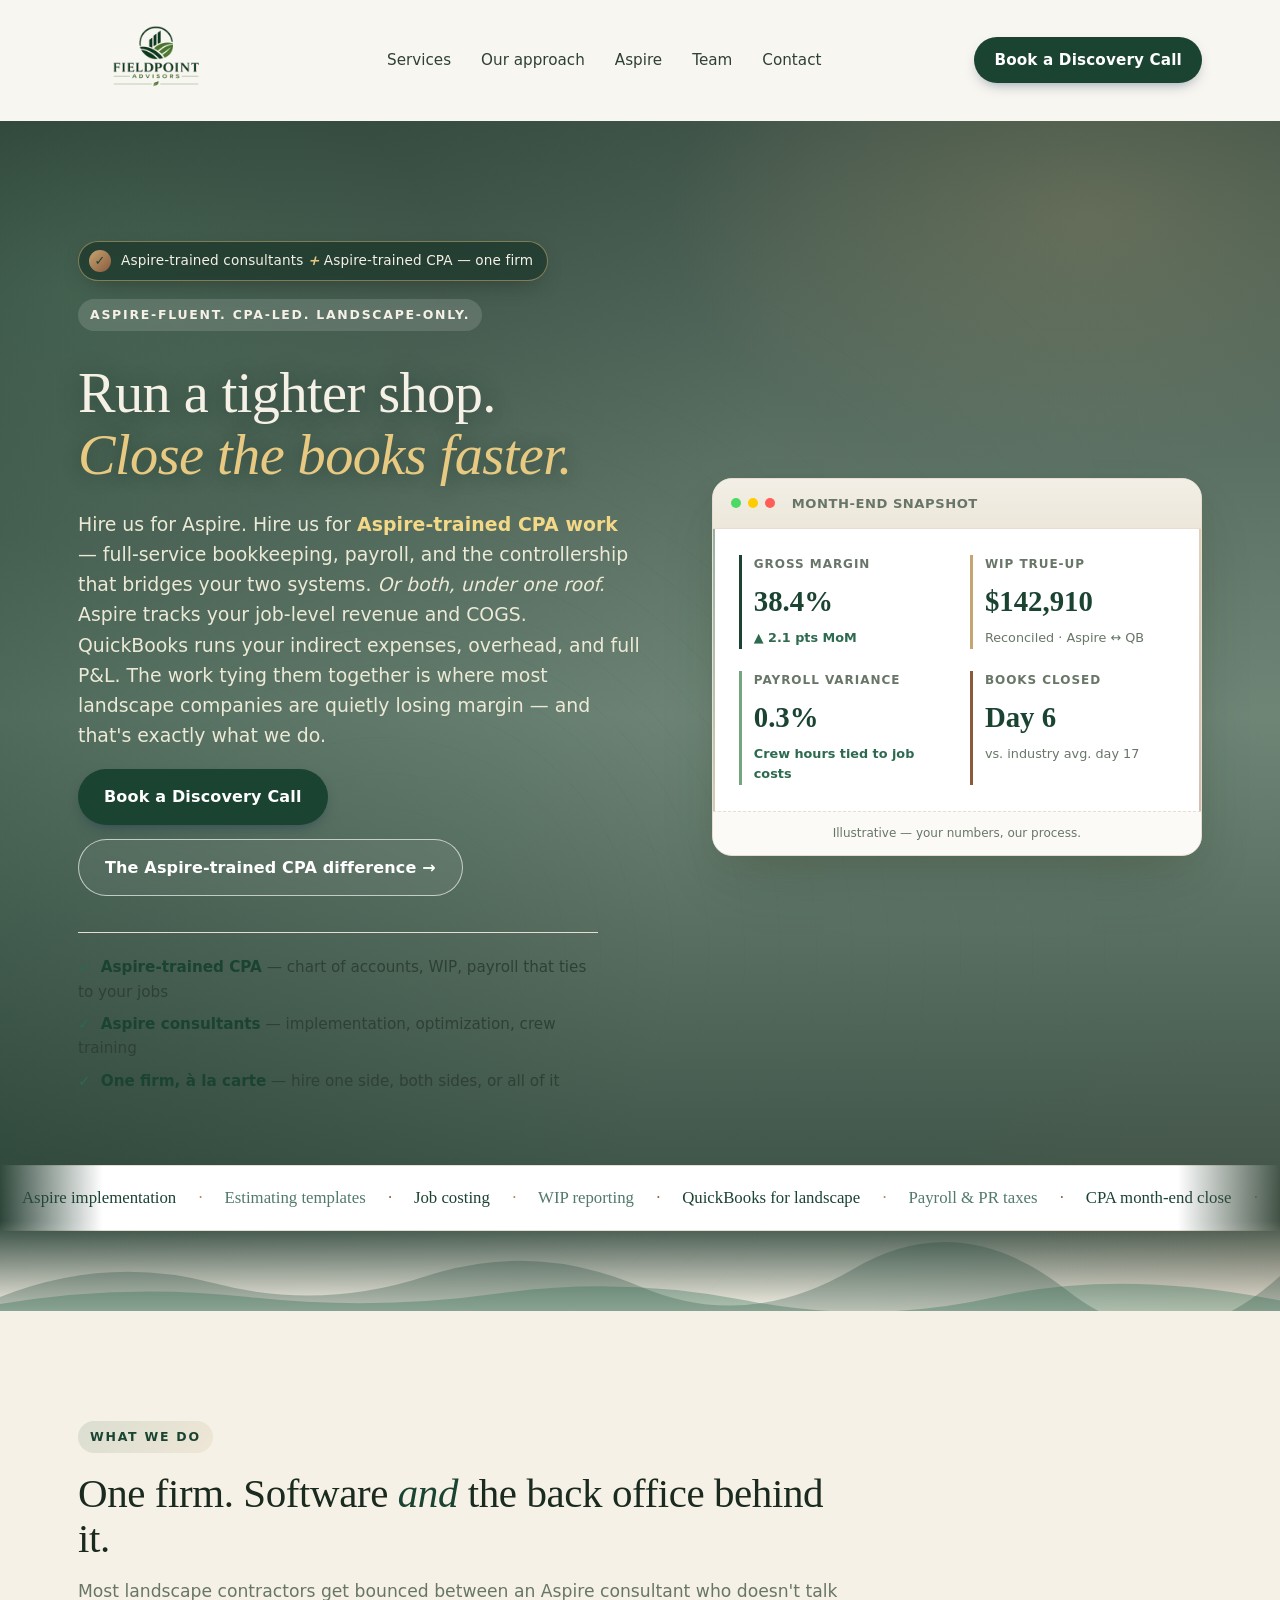
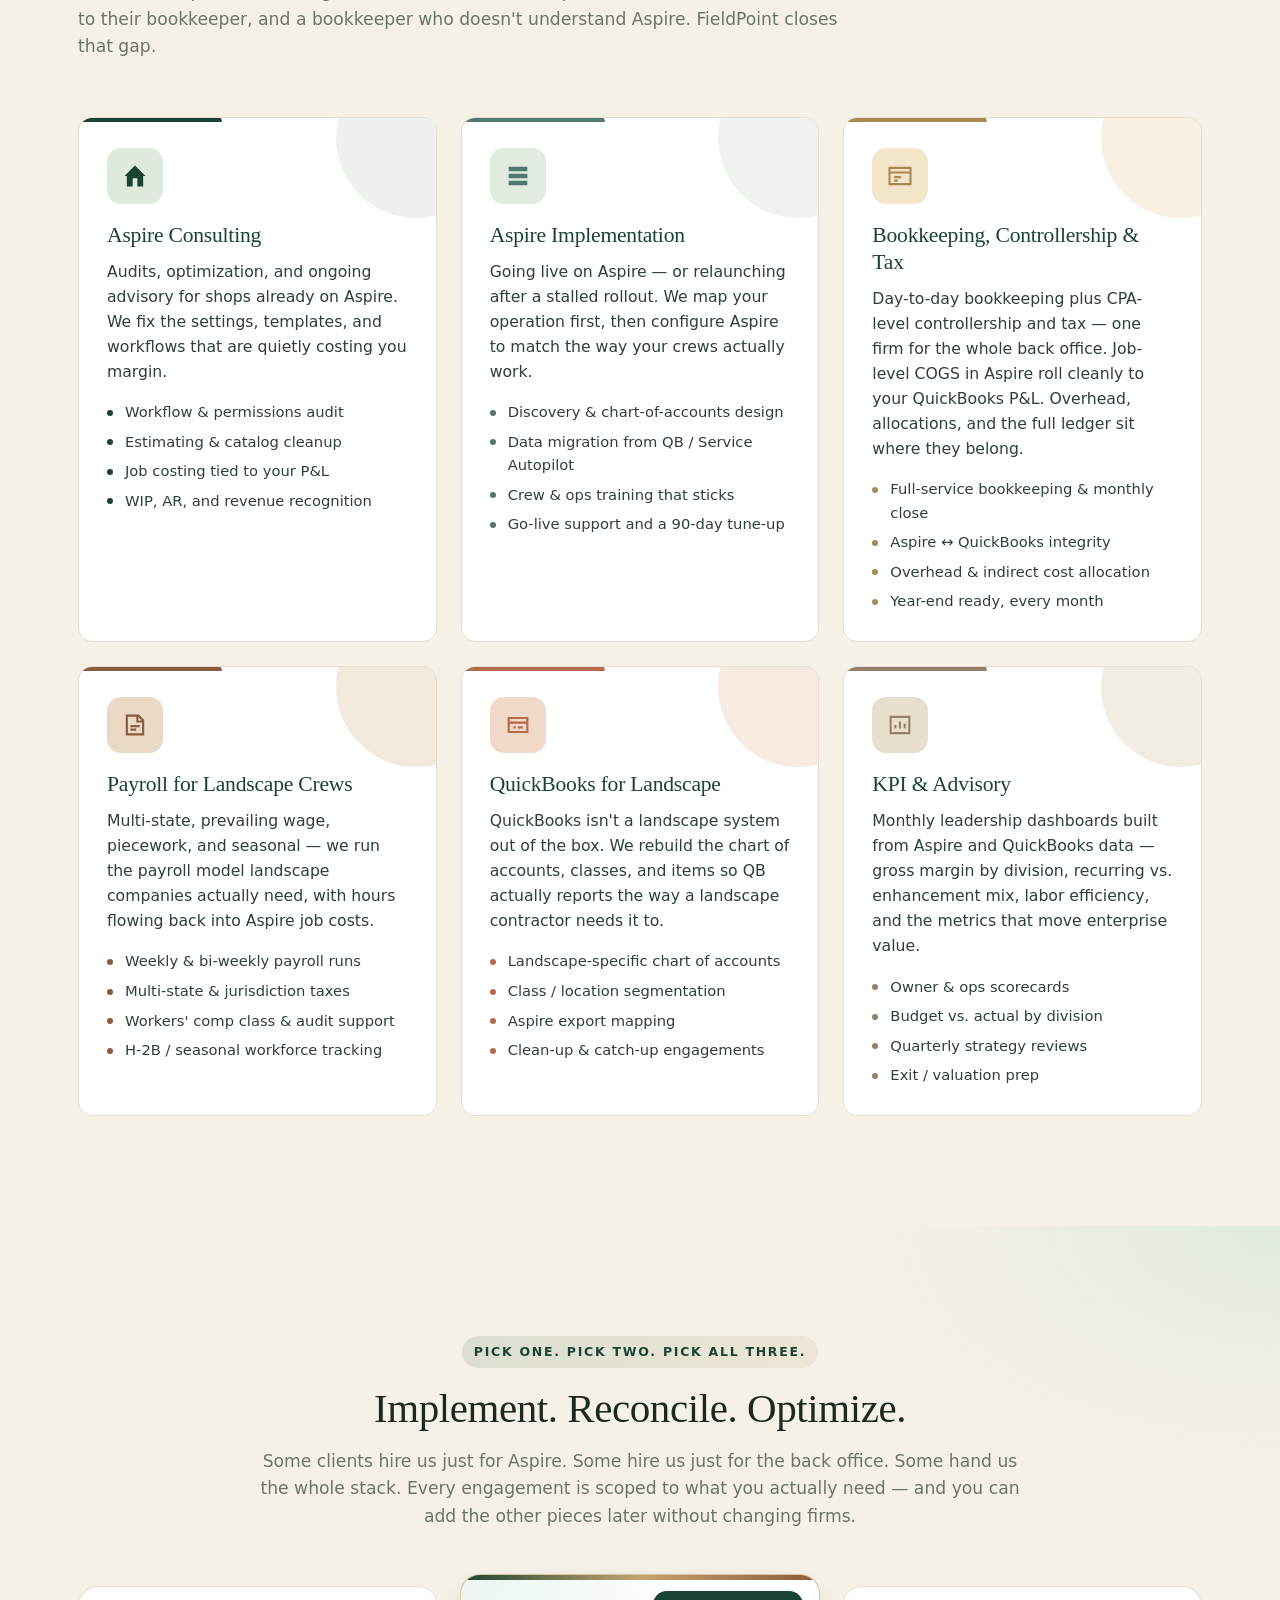
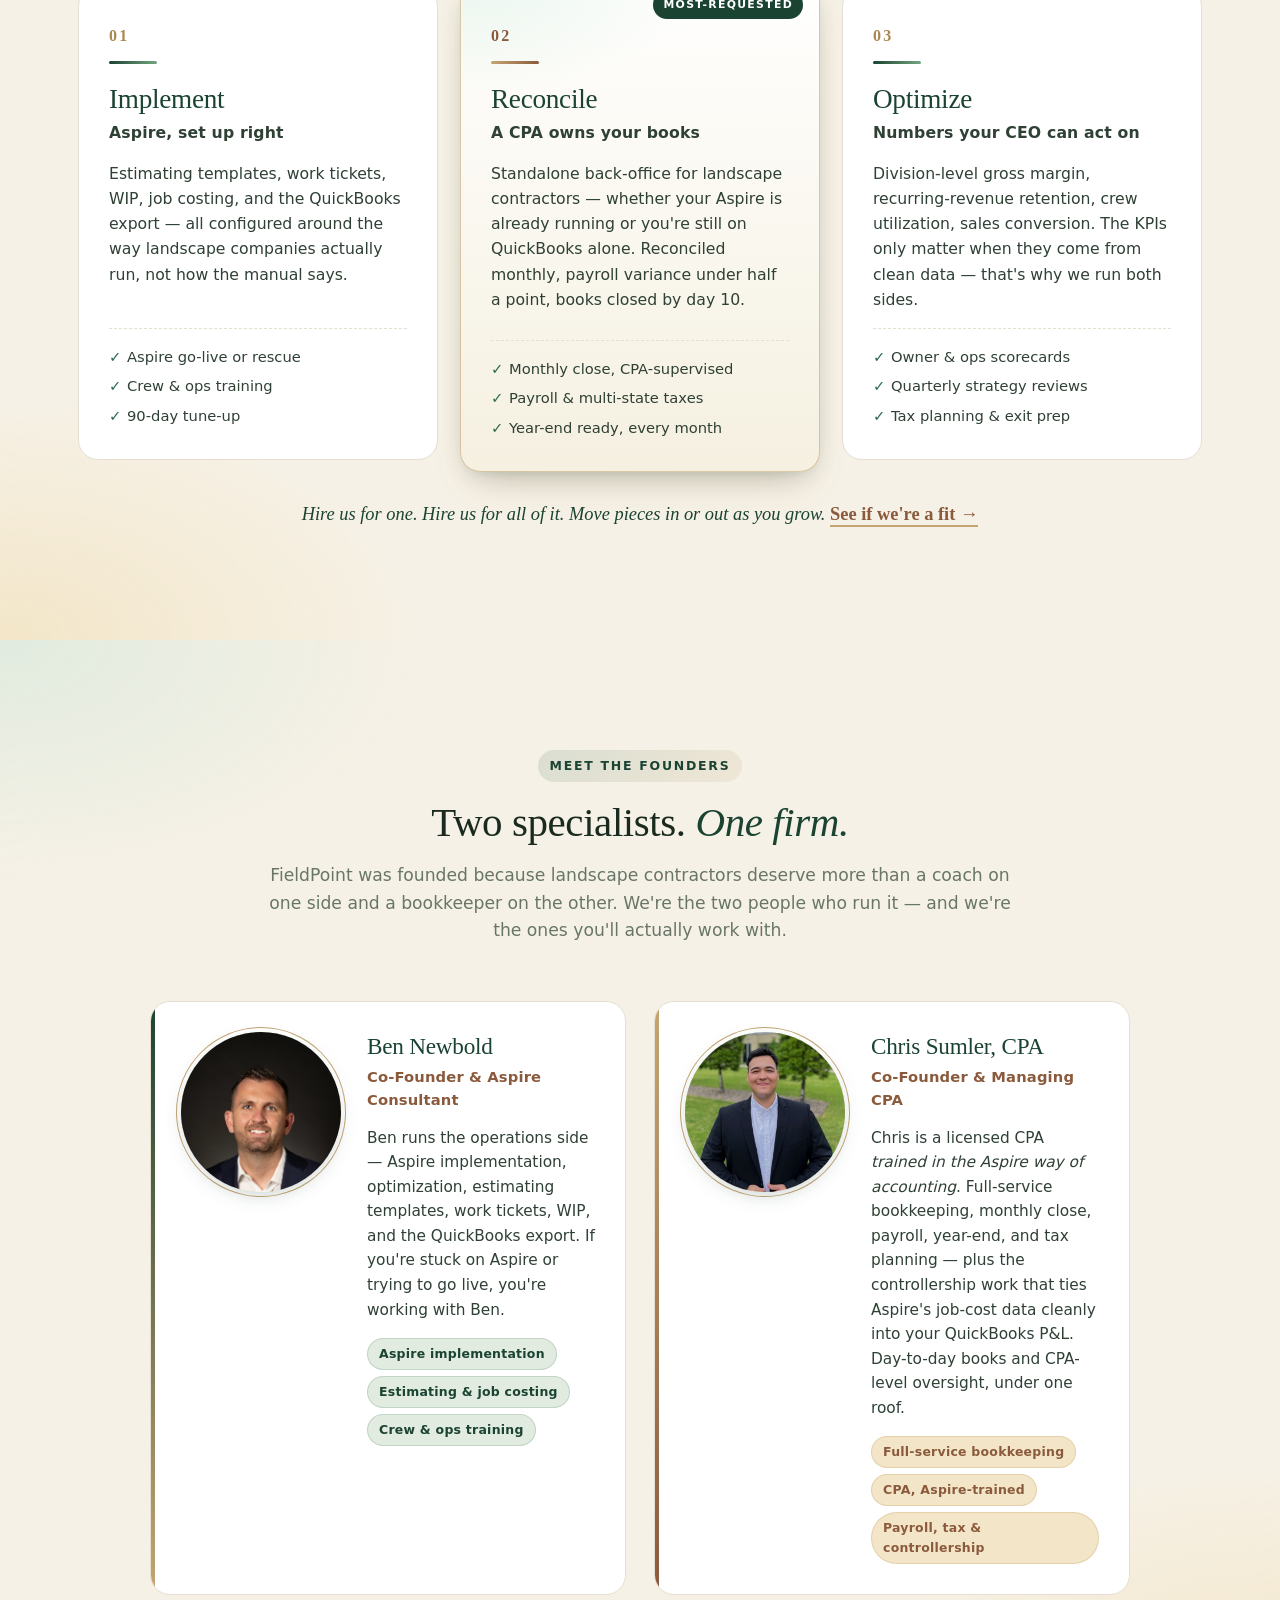
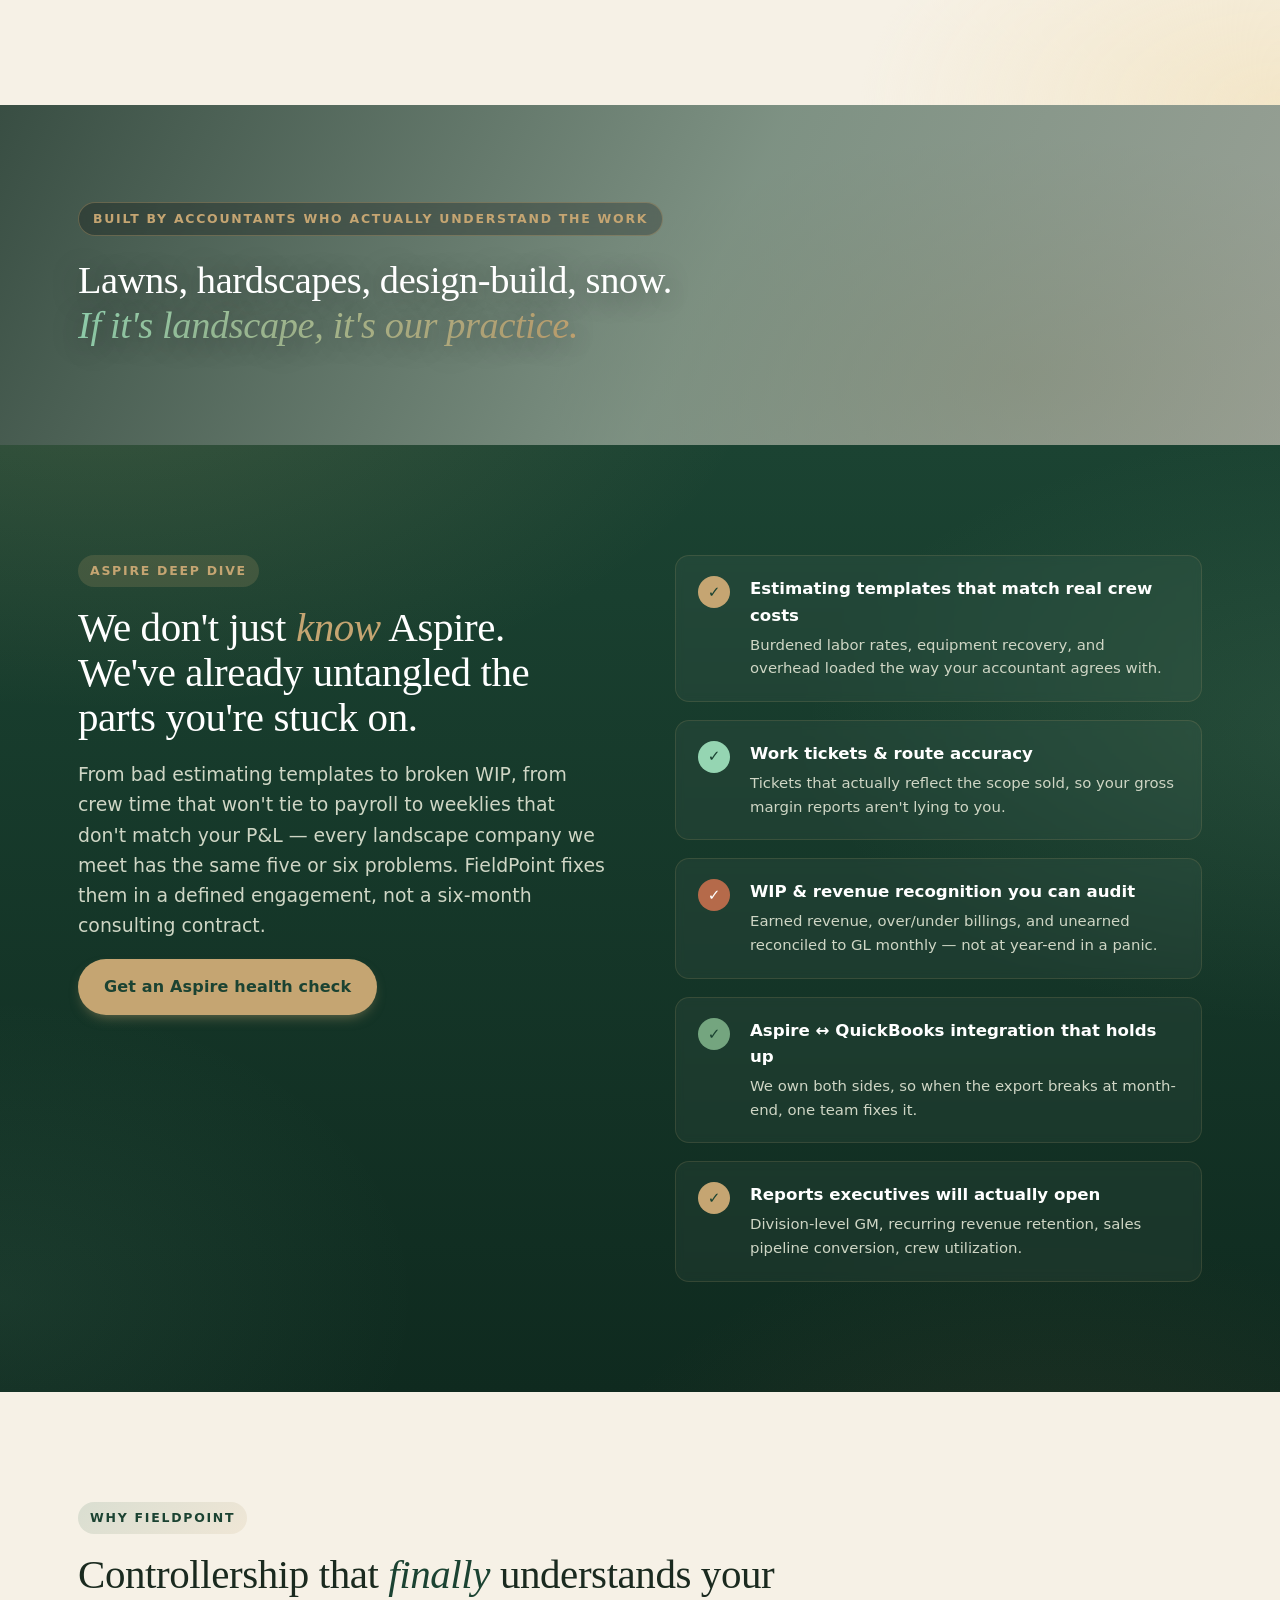
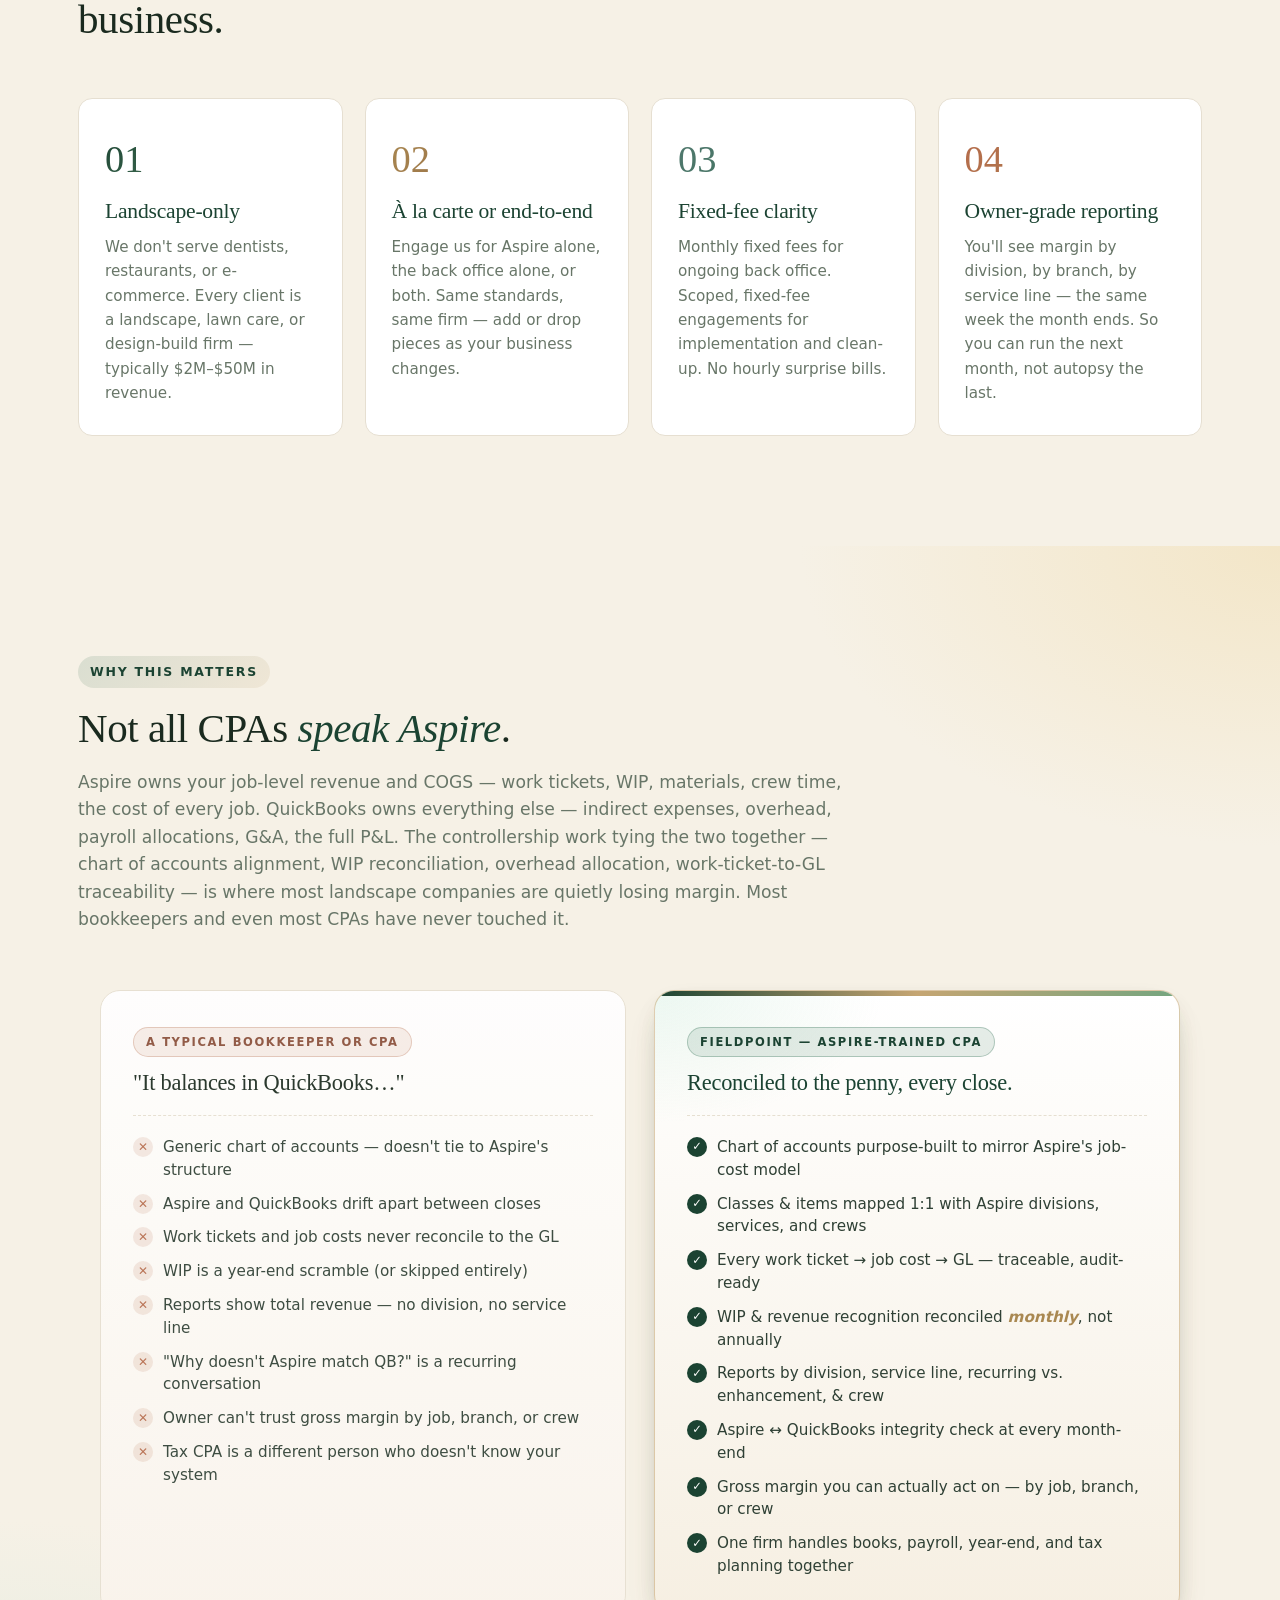
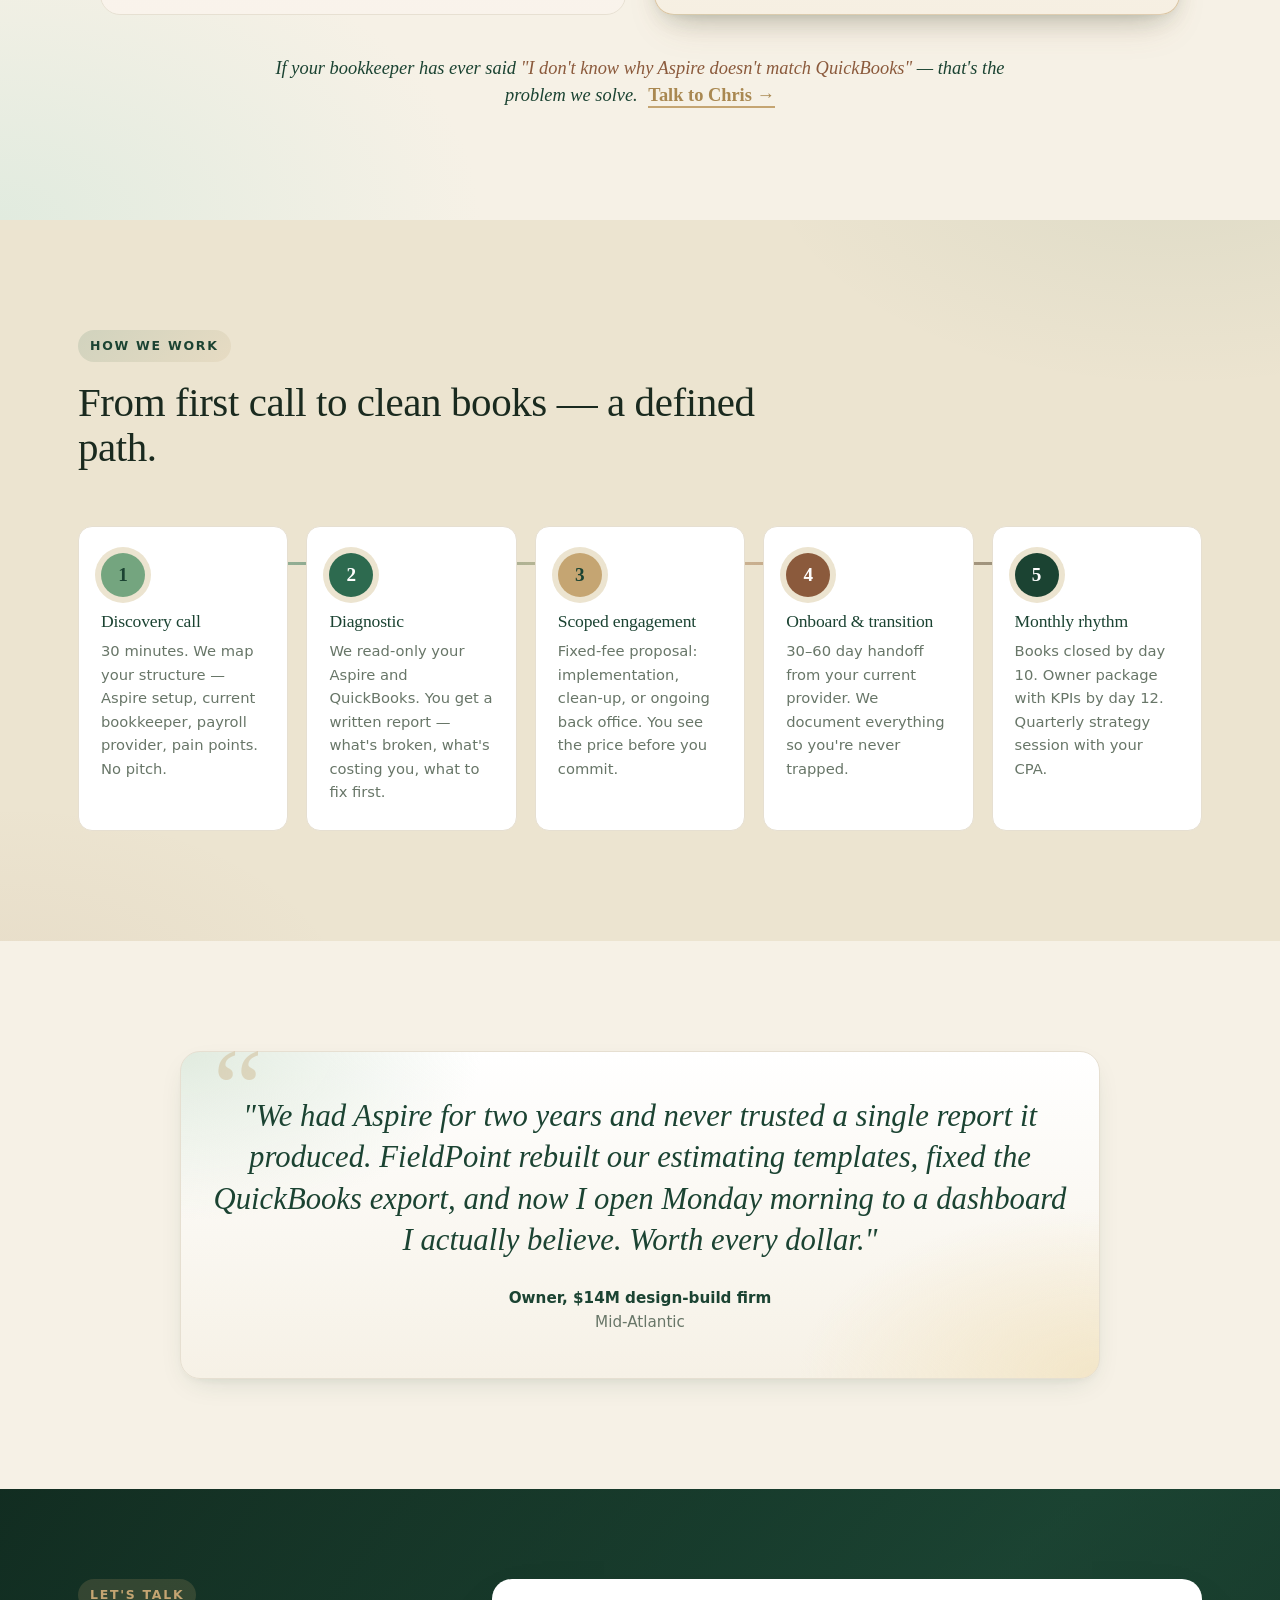
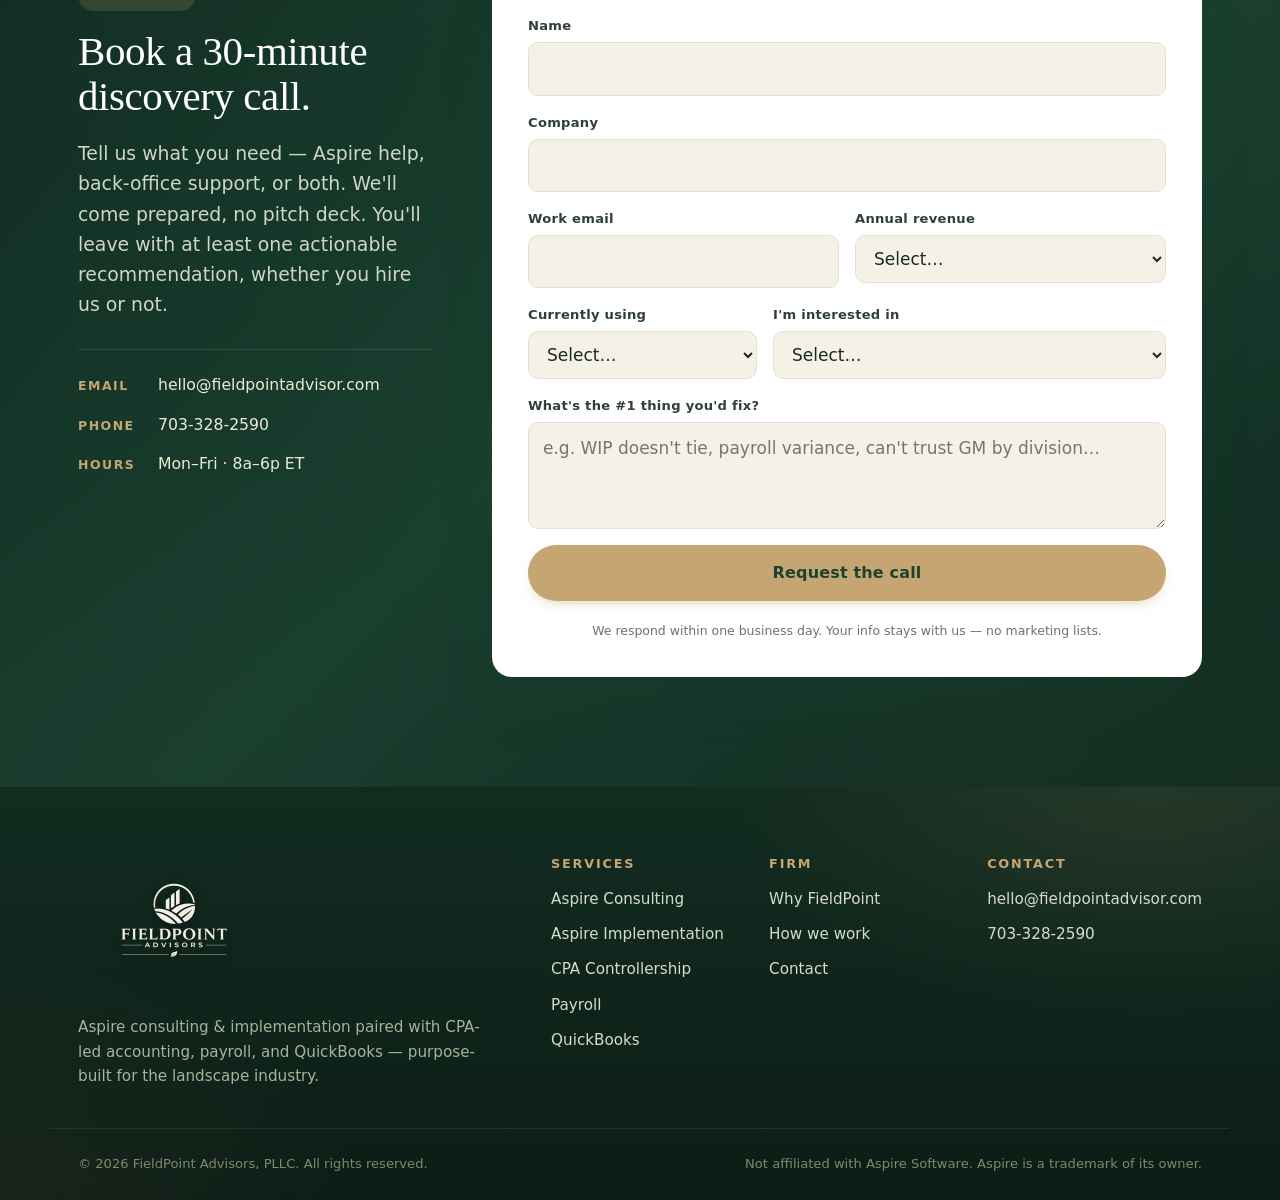
==== index.html @ 3fd82b0d "Update founder titles to Co-Founder & [specialty] - Ben: Co-Founder & Aspire Consultant (was Aspire " ====
<!doctype html>
<html lang="en">
<head>
  <meta charset="utf-8" />
  <meta name="viewport" content="width=device-width, initial-scale=1" />
  <title>FieldPoint Advisors — Aspire Consulting + CPA-Led Controllership for Landscape Contractors</title>
  <meta name="description" content="FieldPoint Advisors helps landscape contractors implement Aspire, master QuickBooks, run payroll, and close the books — all under one roof. CPA-led, Aspire-fluent." />
  <meta name="theme-color" content="#0b2545" />
  <link rel="stylesheet" href="styles.css" />
</head>
<body>
  <a href="#main" class="skip">Skip to content</a>

  <header class="site-header" id="siteHeader">
    <div class="container nav-wrap">
      <a class="brand brand-image" href="#top" aria-label="FieldPoint Advisors home">
        <img src="assets/brand/logo.png" alt="FieldPoint Advisors" class="brand-logo" />
      </a>

      <nav class="primary-nav" aria-label="Primary">
        <ul>
          <li><a href="#services">Services</a></li>
          <li><a href="#pillars">Our approach</a></li>
          <li><a href="#aspire">Aspire</a></li>
          <li><a href="#team">Team</a></li>
          <li><a href="#contact">Contact</a></li>
        </ul>
      </nav>

      <a href="#contact" class="btn btn-primary nav-cta">Book a Discovery Call</a>

      <button class="nav-toggle" id="navToggle" aria-expanded="false" aria-controls="mobileNav" aria-label="Open menu">
        <span></span><span></span><span></span>
      </button>
    </div>

    <div class="mobile-nav" id="mobileNav" hidden>
      <ul>
        <li><a href="#services">Services</a></li>
        <li><a href="#pillars">Our approach</a></li>
        <li><a href="#aspire">Aspire</a></li>
        <li><a href="#why">Why FieldPoint</a></li>
        <li><a href="#team">Team</a></li>
        <li><a href="#process">How we work</a></li>
        <li><a href="#contact">Contact</a></li>
        <li><a href="#contact" class="btn btn-primary btn-block">Book a Discovery Call</a></li>
      </ul>
    </div>
  </header>

  <main id="main">
    <!-- HERO -->
    <section class="hero" id="top">
      <div class="hero-photo" aria-hidden="true"></div>
      <div class="hero-bg" aria-hidden="true"></div>
      <!-- decorative rolling hills along the bottom -->
      <svg class="hero-leaves" viewBox="0 0 1440 200" preserveAspectRatio="none" aria-hidden="true">
        <path d="M0,180 Q120,120 240,160 T480,150 T720,165 T960,140 T1200,170 T1440,150 L1440,200 L0,200 Z" fill="#1b4332" opacity=".28"/>
        <path d="M0,190 Q140,160 280,180 T560,175 T840,185 T1120,180 T1440,185 L1440,200 L0,200 Z" fill="#2d6a4f" opacity=".34"/>
      </svg>
      <div class="container hero-grid">
        <div class="hero-copy reveal">
          <div class="hero-badge">
            <span class="hero-badge-icon" aria-hidden="true">✓</span>
            <span>Aspire-trained consultants <em>+</em> Aspire-trained CPA — one firm</span>
          </div>

          <span class="eyebrow">Aspire-fluent. CPA-led. Landscape-only.</span>
          <h1>
            Run a tighter shop.<br>
            <span class="accent">Close the books faster.</span>
          </h1>
          <p class="lede">
            Hire us for Aspire. Hire us for <strong>Aspire-trained CPA work</strong> —
            full-service bookkeeping, payroll, and the controllership that bridges your
            two systems. <em>Or both, under one roof.</em>
            Aspire tracks your job-level revenue and COGS. QuickBooks runs your indirect
            expenses, overhead, and full P&amp;L. The work tying them together is where
            most landscape companies are quietly losing margin — and that's exactly what we do.
          </p>

          <div class="hero-ctas">
            <a href="#contact" class="btn btn-primary btn-lg">Book a Discovery Call</a>
            <a href="#cpa-aspire" class="btn btn-ghost btn-lg">The Aspire-trained CPA difference →</a>
          </div>

          <ul class="hero-trust">
            <li><strong>Aspire-trained CPA</strong> — chart of accounts, WIP, payroll that ties to your jobs</li>
            <li><strong>Aspire consultants</strong> — implementation, optimization, crew training</li>
            <li><strong>One firm, à la carte</strong> — hire one side, both sides, or all of it</li>
          </ul>
        </div>

        <aside class="hero-card reveal" aria-label="Snapshot">
          <div class="hero-card-head">
            <span class="dot dot-g"></span><span class="dot dot-y"></span><span class="dot dot-r"></span>
            <span class="hero-card-title">Month-end snapshot</span>
          </div>
          <div class="hero-card-body">
            <div class="kpi">
              <span class="kpi-label">Gross margin</span>
              <span class="kpi-value">38.4%</span>
              <span class="kpi-delta up">▲ 2.1 pts MoM</span>
            </div>
            <div class="kpi">
              <span class="kpi-label">WIP true-up</span>
              <span class="kpi-value">$142,910</span>
              <span class="kpi-delta">Reconciled · Aspire ↔ QB</span>
            </div>
            <div class="kpi">
              <span class="kpi-label">Payroll variance</span>
              <span class="kpi-value">0.3%</span>
              <span class="kpi-delta up">Crew hours tied to job costs</span>
            </div>
            <div class="kpi">
              <span class="kpi-label">Books closed</span>
              <span class="kpi-value">Day 6</span>
              <span class="kpi-delta">vs. industry avg. day 17</span>
            </div>
          </div>
          <div class="hero-card-foot">Illustrative — your numbers, our process.</div>
        </aside>
      </div>

      <div class="hero-marquee" aria-hidden="true">
        <div class="marquee-track">
          <span>Aspire implementation</span><span>·</span>
          <span>Estimating templates</span><span>·</span>
          <span>Job costing</span><span>·</span>
          <span>WIP reporting</span><span>·</span>
          <span>QuickBooks for landscape</span><span>·</span>
          <span>Payroll &amp; PR taxes</span><span>·</span>
          <span>CPA month-end close</span><span>·</span>
          <span>KPI dashboards</span><span>·</span>
          <span>Tax planning</span><span>·</span>
          <span>Aspire implementation</span><span>·</span>
          <span>Estimating templates</span><span>·</span>
          <span>Job costing</span><span>·</span>
          <span>WIP reporting</span><span>·</span>
          <span>QuickBooks for landscape</span><span>·</span>
          <span>Payroll &amp; PR taxes</span><span>·</span>
          <span>CPA month-end close</span>
        </div>
      </div>
    </section>

    <!-- SERVICES -->
    <section class="section" id="services">
      <div class="container">
        <header class="section-head reveal">
          <span class="eyebrow">What we do</span>
          <h2>One firm. Software <em>and</em> the back office behind it.</h2>
          <p class="section-sub">
            Most landscape contractors get bounced between an Aspire consultant who
            doesn't talk to their bookkeeper, and a bookkeeper who doesn't understand
            Aspire. FieldPoint closes that gap.
          </p>
        </header>

        <div class="services-grid">
          <article class="service-card reveal">
            <div class="service-icon" aria-hidden="true">
              <svg viewBox="0 0 24 24" width="28" height="28"><path d="M3 12 L12 3 L21 12 L19 12 L19 21 L14 21 L14 14 L10 14 L10 21 L5 21 L5 12 Z" fill="currentColor"/></svg>
            </div>
            <h3>Aspire Consulting</h3>
            <p>
              Audits, optimization, and ongoing advisory for shops already on Aspire.
              We fix the settings, templates, and workflows that are quietly costing
              you margin.
            </p>
            <ul class="service-list">
              <li>Workflow &amp; permissions audit</li>
              <li>Estimating &amp; catalog cleanup</li>
              <li>Job costing tied to your P&amp;L</li>
              <li>WIP, AR, and revenue recognition</li>
            </ul>
          </article>

          <article class="service-card reveal">
            <div class="service-icon" aria-hidden="true">
              <svg viewBox="0 0 24 24" width="28" height="28"><path d="M4 4 H20 V8 H4 Z M4 10 H20 V14 H4 Z M4 16 H20 V20 H4 Z" fill="currentColor"/></svg>
            </div>
            <h3>Aspire Implementation</h3>
            <p>
              Going live on Aspire — or relaunching after a stalled rollout. We map
              your operation first, then configure Aspire to match the way your
              crews actually work.
            </p>
            <ul class="service-list">
              <li>Discovery &amp; chart-of-accounts design</li>
              <li>Data migration from QB / Service Autopilot</li>
              <li>Crew &amp; ops training that sticks</li>
              <li>Go-live support and a 90-day tune-up</li>
            </ul>
          </article>

          <article class="service-card reveal">
            <div class="service-icon" aria-hidden="true">
              <svg viewBox="0 0 24 24" width="28" height="28"><path d="M3 5 H21 V19 H3 Z M3 9 H21 M7 13 H13 M7 16 H10" stroke="currentColor" stroke-width="1.8" fill="none"/></svg>
            </div>
            <h3>Bookkeeping, Controllership &amp; Tax</h3>
            <p>
              Day-to-day bookkeeping plus CPA-level controllership and tax — one firm
              for the whole back office. Job-level COGS in Aspire roll cleanly to your
              QuickBooks P&amp;L. Overhead, allocations, and the full ledger sit where
              they belong.
            </p>
            <ul class="service-list">
              <li>Full-service bookkeeping &amp; monthly close</li>
              <li>Aspire ↔ QuickBooks integrity</li>
              <li>Overhead &amp; indirect cost allocation</li>
              <li>Year-end ready, every month</li>
            </ul>
          </article>

          <article class="service-card reveal">
            <div class="service-icon" aria-hidden="true">
              <svg viewBox="0 0 24 24" width="28" height="28"><path d="M5 4 H15 L19 8 V20 H5 Z M14 4 V9 H19 M8 13 H16 M8 16 H13" stroke="currentColor" stroke-width="1.8" fill="none"/></svg>
            </div>
            <h3>Payroll for Landscape Crews</h3>
            <p>
              Multi-state, prevailing wage, piecework, and seasonal — we run the
              payroll model landscape companies actually need, with hours flowing
              back into Aspire job costs.
            </p>
            <ul class="service-list">
              <li>Weekly &amp; bi-weekly payroll runs</li>
              <li>Multi-state &amp; jurisdiction taxes</li>
              <li>Workers' comp class &amp; audit support</li>
              <li>H-2B / seasonal workforce tracking</li>
            </ul>
          </article>

          <article class="service-card reveal">
            <div class="service-icon" aria-hidden="true">
              <svg viewBox="0 0 24 24" width="28" height="28"><path d="M4 6 H20 V18 H4 Z M4 10 H20 M8 14 H10 M12 14 H16" stroke="currentColor" stroke-width="1.8" fill="none"/></svg>
            </div>
            <h3>QuickBooks for Landscape</h3>
            <p>
              QuickBooks isn't a landscape system out of the box. We rebuild the
              chart of accounts, classes, and items so QB actually reports the way
              a landscape contractor needs it to.
            </p>
            <ul class="service-list">
              <li>Landscape-specific chart of accounts</li>
              <li>Class / location segmentation</li>
              <li>Aspire export mapping</li>
              <li>Clean-up &amp; catch-up engagements</li>
            </ul>
          </article>

          <article class="service-card reveal">
            <div class="service-icon" aria-hidden="true">
              <svg viewBox="0 0 24 24" width="28" height="28"><path d="M4 19 L4 5 L20 5 L20 19 Z M8 15 V12 M12 15 V9 M16 15 V11" stroke="currentColor" stroke-width="1.8" fill="none"/></svg>
            </div>
            <h3>KPI &amp; Advisory</h3>
            <p>
              Monthly leadership dashboards built from Aspire and QuickBooks data —
              gross margin by division, recurring vs. enhancement mix, labor
              efficiency, and the metrics that move enterprise value.
            </p>
            <ul class="service-list">
              <li>Owner &amp; ops scorecards</li>
              <li>Budget vs. actual by division</li>
              <li>Quarterly strategy reviews</li>
              <li>Exit / valuation prep</li>
            </ul>
          </article>
        </div>
      </div>
    </section>

    <!-- THREE PILLARS -->
    <section class="section pillars-section" id="pillars">
      <div class="container">
        <header class="section-head reveal" style="text-align:center; margin-left:auto; margin-right:auto;">
          <span class="eyebrow">Pick one. Pick two. Pick all three.</span>
          <h2>Implement. Reconcile. Optimize.</h2>
          <p class="section-sub">
            Some clients hire us just for Aspire. Some hire us just for the back office.
            Some hand us the whole stack. Every engagement is scoped to what you actually
            need — and you can add the other pieces later without changing firms.
          </p>
        </header>

        <div class="pillars-grid">
          <article class="pillar reveal">
            <div class="pillar-num">01</div>
            <div class="pillar-line"></div>
            <h3>Implement</h3>
            <p class="pillar-tag">Aspire, set up right</p>
            <p>
              Estimating templates, work tickets, WIP, job costing, and the
              QuickBooks export — all configured around the way landscape companies
              actually run, not how the manual says.
            </p>
            <ul>
              <li>Aspire go-live or rescue</li>
              <li>Crew &amp; ops training</li>
              <li>90-day tune-up</li>
            </ul>
          </article>

          <article class="pillar pillar-featured reveal">
            <div class="pillar-num">02</div>
            <div class="pillar-line"></div>
            <span class="pillar-badge">Most-requested</span>
            <h3>Reconcile</h3>
            <p class="pillar-tag">A CPA owns your books</p>
            <p>
              Standalone back-office for landscape contractors — whether your Aspire
              is already running or you're still on QuickBooks alone. Reconciled
              monthly, payroll variance under half a point, books closed by day 10.
            </p>
            <ul>
              <li>Monthly close, CPA-supervised</li>
              <li>Payroll &amp; multi-state taxes</li>
              <li>Year-end ready, every month</li>
            </ul>
          </article>

          <article class="pillar reveal">
            <div class="pillar-num">03</div>
            <div class="pillar-line"></div>
            <h3>Optimize</h3>
            <p class="pillar-tag">Numbers your CEO can act on</p>
            <p>
              Division-level gross margin, recurring-revenue retention, crew
              utilization, sales conversion. The KPIs only matter when they come
              from clean data — that's why we run both sides.
            </p>
            <ul>
              <li>Owner &amp; ops scorecards</li>
              <li>Quarterly strategy reviews</li>
              <li>Tax planning &amp; exit prep</li>
            </ul>
          </article>
        </div>

        <p class="pillars-foot reveal">
          Hire us for one. Hire us for all of it. Move pieces in or out as you grow.
          <a href="#contact">See if we're a fit →</a>
        </p>
      </div>
    </section>

    <!-- TEAM -->
    <section class="section team-section" id="team">
      <div class="container">
        <header class="section-head reveal" style="text-align:center; margin-left:auto; margin-right:auto;">
          <span class="eyebrow">Meet the founders</span>
          <h2>Two specialists. <em>One firm.</em></h2>
          <p class="section-sub">
            FieldPoint was founded because landscape contractors deserve more than a coach
            on one side and a bookkeeper on the other. We're the two people who run
            it — and we're the ones you'll actually work with.
          </p>
        </header>

        <div class="team-grid">
          <article class="team-card reveal">
            <div class="team-photo">
              <img src="assets/team/ben.jpg" alt="Ben Newbold, Aspire Consultant"
                   onerror="this.style.display='none'; this.nextElementSibling.style.display='flex';" />
              <div class="team-photo-fallback" aria-hidden="true">BN</div>
            </div>
            <div class="team-body">
              <h3>Ben Newbold</h3>
              <p class="team-title">Co-Founder &amp; Aspire Consultant</p>
              <p class="team-bio">
                Ben runs the operations side — Aspire implementation, optimization,
                estimating templates, work tickets, WIP, and the QuickBooks export.
                If you're stuck on Aspire or trying to go live, you're working
                with Ben.
              </p>
              <ul class="team-tags">
                <li>Aspire implementation</li>
                <li>Estimating &amp; job costing</li>
                <li>Crew &amp; ops training</li>
              </ul>
            </div>
          </article>

          <article class="team-card reveal">
            <div class="team-photo">
              <img src="assets/team/chris.png" alt="Chris Sumler, CPA"
                   onerror="this.style.display='none'; this.nextElementSibling.style.display='flex';" />
              <div class="team-photo-fallback" aria-hidden="true">CS</div>
            </div>
            <div class="team-body">
              <h3>Chris Sumler, CPA</h3>
              <p class="team-title">Co-Founder &amp; Managing CPA</p>
              <p class="team-bio">
                Chris is a licensed CPA <em>trained in the Aspire way of accounting</em>.
                Full-service bookkeeping, monthly close, payroll, year-end, and tax
                planning — plus the controllership work that ties Aspire's job-cost data
                cleanly into your QuickBooks P&amp;L. Day-to-day books and CPA-level
                oversight, under one roof.
              </p>
              <ul class="team-tags">
                <li>Full-service bookkeeping</li>
                <li>CPA, Aspire-trained</li>
                <li>Payroll, tax &amp; controllership</li>
              </ul>
            </div>
          </article>
        </div>
      </div>
    </section>

    <!-- BANNER STRIP -->
    <section class="banner-strip" aria-label="Landscape industry banner">
      <div class="banner-overlay"></div>
      <div class="container banner-content">
        <span class="banner-eyebrow">Built by accountants who actually understand the work</span>
        <h2 class="banner-headline">
          Lawns, hardscapes, design-build, snow.<br>
          <em>If it's landscape, it's our practice.</em>
        </h2>
      </div>
    </section>

    <!-- ASPIRE SPECIALIST -->
    <section class="section section-dark" id="aspire">
      <div class="container aspire-grid">
        <div class="reveal">
          <span class="eyebrow eyebrow-light">Aspire deep dive</span>
          <h2 class="h-light">
            We don't just <em>know</em> Aspire.<br>
            We've already untangled the parts you're stuck on.
          </h2>
          <p class="lede lede-light">
            From bad estimating templates to broken WIP, from crew time that won't tie
            to payroll to weeklies that don't match your P&amp;L — every landscape
            company we meet has the same five or six problems. FieldPoint fixes them in a
            defined engagement, not a six-month consulting contract.
          </p>

          <div class="aspire-cta">
            <a href="#contact" class="btn btn-gold btn-lg">Get an Aspire health check</a>
          </div>
        </div>

        <ul class="aspire-checks reveal" aria-label="What we tune in Aspire">
          <li>
            <span class="check" aria-hidden="true">✓</span>
            <div>
              <strong>Estimating templates that match real crew costs</strong>
              <p>Burdened labor rates, equipment recovery, and overhead loaded the way your accountant agrees with.</p>
            </div>
          </li>
          <li>
            <span class="check" aria-hidden="true">✓</span>
            <div>
              <strong>Work tickets &amp; route accuracy</strong>
              <p>Tickets that actually reflect the scope sold, so your gross margin reports aren't lying to you.</p>
            </div>
          </li>
          <li>
            <span class="check" aria-hidden="true">✓</span>
            <div>
              <strong>WIP &amp; revenue recognition you can audit</strong>
              <p>Earned revenue, over/under billings, and unearned reconciled to GL monthly — not at year-end in a panic.</p>
            </div>
          </li>
          <li>
            <span class="check" aria-hidden="true">✓</span>
            <div>
              <strong>Aspire ↔ QuickBooks integration that holds up</strong>
              <p>We own both sides, so when the export breaks at month-end, one team fixes it.</p>
            </div>
          </li>
          <li>
            <span class="check" aria-hidden="true">✓</span>
            <div>
              <strong>Reports executives will actually open</strong>
              <p>Division-level GM, recurring revenue retention, sales pipeline conversion, crew utilization.</p>
            </div>
          </li>
        </ul>
      </div>
    </section>

    <!-- WHY FIELDPOINT -->
    <section class="section" id="why">
      <div class="container">
        <header class="section-head reveal">
          <span class="eyebrow">Why FieldPoint</span>
          <h2>Controllership that <em>finally</em> understands your business.</h2>
        </header>

        <div class="why-grid">
          <div class="why-card reveal">
            <span class="why-num">01</span>
            <h3>Landscape-only</h3>
            <p>
              We don't serve dentists, restaurants, or e-commerce. Every client is a
              landscape, lawn care, or design-build firm — typically $2M–$50M in
              revenue.
            </p>
          </div>
          <div class="why-card reveal">
            <span class="why-num">02</span>
            <h3>À la carte or end-to-end</h3>
            <p>
              Engage us for Aspire alone, the back office alone, or both. Same
              standards, same firm — add or drop pieces as your business changes.
            </p>
          </div>
          <div class="why-card reveal">
            <span class="why-num">03</span>
            <h3>Fixed-fee clarity</h3>
            <p>
              Monthly fixed fees for ongoing back office. Scoped, fixed-fee
              engagements for implementation and clean-up. No hourly surprise bills.
            </p>
          </div>
          <div class="why-card reveal">
            <span class="why-num">04</span>
            <h3>Owner-grade reporting</h3>
            <p>
              You'll see margin by division, by branch, by service line — the same
              week the month ends. So you can run the next month, not autopsy the last.
            </p>
          </div>
        </div>
      </div>
    </section>

    <!-- ASPIRE-TRAINED CPA -->
    <section class="section cpa-section" id="cpa-aspire">
      <div class="container">
        <header class="section-head reveal" style="max-width:780px;">
          <span class="eyebrow">Why this matters</span>
          <h2>Not all CPAs <em>speak Aspire</em>.</h2>
          <p class="section-sub">
            Aspire owns your job-level revenue and COGS — work tickets, WIP, materials,
            crew time, the cost of every job. QuickBooks owns everything else — indirect
            expenses, overhead, payroll allocations, G&amp;A, the full P&amp;L. The
            controllership work tying the two together — chart of accounts alignment,
            WIP reconciliation, overhead allocation, work-ticket-to-GL traceability —
            is where most landscape companies are quietly losing margin. Most
            bookkeepers and even most CPAs have never touched it.
          </p>
        </header>

        <div class="cpa-compare reveal">
          <div class="cpa-col cpa-col-bad">
            <header>
              <span class="cpa-tag cpa-tag-bad">A typical bookkeeper or CPA</span>
              <h3>"It balances in QuickBooks…"</h3>
            </header>
            <ul>
              <li>Generic chart of accounts — doesn't tie to Aspire's structure</li>
              <li>Aspire and QuickBooks drift apart between closes</li>
              <li>Work tickets and job costs never reconcile to the GL</li>
              <li>WIP is a year-end scramble (or skipped entirely)</li>
              <li>Reports show total revenue — no division, no service line</li>
              <li>"Why doesn't Aspire match QB?" is a recurring conversation</li>
              <li>Owner can't trust gross margin by job, branch, or crew</li>
              <li>Tax CPA is a different person who doesn't know your system</li>
            </ul>
          </div>

          <div class="cpa-col cpa-col-good">
            <header>
              <span class="cpa-tag cpa-tag-good">FieldPoint — Aspire-trained CPA</span>
              <h3>Reconciled to the penny, every close.</h3>
            </header>
            <ul>
              <li>Chart of accounts purpose-built to mirror Aspire's job-cost model</li>
              <li>Classes &amp; items mapped 1:1 with Aspire divisions, services, and crews</li>
              <li>Every work ticket → job cost → GL — traceable, audit-ready</li>
              <li>WIP &amp; revenue recognition reconciled <em>monthly</em>, not annually</li>
              <li>Reports by division, service line, recurring vs. enhancement, &amp; crew</li>
              <li>Aspire ↔ QuickBooks integrity check at every month-end</li>
              <li>Gross margin you can actually act on — by job, branch, or crew</li>
              <li>One firm handles books, payroll, year-end, and tax planning together</li>
            </ul>
          </div>
        </div>

        <p class="cpa-foot reveal">
          If your bookkeeper has ever said <em>"I don't know why Aspire doesn't match
          QuickBooks"</em> — that's the problem we solve.
          <a href="#contact">Talk to Chris →</a>
        </p>
      </div>
    </section>

    <!-- PROCESS -->
    <section class="section section-tint" id="process">
      <div class="container">
        <header class="section-head reveal">
          <span class="eyebrow">How we work</span>
          <h2>From first call to clean books — a defined path.</h2>
        </header>

        <ol class="process">
          <li class="reveal">
            <span class="step-num">1</span>
            <h3>Discovery call</h3>
            <p>30 minutes. We map your structure — Aspire setup, current bookkeeper, payroll provider, pain points. No pitch.</p>
          </li>
          <li class="reveal">
            <span class="step-num">2</span>
            <h3>Diagnostic</h3>
            <p>We read-only your Aspire and QuickBooks. You get a written report — what's broken, what's costing you, what to fix first.</p>
          </li>
          <li class="reveal">
            <span class="step-num">3</span>
            <h3>Scoped engagement</h3>
            <p>Fixed-fee proposal: implementation, clean-up, or ongoing back office. You see the price before you commit.</p>
          </li>
          <li class="reveal">
            <span class="step-num">4</span>
            <h3>Onboard &amp; transition</h3>
            <p>30–60 day handoff from your current provider. We document everything so you're never trapped.</p>
          </li>
          <li class="reveal">
            <span class="step-num">5</span>
            <h3>Monthly rhythm</h3>
            <p>Books closed by day 10. Owner package with KPIs by day 12. Quarterly strategy session with your CPA.</p>
          </li>
        </ol>
      </div>
    </section>

    <!-- TESTIMONIAL / PROOF -->
    <section class="section">
      <div class="container">
        <blockquote class="quote reveal">
          <p>
            "We had Aspire for two years and never trusted a single report it
            produced. FieldPoint rebuilt our estimating templates, fixed the QuickBooks
            export, and now I open Monday morning to a dashboard I actually believe.
            Worth every dollar."
          </p>
          <footer>
            <strong>Owner, $14M design-build firm</strong>
            <span>Mid-Atlantic</span>
          </footer>
        </blockquote>
      </div>
    </section>

    <!-- CONTACT -->
    <section class="section section-dark contact-section" id="contact">
      <div class="contact-photo" aria-hidden="true"></div>
      <div class="contact-overlay" aria-hidden="true"></div>
      <div class="container contact-grid">
        <div class="reveal">
          <span class="eyebrow eyebrow-light">Let's talk</span>
          <h2 class="h-light">Book a 30-minute discovery call.</h2>
          <p class="lede lede-light">
            Tell us what you need — Aspire help, back-office support, or both. We'll
            come prepared, no pitch deck. You'll leave with at least one actionable
            recommendation, whether you hire us or not.
          </p>
          <ul class="contact-list">
            <li><span>Email</span><a href="mailto:hello@fieldpointadvisor.com">hello@fieldpointadvisor.com</a></li>
            <li><span>Phone</span><a href="tel:+17033282590">703-328-2590</a></li>
            <li><span>Hours</span>Mon–Fri · 8a–6p ET</li>
          </ul>
        </div>

        <form
          class="contact-form reveal"
          name="discovery-call"
          method="POST"
          data-netlify="true"
          data-netlify-honeypot="bot-field"
          action="/thank-you.html"
        >
          <input type="hidden" name="form-name" value="discovery-call" />
          <p hidden>
            <label>Don't fill this out if you're human: <input name="bot-field" /></label>
          </p>
          <div class="field">
            <label for="name">Name</label>
            <input id="name" name="name" type="text" required autocomplete="name" />
          </div>
          <div class="field">
            <label for="company">Company</label>
            <input id="company" name="company" type="text" required autocomplete="organization" />
          </div>
          <div class="field-row">
            <div class="field">
              <label for="email">Work email</label>
              <input id="email" name="email" type="email" required autocomplete="email" />
            </div>
            <div class="field">
              <label for="revenue">Annual revenue</label>
              <select id="revenue" name="revenue" required>
                <option value="">Select…</option>
                <option>Under $2M</option>
                <option>$2M – $5M</option>
                <option>$5M – $15M</option>
                <option>$15M – $40M</option>
                <option>$40M+</option>
              </select>
            </div>
          </div>
          <div class="field-row">
            <div class="field">
              <label for="software">Currently using</label>
              <select id="software" name="software">
                <option value="">Select…</option>
                <option>Aspire</option>
                <option>QuickBooks only</option>
                <option>Service Autopilot</option>
                <option>LMN</option>
                <option>Other / spreadsheets</option>
              </select>
            </div>
            <div class="field">
              <label for="interest">I'm interested in</label>
              <select id="interest" name="interest" required>
                <option value="">Select…</option>
                <option>Aspire help (consulting/implementation)</option>
                <option>CPA back office (accounting/payroll/QB)</option>
                <option>Both — full stack</option>
                <option>Not sure yet — let's talk</option>
              </select>
            </div>
          </div>
          <div class="field">
            <label for="message">What's the #1 thing you'd fix?</label>
            <textarea id="message" name="message" rows="3" placeholder="e.g. WIP doesn't tie, payroll variance, can't trust GM by division…"></textarea>
          </div>
          <button type="submit" class="btn btn-gold btn-lg btn-block">Request the call</button>
          <p class="form-fine">We respond within one business day. Your info stays with us — no marketing lists.</p>
        </form>
      </div>
    </section>
  </main>

  <footer class="site-footer">
    <div class="container footer-grid">
      <div>
        <div class="brand brand-footer brand-image">
          <img src="assets/brand/logo-light.png" alt="FieldPoint Advisors" class="brand-logo brand-logo-footer" />
        </div>
        <p class="footer-blurb">
          Aspire consulting &amp; implementation paired with CPA-led accounting, payroll,
          and QuickBooks — purpose-built for the landscape industry.
        </p>
      </div>

      <div class="footer-cols">
        <div>
          <h4>Services</h4>
          <ul>
            <li><a href="#services">Aspire Consulting</a></li>
            <li><a href="#services">Aspire Implementation</a></li>
            <li><a href="#services">CPA Controllership</a></li>
            <li><a href="#services">Payroll</a></li>
            <li><a href="#services">QuickBooks</a></li>
          </ul>
        </div>
        <div>
          <h4>Firm</h4>
          <ul>
            <li><a href="#why">Why FieldPoint</a></li>
            <li><a href="#process">How we work</a></li>
            <li><a href="#contact">Contact</a></li>
          </ul>
        </div>
        <div>
          <h4>Contact</h4>
          <ul>
            <li><a href="mailto:hello@fieldpointadvisor.com">hello@fieldpointadvisor.com</a></li>
            <li><a href="tel:+17033282590">703-328-2590</a></li>
          </ul>
        </div>
      </div>
    </div>
    <div class="container footer-bottom">
      <span>© <span id="year"></span> FieldPoint Advisors, PLLC. All rights reserved.</span>
      <span>Not affiliated with Aspire Software. Aspire is a trademark of its owner.</span>
    </div>
  </footer>

  <script src="script.js" defer></script>
</body>
</html>
---- styles.css ----
/* ---------- Tokens — Landscape edition ---------- */
:root {
  /* primary: deep forest */
  --navy: #1b4332;        /* was navy — now forest, kept name to avoid huge refactor */
  --navy-2: #14532d;
  --navy-3: #2d6a4f;

  /* ink + neutrals */
  --ink: #1a2a1f;
  --ink-2: #2f4035;
  --muted: #687668;
  --line: #e6dfd1;
  --paper: #f6f1e6;       /* warm cream */
  --paper-2: #ece4d0;     /* darker sand */
  --white: #ffffff;

  /* landscape palette */
  --forest: #1b4332;      /* deep forest */
  --forest-2: #14532d;
  --green: #2d6a4f;       /* mid green */
  --green-soft: #dfeadd;
  --sage: #74a57f;
  --sage-2: #52796f;
  --sage-soft: #e1ebdf;
  --moss: #4f6f52;
  --grass: #95d5b2;       /* fresh blade highlight */

  /* warm earth */
  --gold: #c5a572;        /* harvest */
  --gold-2: #a98851;
  --gold-soft: #f3e6c8;
  --soil: #8b5a3c;        /* rich earth */
  --soil-2: #6b4423;
  --soil-soft: #ead9c4;
  --terracotta: #b56a4a;
  --terracotta-soft: #f0d9c8;
  --stone: #94806a;       /* limestone */
  --stone-soft: #e8dfcc;
  --sky: #b8cdd4;         /* faded outdoor sky */

  --shadow-sm: 0 1px 2px rgba(27,67,50,.06), 0 1px 1px rgba(27,67,50,.04);
  --shadow-md: 0 10px 30px -12px rgba(27,67,50,.18), 0 4px 10px -6px rgba(27,67,50,.10);
  --shadow-lg: 0 30px 60px -20px rgba(27,67,50,.28);
  --shadow-color: 0 20px 40px -16px rgba(139,90,60,.22), 0 10px 30px -16px rgba(45,106,79,.20);
  --radius: 14px;
  --radius-sm: 10px;
  --radius-lg: 20px;
  --container: 1180px;
  --serif: 'Fraunces', 'Cormorant Garamond', 'Iowan Old Style', 'Hoefler Text', Georgia, 'Times New Roman', serif;
  --sans: 'Inter', -apple-system, BlinkMacSystemFont, 'Segoe UI', system-ui, Roboto, sans-serif;
}

/* ---------- Reset ---------- */
*, *::before, *::after { box-sizing: border-box; }
html { scroll-behavior: smooth; -webkit-text-size-adjust: 100%; }
body {
  margin: 0;
  font-family: var(--sans);
  font-size: 17px;
  line-height: 1.6;
  color: var(--ink);
  background: var(--paper);
  -webkit-font-smoothing: antialiased;
  -moz-osx-font-smoothing: grayscale;
}
img, svg { display: block; max-width: 100%; }
a { color: inherit; text-decoration: none; }
button { font: inherit; cursor: pointer; border: 0; background: none; color: inherit; }
ul, ol { list-style: none; margin: 0; padding: 0; }
input, select, textarea { font: inherit; color: inherit; }

/* ---------- Layout ---------- */
.container {
  width: 100%;
  max-width: var(--container);
  margin: 0 auto;
  padding: 0 28px;
}
.section { padding: 110px 0; position: relative; }
.section-tint {
  background:
    radial-gradient(700px 400px at 92% -10%, rgba(45,106,79,.08), transparent 60%),
    radial-gradient(600px 350px at 0% 110%, rgba(139,90,60,.06), transparent 60%),
    var(--paper-2);
}
.section-dark {
  background:
    radial-gradient(1100px 600px at 8% -10%, rgba(197,165,114,.18), transparent 60%),
    radial-gradient(900px 500px at 105% 30%, rgba(116,165,127,.16), transparent 60%),
    radial-gradient(800px 500px at 82% 115%, rgba(139,90,60,.14), transparent 60%),
    radial-gradient(700px 500px at 0% 90%, rgba(149,213,178,.08), transparent 60%),
    linear-gradient(180deg, var(--forest) 0%, #0f2a1f 100%);
  color: #ecead6;
}
.section-head { max-width: 760px; margin-bottom: 56px; }
.section-sub { color: var(--muted); font-size: 1.075rem; }
.section-dark .section-sub, .section-dark .lede-light { color: #cfd6c5; }

/* ---------- Typography ---------- */
h1, h2, h3, h4 { font-family: var(--serif); font-weight: 500; color: var(--ink); letter-spacing: -.01em; line-height: 1.1; margin: 0; }
h1 { font-size: clamp(2.4rem, 4.4vw, 4rem); font-weight: 500; }
h2 { font-size: clamp(2rem, 3.2vw, 2.85rem); }
h3 { font-size: 1.35rem; line-height: 1.25; }
h2 em, h1 em { font-style: italic; color: var(--navy); }
.h-light { color: #fff; }
.h-light em { color: var(--gold); }
.lede { font-size: 1.18rem; color: var(--ink-2); max-width: 56ch; }
.eyebrow {
  display: inline-block;
  font-family: var(--sans);
  font-size: .78rem;
  text-transform: uppercase;
  letter-spacing: .14em;
  color: var(--forest);
  background: linear-gradient(135deg, rgba(45,106,79,.14), rgba(197,165,114,.14));
  padding: 6px 12px;
  border-radius: 999px;
  margin-bottom: 18px;
  font-weight: 600;
}
.eyebrow-light { color: var(--gold); background: rgba(197,165,114,.18); }
.accent {
  font-style: italic;
  font-weight: 500;
  color: #e8c982;
  text-shadow: 0 2px 18px rgba(15,42,31,.45);
}

/* ---------- Skip link ---------- */
.skip {
  position: absolute; left: -9999px; top: 12px;
  background: var(--navy); color: #fff; padding: 10px 16px; border-radius: 8px;
  z-index: 100;
}
.skip:focus { left: 12px; }

/* ---------- Header / Nav ---------- */
.site-header {
  position: sticky; top: 0; z-index: 50;
  background: rgba(248,247,244,.86);
  backdrop-filter: saturate(140%) blur(12px);
  -webkit-backdrop-filter: saturate(140%) blur(12px);
  border-bottom: 1px solid transparent;
  transition: background .25s ease, border-color .25s ease, box-shadow .25s ease;
}
.site-header.scrolled {
  background: rgba(248,247,244,.94);
  border-bottom-color: var(--line);
  box-shadow: var(--shadow-sm);
}
.nav-wrap {
  display: flex; align-items: center; justify-content: space-between;
  height: 120px; gap: 24px;
}
.brand { display: inline-flex; align-items: center; gap: 12px; }
.brand-image { padding: 4px 0; }
.brand-logo {
  display: block;
  height: 104px;
  width: auto;
  transition: transform .3s ease;
}
.brand:hover .brand-logo { transform: scale(1.03); }
.brand-logo-footer {
  height: 128px;
  filter: drop-shadow(0 2px 6px rgba(0,0,0,.4));
}
/* legacy classes kept in case styles reference them */
.brand-mark { display: inline-flex; align-items: center; }
.brand-text { display: flex; flex-direction: column; line-height: 1.05; }
.brand-name {
  font-family: var(--sans);
  font-size: 1.12rem;
  font-weight: 700;
  color: var(--forest);
  letter-spacing: -.02em;
}
.brand-name .amp {
  color: var(--terracotta);
  font-weight: 700;
}
.brand-tag {
  font-size: .72rem; letter-spacing: .03em;
  color: var(--sage-2); font-weight: 600;
}
.primary-nav ul { display: flex; gap: 30px; }
.primary-nav a {
  position: relative; font-size: .95rem; font-weight: 500; color: var(--ink-2);
  transition: color .15s ease;
}
.primary-nav a:hover { color: var(--navy); }
.primary-nav a::after {
  content: ''; position: absolute; left: 0; right: 0; bottom: -6px;
  height: 2px; background: var(--gold); transform: scaleX(0); transform-origin: left;
  transition: transform .2s ease;
}
.primary-nav a:hover::after { transform: scaleX(1); }
.nav-cta { display: inline-flex; }

/* mobile */
.nav-toggle {
  display: none;
  width: 42px; height: 42px; border-radius: 10px;
  border: 1px solid var(--line); background: #fff;
  align-items: center; justify-content: center; gap: 4px; flex-direction: column;
}
.nav-toggle span {
  display: block; width: 20px; height: 2px; background: var(--navy); border-radius: 2px;
  transition: transform .2s ease, opacity .2s ease;
}
.nav-toggle[aria-expanded="true"] span:nth-child(1) { transform: translateY(6px) rotate(45deg); }
.nav-toggle[aria-expanded="true"] span:nth-child(2) { opacity: 0; }
.nav-toggle[aria-expanded="true"] span:nth-child(3) { transform: translateY(-6px) rotate(-45deg); }
.mobile-nav {
  border-top: 1px solid var(--line);
  background: var(--paper);
}
.mobile-nav ul { padding: 16px 28px 24px; display: flex; flex-direction: column; gap: 4px; }
.mobile-nav a { display: block; padding: 12px 4px; font-weight: 500; border-bottom: 1px solid var(--line); }
.mobile-nav a.btn { border-bottom: 0; margin-top: 12px; }

/* ---------- Buttons ---------- */
.btn {
  display: inline-flex; align-items: center; justify-content: center;
  gap: 8px; padding: 11px 20px; border-radius: 999px; font-weight: 600;
  font-size: .95rem; letter-spacing: .01em; cursor: pointer;
  transition: transform .15s ease, background .2s ease, color .2s ease, box-shadow .2s ease;
  white-space: nowrap;
}
.btn-lg { padding: 15px 26px; font-size: 1rem; }
.btn-block { width: 100%; }
.btn-primary { background: var(--navy); color: #fff; box-shadow: 0 6px 14px -6px rgba(11,37,69,.5); }
.btn-primary:hover { background: var(--navy-2); transform: translateY(-1px); box-shadow: 0 10px 20px -8px rgba(11,37,69,.6); }
.btn-gold { background: var(--gold); color: var(--navy); box-shadow: 0 6px 14px -6px rgba(197,165,114,.6); }
.btn-gold:hover { background: #d6b886; transform: translateY(-1px); }
.btn-ghost { color: var(--navy); background: transparent; border: 1.5px solid var(--navy); }
.btn-ghost:hover { background: var(--navy); color: #fff; }

/* ---------- HERO ---------- */
.hero {
  position: relative;
  padding: 120px 0 80px;
  overflow: hidden;
}
/* photo layer — sits behind hero-bg overlay */
.hero-photo {
  position: absolute; inset: 0; z-index: 0;
  background-image:
    linear-gradient(180deg, rgba(15,42,31,.78), rgba(27,67,50,.62) 50%, rgba(15,42,31,.85) 100%),
    linear-gradient(100deg, rgba(15,42,31,.40) 0%, rgba(15,42,31,0) 55%),
    url('https://images.unsplash.com/photo-1558904541-efa843a96f01?w=1920&q=80&auto=format&fit=crop');
  background-size: cover;
  background-position: center 50%;
  background-repeat: no-repeat;
}
.hero-photo::after {
  /* fade to cream at the very bottom so the marquee strip transitions cleanly */
  content: '';
  position: absolute; inset: auto 0 0 0;
  height: 90px;
  background: linear-gradient(180deg, transparent, var(--paper));
}

.hero-bg {
  position: absolute; inset: 0; z-index: 1;
  pointer-events: none;
  background:
    radial-gradient(700px 420px at 85% 8%, rgba(197,165,114,.22), transparent 60%),
    radial-gradient(620px 420px at 6% 14%, rgba(116,165,127,.18), transparent 60%),
    radial-gradient(700px 460px at 100% 96%, rgba(139,90,60,.10), transparent 60%);
}
/* organic topo-line texture instead of corporate grid */
.hero-bg::after {
  content: ''; position: absolute; inset: 0;
  background-image:
    repeating-radial-gradient(circle at 30% 70%, rgba(45,106,79,.08) 0 1px, transparent 1px 36px),
    repeating-radial-gradient(circle at 75% 25%, rgba(139,90,60,.06) 0 1px, transparent 1px 44px);
  mask-image: radial-gradient(ellipse at 50% 40%, #000 20%, transparent 80%);
  -webkit-mask-image: radial-gradient(ellipse at 50% 40%, #000 20%, transparent 80%);
  opacity: .9;
}
.hero-grid {
  position: relative; z-index: 2;
  display: grid; grid-template-columns: 1.15fr 1fr; gap: 70px; align-items: center;
}
.hero-copy { color: #f6f1e6; }

/* credibility badge above headline */
.hero-badge {
  display: inline-flex; align-items: center; gap: 10px;
  padding: 8px 14px 8px 10px;
  border-radius: 999px;
  background: rgba(15,42,31,.55);
  border: 1px solid rgba(232,201,130,.45);
  backdrop-filter: blur(8px);
  -webkit-backdrop-filter: blur(8px);
  color: #f6f1e6;
  font-size: .85rem;
  font-weight: 500;
  letter-spacing: .01em;
  margin-bottom: 18px;
  box-shadow: 0 8px 24px -10px rgba(0,0,0,.4);
}
.hero-badge em {
  font-style: italic;
  color: #e8c982;
  font-weight: 600;
}
.hero-badge-icon {
  display: inline-flex; align-items: center; justify-content: center;
  width: 22px; height: 22px; border-radius: 50%;
  background: linear-gradient(135deg, var(--gold), var(--soil));
  color: var(--forest);
  font-weight: 800;
  font-size: .8rem;
  flex-shrink: 0;
}
.hero-copy .lede strong {
  color: #f3d987;
  font-weight: 600;
  letter-spacing: .005em;
}

.hero-copy h1 { margin: 6px 0 22px; color: #f6f1e6; text-shadow: 0 2px 24px rgba(15,42,31,.45); }
.hero-copy .lede { color: #ecead6; }
.hero-copy .eyebrow { color: #f6f1e6; background: rgba(255,255,255,.14); backdrop-filter: blur(6px); }
.hero-trust { color: #ecead6; border-top-color: rgba(255,255,255,.20); }
.hero-trust strong { color: #fff; }
.hero-ctas .btn-ghost { color: #fff; border-color: rgba(255,255,255,.65); background: rgba(255,255,255,.06); backdrop-filter: blur(4px); }
.hero-ctas .btn-ghost:hover { background: #fff; color: var(--forest); border-color: #fff; }
.hero-copy h1 { margin: 14px 0 22px; }
.hero-ctas { display: flex; gap: 14px; flex-wrap: wrap; margin: 8px 0 36px; }
.hero-trust {
  display: flex; flex-direction: column; gap: 8px; color: var(--ink-2); font-size: .95rem;
  border-top: 1px solid var(--line); padding-top: 22px; max-width: 520px;
}
.hero-trust li::before { content: '✓'; color: var(--green); margin-right: 10px; font-weight: 700; }
.hero-trust strong { color: var(--navy); font-weight: 600; }

/* hero card */
.hero-card {
  background: #fff;
  border-radius: var(--radius-lg);
  border: 1px solid var(--line);
  box-shadow: var(--shadow-lg), var(--shadow-color);
  overflow: hidden;
  transform: rotate(.5deg);
  position: relative;
}
.hero-card::before {
  content: '';
  position: absolute; inset: 0;
  padding: 1.5px;
  border-radius: inherit;
  background: linear-gradient(135deg, rgba(45,106,79,.55), rgba(197,165,114,.45) 50%, rgba(139,90,60,.40));
  -webkit-mask: linear-gradient(#000 0 0) content-box, linear-gradient(#000 0 0);
  -webkit-mask-composite: xor;
  mask-composite: exclude;
  pointer-events: none;
  z-index: 1;
}
.hero-card-head, .hero-card-body, .hero-card-foot { position: relative; z-index: 2; }
.hero-card-head {
  display: flex; align-items: center; gap: 7px;
  padding: 14px 18px;
  background: linear-gradient(180deg, #f3efe6, #ece7da);
  border-bottom: 1px solid var(--line);
}
.dot { width: 10px; height: 10px; border-radius: 50%; display: inline-block; }
.dot-g { background: #4cd964; } .dot-y { background: #ffcc02; } .dot-r { background: #ff5e57; }
.hero-card-title {
  margin-left: 10px; font-size: .82rem; color: var(--muted);
  font-weight: 600; letter-spacing: .04em; text-transform: uppercase;
}
.hero-card-body { padding: 26px; display: grid; grid-template-columns: 1fr 1fr; gap: 22px 26px; }
.kpi { display: flex; flex-direction: column; gap: 4px; padding-left: 12px; border-left: 3px solid transparent; }
.kpi:nth-child(1) { border-left-color: var(--forest); }
.kpi:nth-child(2) { border-left-color: var(--gold); }
.kpi:nth-child(3) { border-left-color: var(--sage); }
.kpi:nth-child(4) { border-left-color: var(--soil); }
.kpi-label { font-size: .75rem; color: var(--muted); text-transform: uppercase; letter-spacing: .08em; font-weight: 600; }
.kpi-value { font-family: var(--serif); font-size: 1.8rem; color: var(--navy); font-weight: 600; }
.kpi-delta { font-size: .8rem; color: var(--muted); }
.kpi-delta.up { color: var(--green); font-weight: 600; }
.hero-card-foot {
  padding: 12px 18px; font-size: .75rem; color: var(--muted);
  border-top: 1px dashed var(--line); background: #fbfaf6; text-align: center;
}

/* decorative leaves at bottom of hero */
.hero-leaves {
  position: absolute; left: 0; right: 0; bottom: 0;
  width: 100%; height: 140px;
  z-index: 1; pointer-events: none;
}

/* marquee */
.hero-marquee {
  margin-top: 72px;
  padding: 18px 0;
  border-top: 1px solid var(--line); border-bottom: 1px solid var(--line);
  background: #fff;
  overflow: hidden;
  position: relative; z-index: 1;
  mask-image: linear-gradient(90deg, transparent, #000 8%, #000 92%, transparent);
  -webkit-mask-image: linear-gradient(90deg, transparent, #000 8%, #000 92%, transparent);
}
.marquee-track {
  display: inline-flex; gap: 22px; white-space: nowrap;
  animation: marquee 38s linear infinite;
  font-family: var(--serif); font-size: 1.05rem; color: var(--forest);
  padding-left: 22px;
}
.marquee-track span:nth-child(odd) { color: var(--forest); }
.marquee-track span:nth-child(4n+2) { color: var(--gold-2); font-style: italic; }
.marquee-track span:nth-child(4n+3) { color: var(--sage-2); }
.marquee-track span:nth-child(4n+4) { color: var(--soil); font-style: italic; }
@keyframes marquee {
  from { transform: translateX(0); }
  to   { transform: translateX(-50%); }
}

/* ---------- Services ---------- */
.services-grid {
  display: grid; grid-template-columns: repeat(3, 1fr); gap: 24px;
}
.service-card {
  background: #fff; border: 1px solid var(--line); border-radius: var(--radius);
  padding: 30px 28px 28px;
  transition: transform .25s ease, box-shadow .25s ease, border-color .25s ease;
  position: relative; overflow: hidden;
  --card-accent: var(--gold);
  --card-soft: var(--gold-soft);
}
.service-card::before {
  content: ''; position: absolute; top: 0; left: 0; right: 0; height: 4px;
  background: var(--card-accent);
  border-radius: var(--radius) var(--radius) 0 0;
  transform: scaleX(.4); transform-origin: left;
  transition: transform .35s ease;
}
.service-card::after {
  content: ''; position: absolute; top: -60px; right: -60px;
  width: 160px; height: 160px; border-radius: 50%;
  background: var(--card-soft);
  opacity: .55;
  transition: transform .4s ease, opacity .3s ease;
  pointer-events: none;
}
.service-card:hover {
  transform: translateY(-4px);
  box-shadow: var(--shadow-md);
  border-color: var(--card-accent);
}
.service-card:hover::before { transform: scaleX(1); }
.service-card:hover::after { transform: scale(1.15); opacity: .75; }

/* per-card accents — landscape family */
.service-card:nth-child(1) { --card-accent: var(--forest);     --card-soft: var(--green-soft); }
.service-card:nth-child(2) { --card-accent: var(--sage-2);     --card-soft: var(--sage-soft); }
.service-card:nth-child(3) { --card-accent: var(--gold-2);     --card-soft: var(--gold-soft); }
.service-card:nth-child(4) { --card-accent: var(--soil);       --card-soft: var(--soil-soft); }
.service-card:nth-child(5) { --card-accent: var(--terracotta); --card-soft: var(--terracotta-soft); }
.service-card:nth-child(6) { --card-accent: var(--stone);      --card-soft: var(--stone-soft); }

.service-icon {
  width: 56px; height: 56px; border-radius: 14px;
  background: var(--card-soft);
  color: var(--card-accent);
  display: inline-flex; align-items: center; justify-content: center;
  margin-bottom: 18px;
  position: relative; z-index: 1;
  transition: transform .25s ease;
}
.service-card:hover .service-icon { transform: rotate(-4deg) scale(1.05); }
.service-card h3 { margin-bottom: 10px; color: var(--navy); position: relative; z-index: 1; }
.service-card p { color: var(--ink-2); margin: 0 0 16px; font-size: .98rem; position: relative; z-index: 1; }
.service-list { display: flex; flex-direction: column; gap: 6px; color: var(--ink-2); font-size: .92rem; position: relative; z-index: 1; }
.service-list li { padding-left: 18px; position: relative; }
.service-list li::before {
  content: ''; position: absolute; left: 0; top: .65em;
  width: 6px; height: 6px; border-radius: 50%; background: var(--card-accent);
}

/* ---------- Three Pillars ---------- */
.pillars-section {
  background:
    radial-gradient(700px 400px at 100% 0%, var(--sage-soft), transparent 60%),
    radial-gradient(700px 400px at 0% 100%, var(--gold-soft), transparent 60%),
    var(--paper);
}
.pillars-grid {
  display: grid; grid-template-columns: repeat(3, 1fr); gap: 22px;
  align-items: stretch;
}
.pillar {
  background: #fff; border: 1px solid var(--line); border-radius: var(--radius-lg);
  padding: 36px 30px 32px;
  position: relative; overflow: hidden;
  transition: transform .25s ease, box-shadow .25s ease, border-color .25s ease;
  display: flex; flex-direction: column;
}
.pillar:hover { transform: translateY(-4px); box-shadow: var(--shadow-md); border-color: rgba(45,106,79,.45); }
.pillar-num {
  font-family: var(--serif); font-size: 1rem;
  letter-spacing: .14em; color: var(--gold-2);
  font-weight: 600;
}
.pillar-line {
  width: 48px; height: 3px; border-radius: 2px;
  background: linear-gradient(90deg, var(--forest), var(--sage));
  margin: 12px 0 18px;
}
.pillar h3 {
  font-size: 1.7rem; color: var(--forest); margin-bottom: 4px;
}
.pillar-tag {
  font-family: var(--sans); font-size: .92rem;
  color: var(--soil); font-weight: 600; letter-spacing: .01em;
  margin: 0 0 14px;
}
.pillar p { color: var(--ink-2); font-size: .98rem; margin: 0 0 16px; }
.pillar ul {
  margin-top: auto;
  display: flex; flex-direction: column; gap: 6px;
  padding-top: 16px; border-top: 1px dashed var(--line);
  color: var(--ink-2); font-size: .92rem;
}
.pillar ul li { padding-left: 18px; position: relative; }
.pillar ul li::before {
  content: '✓'; position: absolute; left: 0; top: 0;
  color: var(--green); font-weight: 700;
}

/* featured middle card */
.pillar-featured {
  background:
    radial-gradient(400px 200px at 0% 0%, rgba(149,213,178,.20), transparent 60%),
    linear-gradient(180deg, #fff, #f5f0e0);
  border-color: rgba(197,165,114,.6);
  box-shadow: var(--shadow-md), var(--shadow-color);
  margin-top: -12px;
  margin-bottom: -12px;
  padding-top: 48px;
}
.pillar-featured::before {
  content: ''; position: absolute; top: 0; left: 0; right: 0; height: 5px;
  background: linear-gradient(90deg, var(--forest), var(--gold), var(--soil));
}
.pillar-featured .pillar-line { background: linear-gradient(90deg, var(--gold), var(--soil)); }
.pillar-featured .pillar-num { color: var(--soil); }
.pillar-badge {
  position: absolute; top: 16px; right: 16px;
  font-family: var(--sans); font-size: .68rem;
  text-transform: uppercase; letter-spacing: .12em;
  background: var(--forest); color: #fff;
  padding: 5px 10px; border-radius: 999px;
  font-weight: 600;
}
.pillars-foot {
  text-align: center;
  margin: 40px auto 0;
  font-family: var(--serif); font-size: 1.15rem;
  color: var(--forest);
  font-style: italic;
}
.pillars-foot a {
  font-weight: 600; color: var(--soil);
  border-bottom: 2px solid var(--gold);
  padding-bottom: 1px;
  font-style: normal;
}
.pillars-foot a:hover { color: var(--forest); border-color: var(--forest); }
@media (max-width: 1024px) {
  .pillars-grid { grid-template-columns: 1fr; max-width: 540px; margin: 0 auto; }
  .pillar-featured { margin: 0; padding-top: 36px; }
}

/* ---------- Banner strip (photo) ---------- */
.banner-strip {
  position: relative;
  min-height: 340px;
  display: grid; place-items: center;
  background-image: url('https://images.unsplash.com/photo-1466692476868-aef1dfb1e735?w=1920&q=80&auto=format&fit=crop');
  background-size: cover;
  background-position: center;
  background-attachment: fixed;
  overflow: hidden;
  isolation: isolate;
}
.banner-overlay {
  position: absolute; inset: 0; z-index: 1;
  background:
    linear-gradient(115deg, rgba(15,42,31,.82) 0%, rgba(27,67,50,.55) 55%, rgba(15,42,31,.40) 100%),
    radial-gradient(800px 400px at 80% 80%, rgba(197,165,114,.18), transparent 60%);
}
.banner-content {
  position: relative; z-index: 2;
  padding: 80px 28px;
  text-align: left;
  max-width: var(--container);
  width: 100%;
  color: #f6f1e6;
}
.banner-eyebrow {
  display: inline-block;
  font-family: var(--sans);
  font-size: .78rem;
  text-transform: uppercase;
  letter-spacing: .14em;
  color: var(--gold);
  background: rgba(0,0,0,.25);
  backdrop-filter: blur(6px);
  padding: 6px 14px;
  border: 1px solid rgba(197,165,114,.35);
  border-radius: 999px;
  margin-bottom: 22px;
  font-weight: 600;
}
.banner-headline {
  font-family: var(--serif);
  font-size: clamp(1.7rem, 3vw, 2.6rem);
  line-height: 1.18;
  margin: 0;
  max-width: 720px;
  color: #fff;
  text-shadow: 0 4px 30px rgba(0,0,0,.45);
  font-weight: 500;
}
.banner-headline em {
  font-style: italic;
  background: linear-gradient(95deg, var(--grass), var(--gold));
  -webkit-background-clip: text; background-clip: text;
  -webkit-text-fill-color: transparent; color: transparent;
}
@media (max-width: 760px) {
  .banner-strip { background-attachment: scroll; min-height: 280px; }
  .banner-content { padding: 60px 24px; }
}

/* ---------- Contact photo bg ---------- */
.contact-section { position: relative; overflow: hidden; isolation: isolate; }
.contact-photo {
  position: absolute; inset: 0; z-index: 0;
  background-image: url('https://images.unsplash.com/photo-1500382017468-9049fed747ef?w=1920&q=80&auto=format&fit=crop');
  background-size: cover;
  background-position: center;
}
.contact-overlay {
  position: absolute; inset: 0; z-index: 1;
  background:
    linear-gradient(135deg, rgba(15,42,31,.92) 0%, rgba(27,67,50,.78) 50%, rgba(15,42,31,.85) 100%),
    radial-gradient(900px 500px at 100% 100%, rgba(197,165,114,.22), transparent 60%);
}
.contact-section .container { position: relative; z-index: 2; }

/* ---------- Aspire (dark) ---------- */
.aspire-grid {
  display: grid; grid-template-columns: 1fr 1fr; gap: 70px; align-items: start;
}
.aspire-cta { margin-top: 14px; }
.aspire-checks { display: flex; flex-direction: column; gap: 18px; }
.aspire-checks li {
  display: grid; grid-template-columns: 36px 1fr; gap: 16px;
  padding: 20px 22px; border-radius: var(--radius);
  background: rgba(255,255,255,.04);
  border: 1px solid rgba(197,165,114,.16);
  backdrop-filter: blur(4px);
  transition: border-color .25s ease, background .25s ease, transform .25s ease;
}
.aspire-checks li:hover { transform: translateX(3px); border-color: rgba(197,165,114,.45); background: rgba(255,255,255,.06); }
.aspire-checks li:nth-child(1) .check { background: var(--gold); }
.aspire-checks li:nth-child(2) .check { background: var(--grass); }
.aspire-checks li:nth-child(3) .check { background: var(--terracotta); color: #fff; }
.aspire-checks li:nth-child(4) .check { background: var(--sage); }
.aspire-checks li:nth-child(5) .check { background: var(--gold); }
.aspire-checks .check {
  width: 32px; height: 32px; border-radius: 50%;
  background: var(--gold); color: var(--navy);
  display: inline-flex; align-items: center; justify-content: center;
  font-weight: 800; font-size: .95rem;
}
.aspire-checks strong { color: #fff; font-size: 1.04rem; font-weight: 600; display: block; margin-bottom: 4px; }
.aspire-checks p { color: #cfd6c5; font-size: .93rem; margin: 0; }

/* ---------- Why FieldPoint ---------- */
.why-grid { display: grid; grid-template-columns: repeat(4, 1fr); gap: 22px; }
.why-card {
  background: #fff; border: 1px solid var(--line); border-radius: var(--radius);
  padding: 30px 26px;
  position: relative; overflow: hidden;
  transition: transform .2s ease, box-shadow .2s ease, border-color .2s ease;
}
.why-card::after {
  content: ''; position: absolute; left: 0; right: 0; bottom: 0; height: 3px;
  background: linear-gradient(90deg, var(--forest), var(--sage));
  transform: scaleX(0); transform-origin: left;
  transition: transform .35s ease;
}
.why-card:hover { transform: translateY(-3px); box-shadow: var(--shadow-md); border-color: rgba(45,106,79,.45); }
.why-card:hover::after { transform: scaleX(1); }
.why-card:nth-child(2)::after { background: linear-gradient(90deg, var(--gold), var(--soil)); }
.why-card:nth-child(3)::after { background: linear-gradient(90deg, var(--sage), var(--grass)); }
.why-card:nth-child(4)::after { background: linear-gradient(90deg, var(--terracotta), var(--gold)); }
.why-num {
  font-family: var(--serif); font-size: 2.4rem;
  display: block; margin-bottom: 8px; font-weight: 500;
  background: linear-gradient(135deg, var(--forest), var(--sage));
  -webkit-background-clip: text; background-clip: text;
  -webkit-text-fill-color: transparent; color: transparent;
}
.why-card:nth-child(2) .why-num { background: linear-gradient(135deg, var(--gold-2), var(--soil)); -webkit-background-clip: text; background-clip: text; -webkit-text-fill-color: transparent; }
.why-card:nth-child(3) .why-num { background: linear-gradient(135deg, var(--sage-2), var(--green)); -webkit-background-clip: text; background-clip: text; -webkit-text-fill-color: transparent; }
.why-card:nth-child(4) .why-num { background: linear-gradient(135deg, var(--terracotta), var(--gold-2)); -webkit-background-clip: text; background-clip: text; -webkit-text-fill-color: transparent; }
.why-card h3 { color: var(--navy); margin-bottom: 10px; }
.why-card p { color: var(--muted); font-size: .95rem; margin: 0; }

/* ---------- Team ---------- */
.team-section {
  background:
    radial-gradient(700px 400px at 0% 0%, var(--sage-soft), transparent 60%),
    radial-gradient(700px 400px at 100% 100%, var(--gold-soft), transparent 60%),
    var(--paper);
}
.team-grid {
  display: grid; grid-template-columns: 1fr 1fr; gap: 28px;
  max-width: 980px; margin: 0 auto;
}
.team-card {
  background: #fff; border: 1px solid var(--line); border-radius: var(--radius-lg);
  padding: 30px; display: grid; grid-template-columns: 160px 1fr; gap: 26px;
  align-items: start;
  transition: transform .25s ease, box-shadow .25s ease, border-color .25s ease;
  position: relative; overflow: hidden;
}
.team-card::before {
  content: ''; position: absolute; top: 0; left: 0; bottom: 0; width: 4px;
  background: linear-gradient(180deg, var(--forest), var(--gold));
}
.team-card:nth-child(2)::before { background: linear-gradient(180deg, var(--gold), var(--soil)); }
.team-card:hover {
  transform: translateY(-3px);
  box-shadow: var(--shadow-md);
  border-color: rgba(45,106,79,.45);
}

.team-photo {
  position: relative;
  width: 160px; height: 160px;
  border-radius: 50%;
  overflow: hidden;
  background: linear-gradient(135deg, var(--sage-soft), var(--gold-soft));
  box-shadow: 0 6px 22px -8px rgba(27,67,50,.35), 0 0 0 4px #fff, 0 0 0 5px var(--gold);
}
.team-photo img {
  width: 100%; height: 100%; object-fit: cover; object-position: center top;
  display: block;
}
.team-photo-fallback {
  display: none; /* shown when img errors */
  position: absolute; inset: 0;
  align-items: center; justify-content: center;
  font-family: var(--serif); font-size: 3rem; font-weight: 600;
  color: var(--forest);
  background: linear-gradient(135deg, var(--sage-soft), var(--gold-soft));
  letter-spacing: .02em;
}
.team-body h3 {
  color: var(--forest); margin-bottom: 4px; font-size: 1.45rem;
}
.team-title {
  font-family: var(--sans); font-size: .92rem;
  color: var(--soil); font-weight: 600; letter-spacing: .01em;
  margin: 0 0 14px;
}
.team-bio { color: var(--ink-2); font-size: .96rem; margin: 0 0 16px; }
.team-tags {
  display: flex; flex-wrap: wrap; gap: 6px;
}
.team-tags li {
  font-size: .78rem; font-weight: 600; letter-spacing: .02em;
  color: var(--forest);
  background: var(--sage-soft);
  padding: 5px 11px; border-radius: 999px;
  border: 1px solid rgba(45,106,79,.18);
}
.team-card:nth-child(2) .team-tags li {
  color: var(--soil); background: var(--gold-soft);
  border-color: rgba(197,165,114,.35);
}

@media (max-width: 880px) {
  .team-grid { grid-template-columns: 1fr; }
  .team-card { grid-template-columns: 1fr; text-align: center; }
  .team-photo { margin: 0 auto; }
  .team-tags { justify-content: center; }
}

/* ---------- Aspire-trained CPA section ---------- */
.cpa-section {
  background:
    radial-gradient(800px 500px at 100% 0%, var(--gold-soft), transparent 60%),
    radial-gradient(800px 500px at 0% 100%, var(--sage-soft), transparent 60%),
    var(--paper);
}
.cpa-compare {
  display: grid; grid-template-columns: 1fr 1fr; gap: 28px;
  max-width: 1080px; margin: 0 auto;
  align-items: stretch;
}
.cpa-col {
  background: #fff; border: 1px solid var(--line); border-radius: var(--radius-lg);
  padding: 36px 32px;
  position: relative; overflow: hidden;
  transition: transform .25s ease, box-shadow .25s ease;
}
.cpa-col header { margin-bottom: 20px; padding-bottom: 18px; border-bottom: 1px dashed var(--line); }
.cpa-col h3 {
  font-size: 1.4rem; margin-top: 12px; line-height: 1.25;
}
.cpa-tag {
  display: inline-block;
  font-family: var(--sans); font-size: .72rem;
  text-transform: uppercase; letter-spacing: .14em;
  padding: 5px 12px; border-radius: 999px;
  font-weight: 700;
}
.cpa-tag-bad { color: #8a4f3a; background: rgba(181,106,74,.12); border: 1px solid rgba(181,106,74,.30); }
.cpa-tag-good { color: var(--forest); background: rgba(45,106,79,.12); border: 1px solid rgba(45,106,79,.30); }
.cpa-col h3 { color: var(--ink); }
.cpa-col-good h3 { color: var(--forest); }

.cpa-col ul { display: flex; flex-direction: column; gap: 11px; }
.cpa-col ul li {
  padding-left: 30px; position: relative;
  font-size: .95rem; color: var(--ink-2); line-height: 1.5;
}
.cpa-col-bad ul li::before {
  content: '✕';
  position: absolute; left: 0; top: 1px;
  width: 20px; height: 20px; border-radius: 50%;
  background: rgba(181,106,74,.15); color: var(--terracotta);
  display: flex; align-items: center; justify-content: center;
  font-weight: 700; font-size: .75rem;
}
.cpa-col-good ul li::before {
  content: '✓';
  position: absolute; left: 0; top: 1px;
  width: 20px; height: 20px; border-radius: 50%;
  background: var(--forest); color: #fff;
  display: flex; align-items: center; justify-content: center;
  font-weight: 700; font-size: .72rem;
}

/* visual emphasis on the good column */
.cpa-col-bad {
  background: linear-gradient(180deg, #fff, #faf4ec);
  opacity: .92;
}
.cpa-col-good {
  background:
    radial-gradient(380px 220px at 0% 0%, rgba(149,213,178,.18), transparent 60%),
    linear-gradient(180deg, #fff, #f6efe2);
  border-color: rgba(197,165,114,.55);
  box-shadow: var(--shadow-md), var(--shadow-color);
}
.cpa-col-good::before {
  content: ''; position: absolute; top: 0; left: 0; right: 0; height: 5px;
  background: linear-gradient(90deg, var(--forest), var(--gold), var(--sage));
}
.cpa-col-good em { color: var(--gold-2); font-style: italic; font-weight: 600; }

.cpa-foot {
  text-align: center;
  max-width: 760px; margin: 40px auto 0;
  font-family: var(--serif); font-size: 1.15rem;
  color: var(--forest); font-style: italic;
  line-height: 1.5;
}
.cpa-foot em { color: var(--soil); }
.cpa-foot a {
  font-weight: 600; color: var(--gold-2);
  border-bottom: 2px solid var(--gold);
  padding-bottom: 1px; font-style: normal;
  margin-left: 6px; white-space: nowrap;
}
.cpa-foot a:hover { color: var(--forest); border-color: var(--forest); }

@media (max-width: 880px) {
  .cpa-compare { grid-template-columns: 1fr; }
}

/* ---------- Process ---------- */
.process {
  display: grid; grid-template-columns: repeat(5, 1fr); gap: 18px;
  counter-reset: step;
  position: relative;
}
.process::before {
  content: ''; position: absolute; left: 5%; right: 5%; top: 36px; height: 3px;
  background: linear-gradient(90deg, var(--sage), var(--green) 25%, var(--gold) 50%, var(--soil) 75%, var(--forest));
  opacity: .55;
  border-radius: 2px;
  z-index: 0;
}
.process > li {
  background: #fff; border: 1px solid var(--line); border-radius: var(--radius);
  padding: 26px 22px; position: relative; z-index: 1;
  transition: transform .2s ease, box-shadow .2s ease;
}
.process > li:hover { transform: translateY(-3px); box-shadow: var(--shadow-md); }
.step-num {
  display: inline-flex; width: 44px; height: 44px; border-radius: 50%;
  background: var(--navy); color: #fff; align-items: center; justify-content: center;
  font-family: var(--serif); font-size: 1.2rem; font-weight: 600;
  margin-bottom: 14px; box-shadow: 0 0 0 6px var(--paper-2);
}
.process > li:nth-child(1) .step-num { background: var(--sage); color: var(--forest); }
.process > li:nth-child(2) .step-num { background: var(--green); }
.process > li:nth-child(3) .step-num { background: var(--gold); color: var(--forest); }
.process > li:nth-child(4) .step-num { background: var(--soil); }
.process > li:nth-child(5) .step-num { background: var(--forest); }
.section-tint .step-num { box-shadow: 0 0 0 6px var(--paper-2); }
.process h3 { font-size: 1.1rem; color: var(--navy); margin-bottom: 6px; }
.process p { color: var(--muted); font-size: .92rem; margin: 0; }

/* ---------- Quote ---------- */
.quote {
  max-width: 920px; margin: 0 auto; text-align: center;
  font-family: var(--serif); padding: 44px 32px;
  border-radius: var(--radius-lg);
  background:
    radial-gradient(500px 280px at 0% 0%, var(--sage-soft), transparent 60%),
    radial-gradient(500px 280px at 100% 100%, var(--gold-soft), transparent 60%),
    linear-gradient(180deg, #fff, var(--paper));
  border: 1px solid var(--line);
  box-shadow: var(--shadow-md);
  position: relative;
}
.quote::before {
  content: '“';
  position: absolute;
  top: -20px; left: 32px;
  font-family: var(--serif); font-size: 7rem; line-height: 1;
  color: var(--gold); opacity: .35;
}
.quote p {
  font-size: clamp(1.4rem, 2.4vw, 1.95rem);
  line-height: 1.35; color: var(--navy); margin: 0 0 24px;
  font-style: italic; font-weight: 400;
}
.quote footer { font-family: var(--sans); color: var(--muted); font-size: .95rem; }
.quote footer strong { display: block; color: var(--navy); }

/* ---------- Contact ---------- */
.contact-section { padding-top: 90px; }
.contact-grid {
  display: grid; grid-template-columns: 1fr 1.05fr; gap: 60px; align-items: start;
}
.contact-list {
  display: flex; flex-direction: column; gap: 14px; margin-top: 30px;
  border-top: 1px solid rgba(255,255,255,.1); padding-top: 22px;
}
.contact-list li {
  display: grid; grid-template-columns: 80px 1fr; align-items: baseline;
  font-size: .98rem; color: #ecead6;
}
.contact-list span { color: var(--gold); font-size: .78rem; letter-spacing: .12em; text-transform: uppercase; font-weight: 600; }
.contact-list a:hover { color: var(--gold); }

.contact-form {
  background: #fff; color: var(--ink);
  padding: 36px; border-radius: var(--radius-lg);
  box-shadow: var(--shadow-lg);
  display: flex; flex-direction: column; gap: 16px;
}
.field { display: flex; flex-direction: column; gap: 6px; }
.field-row { display: grid; grid-template-columns: 1fr 1fr; gap: 16px; }
.field label { font-size: .82rem; font-weight: 600; color: var(--ink-2); letter-spacing: .02em; }
.field input, .field select, .field textarea {
  border: 1px solid var(--line); background: var(--paper);
  border-radius: 10px; padding: 12px 14px;
  transition: border-color .15s ease, box-shadow .15s ease, background .15s ease;
}
.field input:focus, .field select:focus, .field textarea:focus {
  outline: 0; border-color: var(--navy); background: #fff;
  box-shadow: 0 0 0 4px rgba(11,37,69,.08);
}
.field textarea { resize: vertical; min-height: 84px; }
.form-fine { font-size: .78rem; color: var(--muted); margin: 4px 0 0; text-align: center; }
.form-status {
  margin: 0; padding: 10px 14px; border-radius: 10px;
  background: rgba(45,106,79,.10); color: var(--green-2);
  font-weight: 600; text-align: center;
}

/* ---------- Footer ---------- */
.site-footer {
  background:
    radial-gradient(700px 400px at 90% 0%, rgba(197,165,114,.10), transparent 60%),
    radial-gradient(600px 400px at 0% 100%, rgba(139,90,60,.10), transparent 60%),
    linear-gradient(180deg, #122c20, #0b1d16);
  color: #c8d4c5;
  padding: 70px 0 26px;
}
.footer-grid {
  display: grid; grid-template-columns: 1.3fr 2fr; gap: 50px;
  padding-bottom: 40px; border-bottom: 1px solid rgba(255,255,255,.08);
}
.brand-footer .brand-name { color: #fff; }
.brand-footer .brand-tag { color: var(--gold); }
.footer-blurb { margin: 18px 0 0; font-size: .95rem; max-width: 42ch; color: #a8b29a; }
.footer-cols { display: grid; grid-template-columns: repeat(3, 1fr); gap: 30px; }
.footer-cols h4 {
  font-family: var(--sans); font-size: .8rem; text-transform: uppercase;
  letter-spacing: .14em; color: var(--gold); margin-bottom: 14px; font-weight: 600;
}
.footer-cols ul { display: flex; flex-direction: column; gap: 8px; }
.footer-cols a { font-size: .95rem; color: #d6dccb; transition: color .15s ease; }
.footer-cols a:hover { color: var(--gold); }
.footer-bottom {
  padding-top: 24px;
  display: flex; justify-content: space-between; gap: 20px;
  color: #7e896d; font-size: .82rem;
  flex-wrap: wrap;
}

/* ---------- Reveal animation ---------- */
.reveal {
  opacity: 0; transform: translateY(18px);
  transition: opacity .7s ease, transform .7s ease;
}
.reveal.is-visible { opacity: 1; transform: none; }
@media (prefers-reduced-motion: reduce) {
  .reveal { opacity: 1; transform: none; transition: none; }
  .marquee-track { animation: none; }
  html { scroll-behavior: auto; }
}

/* ---------- Responsive ---------- */
@media (max-width: 1024px) {
  .hero-grid { grid-template-columns: 1fr; gap: 50px; }
  .hero-card { transform: none; max-width: 560px; }
  .services-grid { grid-template-columns: repeat(2, 1fr); }
  .why-grid { grid-template-columns: repeat(2, 1fr); }
  .process { grid-template-columns: repeat(2, 1fr); }
  .process::before { display: none; }
  .aspire-grid { grid-template-columns: 1fr; gap: 40px; }
  .contact-grid { grid-template-columns: 1fr; gap: 40px; }
  .footer-grid { grid-template-columns: 1fr; gap: 36px; }
}

@media (max-width: 760px) {
  .section { padding: 80px 0; }
  .hero { padding: 70px 0 40px; }
  .primary-nav, .nav-cta { display: none; }
  .nav-toggle { display: inline-flex; }
  .nav-wrap { height: 88px; }
  .brand-logo { height: 72px; }
  .brand-logo-footer { height: 96px; }
  .services-grid, .why-grid, .process { grid-template-columns: 1fr; }
  .field-row { grid-template-columns: 1fr; }
  .footer-cols { grid-template-columns: repeat(2, 1fr); }
  .footer-bottom { flex-direction: column; gap: 10px; }
  .hero-card-body { grid-template-columns: 1fr; }
  .brand-tag { display: none; }
}

@media (max-width: 420px) {
  .container { padding: 0 20px; }
  .hero-ctas .btn { width: 100%; }
  .contact-form { padding: 26px 22px; }
}
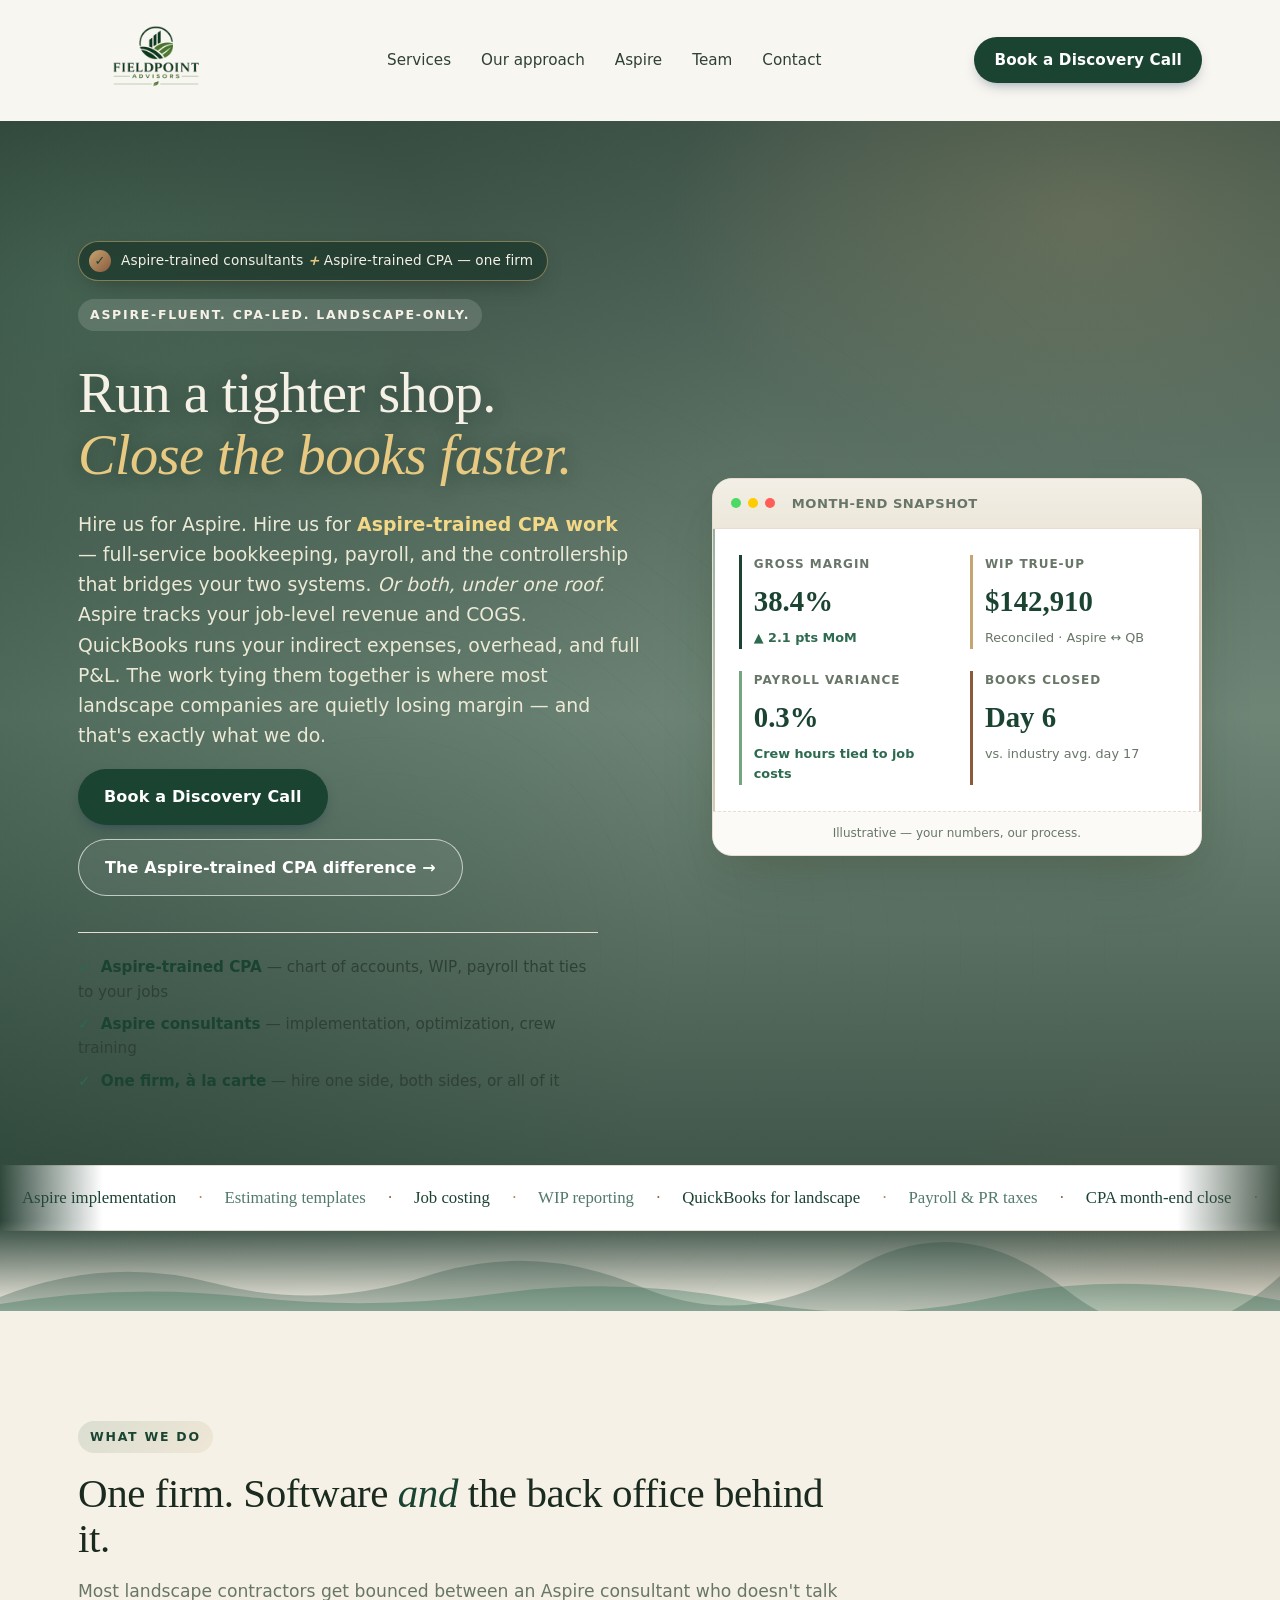
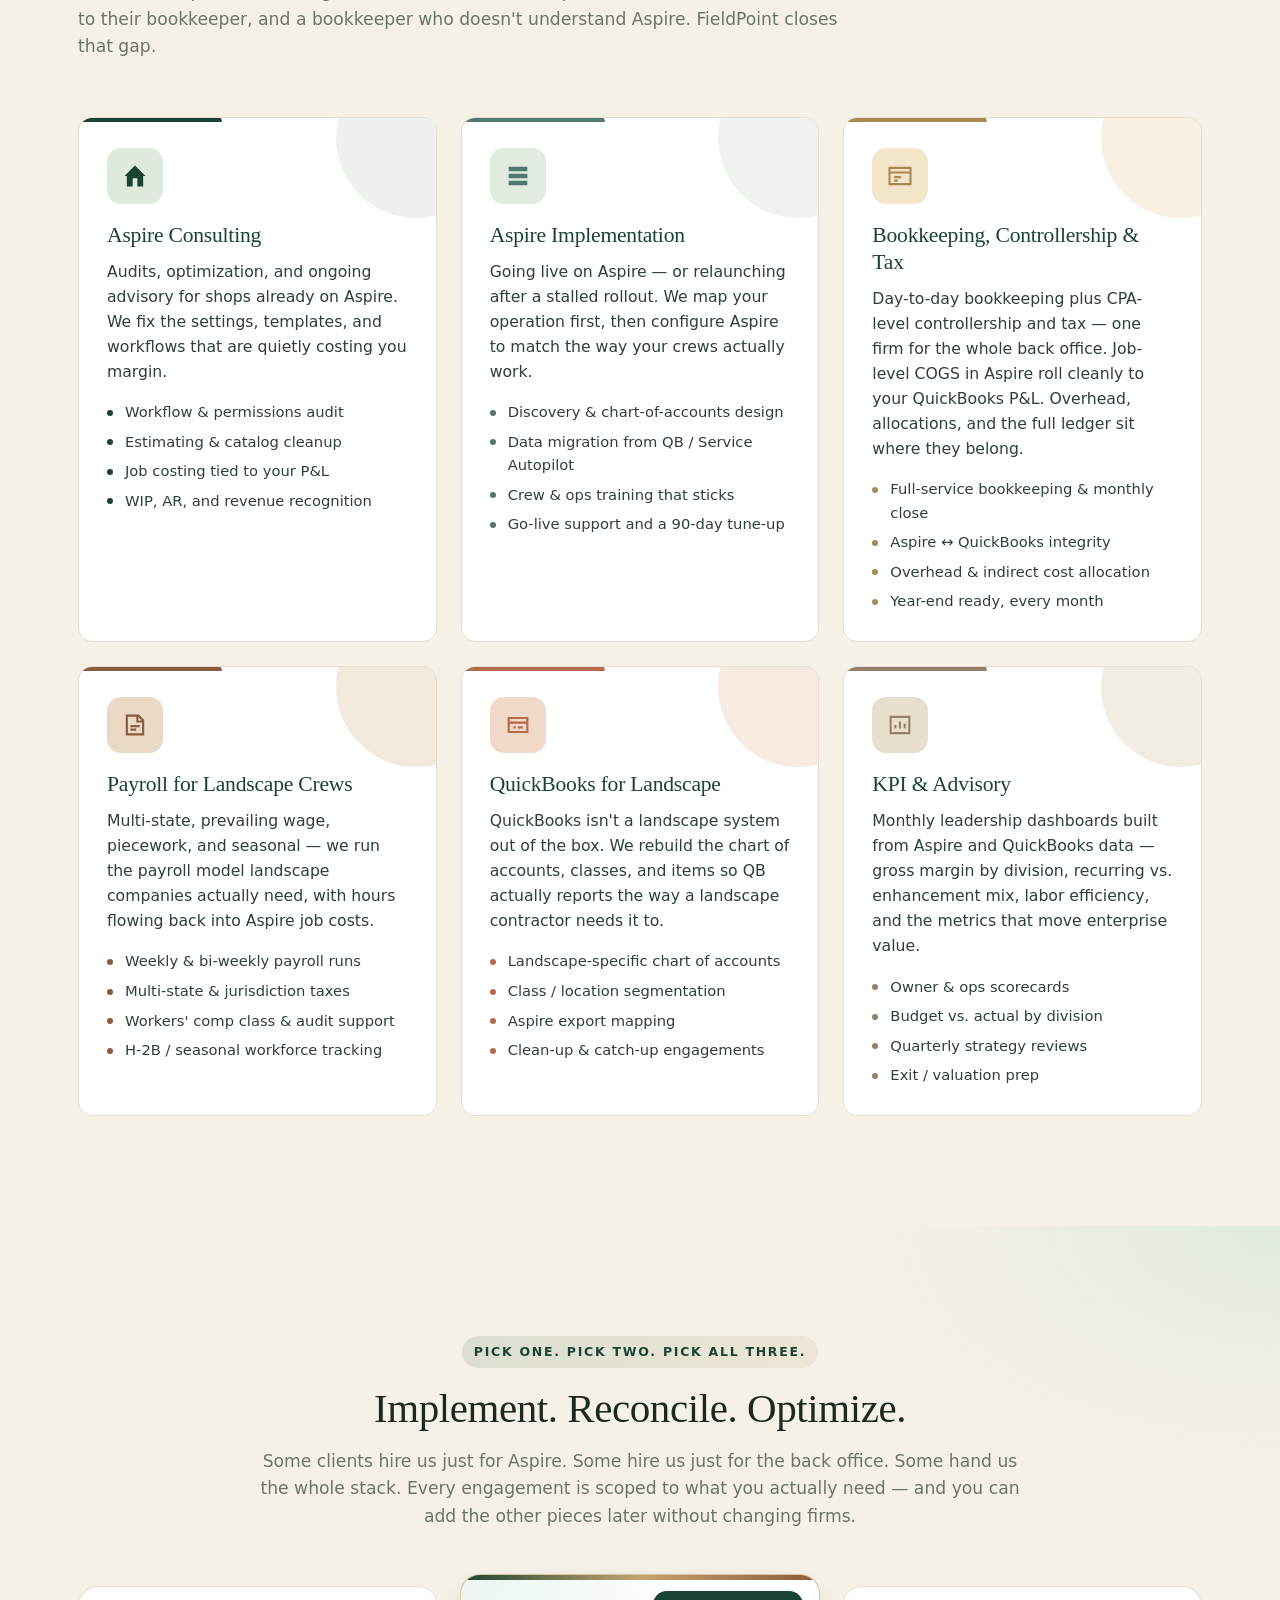
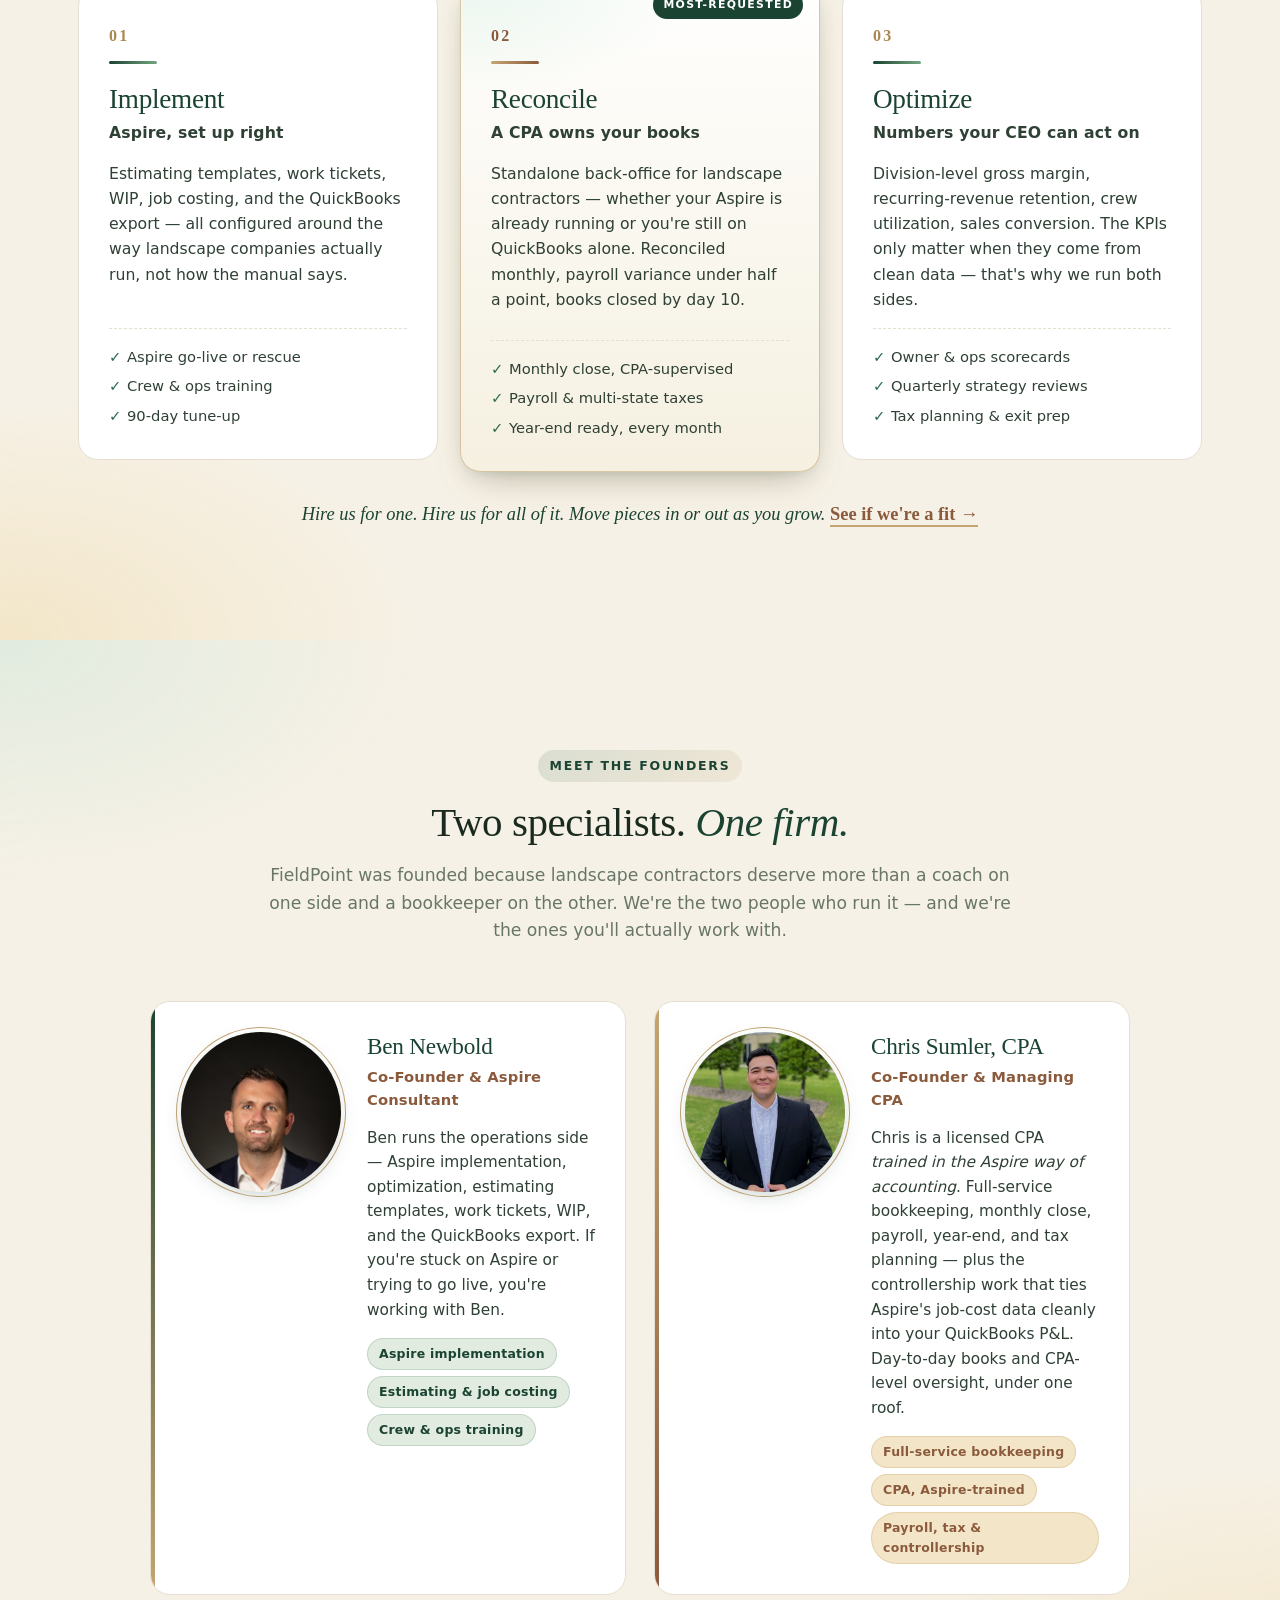
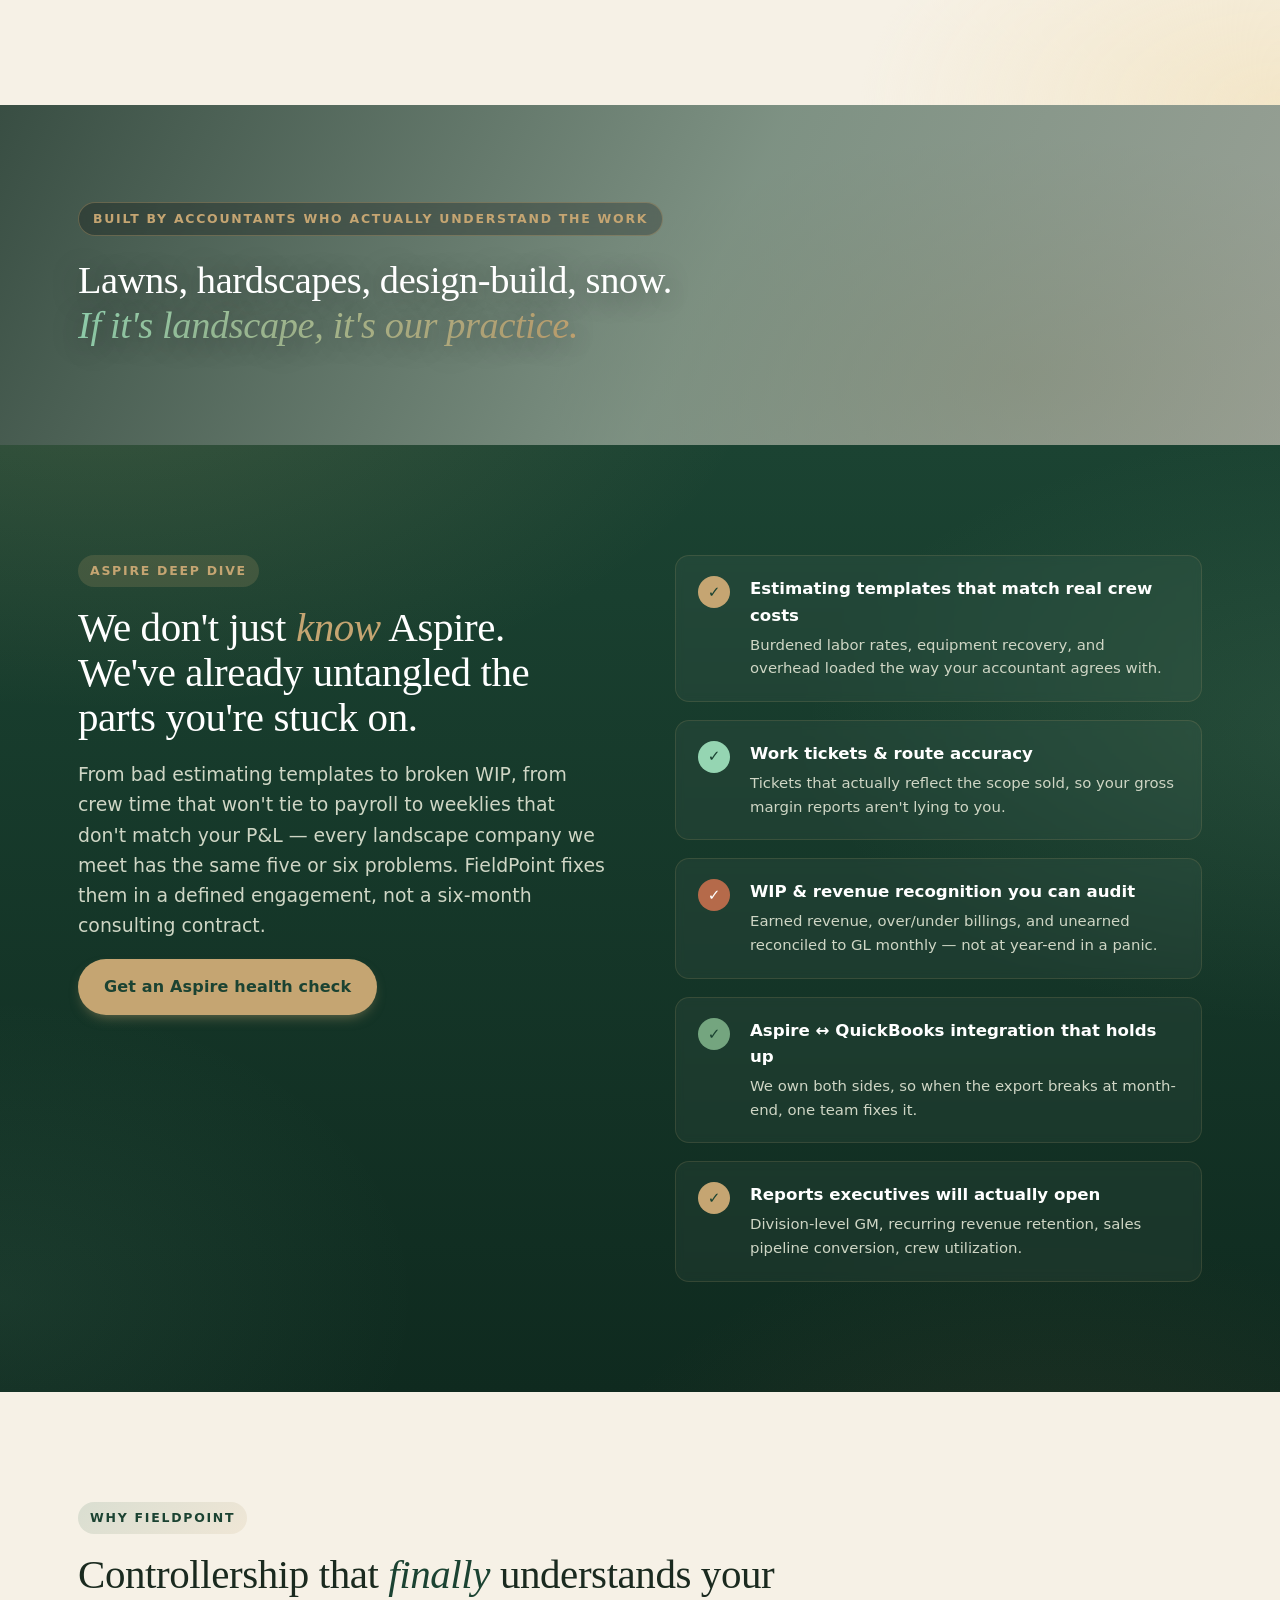
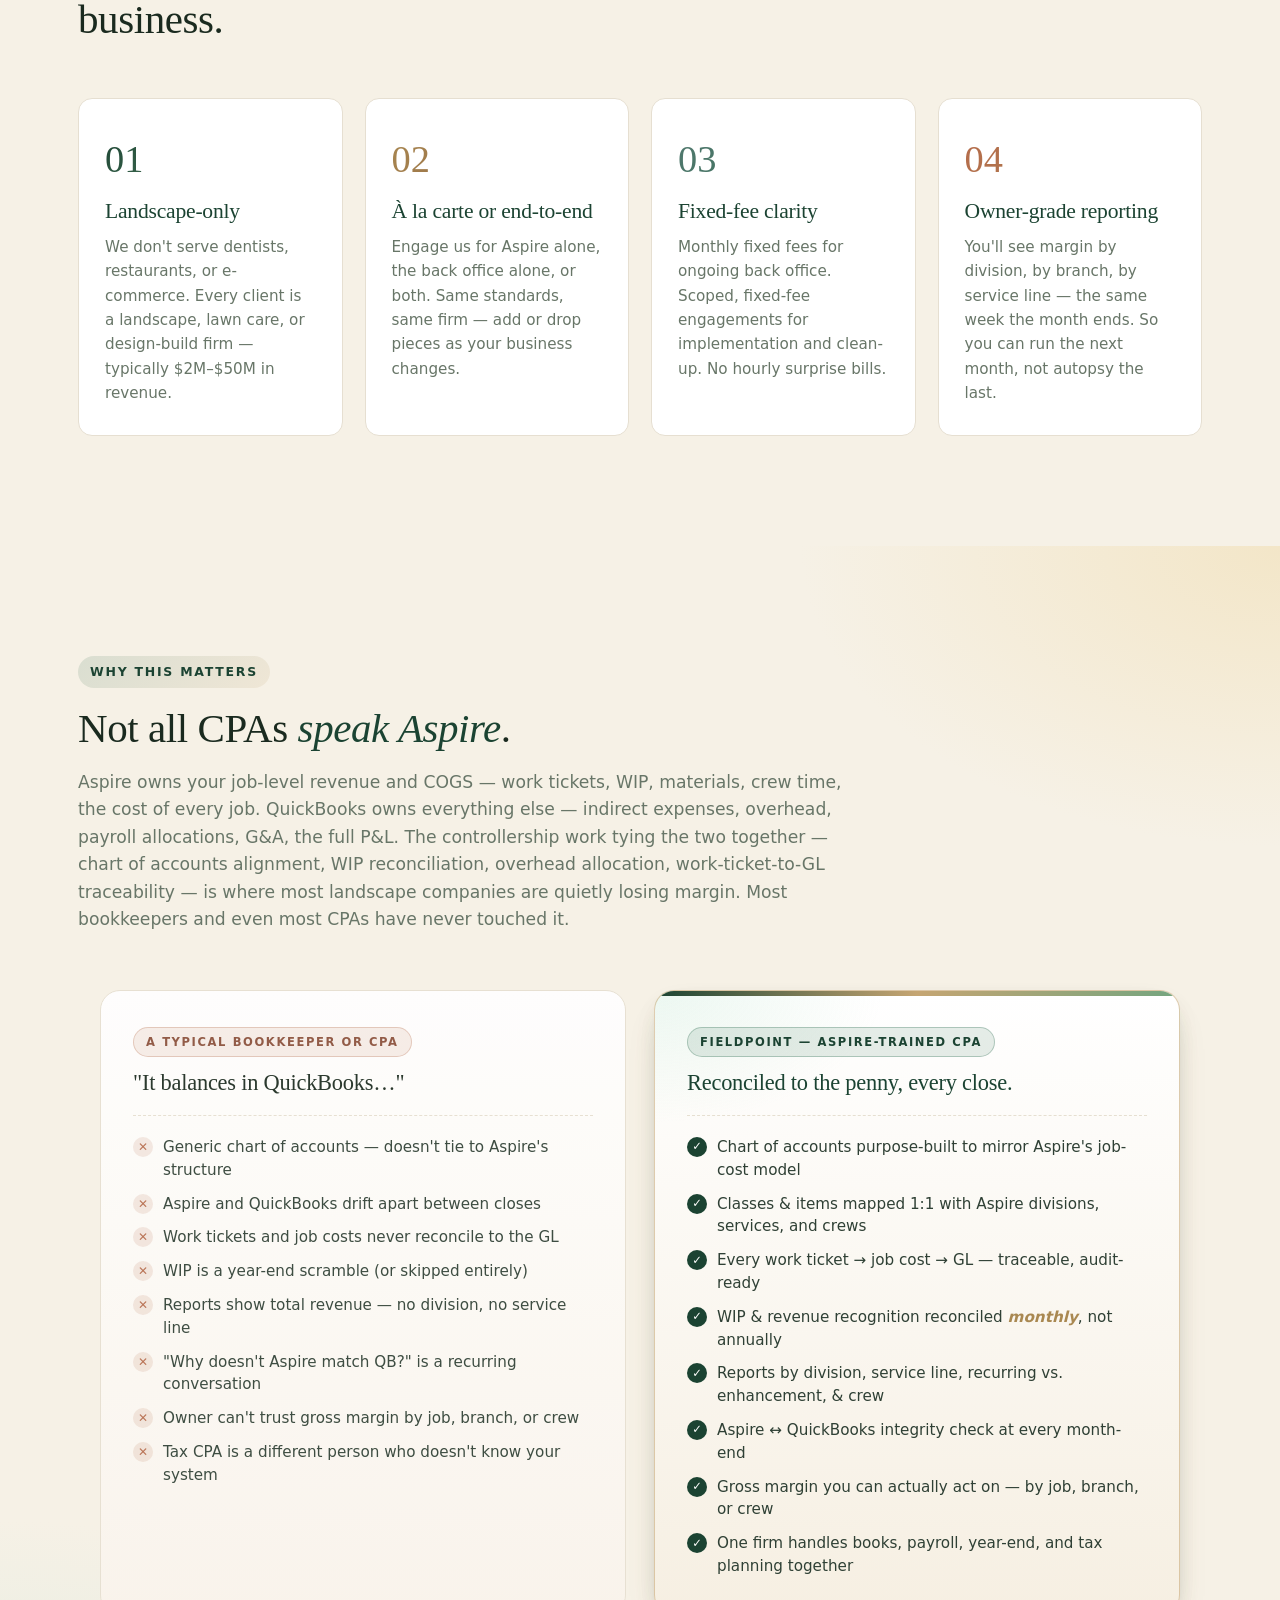
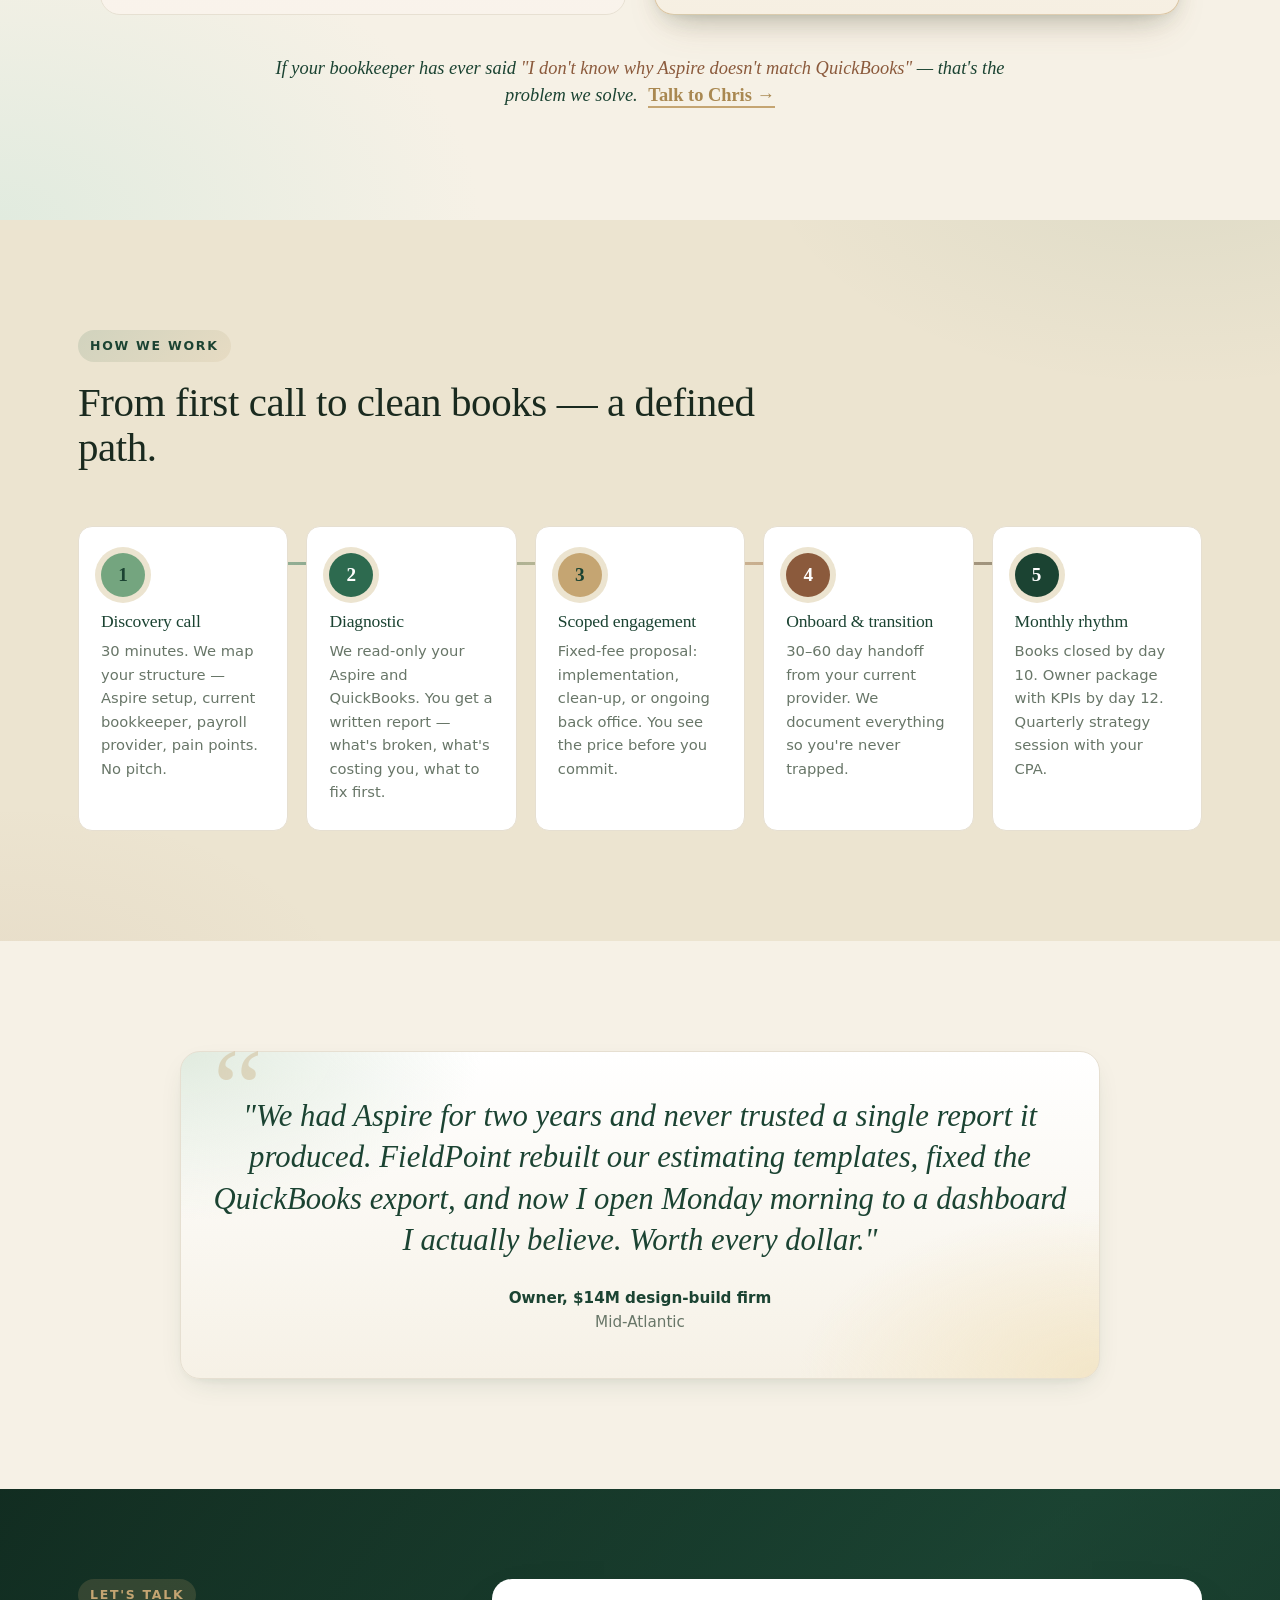
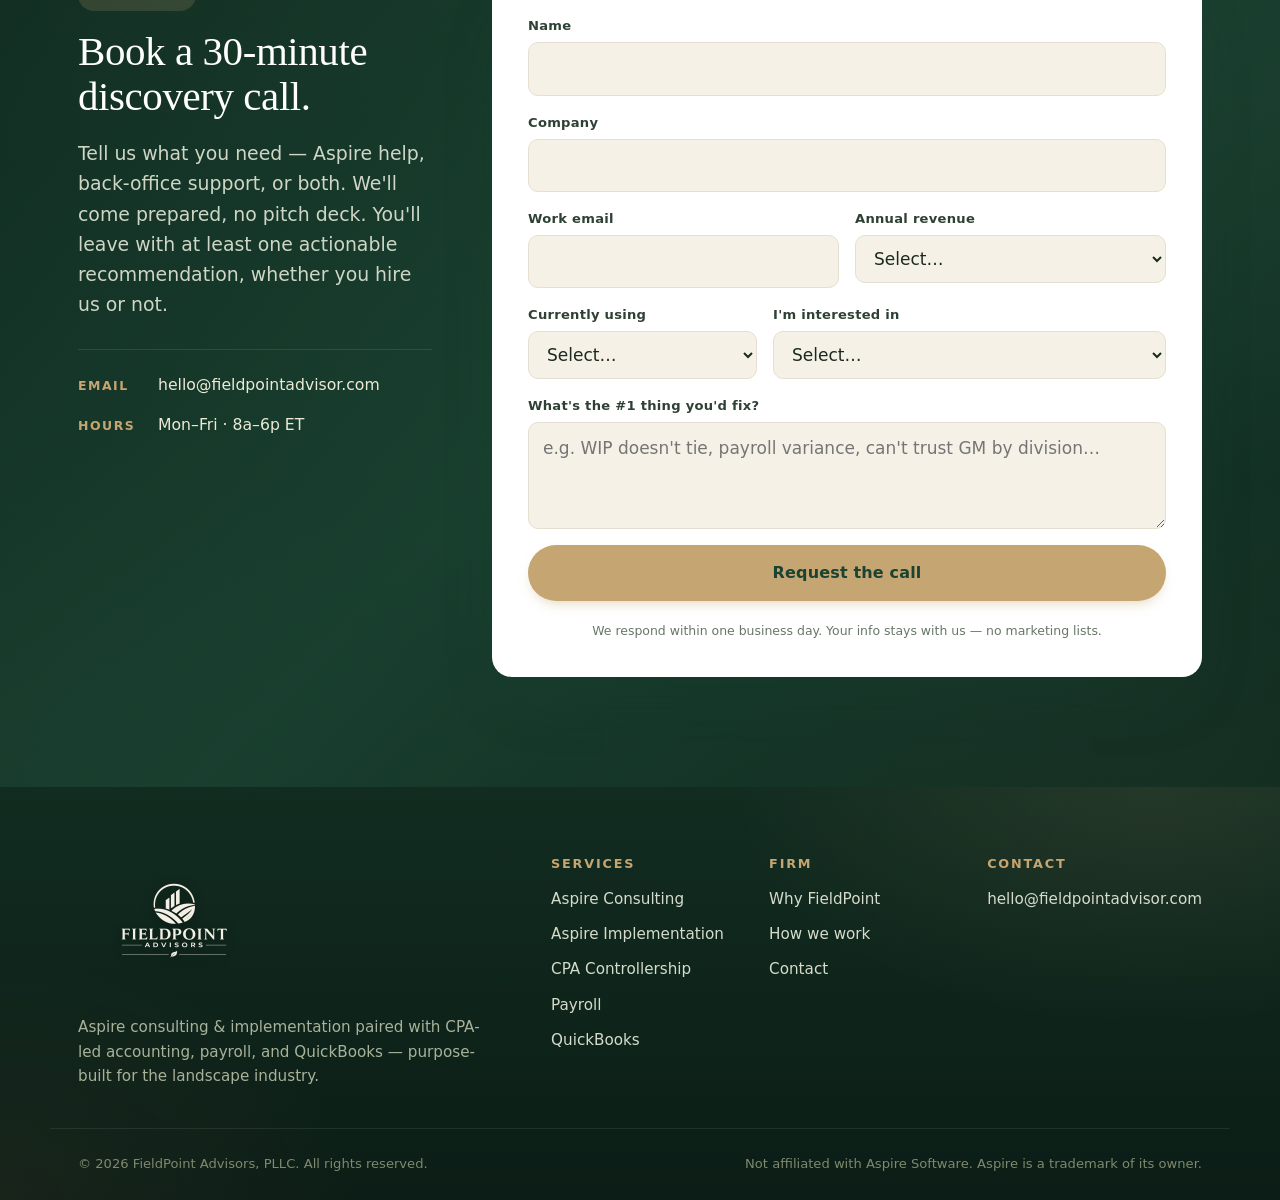
==== commit cb7f69f1: "Remove phone number from website contact section and footer" ====
--- a/index.html
+++ b/index.html
@@ -659,7 +659,6 @@
           </p>
           <ul class="contact-list">
             <li><span>Email</span><a href="mailto:hello@fieldpointadvisor.com">hello@fieldpointadvisor.com</a></li>
-            <li><span>Phone</span><a href="tel:+17033282590">703-328-2590</a></li>
             <li><span>Hours</span>Mon–Fri · 8a–6p ET</li>
           </ul>
         </div>
@@ -770,7 +769,6 @@
           <h4>Contact</h4>
           <ul>
             <li><a href="mailto:hello@fieldpointadvisor.com">hello@fieldpointadvisor.com</a></li>
-            <li><a href="tel:+17033282590">703-328-2590</a></li>
           </ul>
         </div>
       </div>
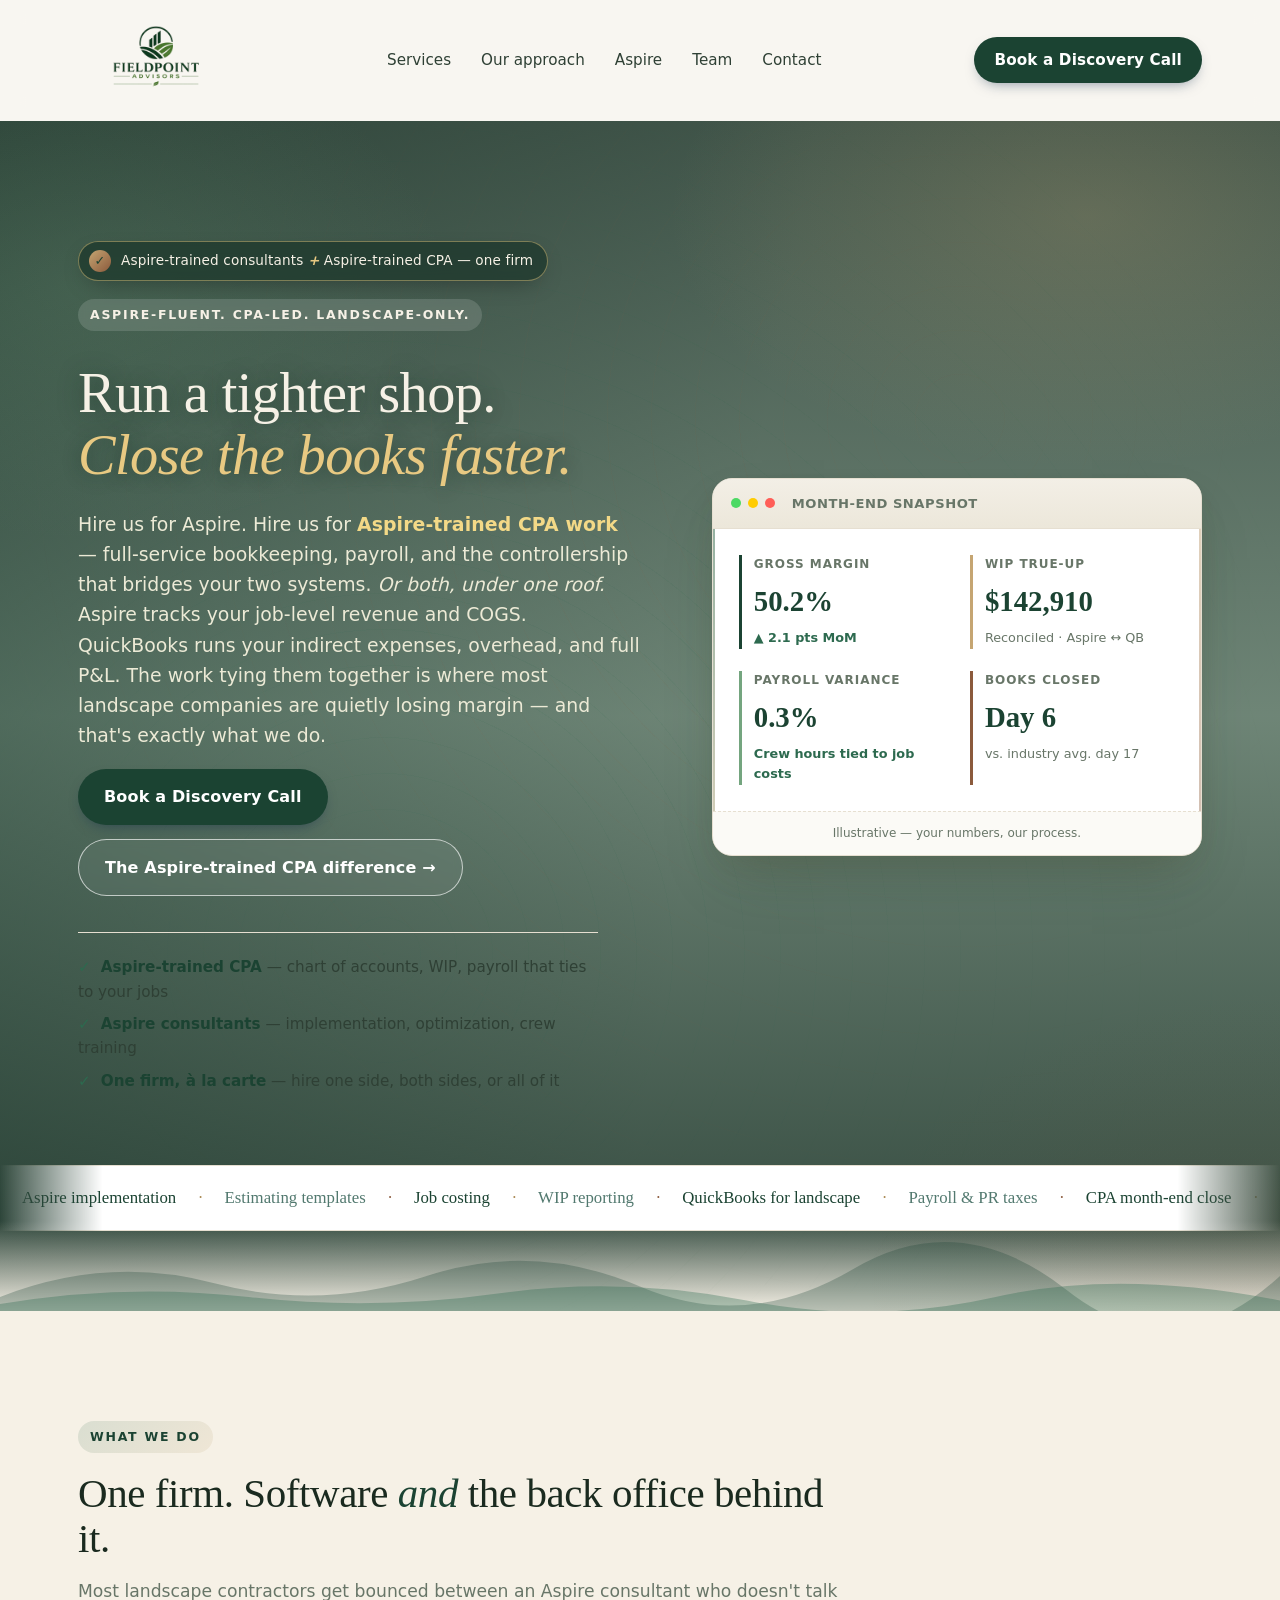
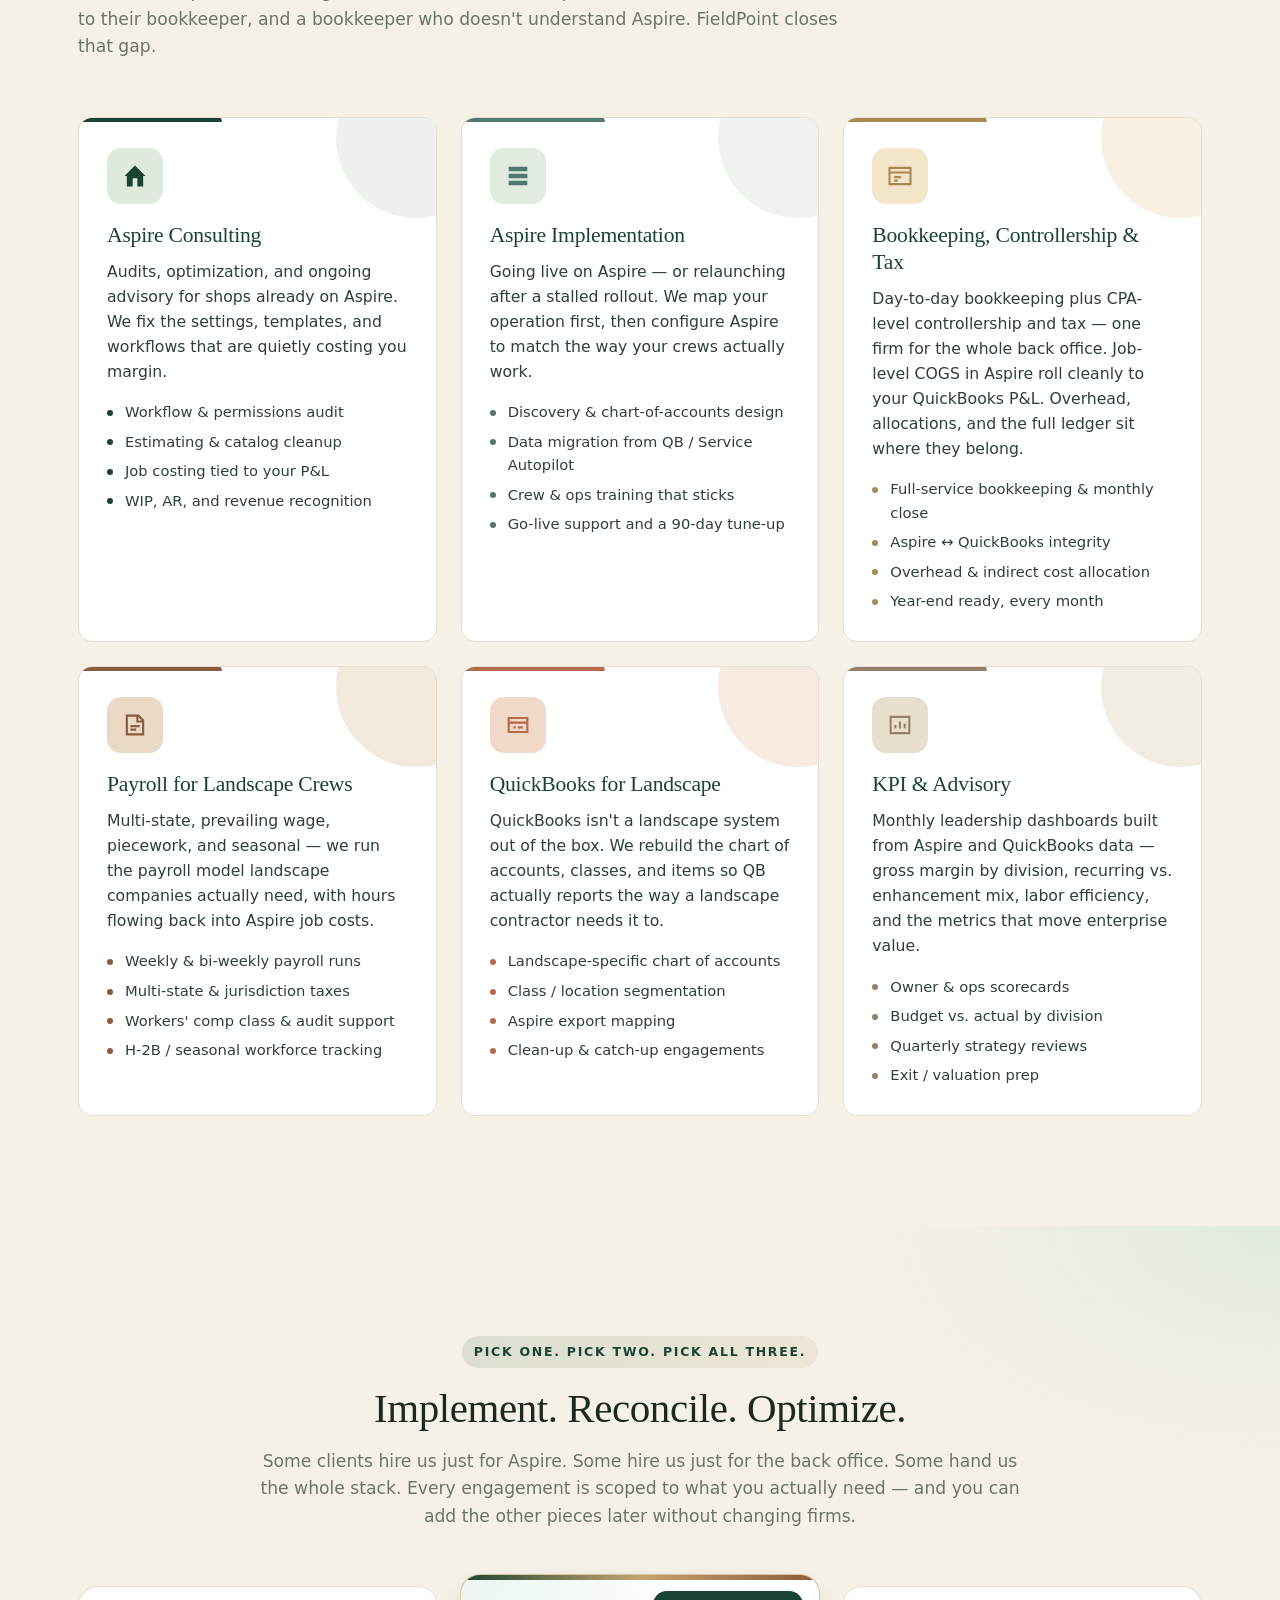
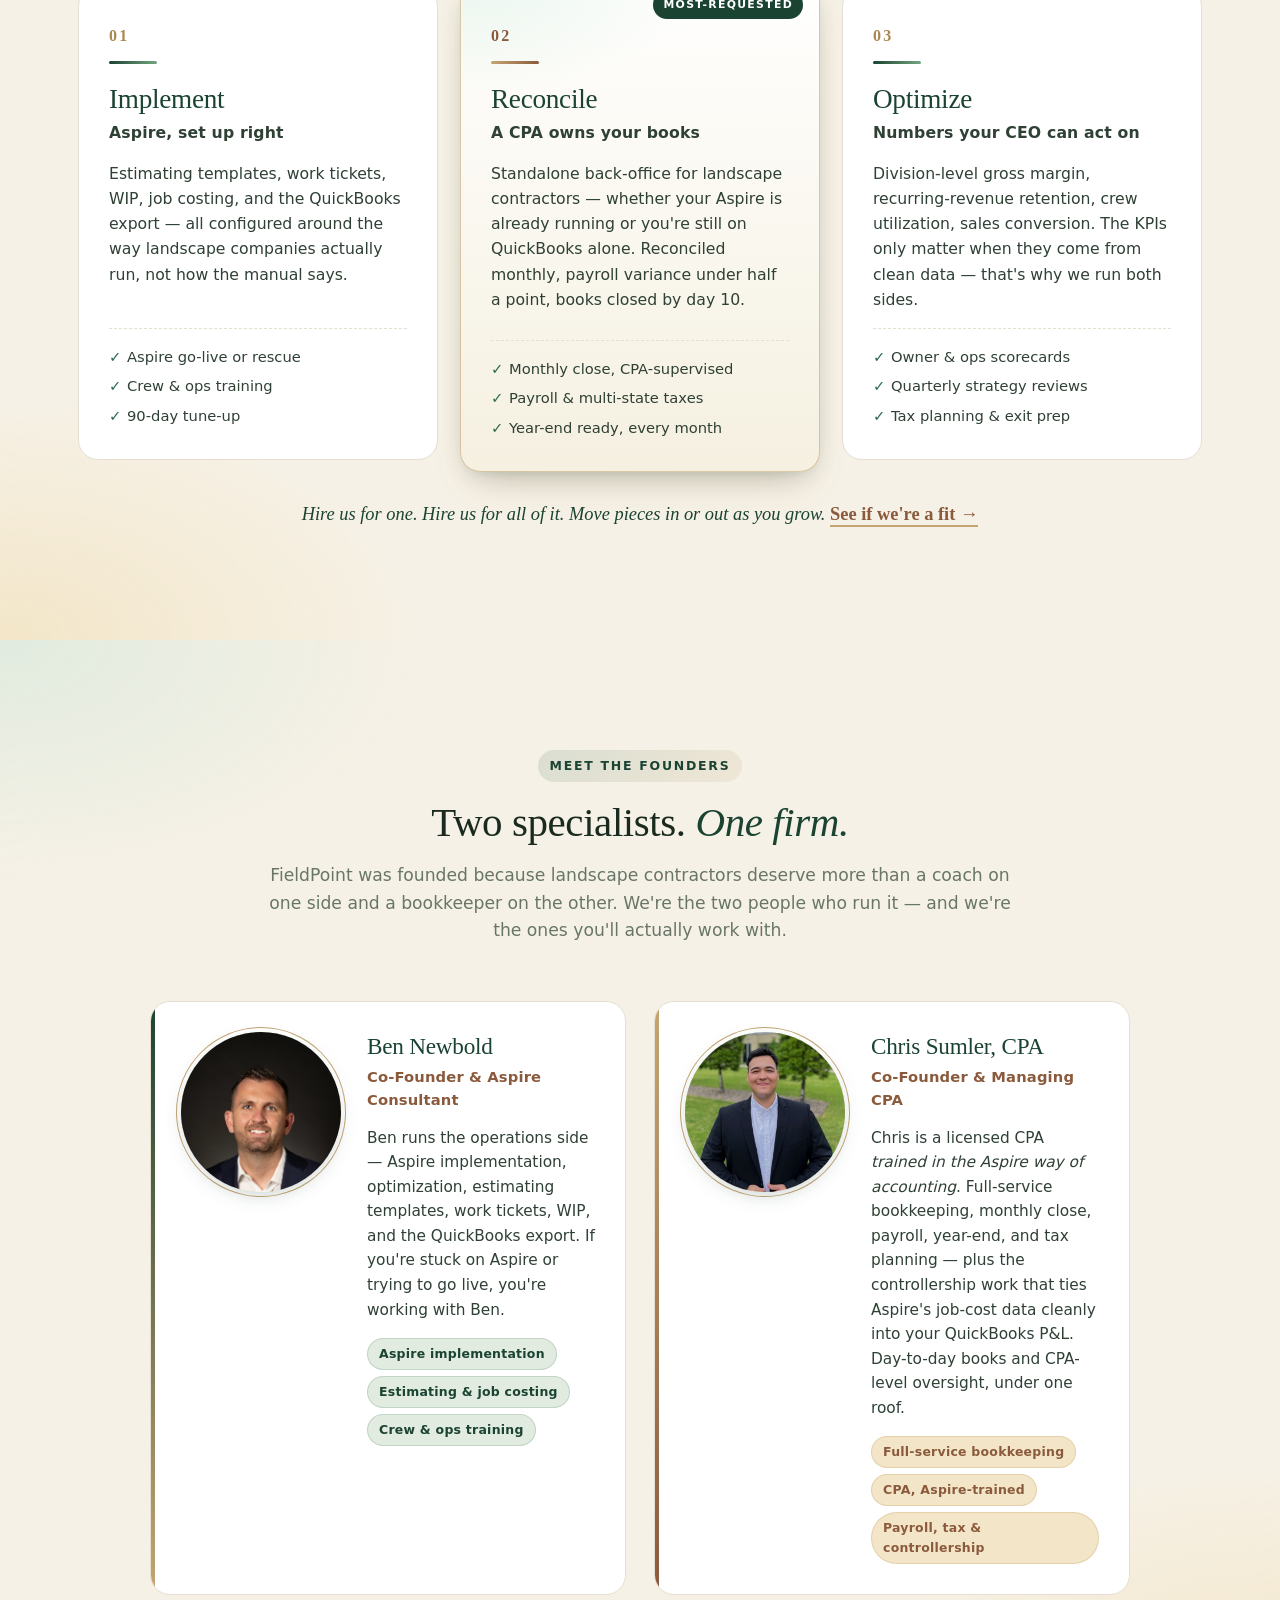
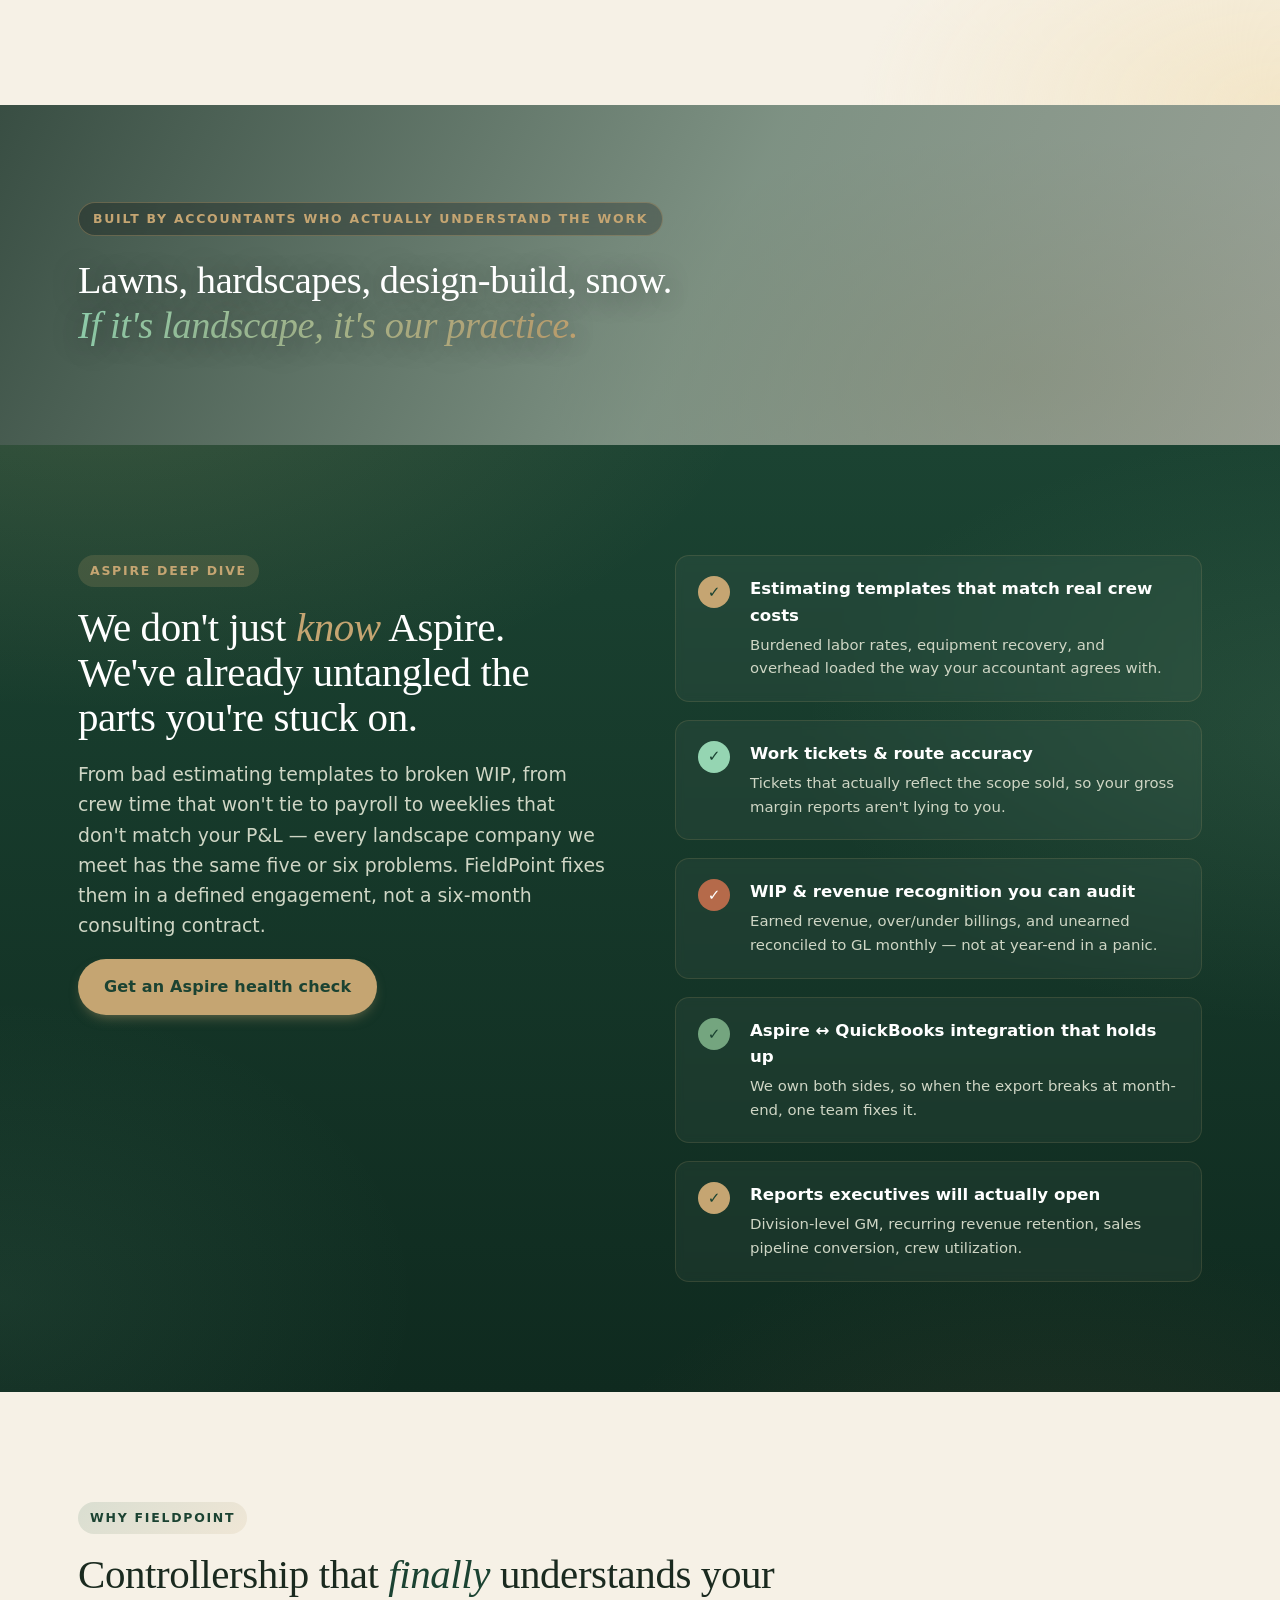
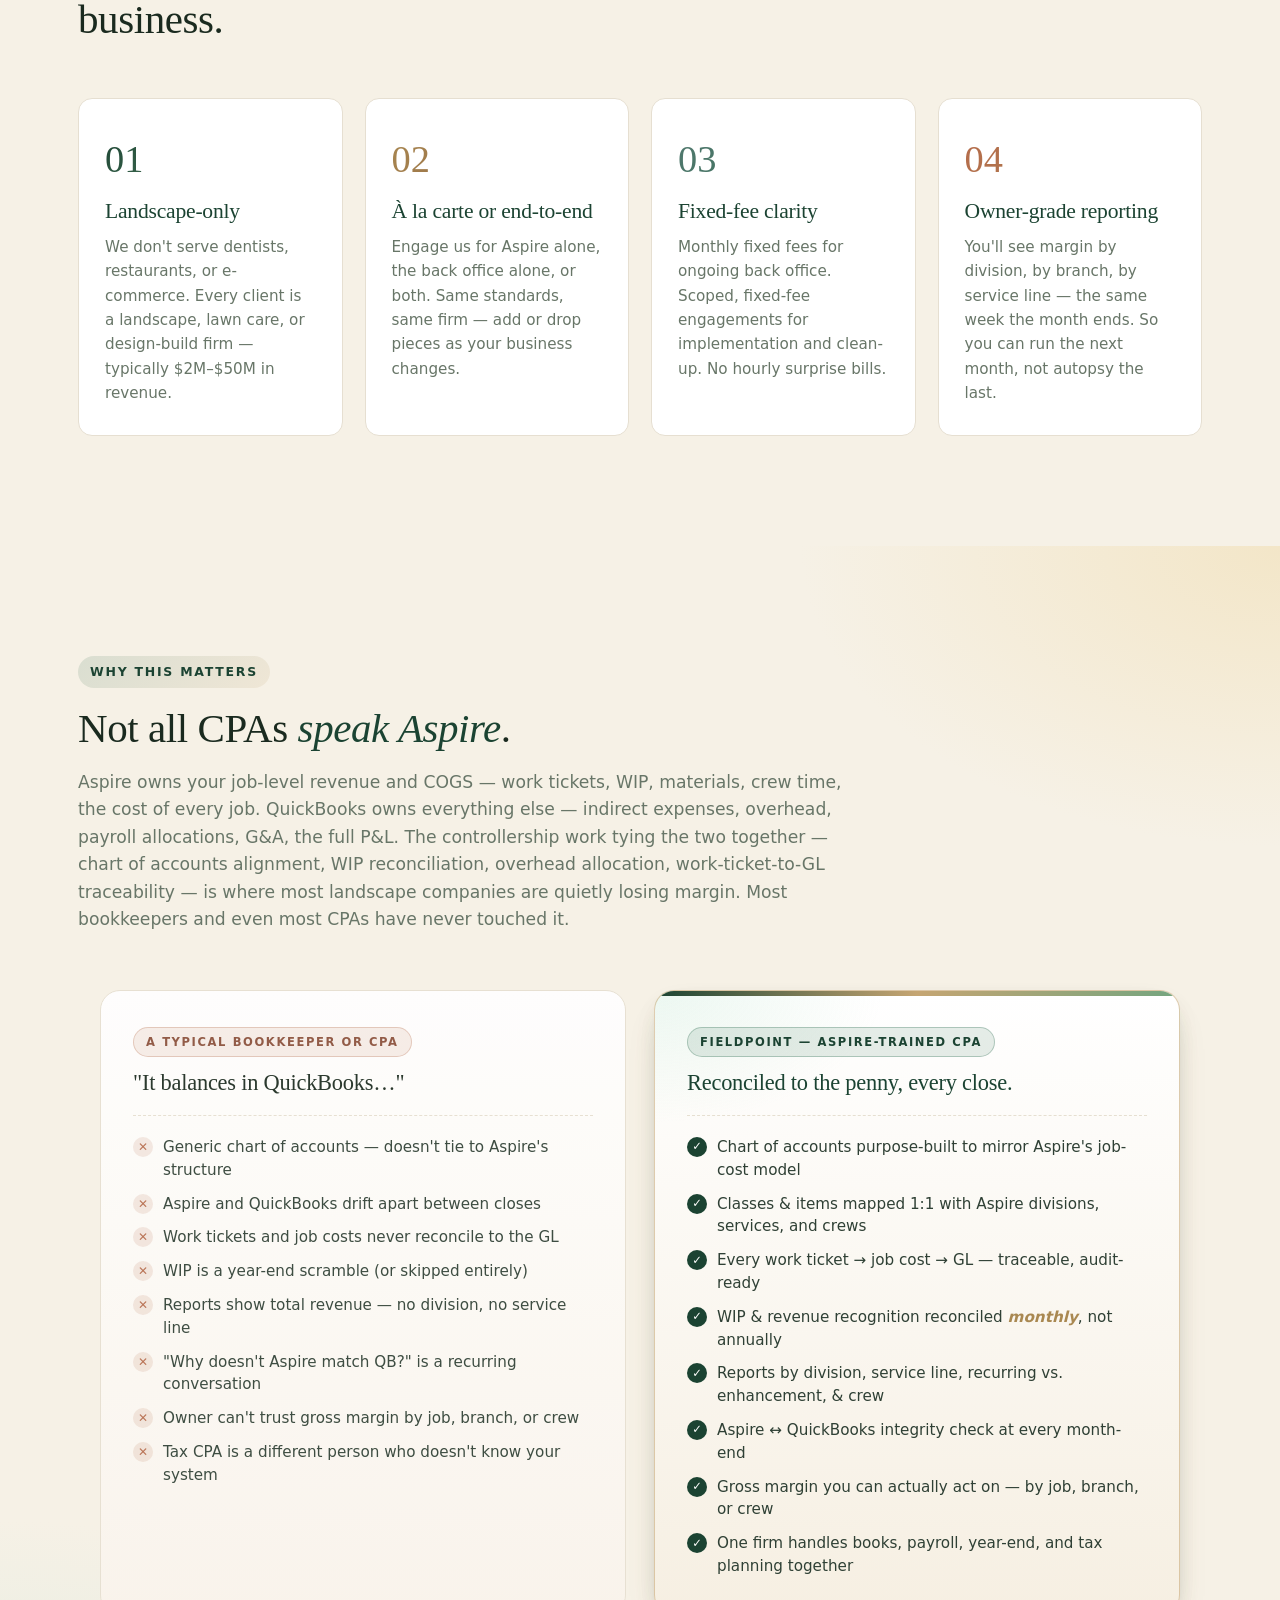
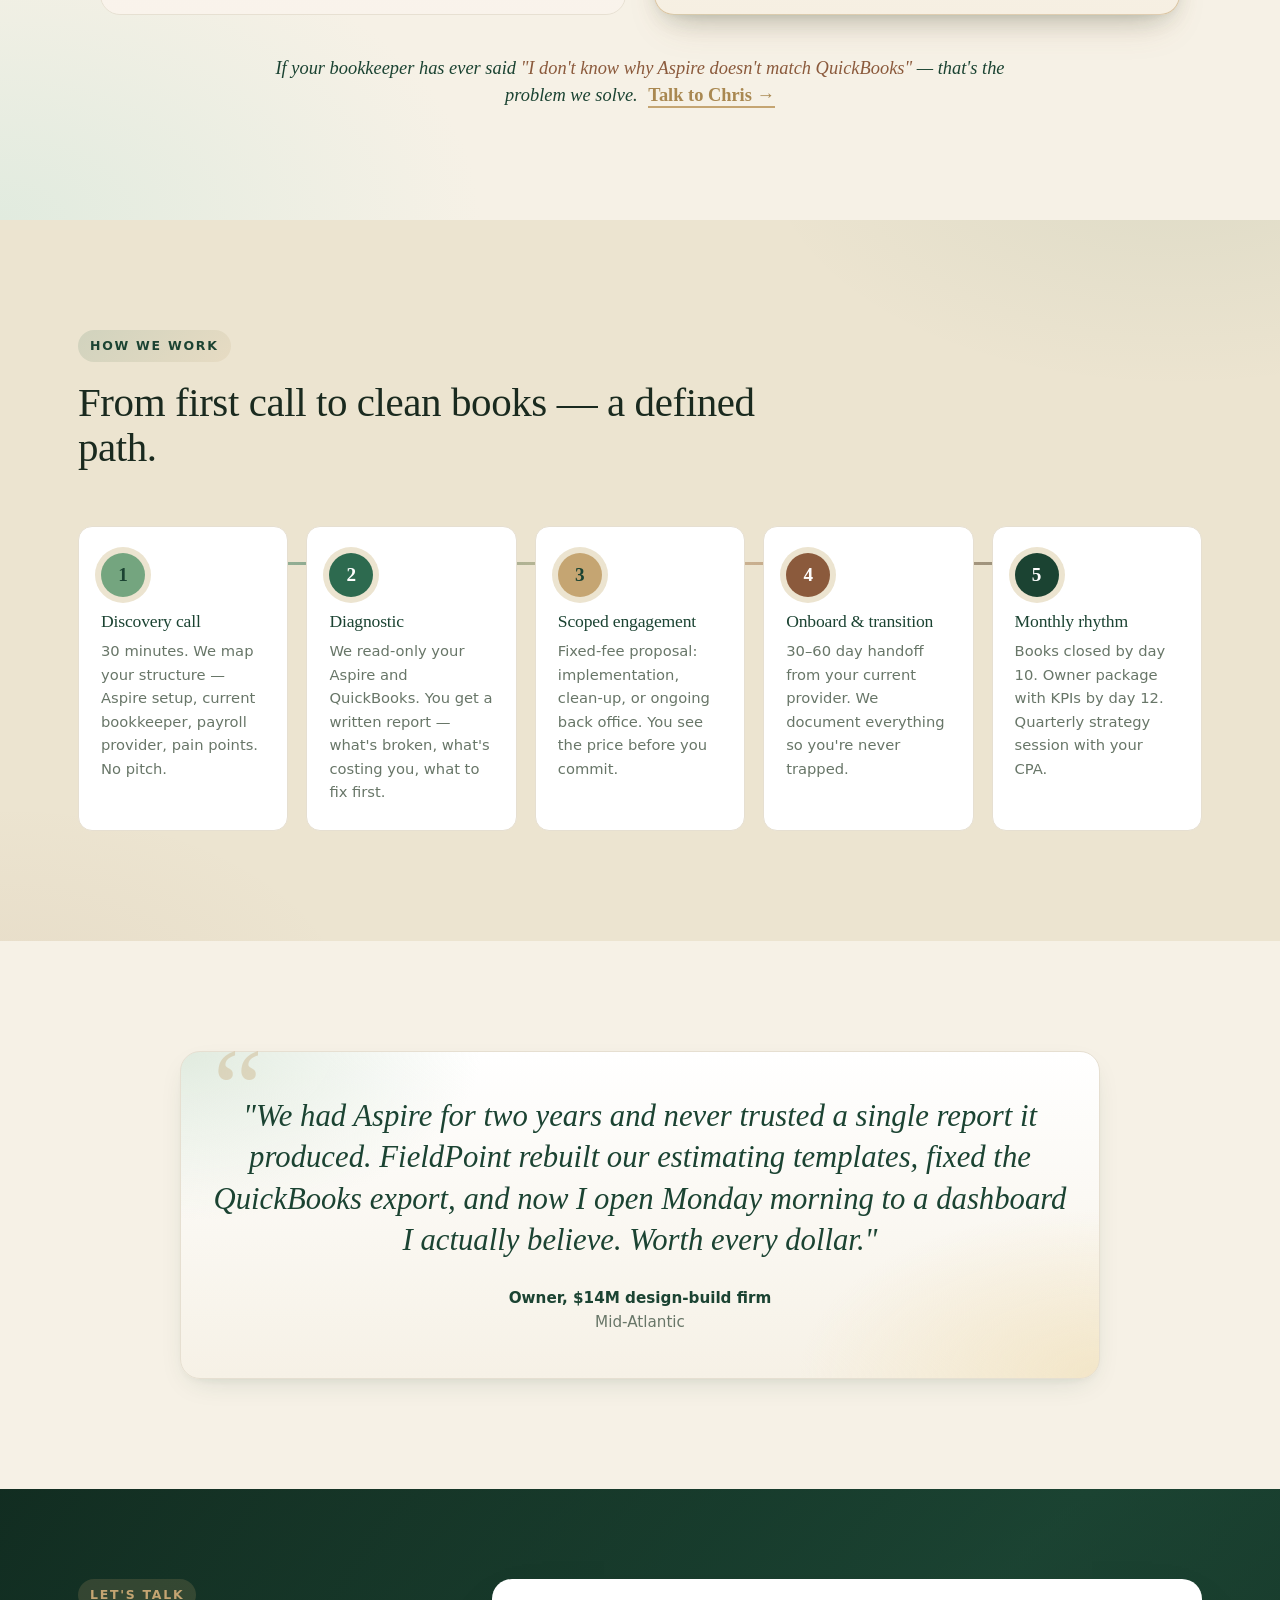
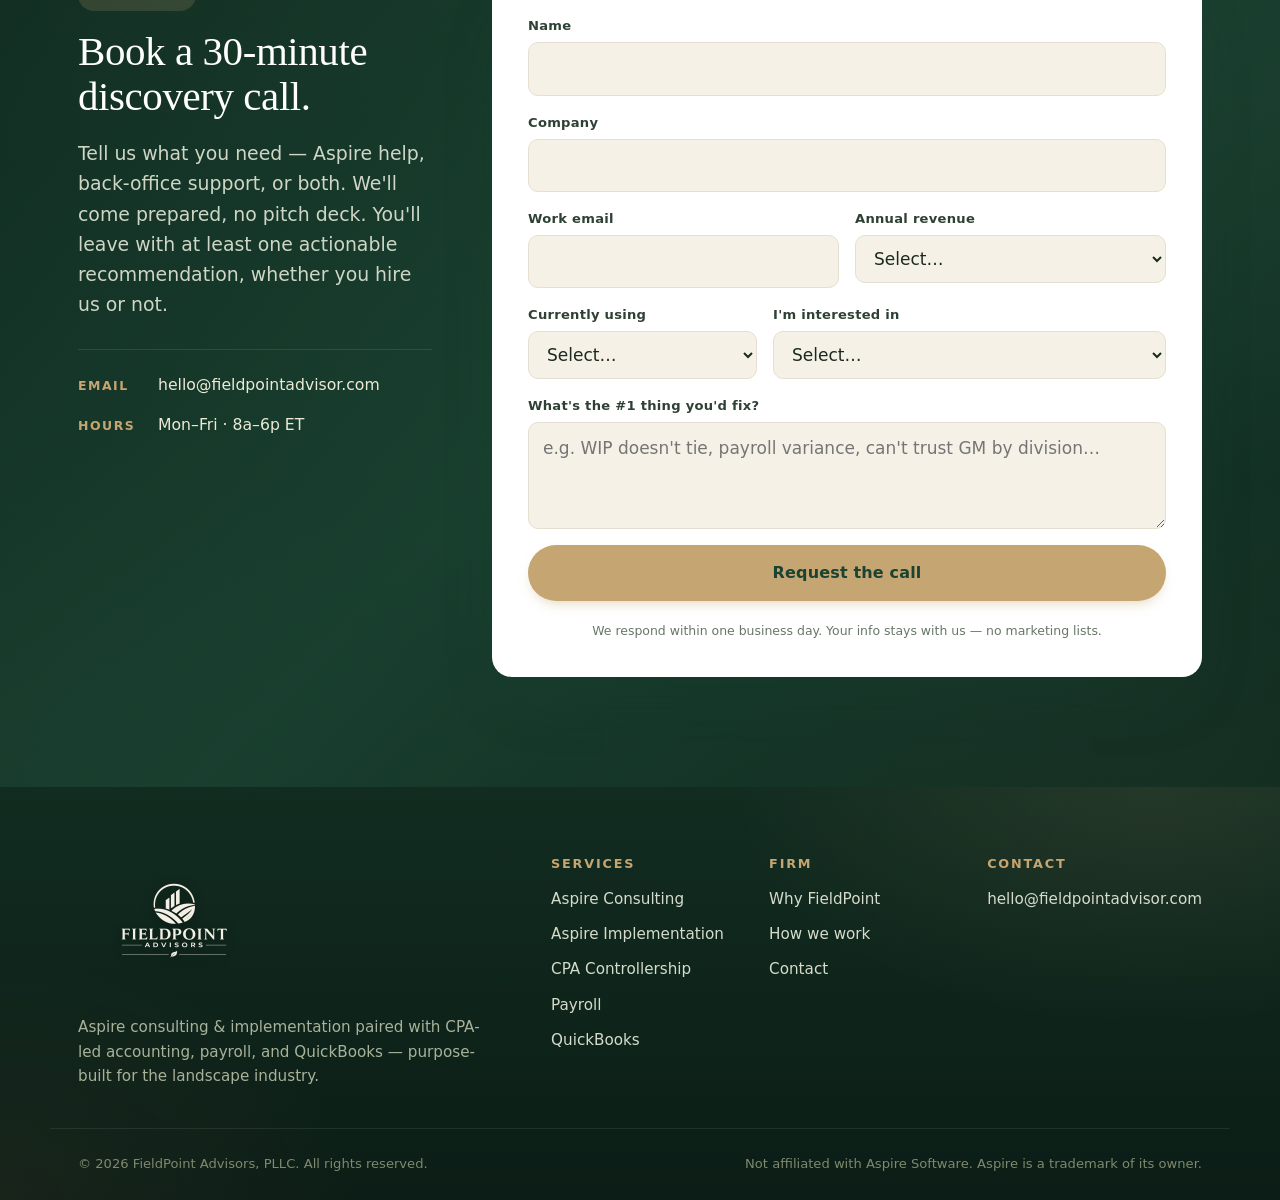
==== commit d76232c6: "Bump hero KPI snapshot GM to 50.2%" ====
--- a/index.html
+++ b/index.html
@@ -99,7 +99,7 @@
           <div class="hero-card-body">
             <div class="kpi">
               <span class="kpi-label">Gross margin</span>
-              <span class="kpi-value">38.4%</span>
+              <span class="kpi-value">50.2%</span>
               <span class="kpi-delta up">▲ 2.1 pts MoM</span>
             </div>
             <div class="kpi">
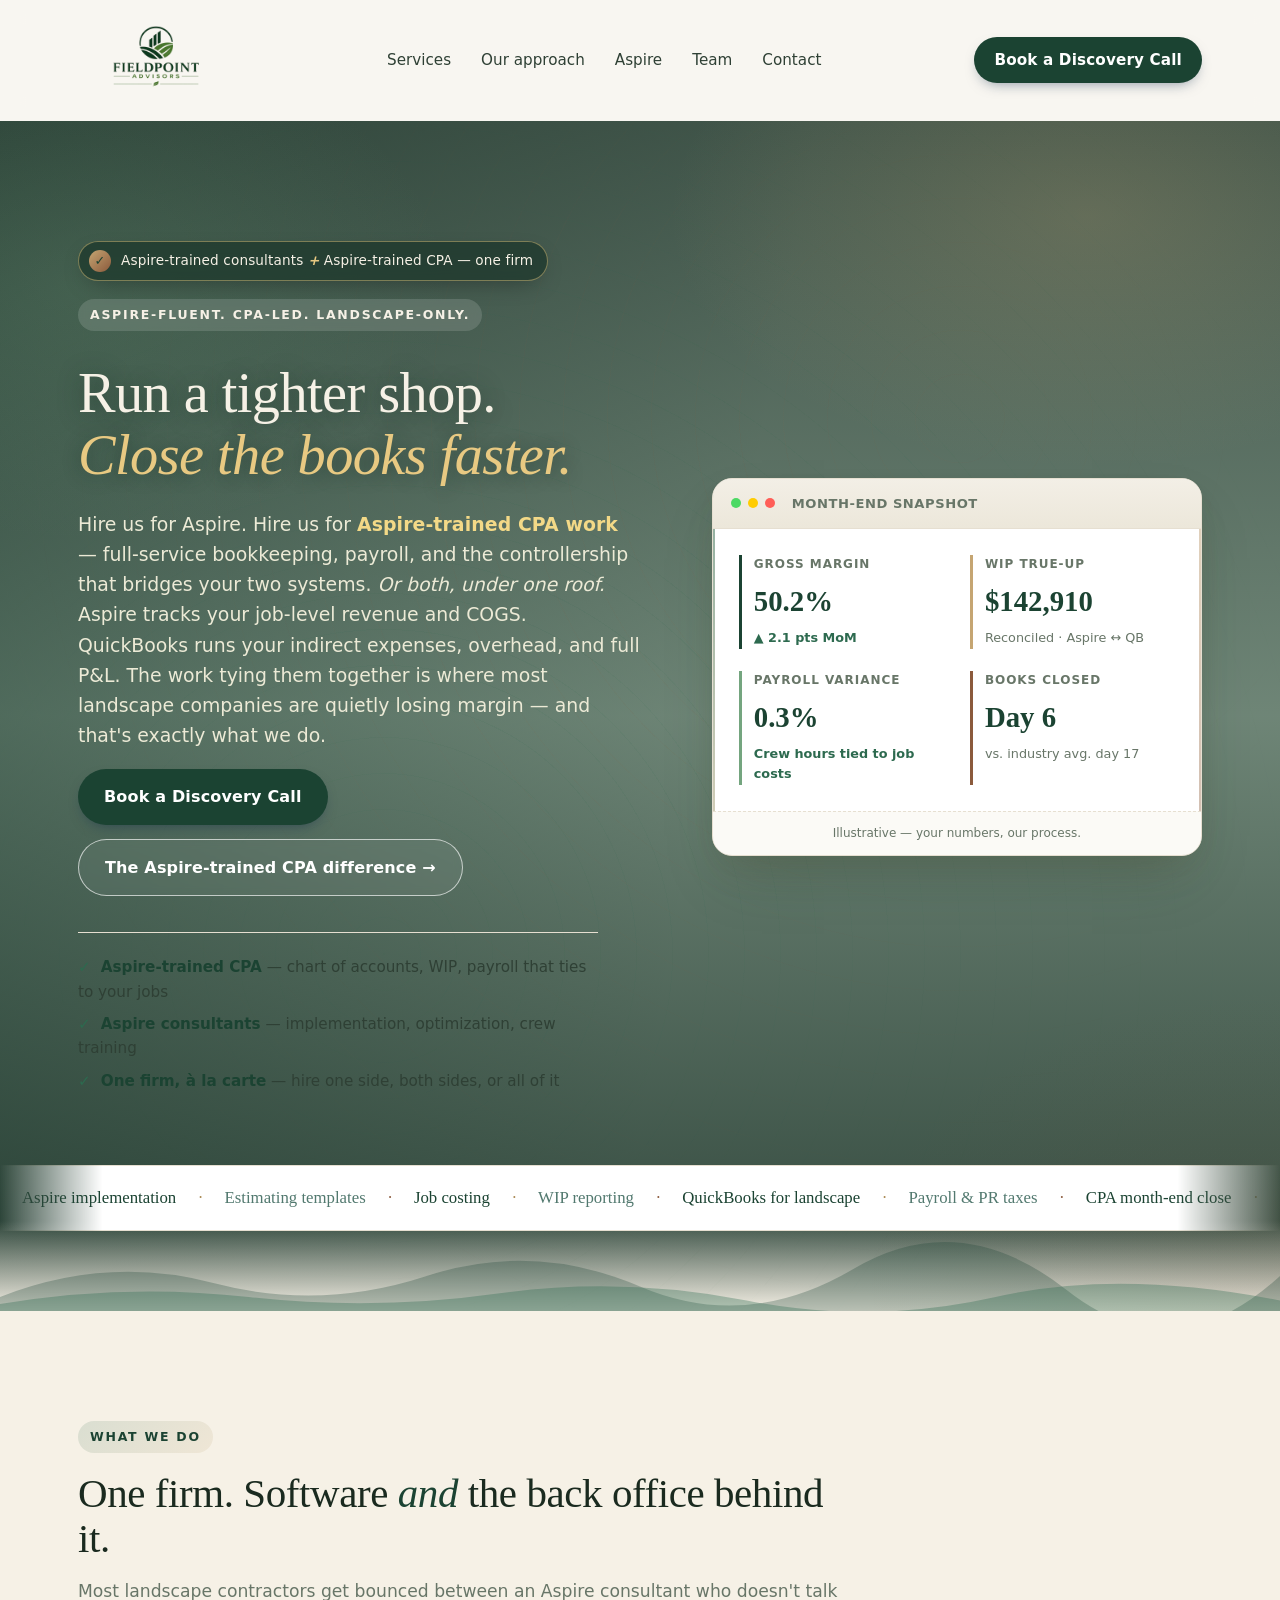
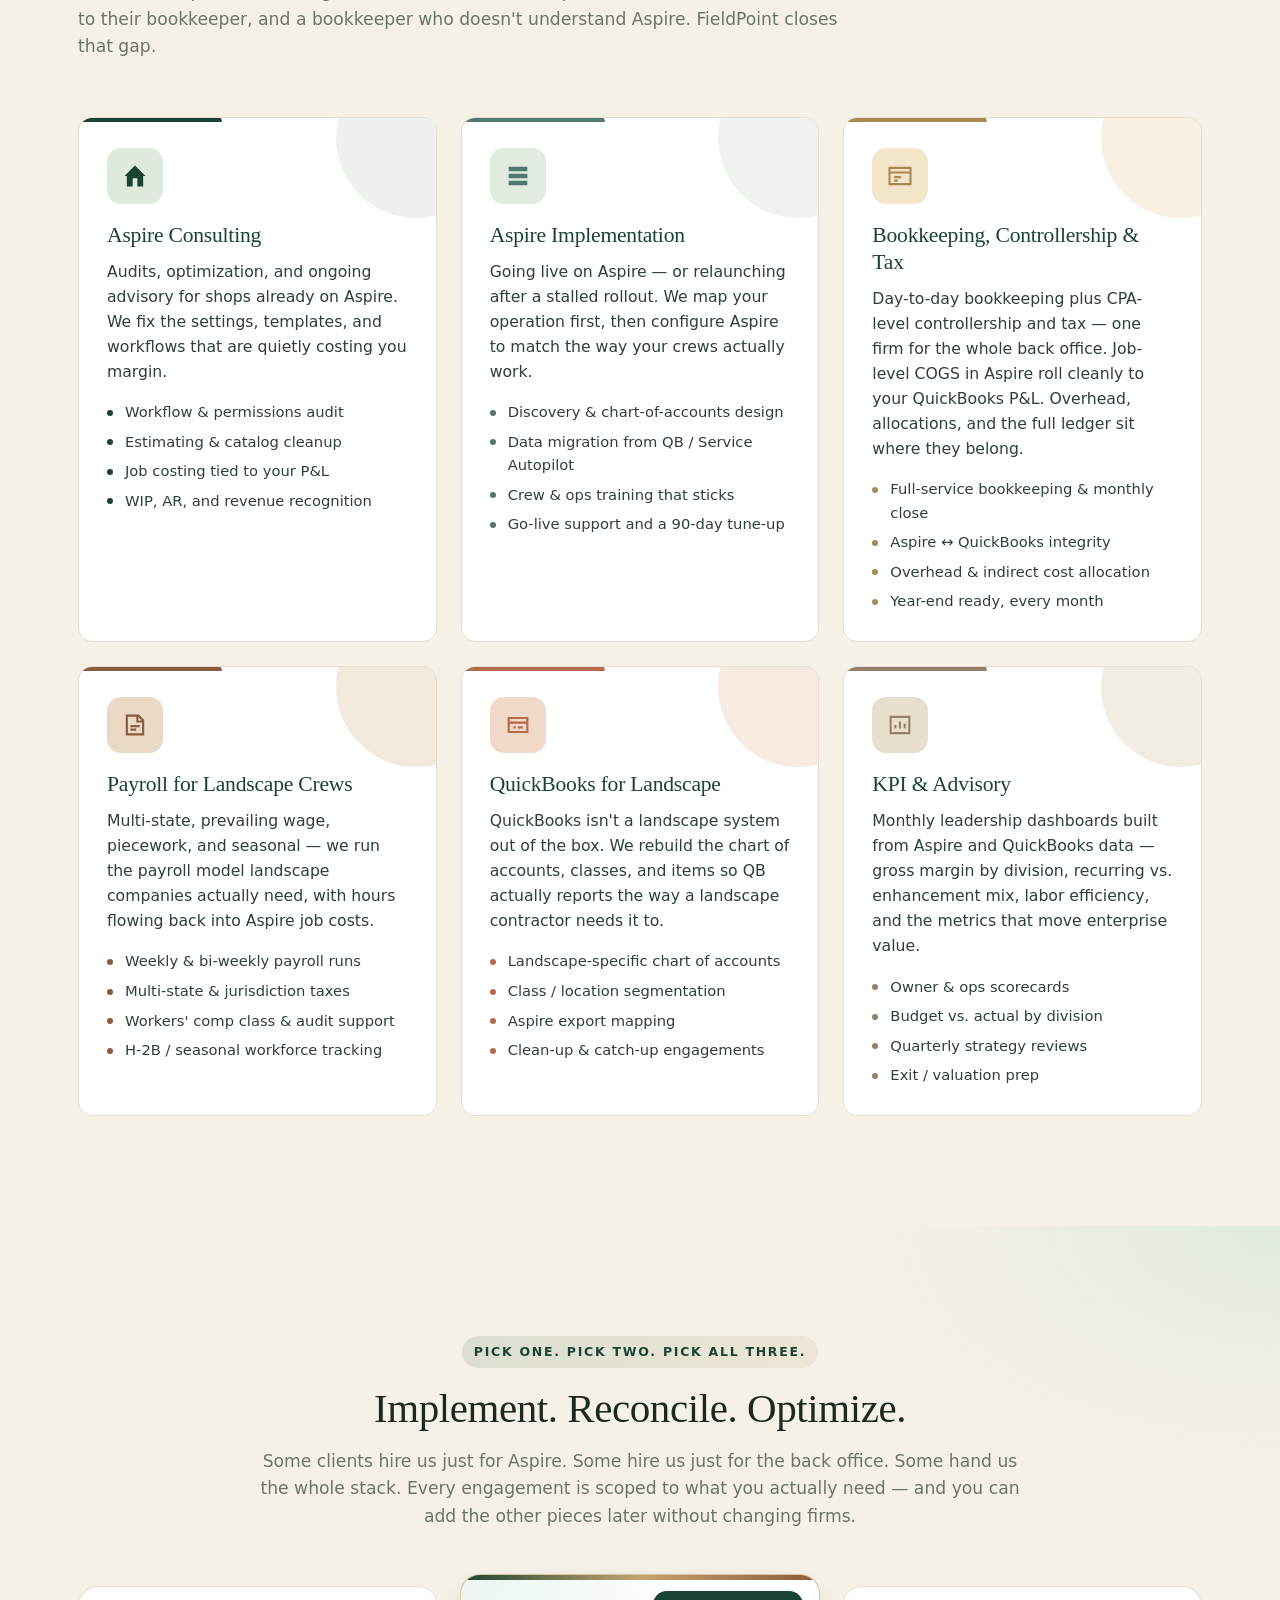
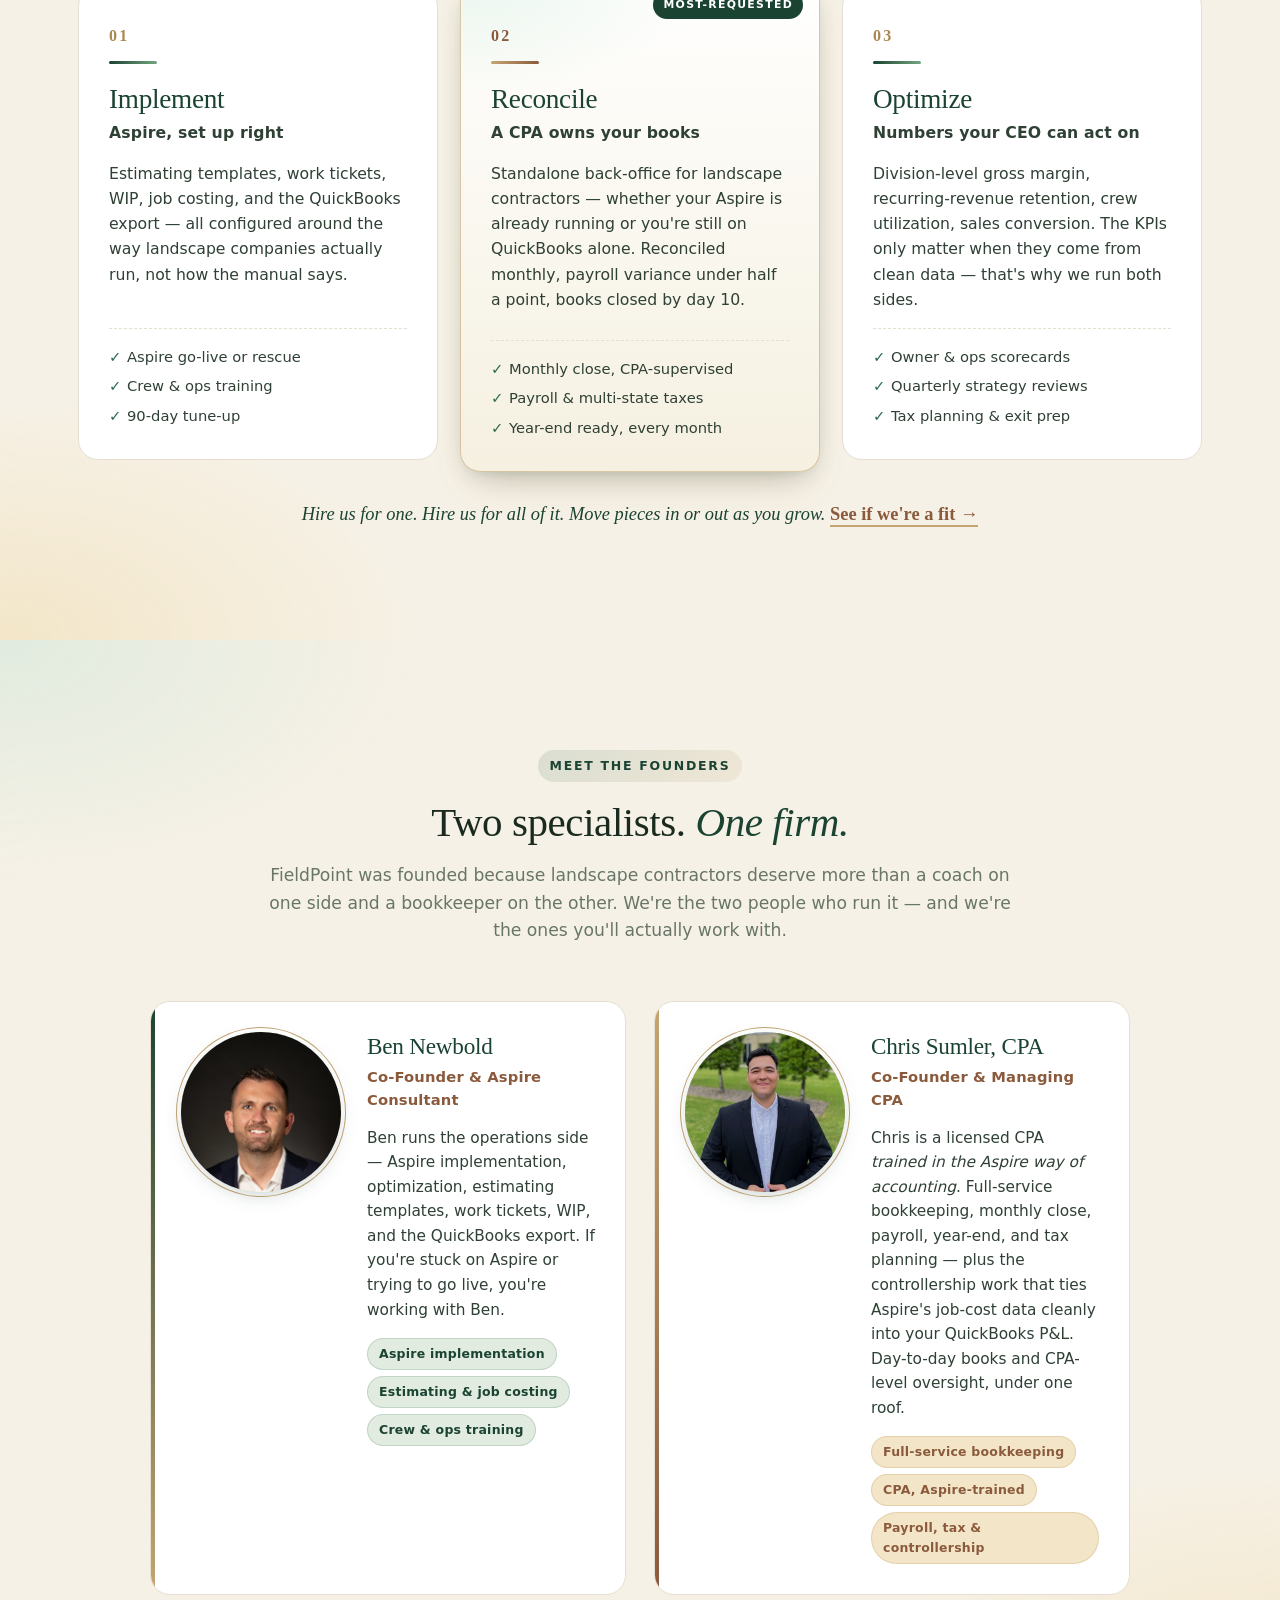
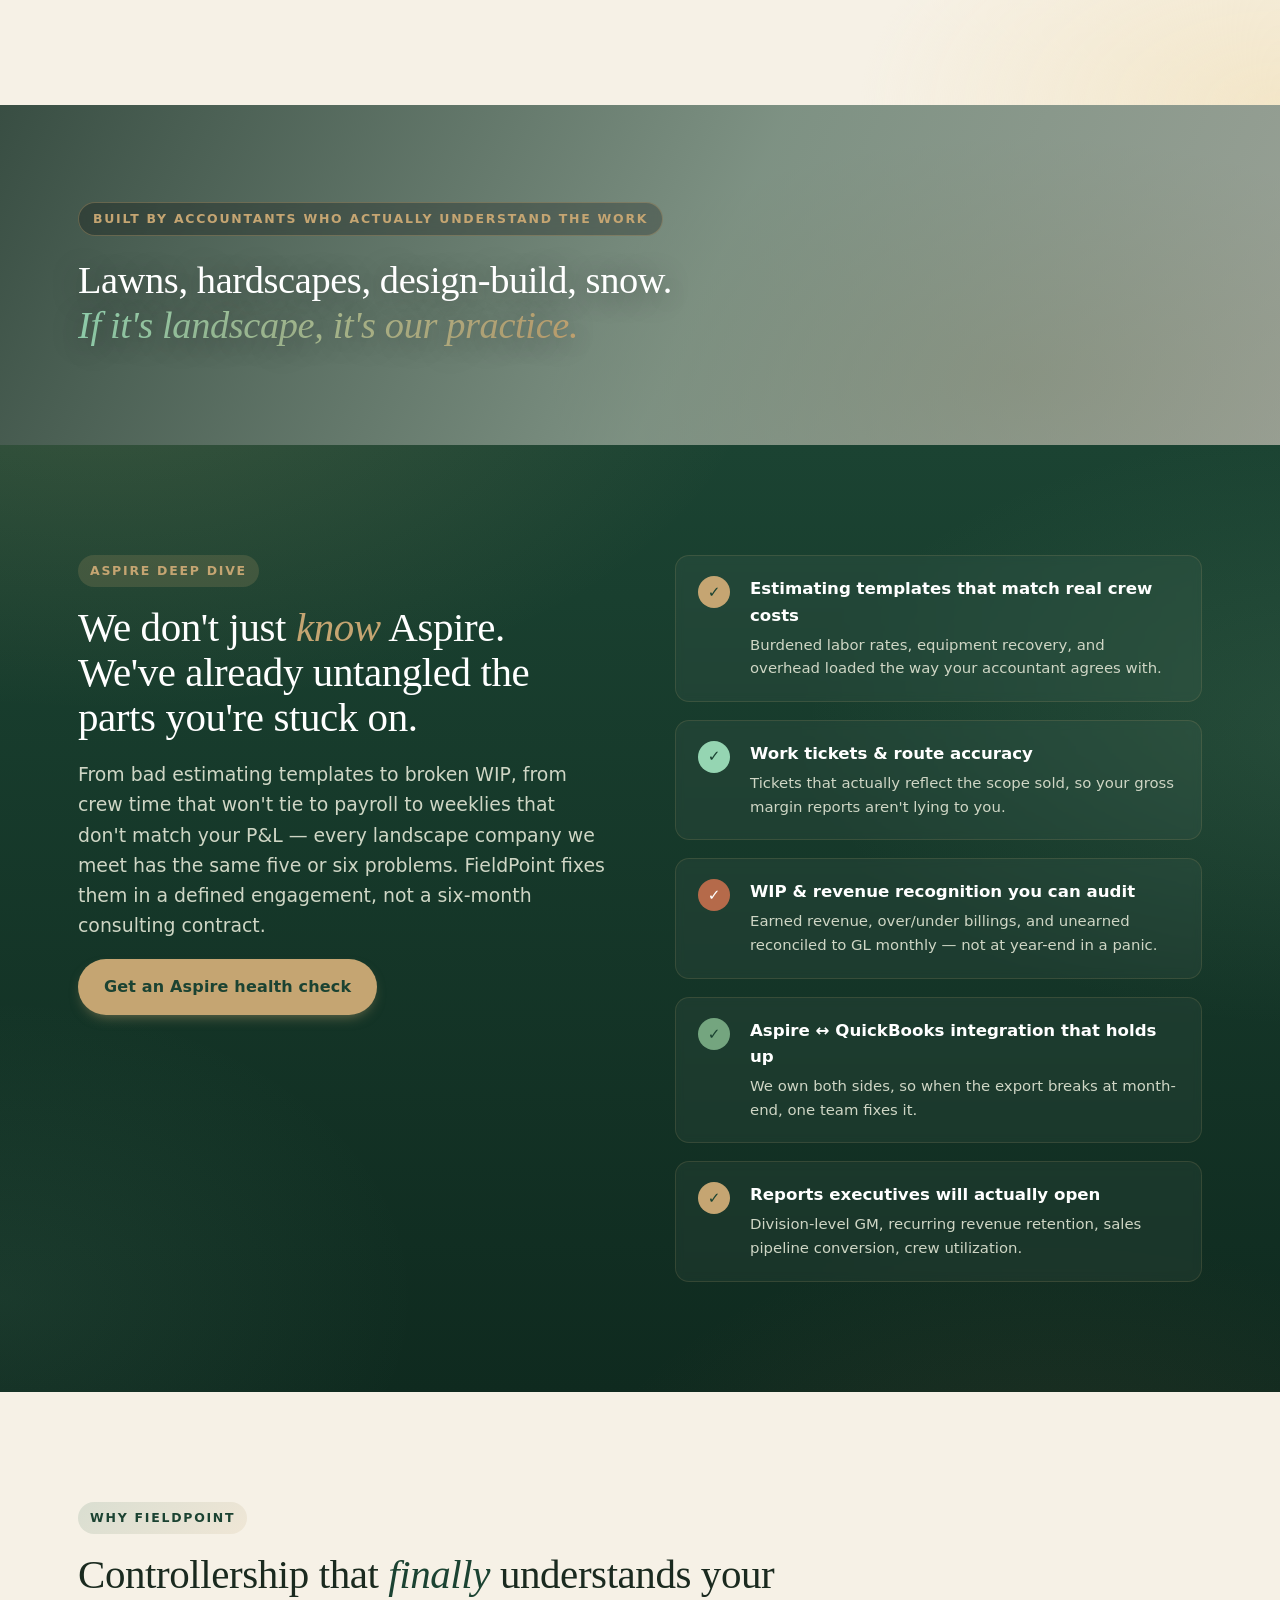
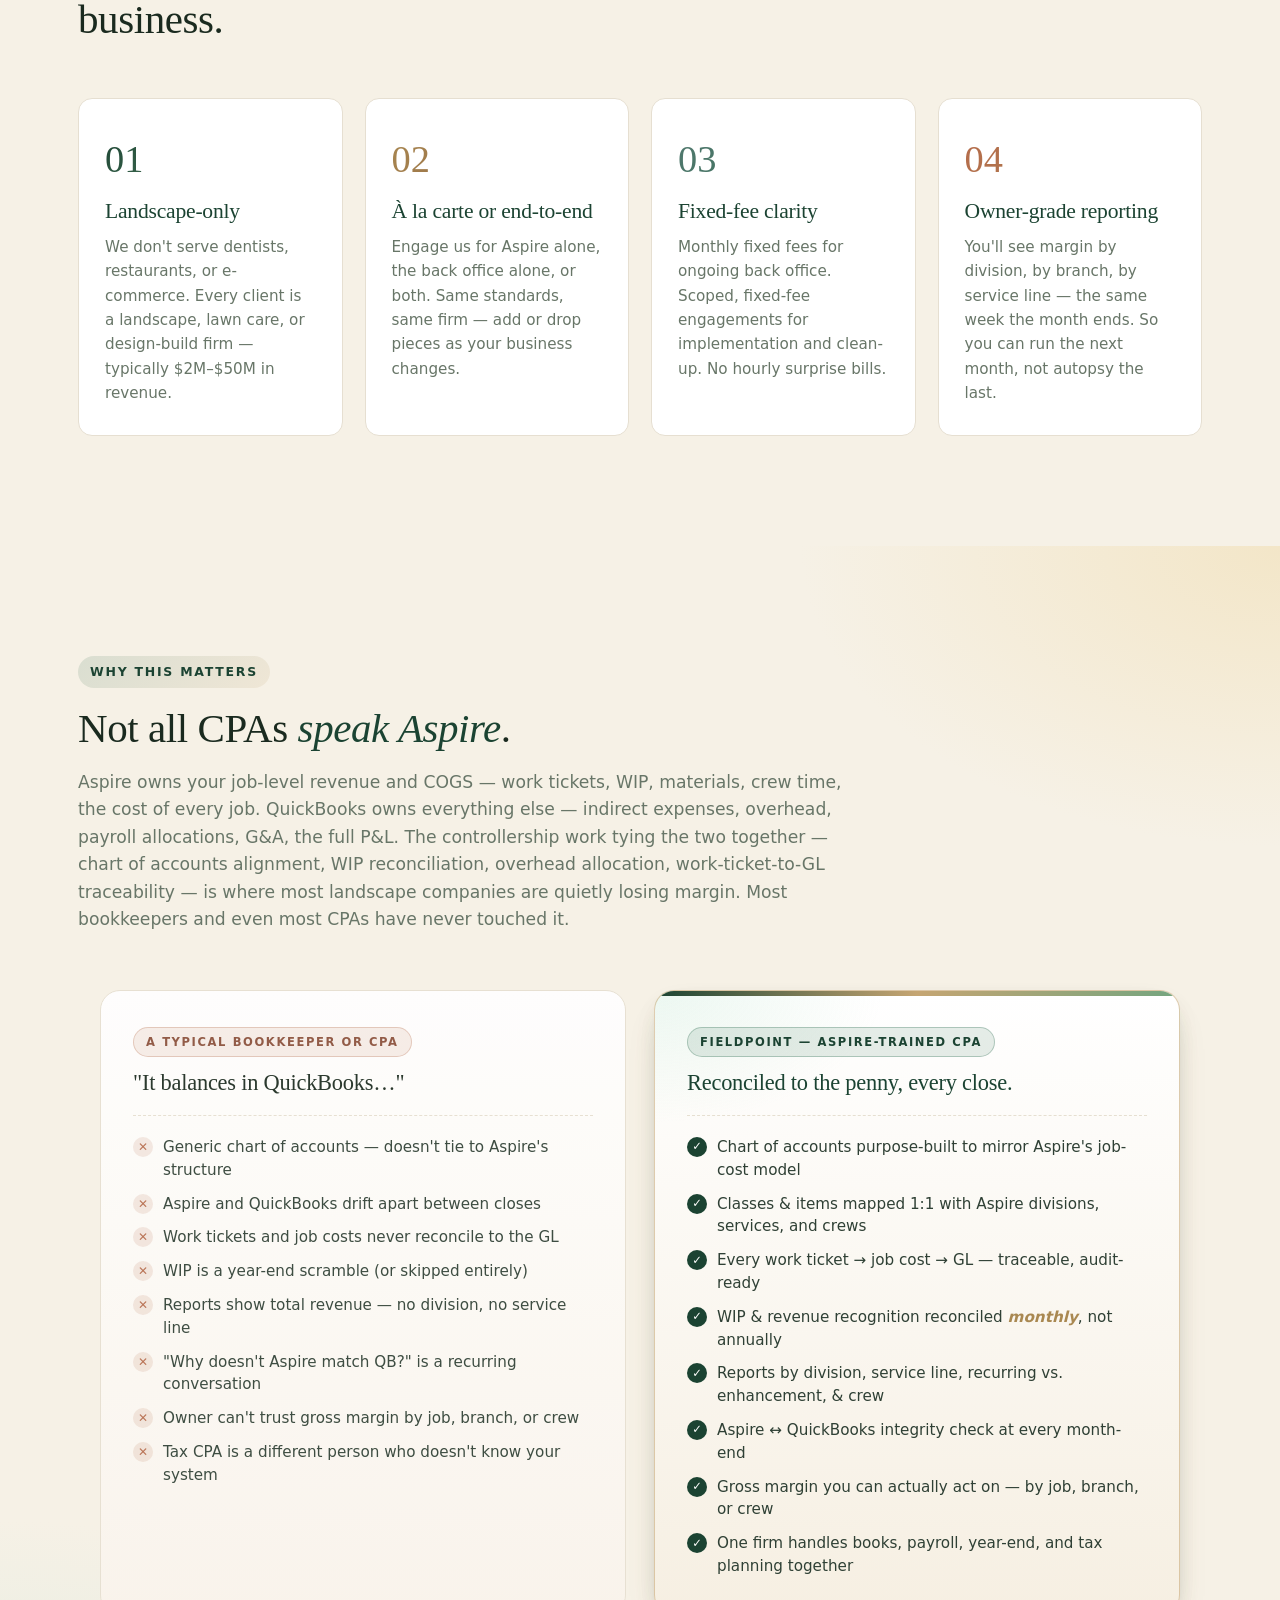
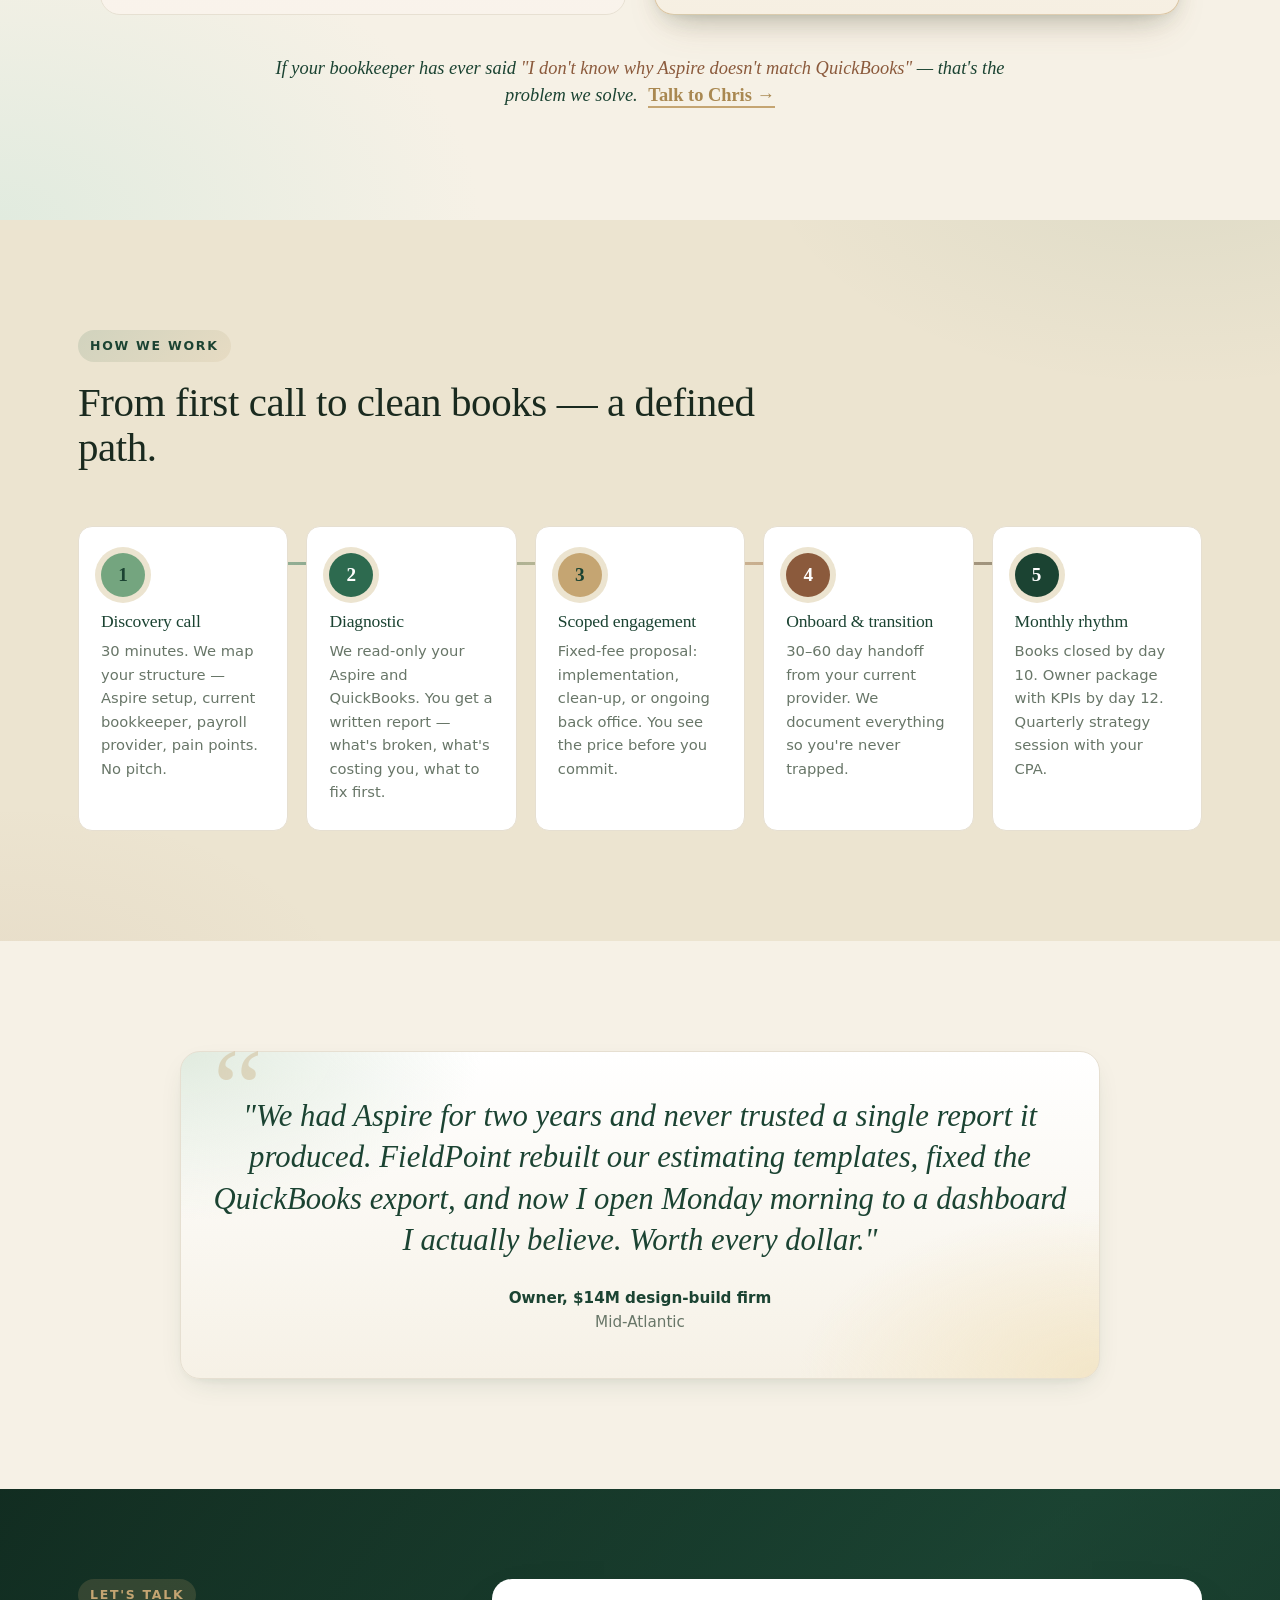
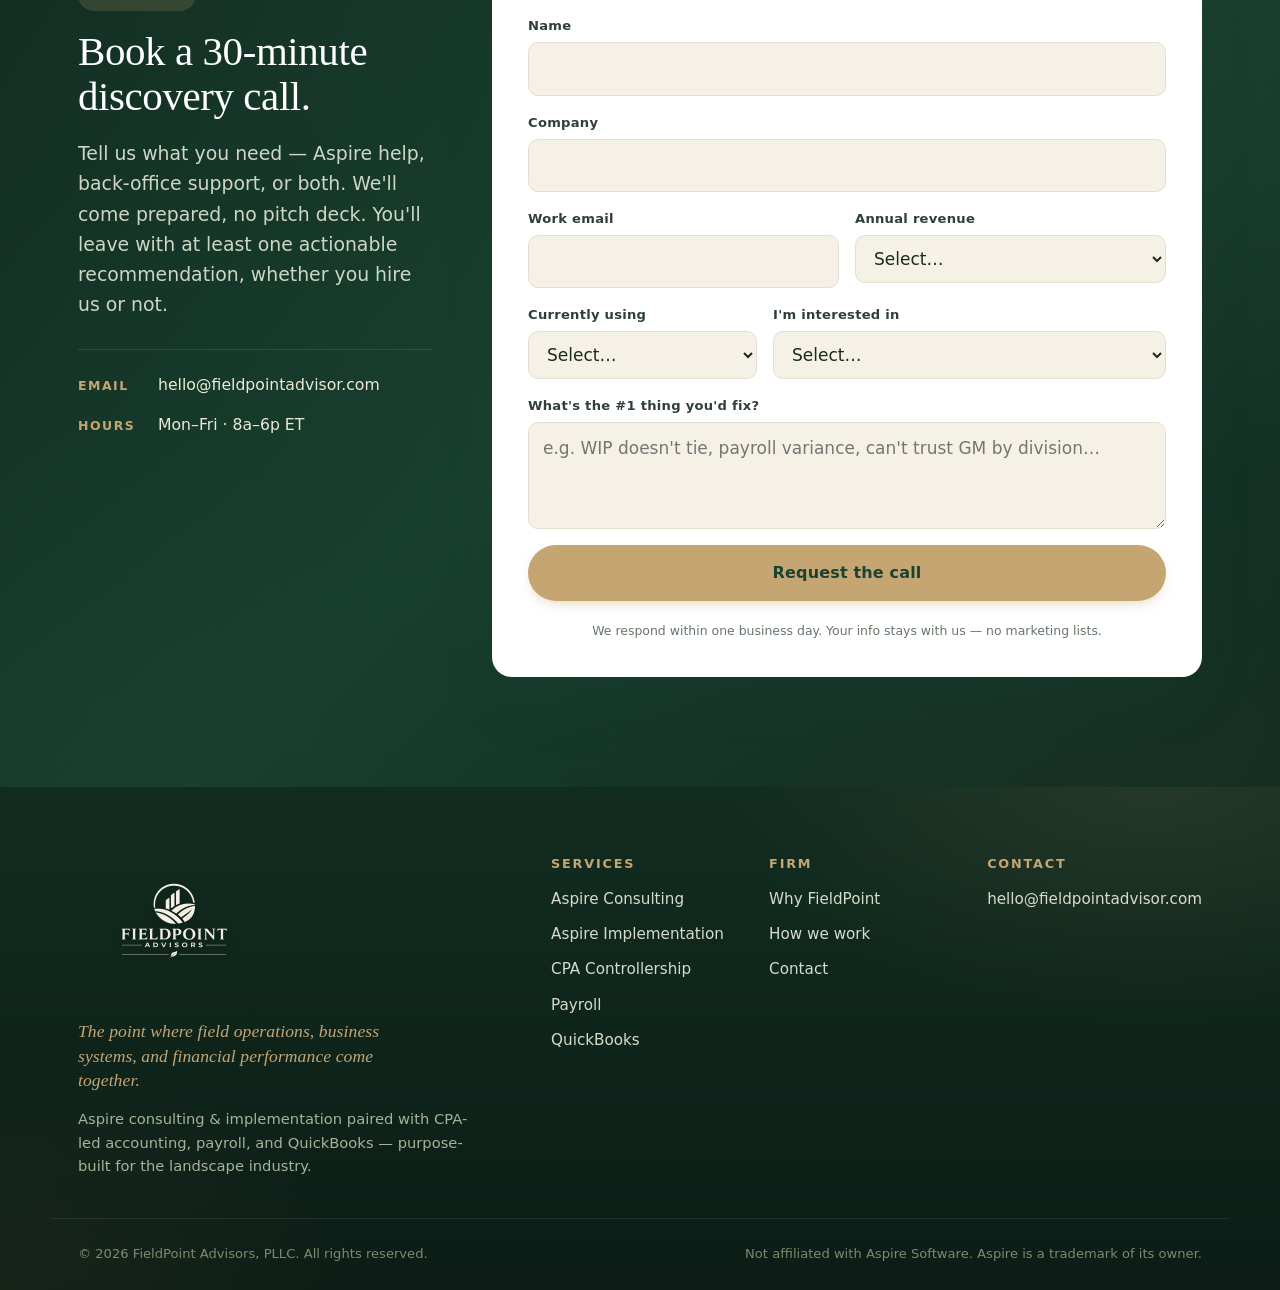
==== commit d808487d: "Add brand slogan to website footer 'The point where field operations, business systems, and financia" ====
--- a/index.html
+++ b/index.html
@@ -740,6 +740,9 @@
         <div class="brand brand-footer brand-image">
           <img src="assets/brand/logo-light.png" alt="FieldPoint Advisors" class="brand-logo brand-logo-footer" />
         </div>
+        <p class="footer-tagline">
+          The point where field operations, business systems, and financial performance come together.
+        </p>
         <p class="footer-blurb">
           Aspire consulting &amp; implementation paired with CPA-led accounting, payroll,
           and QuickBooks — purpose-built for the landscape industry.
--- a/styles.css
+++ b/styles.css
@@ -1009,7 +1009,17 @@
 }
 .brand-footer .brand-name { color: #fff; }
 .brand-footer .brand-tag { color: var(--gold); }
-.footer-blurb { margin: 18px 0 0; font-size: .95rem; max-width: 42ch; color: #a8b29a; }
+.footer-tagline {
+  margin: 22px 0 0;
+  font-family: var(--serif);
+  font-size: 1.1rem;
+  font-style: italic;
+  line-height: 1.4;
+  max-width: 38ch;
+  color: var(--gold);
+  letter-spacing: .005em;
+}
+.footer-blurb { margin: 14px 0 0; font-size: .92rem; max-width: 42ch; color: #a8b29a; }
 .footer-cols { display: grid; grid-template-columns: repeat(3, 1fr); gap: 30px; }
 .footer-cols h4 {
   font-family: var(--sans); font-size: .8rem; text-transform: uppercase;
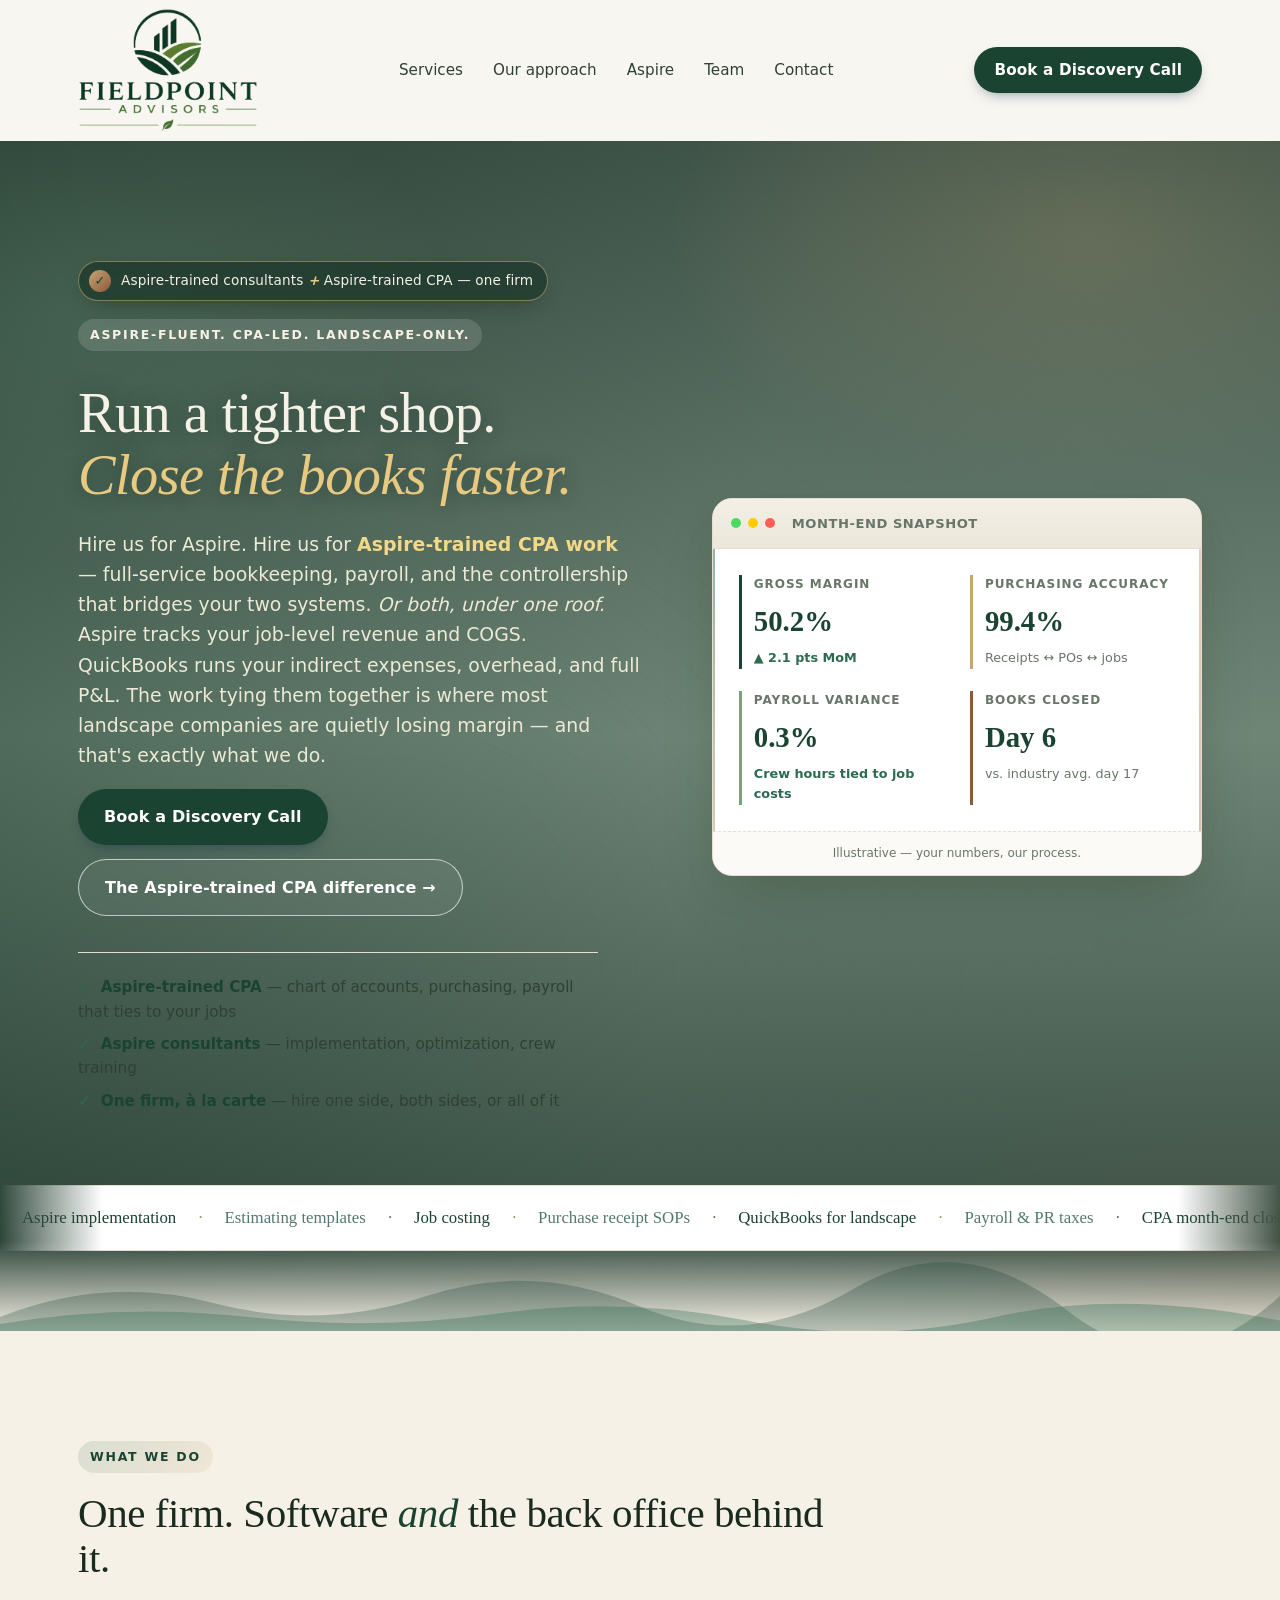
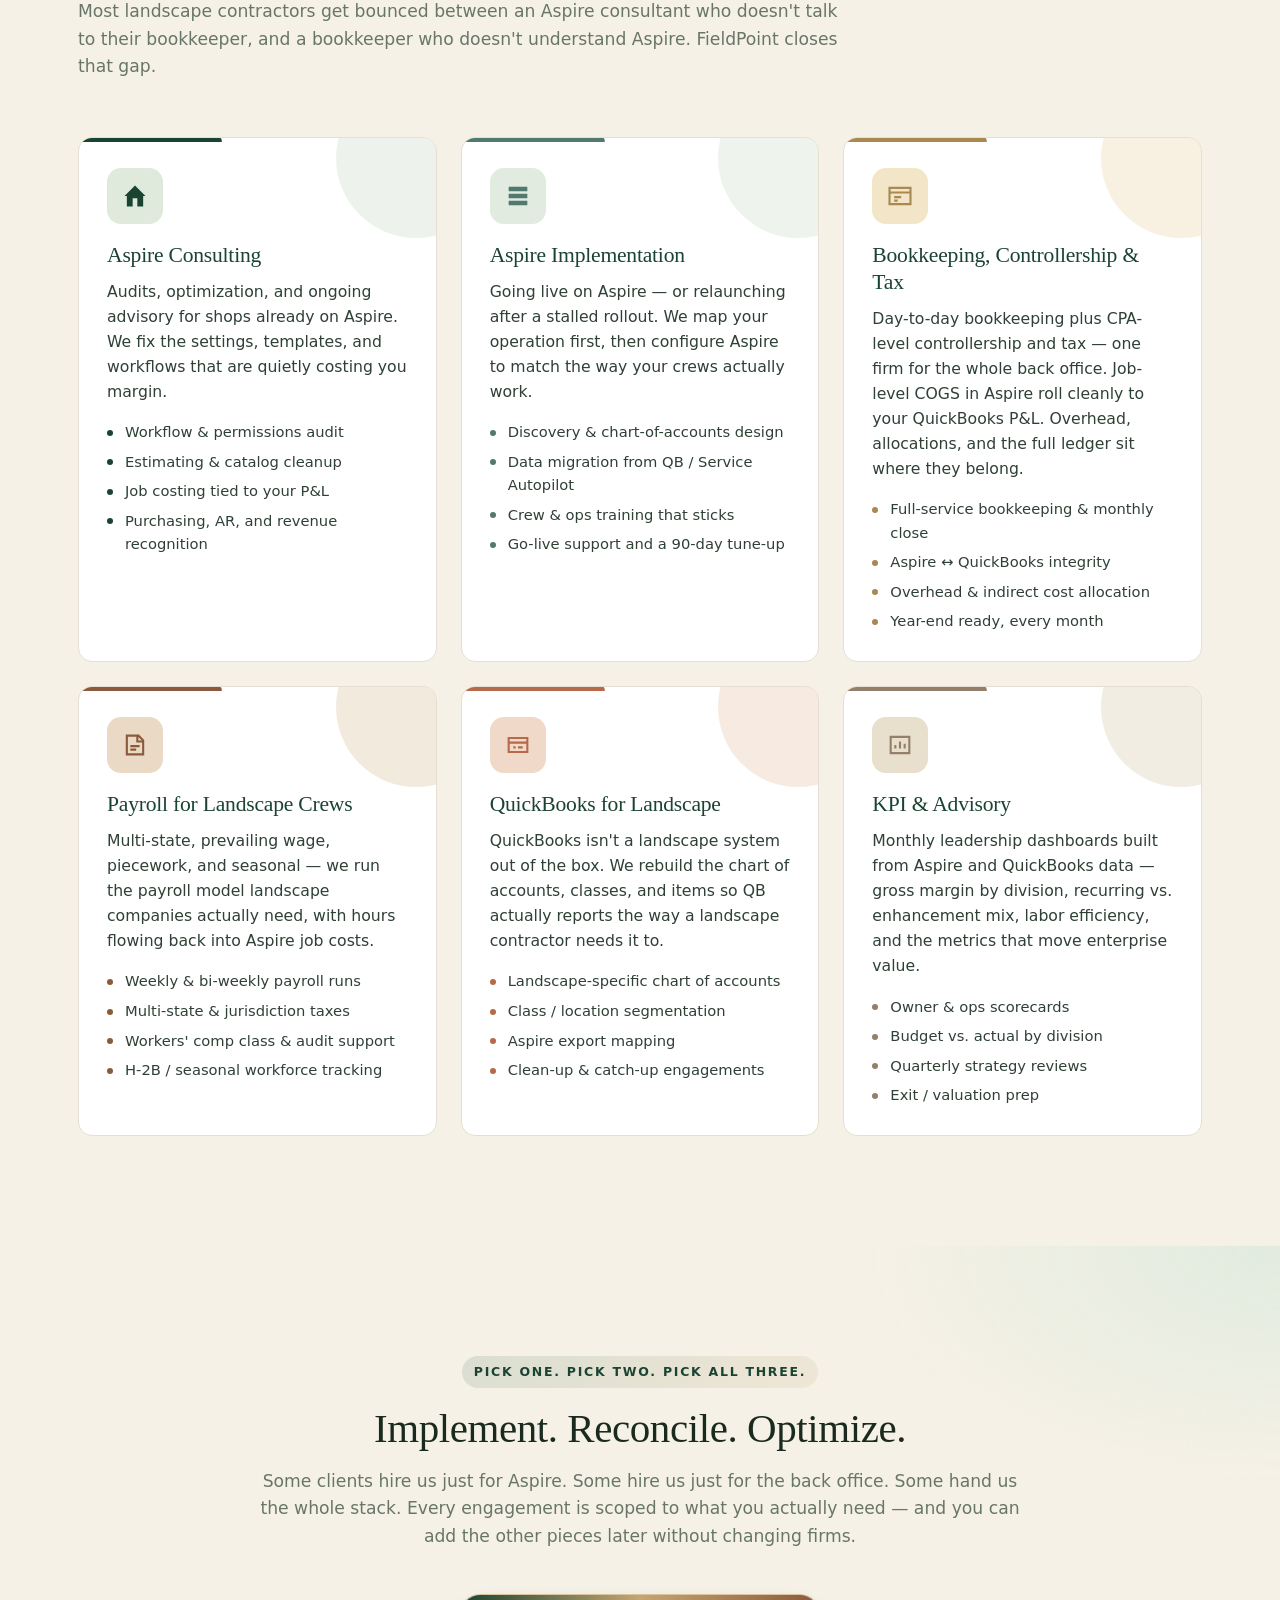
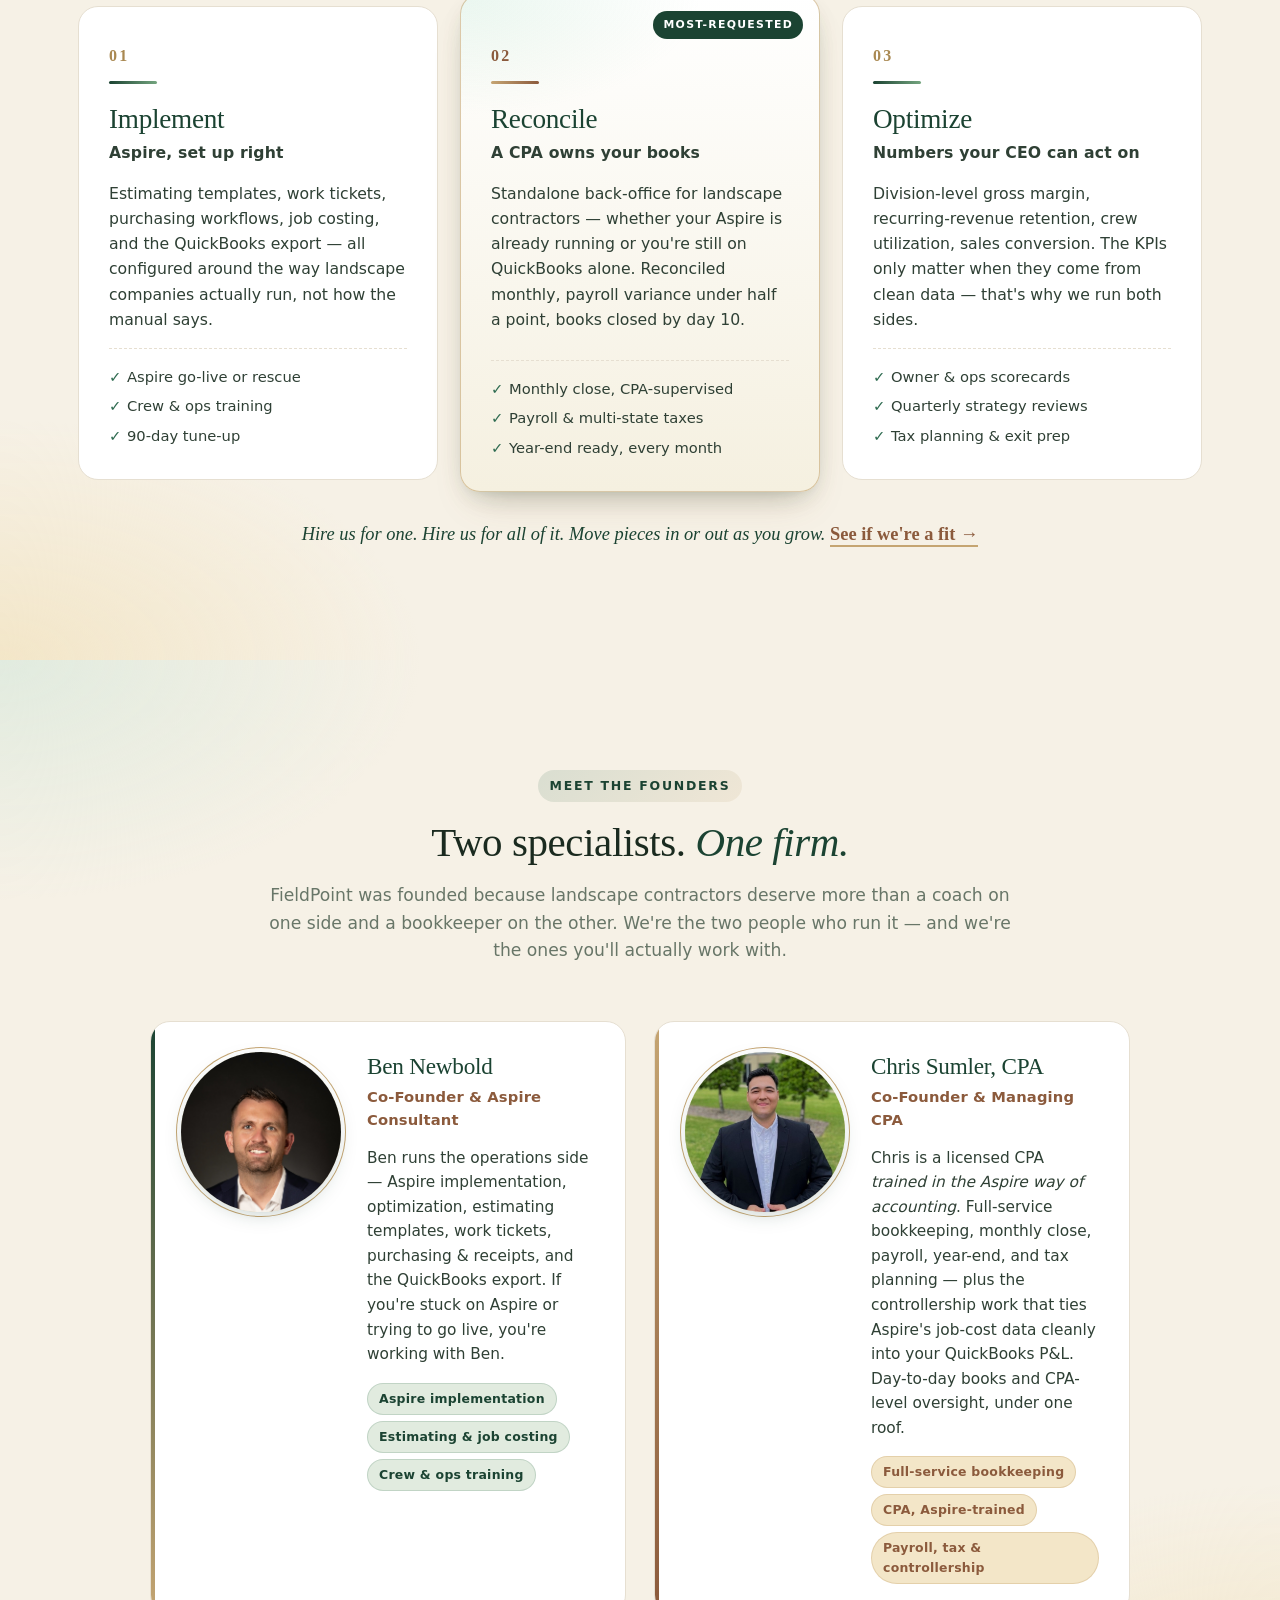
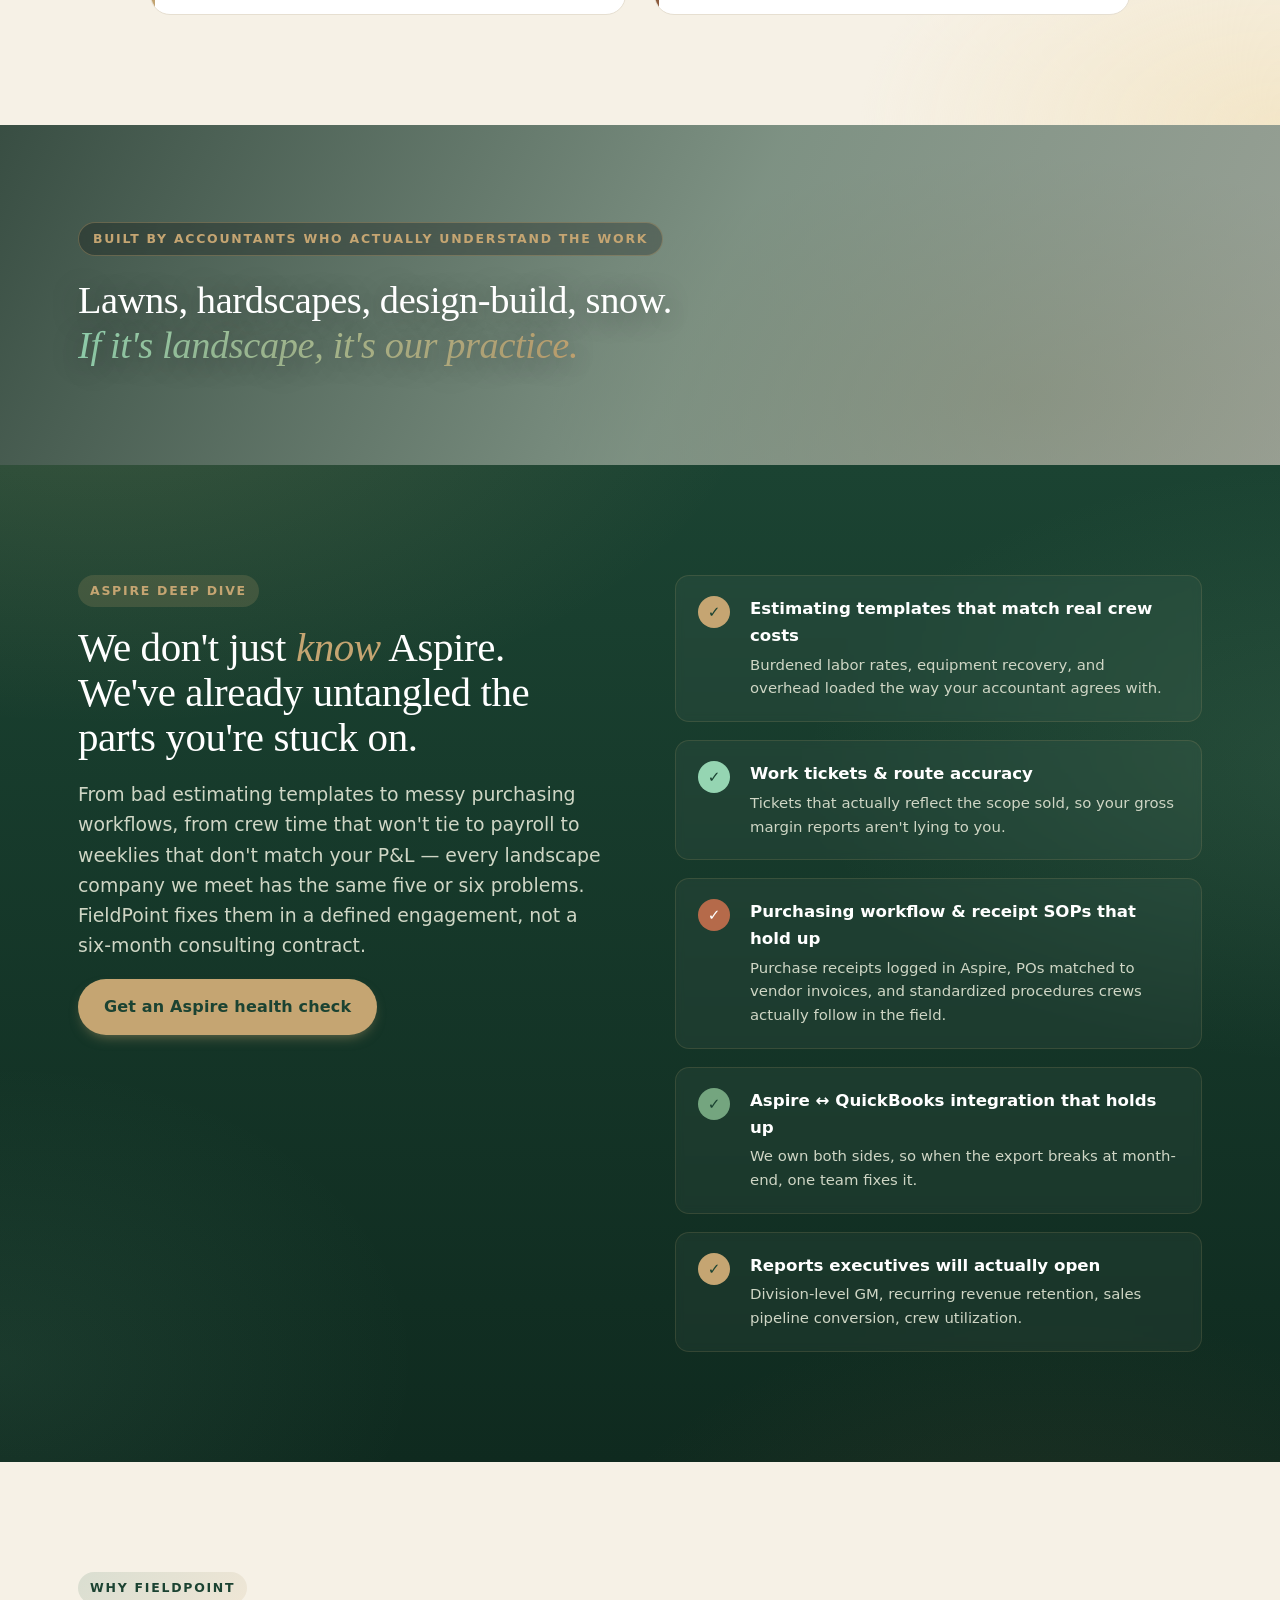
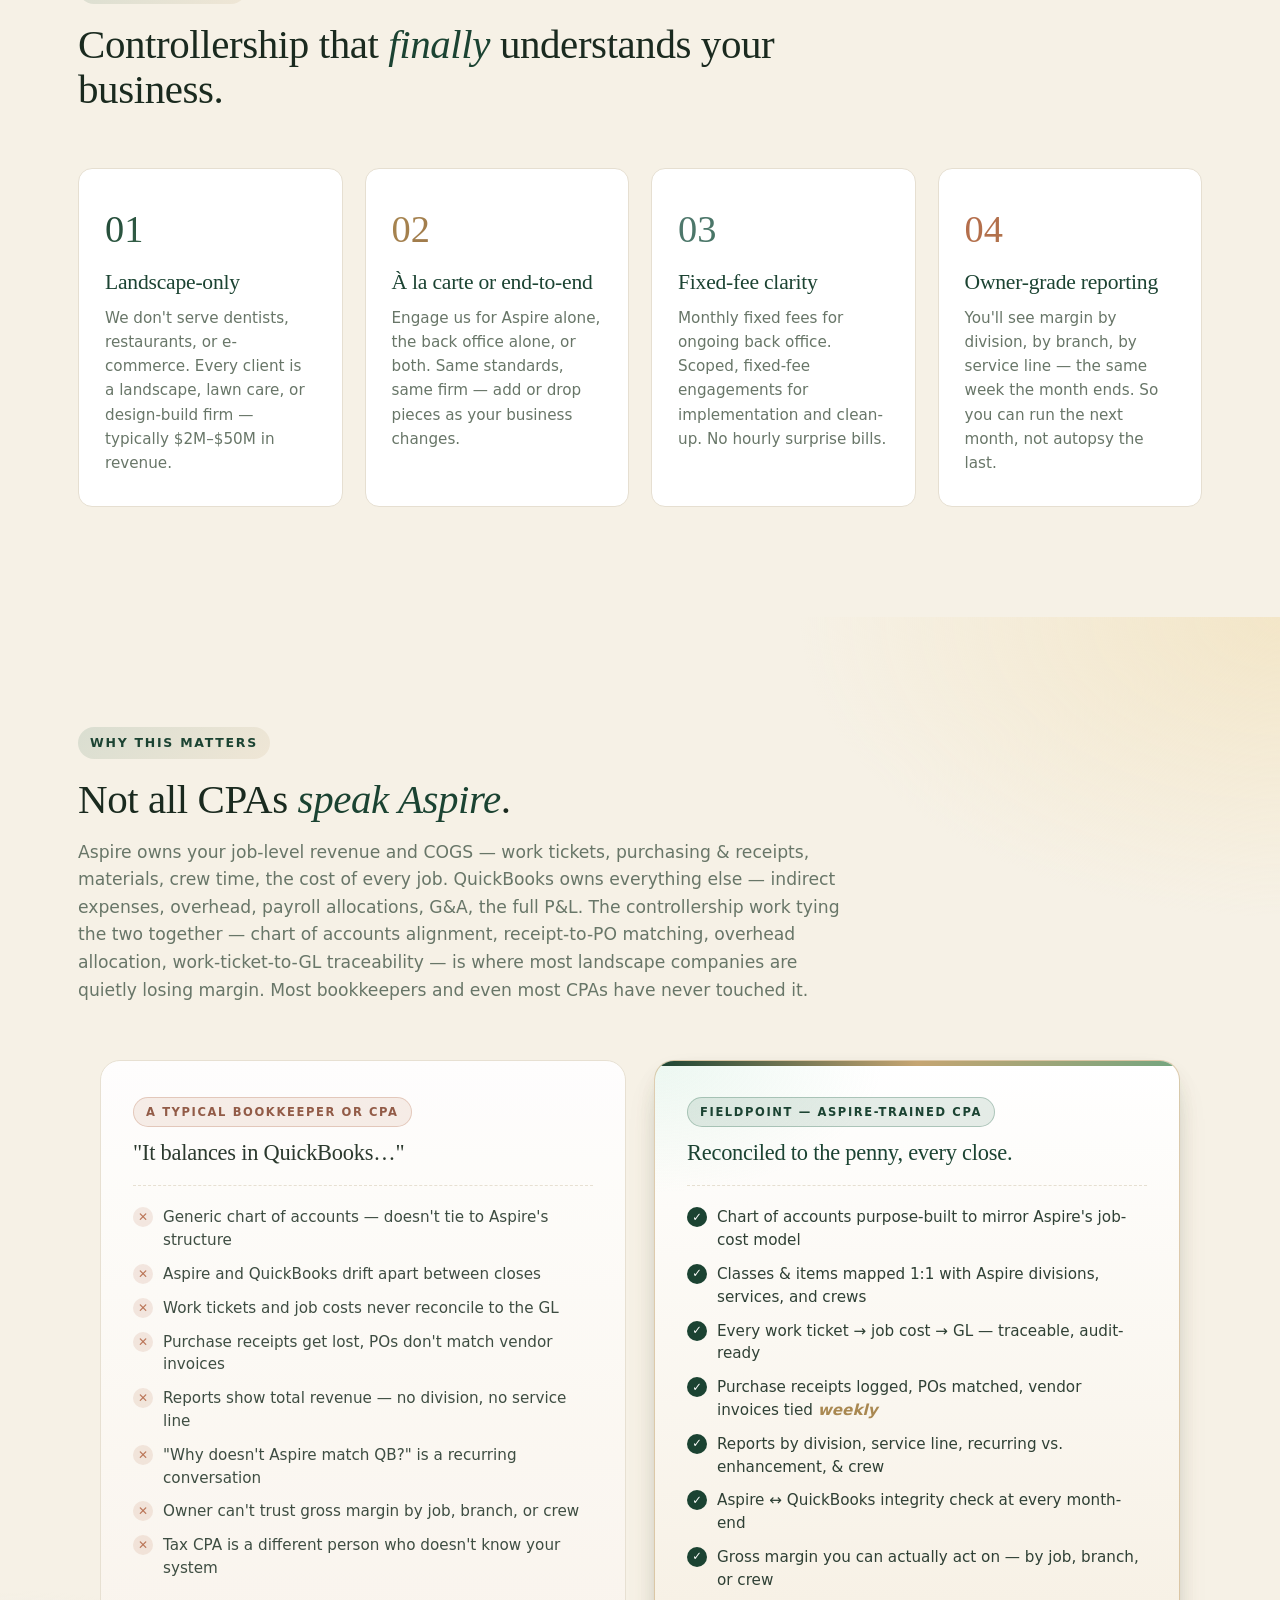
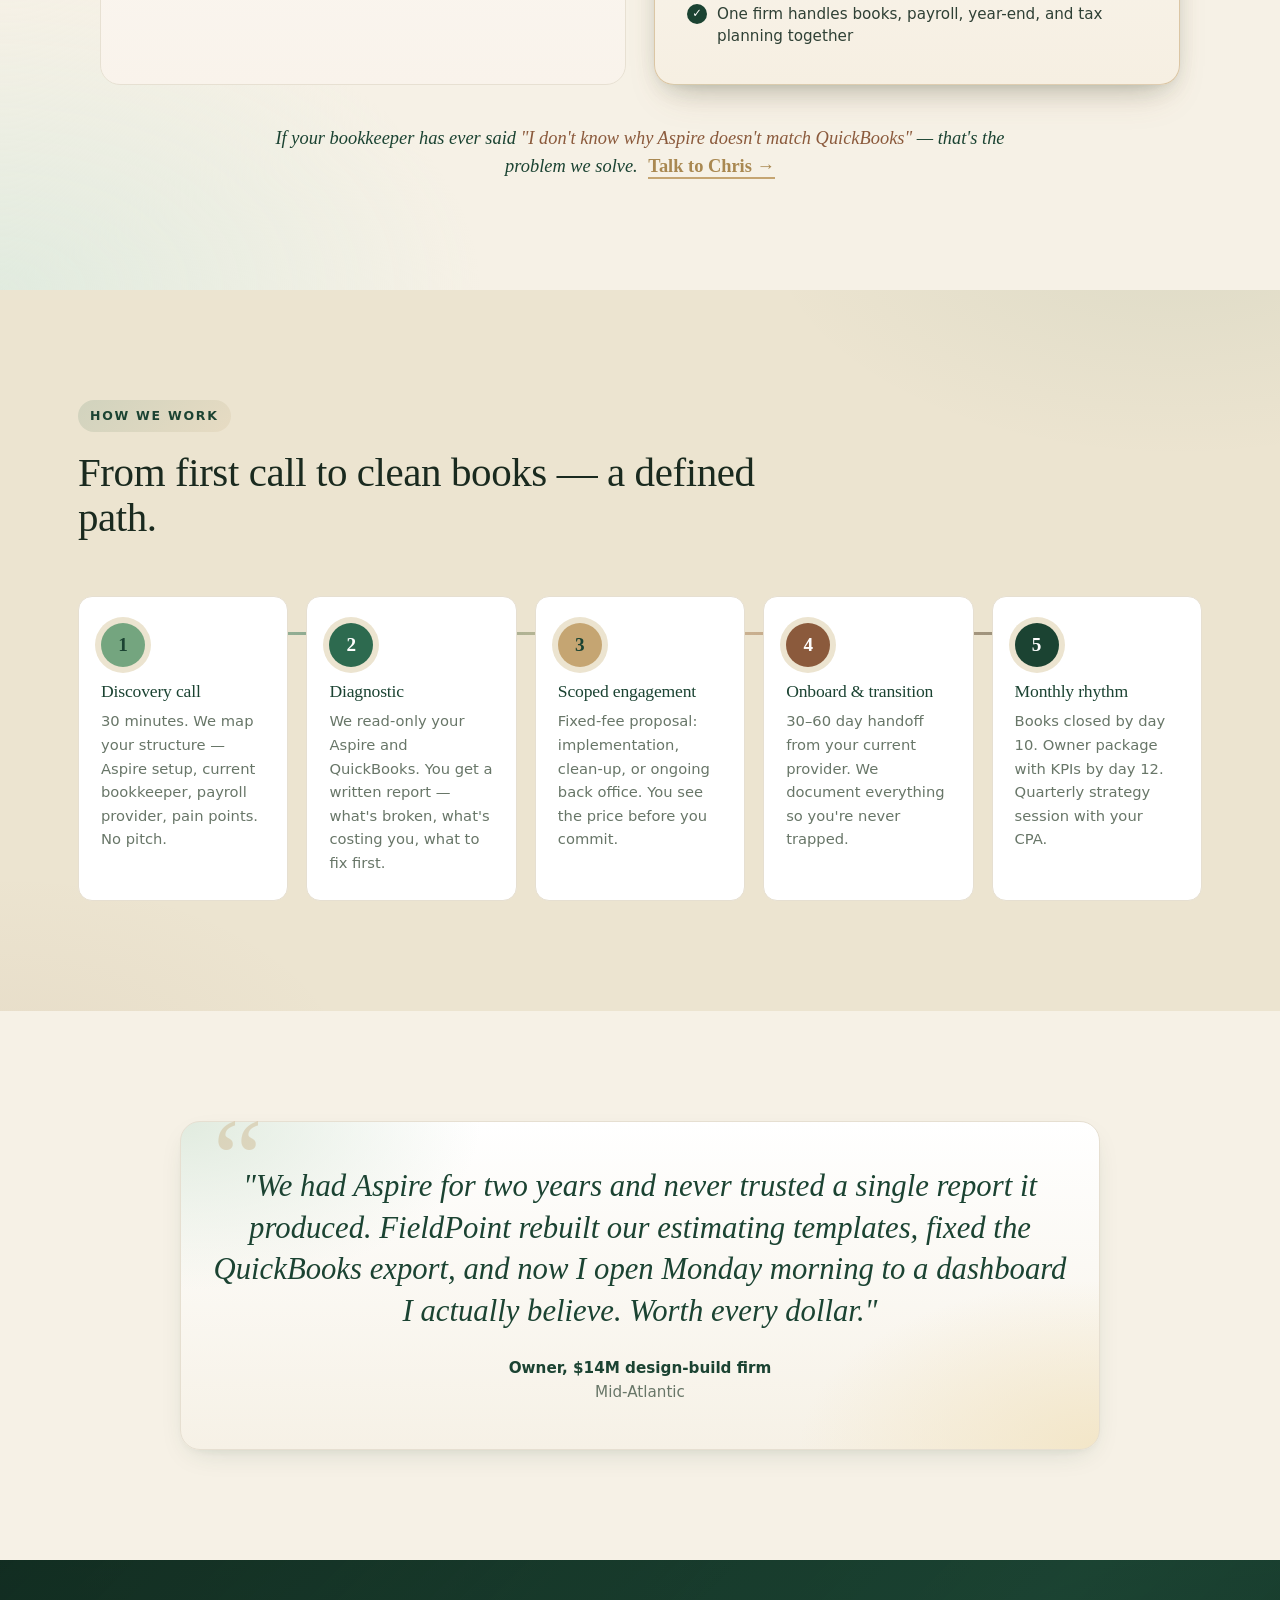
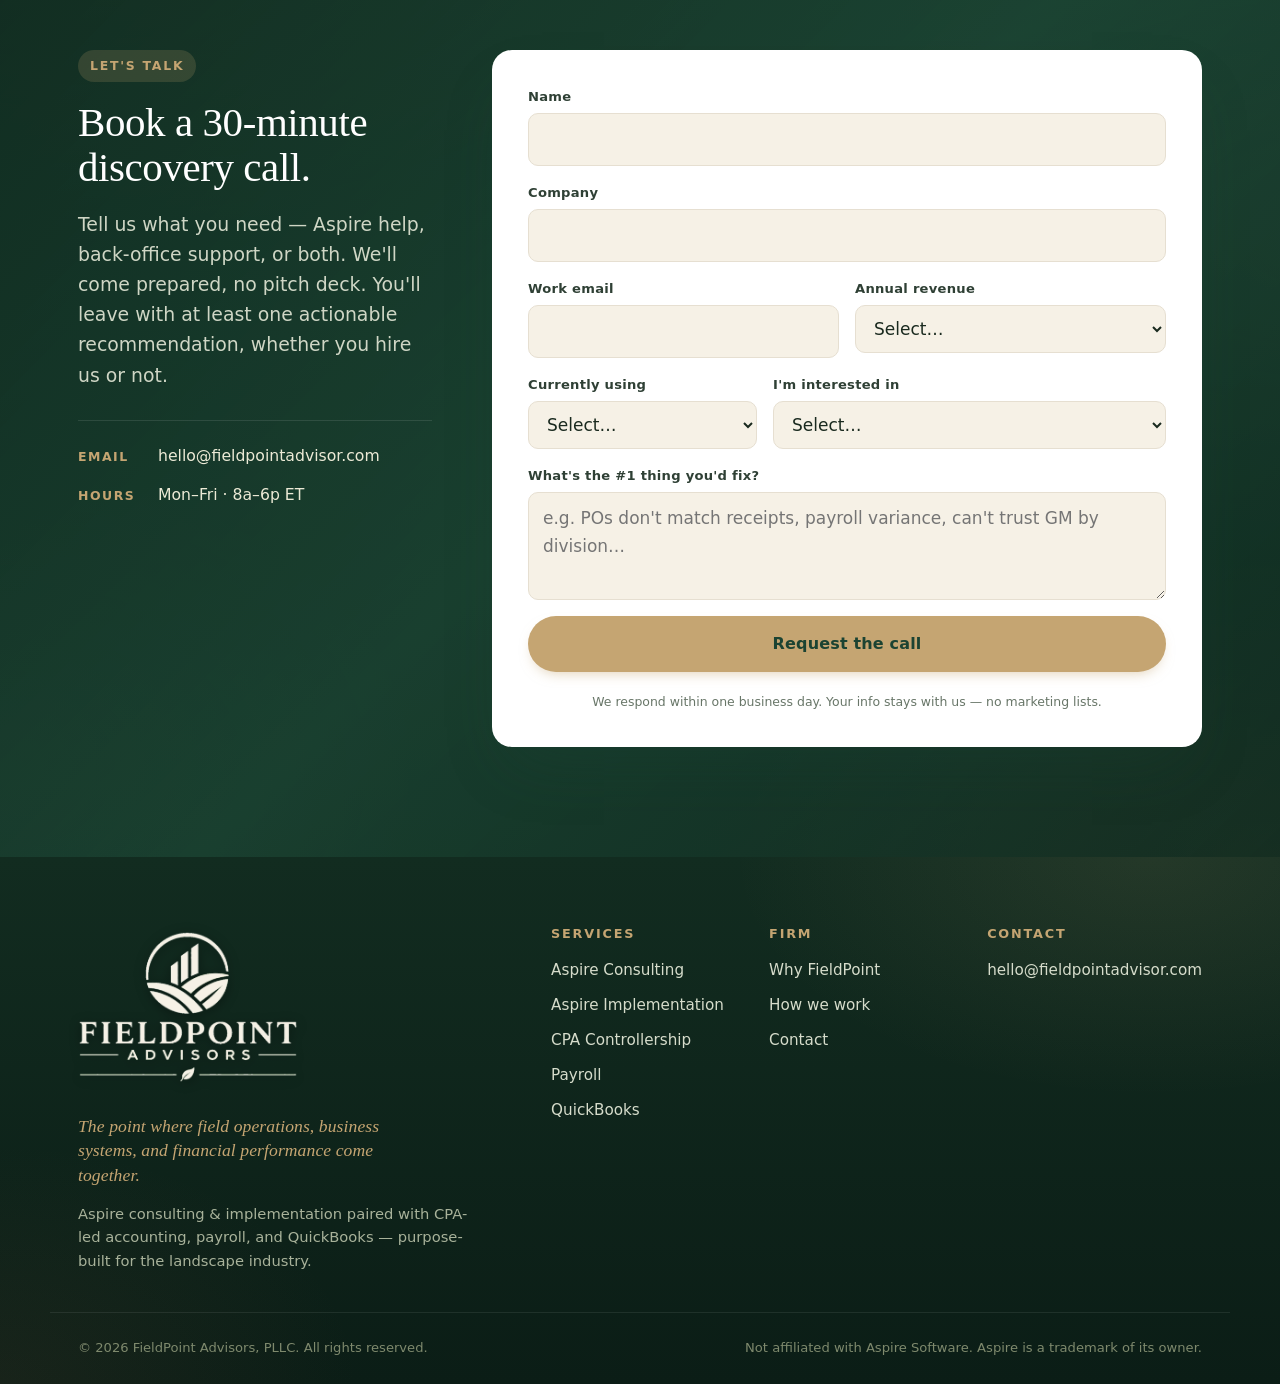
==== commit 76891fc4: "Replace WIP language with purchasing/PO/SOP focus - Hero KPI: 'WIP true-up $142,910' -> 'Purchasing " ====
--- a/index.html
+++ b/index.html
@@ -85,7 +85,7 @@
           </div>
 
           <ul class="hero-trust">
-            <li><strong>Aspire-trained CPA</strong> — chart of accounts, WIP, payroll that ties to your jobs</li>
+            <li><strong>Aspire-trained CPA</strong> — chart of accounts, purchasing, payroll that ties to your jobs</li>
             <li><strong>Aspire consultants</strong> — implementation, optimization, crew training</li>
             <li><strong>One firm, à la carte</strong> — hire one side, both sides, or all of it</li>
           </ul>
@@ -103,9 +103,9 @@
               <span class="kpi-delta up">▲ 2.1 pts MoM</span>
             </div>
             <div class="kpi">
-              <span class="kpi-label">WIP true-up</span>
-              <span class="kpi-value">$142,910</span>
-              <span class="kpi-delta">Reconciled · Aspire ↔ QB</span>
+              <span class="kpi-label">Purchasing accuracy</span>
+              <span class="kpi-value">99.4%</span>
+              <span class="kpi-delta">Receipts ↔ POs ↔ jobs</span>
             </div>
             <div class="kpi">
               <span class="kpi-label">Payroll variance</span>
@@ -127,7 +127,7 @@
           <span>Aspire implementation</span><span>·</span>
           <span>Estimating templates</span><span>·</span>
           <span>Job costing</span><span>·</span>
-          <span>WIP reporting</span><span>·</span>
+          <span>Purchase receipt SOPs</span><span>·</span>
           <span>QuickBooks for landscape</span><span>·</span>
           <span>Payroll &amp; PR taxes</span><span>·</span>
           <span>CPA month-end close</span><span>·</span>
@@ -136,7 +136,7 @@
           <span>Aspire implementation</span><span>·</span>
           <span>Estimating templates</span><span>·</span>
           <span>Job costing</span><span>·</span>
-          <span>WIP reporting</span><span>·</span>
+          <span>Purchase receipt SOPs</span><span>·</span>
           <span>QuickBooks for landscape</span><span>·</span>
           <span>Payroll &amp; PR taxes</span><span>·</span>
           <span>CPA month-end close</span>
@@ -172,7 +172,7 @@
               <li>Workflow &amp; permissions audit</li>
               <li>Estimating &amp; catalog cleanup</li>
               <li>Job costing tied to your P&amp;L</li>
-              <li>WIP, AR, and revenue recognition</li>
+              <li>Purchasing, AR, and revenue recognition</li>
             </ul>
           </article>
 
@@ -290,9 +290,9 @@
             <h3>Implement</h3>
             <p class="pillar-tag">Aspire, set up right</p>
             <p>
-              Estimating templates, work tickets, WIP, job costing, and the
-              QuickBooks export — all configured around the way landscape companies
-              actually run, not how the manual says.
+              Estimating templates, work tickets, purchasing workflows, job costing,
+              and the QuickBooks export — all configured around the way landscape
+              companies actually run, not how the manual says.
             </p>
             <ul>
               <li>Aspire go-live or rescue</li>
@@ -369,7 +369,7 @@
               <p class="team-title">Co-Founder &amp; Aspire Consultant</p>
               <p class="team-bio">
                 Ben runs the operations side — Aspire implementation, optimization,
-                estimating templates, work tickets, WIP, and the QuickBooks export.
+                estimating templates, work tickets, purchasing &amp; receipts, and the QuickBooks export.
                 If you're stuck on Aspire or trying to go live, you're working
                 with Ben.
               </p>
@@ -430,7 +430,7 @@
             We've already untangled the parts you're stuck on.
           </h2>
           <p class="lede lede-light">
-            From bad estimating templates to broken WIP, from crew time that won't tie
+            From bad estimating templates to messy purchasing workflows, from crew time that won't tie
             to payroll to weeklies that don't match your P&amp;L — every landscape
             company we meet has the same five or six problems. FieldPoint fixes them in a
             defined engagement, not a six-month consulting contract.
@@ -459,8 +459,8 @@
           <li>
             <span class="check" aria-hidden="true">✓</span>
             <div>
-              <strong>WIP &amp; revenue recognition you can audit</strong>
-              <p>Earned revenue, over/under billings, and unearned reconciled to GL monthly — not at year-end in a panic.</p>
+              <strong>Purchasing workflow &amp; receipt SOPs that hold up</strong>
+              <p>Purchase receipts logged in Aspire, POs matched to vendor invoices, and standardized procedures crews actually follow in the field.</p>
             </div>
           </li>
           <li>
@@ -534,13 +534,14 @@
           <span class="eyebrow">Why this matters</span>
           <h2>Not all CPAs <em>speak Aspire</em>.</h2>
           <p class="section-sub">
-            Aspire owns your job-level revenue and COGS — work tickets, WIP, materials,
-            crew time, the cost of every job. QuickBooks owns everything else — indirect
-            expenses, overhead, payroll allocations, G&amp;A, the full P&amp;L. The
-            controllership work tying the two together — chart of accounts alignment,
-            WIP reconciliation, overhead allocation, work-ticket-to-GL traceability —
-            is where most landscape companies are quietly losing margin. Most
-            bookkeepers and even most CPAs have never touched it.
+            Aspire owns your job-level revenue and COGS — work tickets, purchasing
+            &amp; receipts, materials, crew time, the cost of every job. QuickBooks owns
+            everything else — indirect expenses, overhead, payroll allocations, G&amp;A,
+            the full P&amp;L. The controllership work tying the two together — chart of
+            accounts alignment, receipt-to-PO matching, overhead allocation,
+            work-ticket-to-GL traceability — is where most landscape companies are
+            quietly losing margin. Most bookkeepers and even most CPAs have never
+            touched it.
           </p>
         </header>
 
@@ -554,7 +555,7 @@
               <li>Generic chart of accounts — doesn't tie to Aspire's structure</li>
               <li>Aspire and QuickBooks drift apart between closes</li>
               <li>Work tickets and job costs never reconcile to the GL</li>
-              <li>WIP is a year-end scramble (or skipped entirely)</li>
+              <li>Purchase receipts get lost, POs don't match vendor invoices</li>
               <li>Reports show total revenue — no division, no service line</li>
               <li>"Why doesn't Aspire match QB?" is a recurring conversation</li>
               <li>Owner can't trust gross margin by job, branch, or crew</li>
@@ -571,7 +572,7 @@
               <li>Chart of accounts purpose-built to mirror Aspire's job-cost model</li>
               <li>Classes &amp; items mapped 1:1 with Aspire divisions, services, and crews</li>
               <li>Every work ticket → job cost → GL — traceable, audit-ready</li>
-              <li>WIP &amp; revenue recognition reconciled <em>monthly</em>, not annually</li>
+              <li>Purchase receipts logged, POs matched, vendor invoices tied <em>weekly</em></li>
               <li>Reports by division, service line, recurring vs. enhancement, &amp; crew</li>
               <li>Aspire ↔ QuickBooks integrity check at every month-end</li>
               <li>Gross margin you can actually act on — by job, branch, or crew</li>
@@ -725,7 +726,7 @@
           </div>
           <div class="field">
             <label for="message">What's the #1 thing you'd fix?</label>
-            <textarea id="message" name="message" rows="3" placeholder="e.g. WIP doesn't tie, payroll variance, can't trust GM by division…"></textarea>
+            <textarea id="message" name="message" rows="3" placeholder="e.g. POs don't match receipts, payroll variance, can't trust GM by division…"></textarea>
           </div>
           <button type="submit" class="btn btn-gold btn-lg btn-block">Request the call</button>
           <p class="form-fine">We respond within one business day. Your info stays with us — no marketing lists.</p>
--- a/styles.css
+++ b/styles.css
@@ -150,19 +150,19 @@
 }
 .nav-wrap {
   display: flex; align-items: center; justify-content: space-between;
-  height: 120px; gap: 24px;
+  height: 140px; gap: 24px;
 }
 .brand { display: inline-flex; align-items: center; gap: 12px; }
 .brand-image { padding: 4px 0; }
 .brand-logo {
   display: block;
-  height: 104px;
+  height: 124px;
   width: auto;
   transition: transform .3s ease;
 }
 .brand:hover .brand-logo { transform: scale(1.03); }
 .brand-logo-footer {
-  height: 128px;
+  height: 152px;
   filter: drop-shadow(0 2px 6px rgba(0,0,0,.4));
 }
 /* legacy classes kept in case styles reference them */
@@ -1065,9 +1065,9 @@
   .hero { padding: 70px 0 40px; }
   .primary-nav, .nav-cta { display: none; }
   .nav-toggle { display: inline-flex; }
-  .nav-wrap { height: 88px; }
-  .brand-logo { height: 72px; }
-  .brand-logo-footer { height: 96px; }
+  .nav-wrap { height: 100px; }
+  .brand-logo { height: 84px; }
+  .brand-logo-footer { height: 112px; }
   .services-grid, .why-grid, .process { grid-template-columns: 1fr; }
   .field-row { grid-template-columns: 1fr; }
   .footer-cols { grid-template-columns: repeat(2, 1fr); }
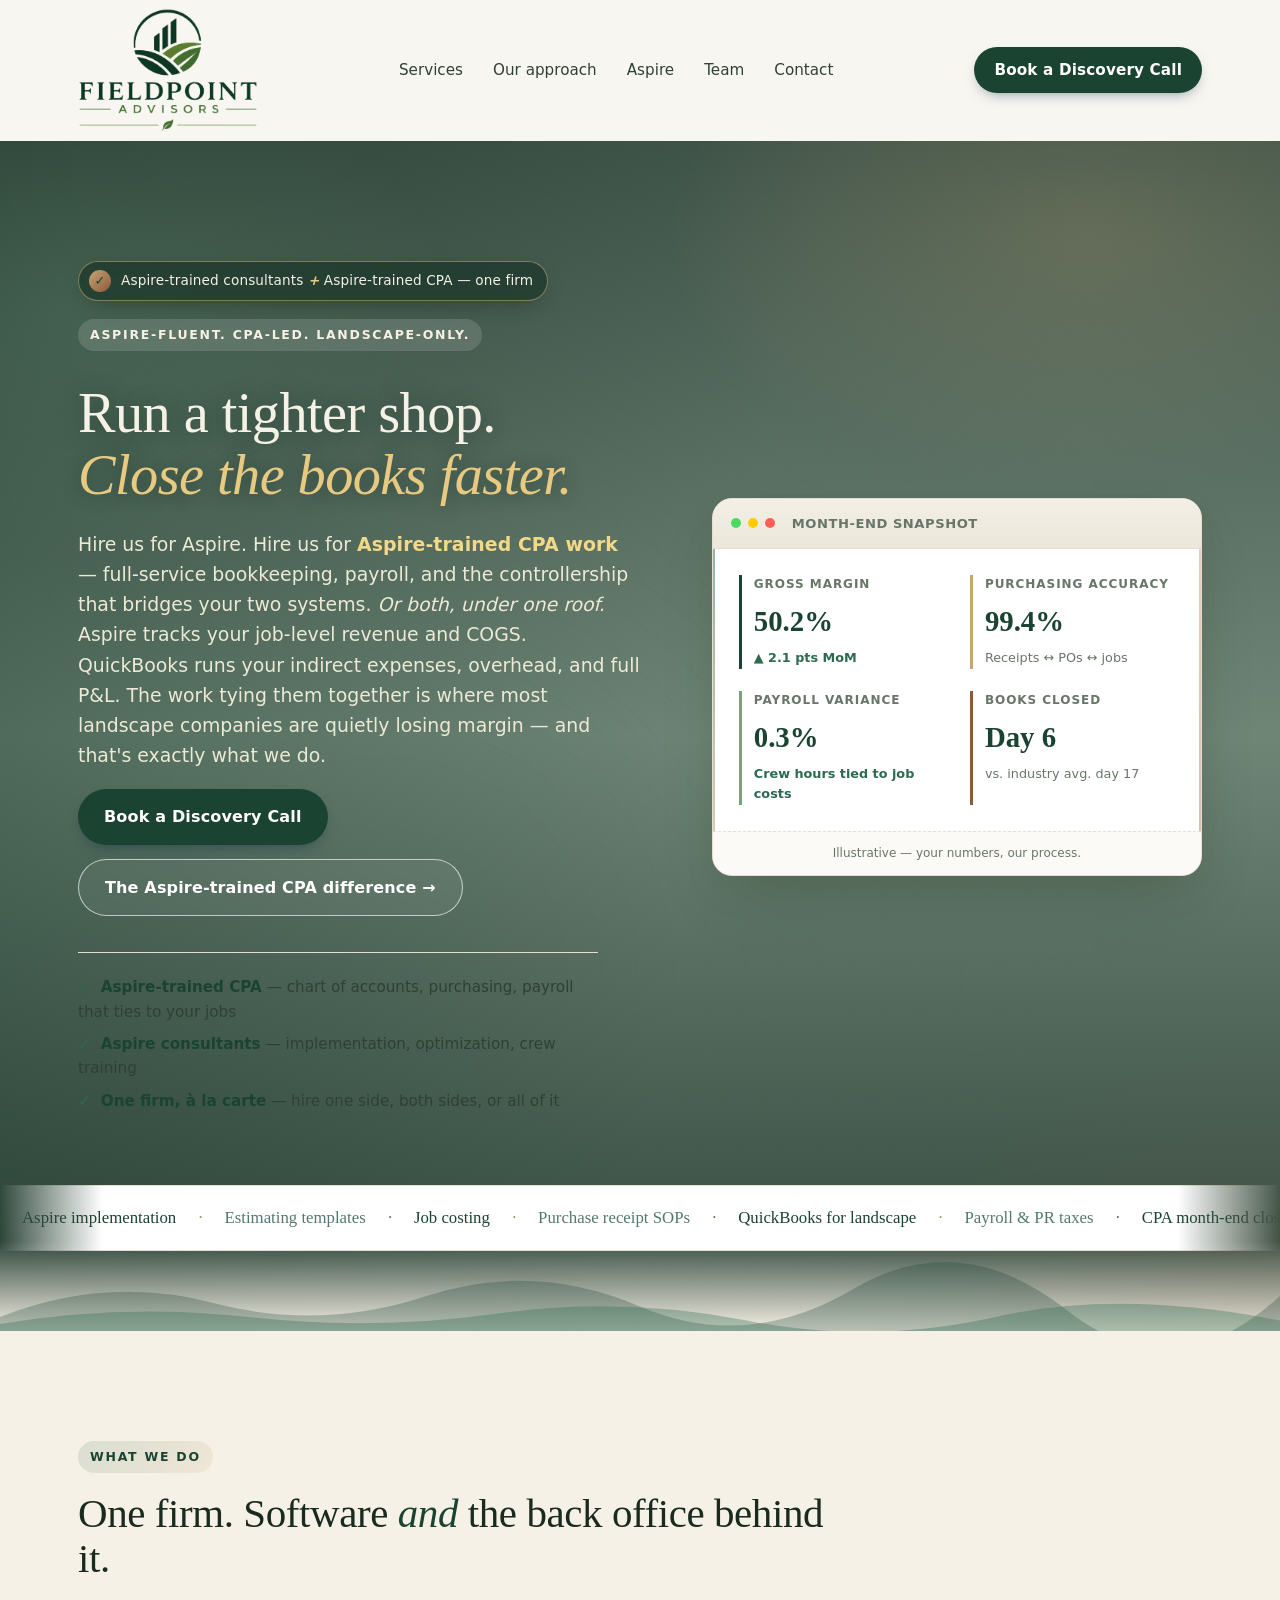
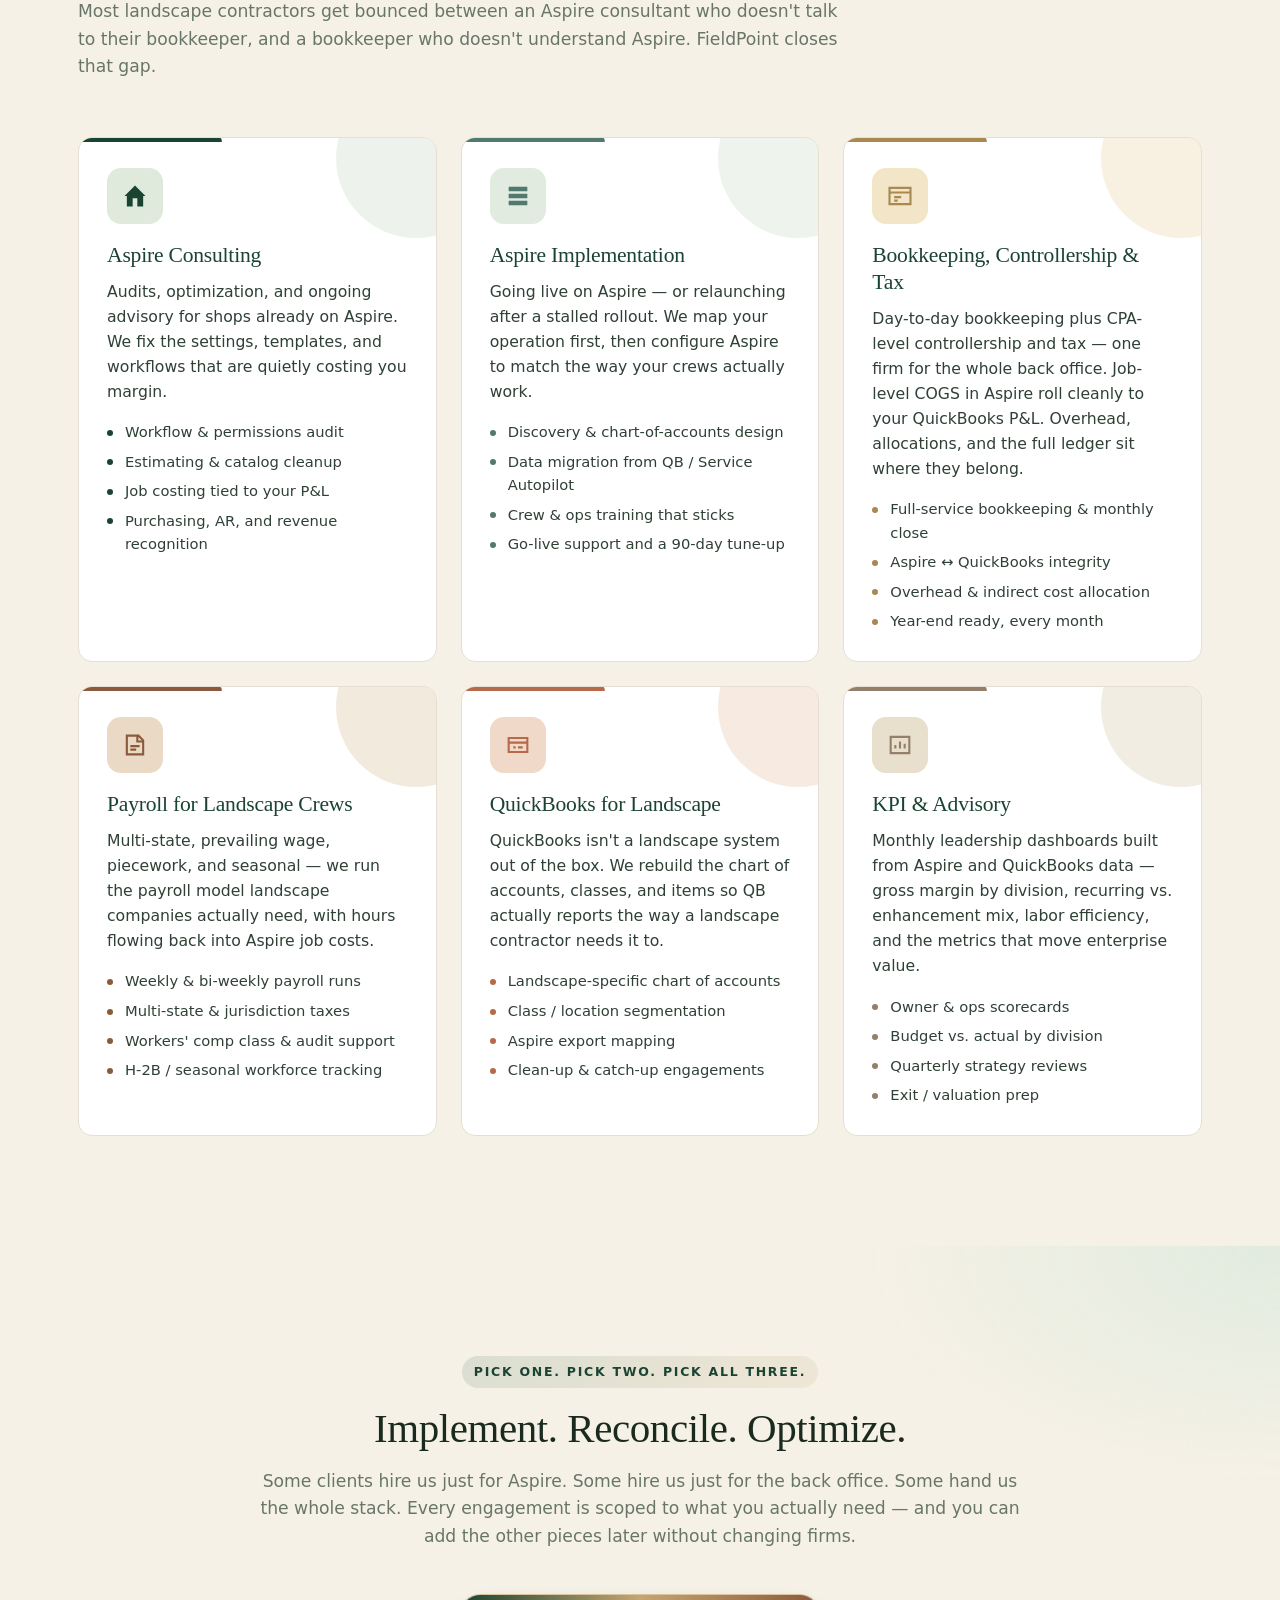
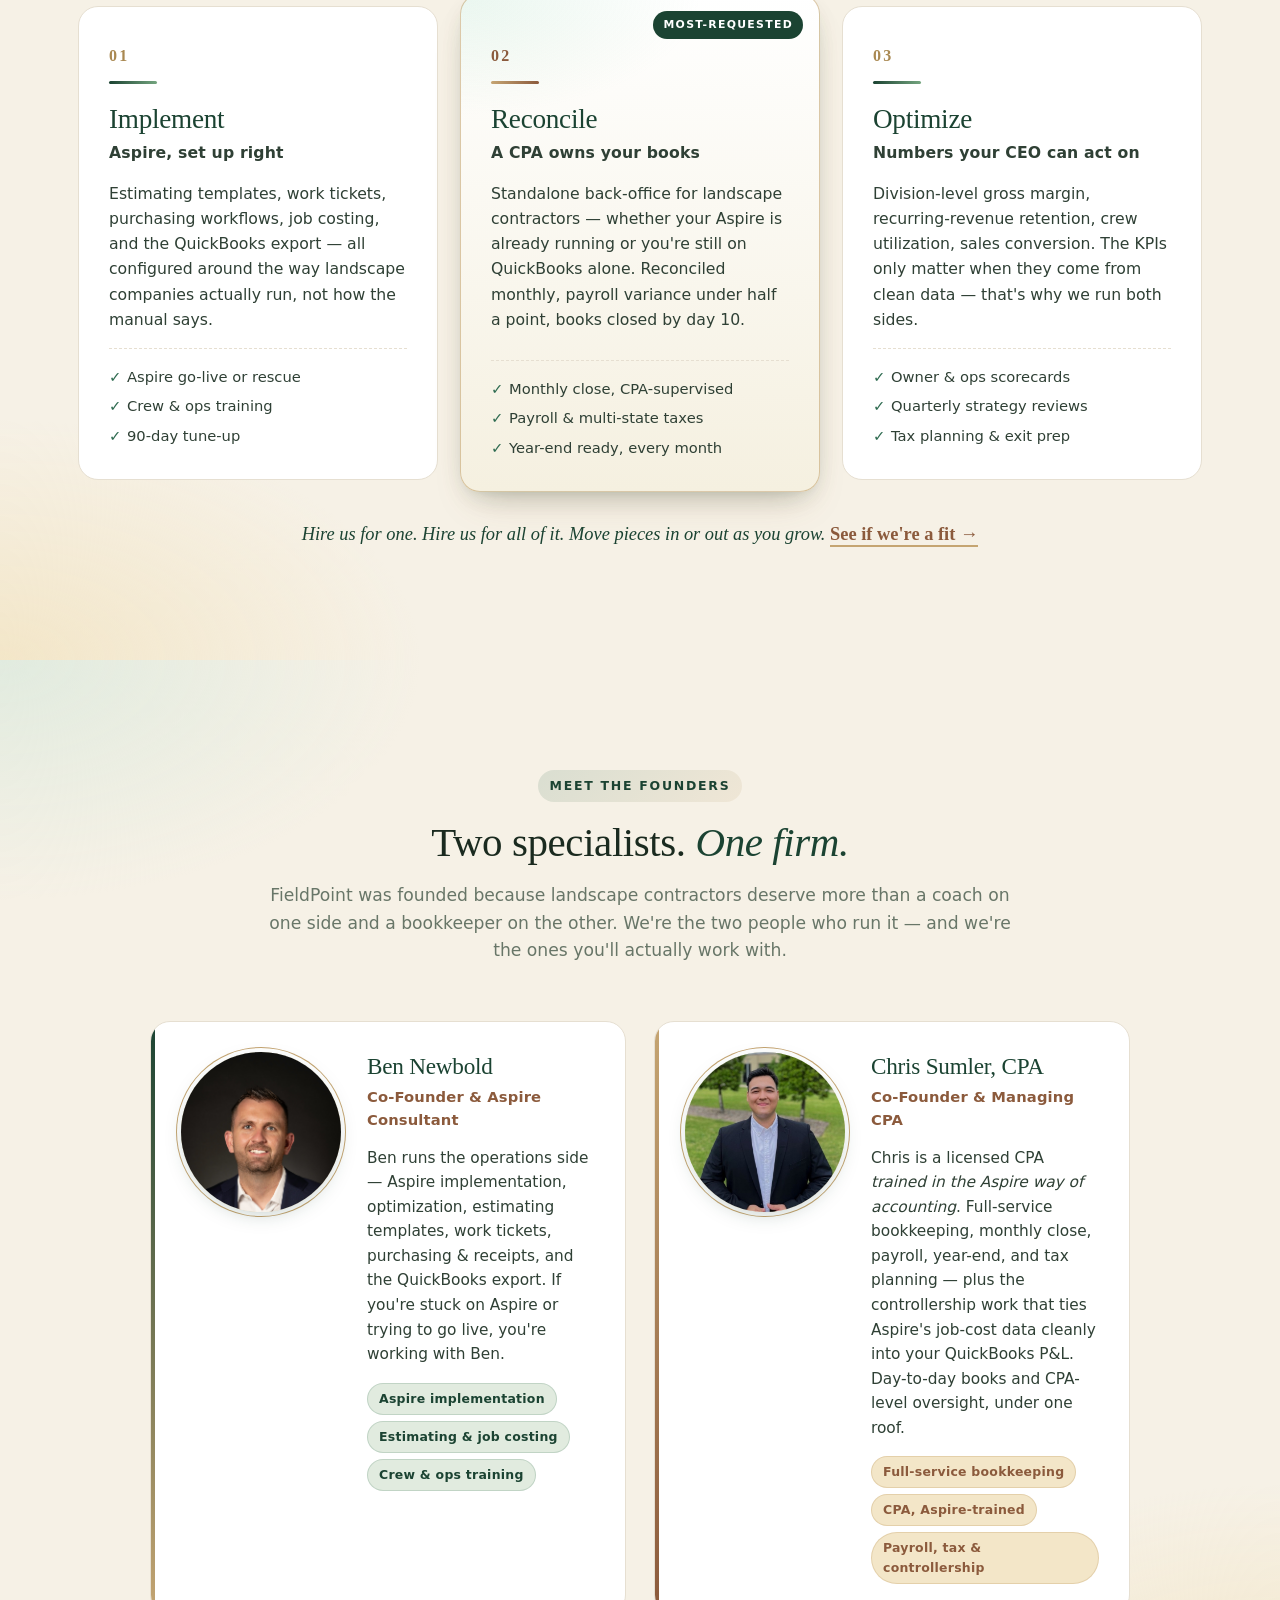
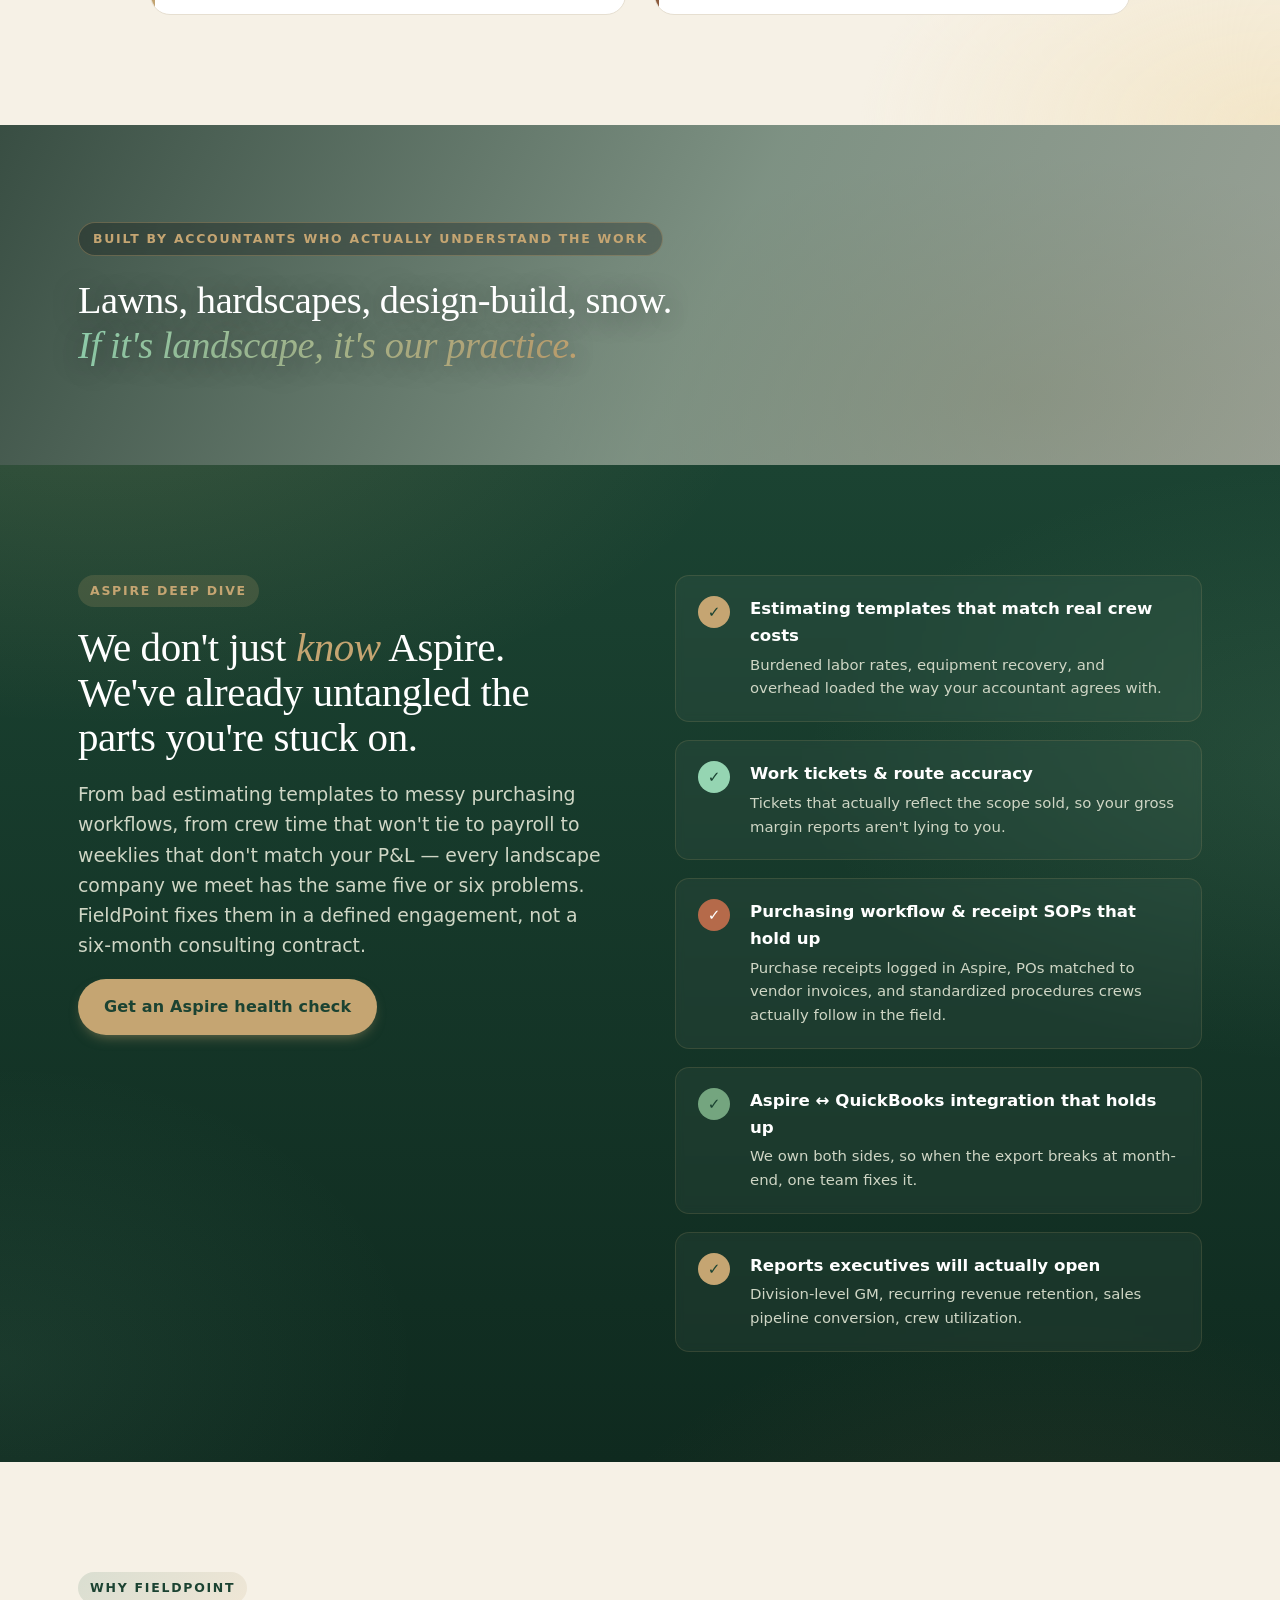
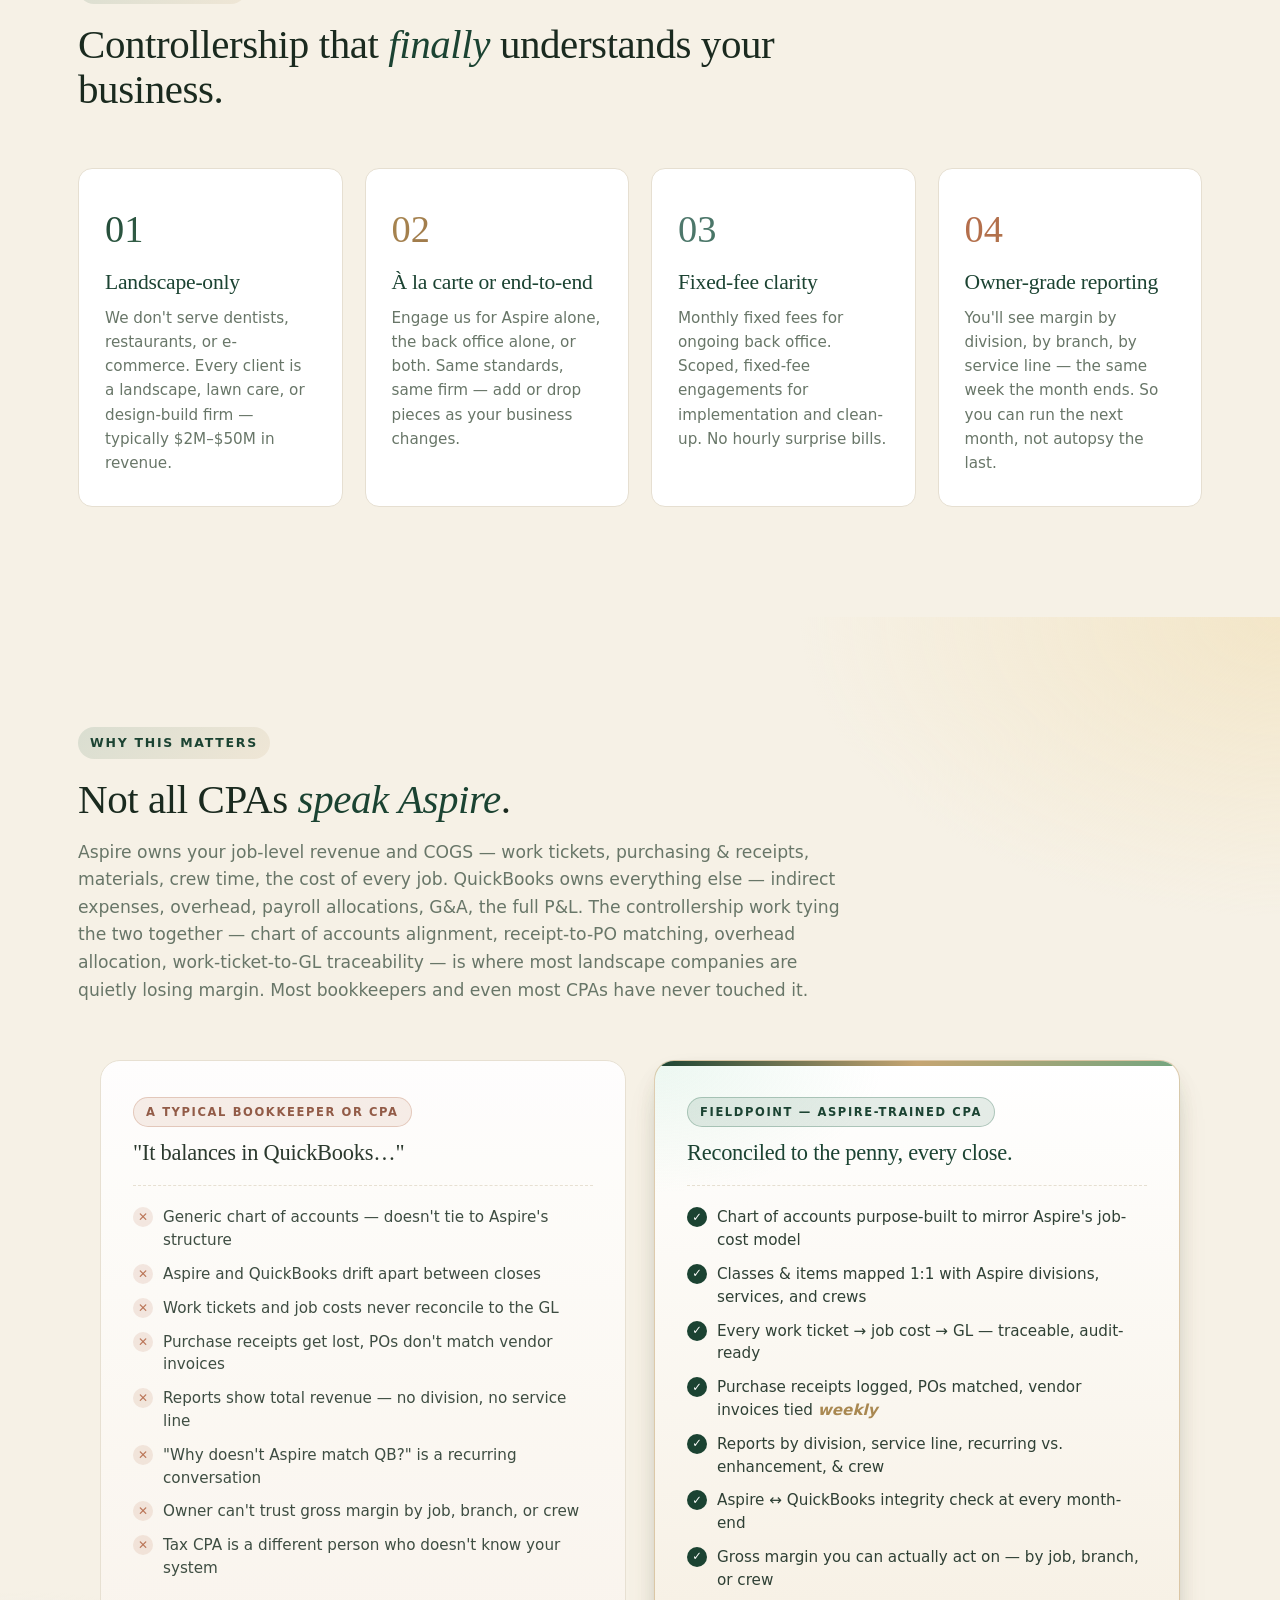
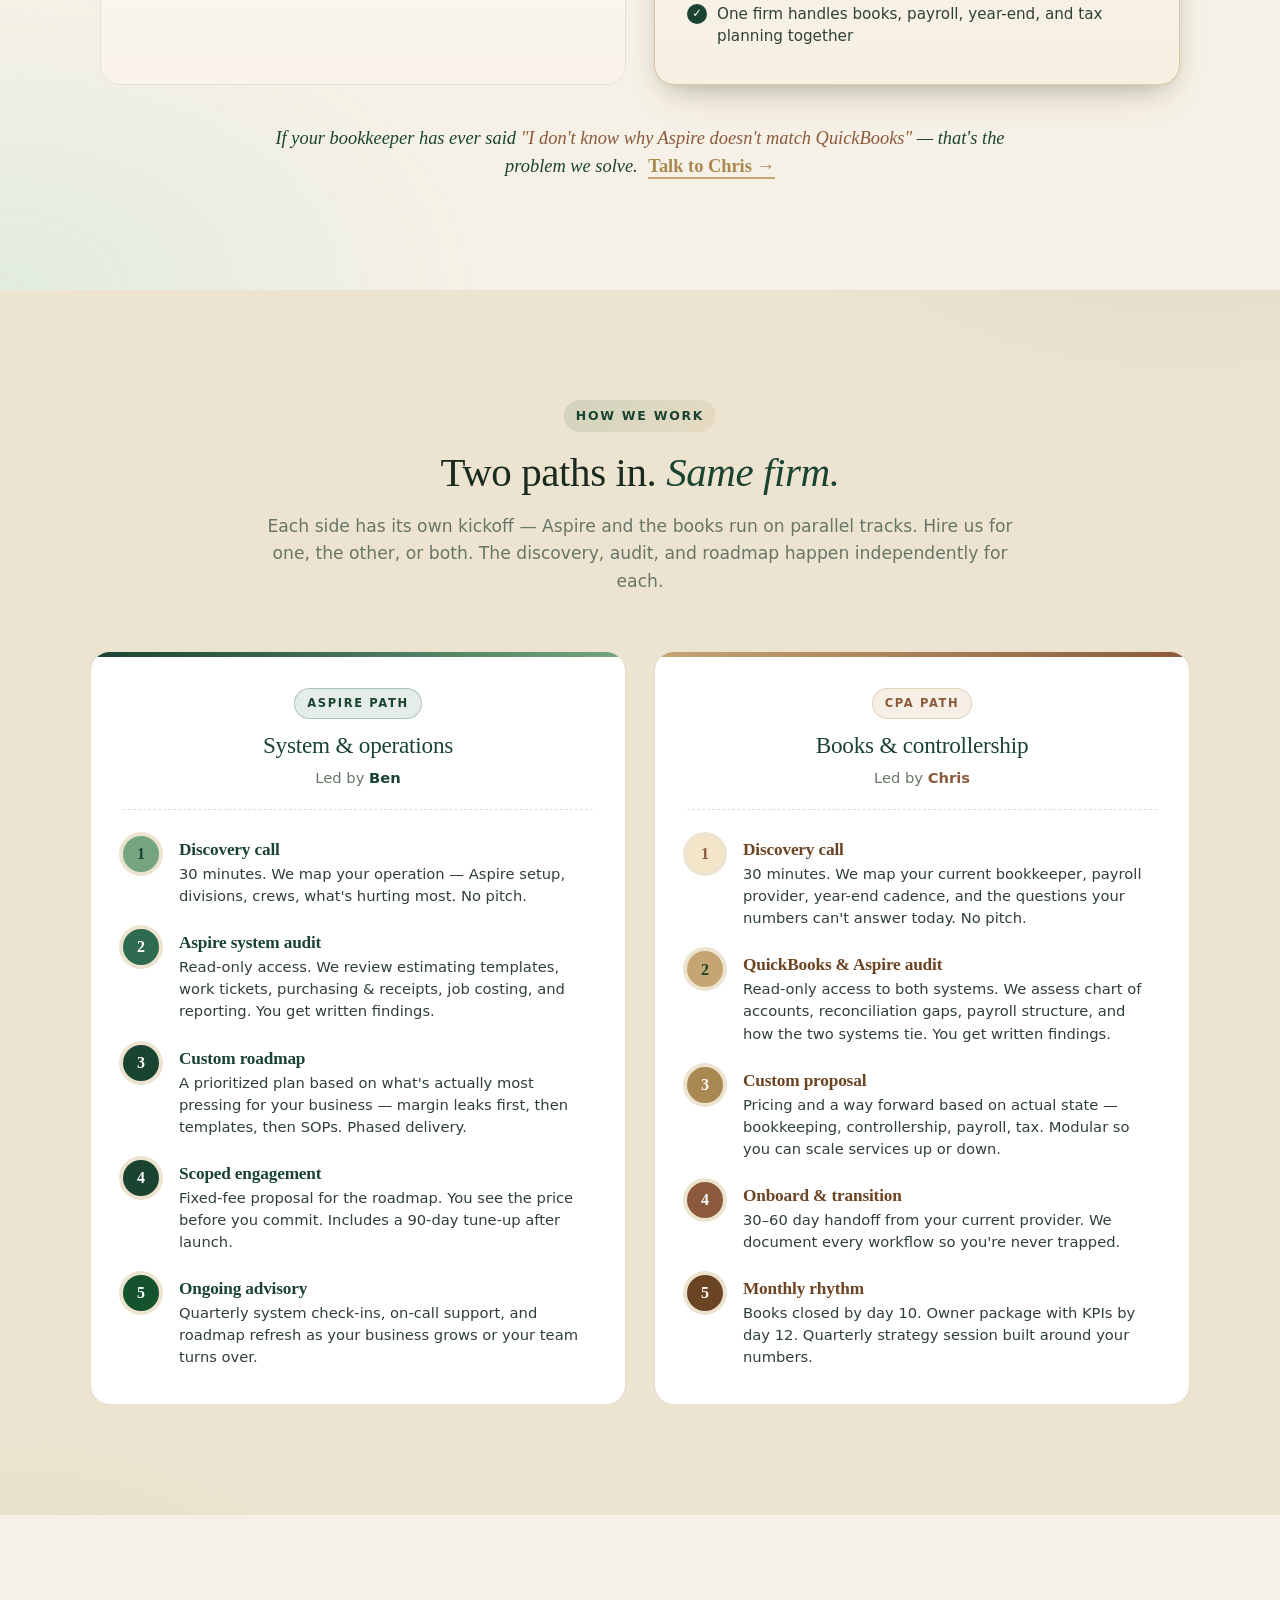
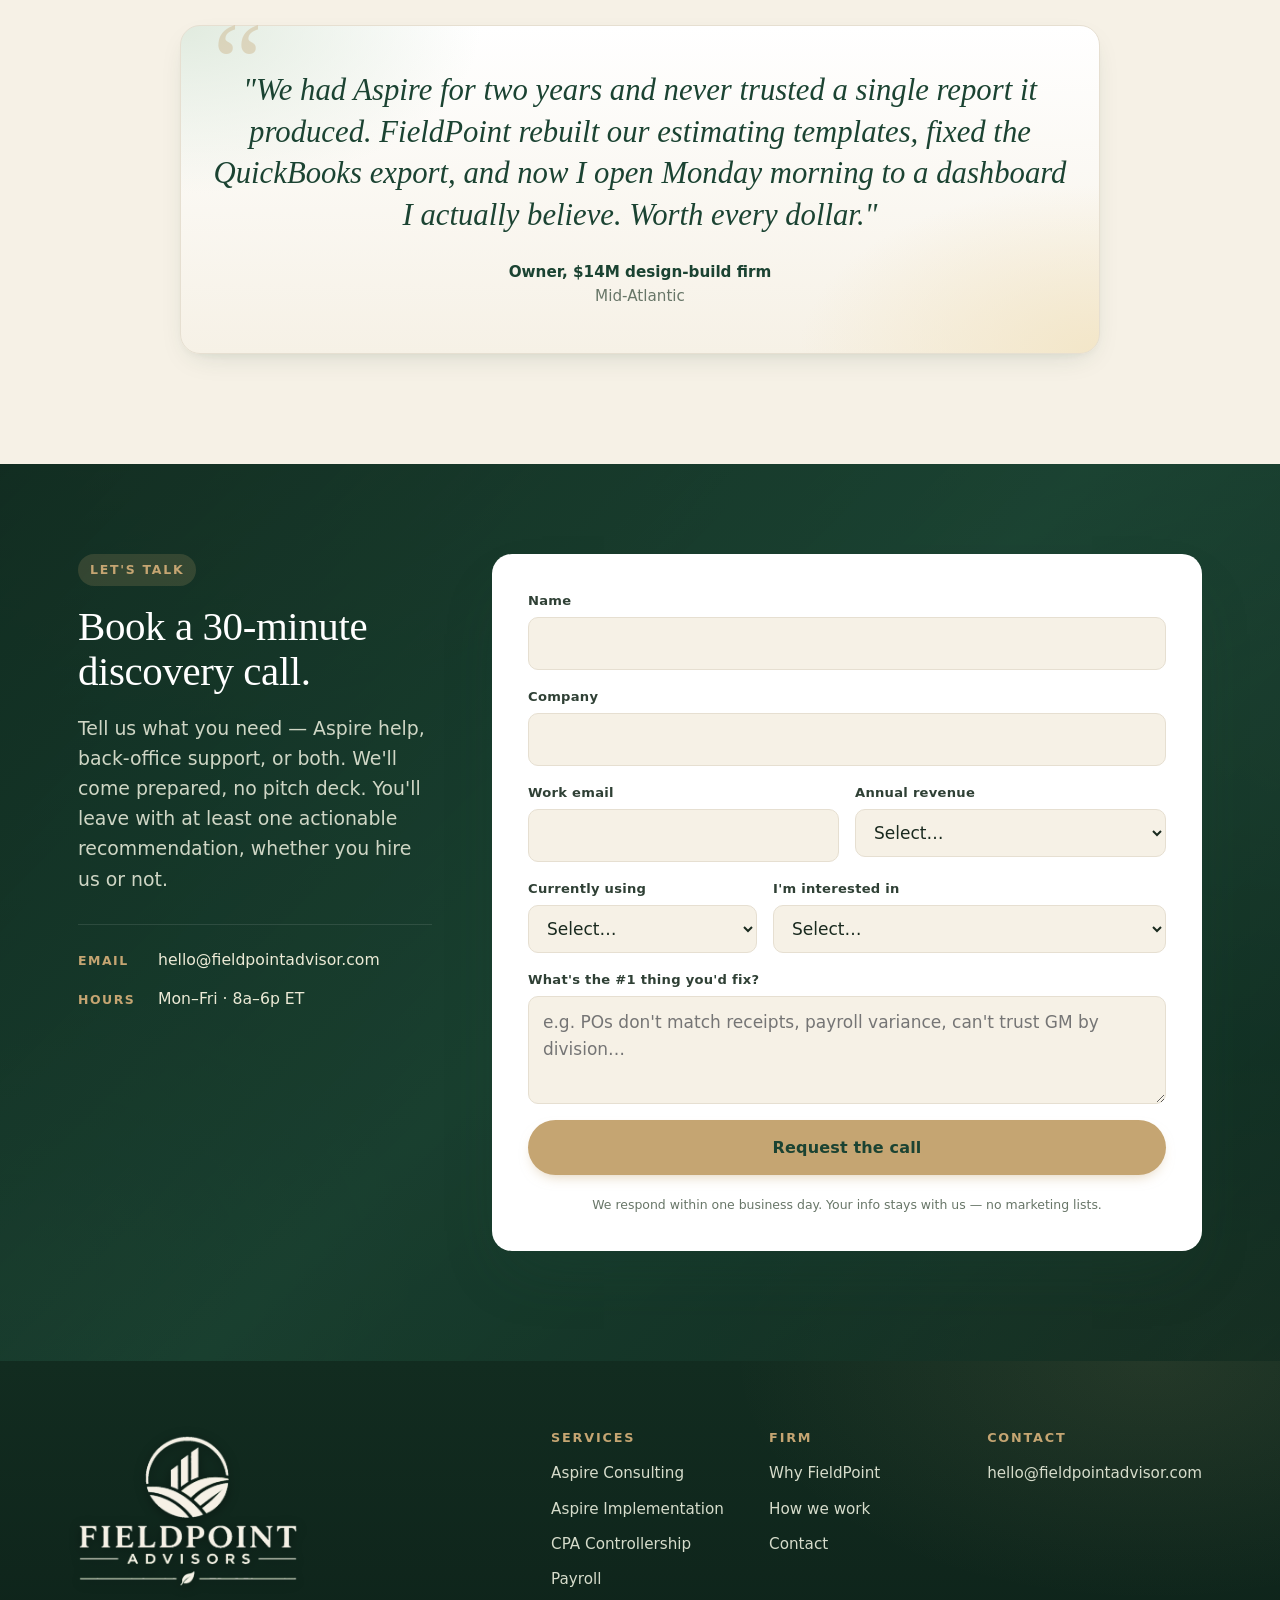
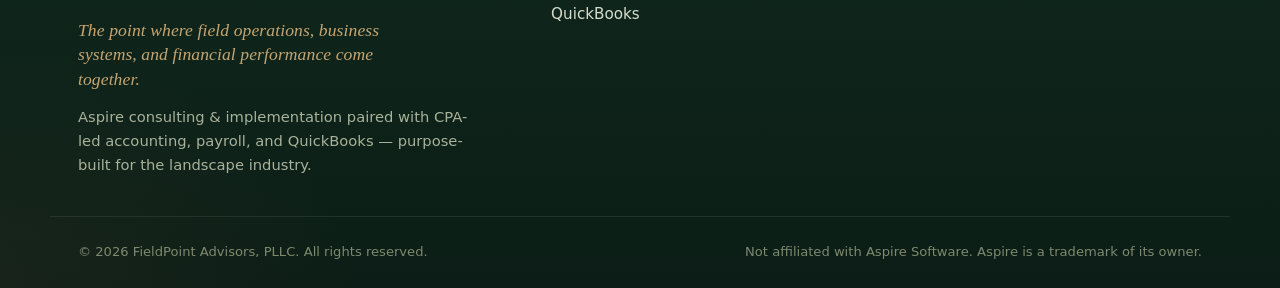
==== commit a1fded89: "Rebuild Process section as dual-track (Aspire / CPA) - New H2: 'Two paths in. Same firm.' with expla" ====
--- a/index.html
+++ b/index.html
@@ -592,38 +592,109 @@
     <!-- PROCESS -->
     <section class="section section-tint" id="process">
       <div class="container">
-        <header class="section-head reveal">
+        <header class="section-head reveal" style="text-align:center; margin-left:auto; margin-right:auto;">
           <span class="eyebrow">How we work</span>
-          <h2>From first call to clean books — a defined path.</h2>
+          <h2>Two paths in. <em>Same firm.</em></h2>
+          <p class="section-sub">
+            Each side has its own kickoff — Aspire and the books run on parallel tracks.
+            Hire us for one, the other, or both. The discovery, audit, and roadmap happen
+            independently for each.
+          </p>
         </header>
 
-        <ol class="process">
-          <li class="reveal">
-            <span class="step-num">1</span>
-            <h3>Discovery call</h3>
-            <p>30 minutes. We map your structure — Aspire setup, current bookkeeper, payroll provider, pain points. No pitch.</p>
-          </li>
-          <li class="reveal">
-            <span class="step-num">2</span>
-            <h3>Diagnostic</h3>
-            <p>We read-only your Aspire and QuickBooks. You get a written report — what's broken, what's costing you, what to fix first.</p>
-          </li>
-          <li class="reveal">
-            <span class="step-num">3</span>
-            <h3>Scoped engagement</h3>
-            <p>Fixed-fee proposal: implementation, clean-up, or ongoing back office. You see the price before you commit.</p>
-          </li>
-          <li class="reveal">
-            <span class="step-num">4</span>
-            <h3>Onboard &amp; transition</h3>
-            <p>30–60 day handoff from your current provider. We document everything so you're never trapped.</p>
-          </li>
-          <li class="reveal">
-            <span class="step-num">5</span>
-            <h3>Monthly rhythm</h3>
-            <p>Books closed by day 10. Owner package with KPIs by day 12. Quarterly strategy session with your CPA.</p>
-          </li>
-        </ol>
+        <div class="process-tracks">
+          <!-- ===== Aspire Path (Ben) ===== -->
+          <article class="process-track process-track-aspire reveal">
+            <header class="process-track-header">
+              <span class="process-track-eyebrow">Aspire path</span>
+              <h3>System &amp; operations</h3>
+              <p class="process-track-lead">Led by <strong>Ben</strong></p>
+            </header>
+            <ol class="process-track-steps">
+              <li>
+                <span class="step-num">1</span>
+                <div>
+                  <h4>Discovery call</h4>
+                  <p>30 minutes. We map your operation — Aspire setup, divisions, crews, what's hurting most. No pitch.</p>
+                </div>
+              </li>
+              <li>
+                <span class="step-num">2</span>
+                <div>
+                  <h4>Aspire system audit</h4>
+                  <p>Read-only access. We review estimating templates, work tickets, purchasing &amp; receipts, job costing, and reporting. You get written findings.</p>
+                </div>
+              </li>
+              <li>
+                <span class="step-num">3</span>
+                <div>
+                  <h4>Custom roadmap</h4>
+                  <p>A prioritized plan based on what's actually most pressing for your business — margin leaks first, then templates, then SOPs. Phased delivery.</p>
+                </div>
+              </li>
+              <li>
+                <span class="step-num">4</span>
+                <div>
+                  <h4>Scoped engagement</h4>
+                  <p>Fixed-fee proposal for the roadmap. You see the price before you commit. Includes a 90-day tune-up after launch.</p>
+                </div>
+              </li>
+              <li>
+                <span class="step-num">5</span>
+                <div>
+                  <h4>Ongoing advisory</h4>
+                  <p>Quarterly system check-ins, on-call support, and roadmap refresh as your business grows or your team turns over.</p>
+                </div>
+              </li>
+            </ol>
+          </article>
+
+          <!-- ===== CPA Path (Chris) ===== -->
+          <article class="process-track process-track-cpa reveal">
+            <header class="process-track-header">
+              <span class="process-track-eyebrow">CPA path</span>
+              <h3>Books &amp; controllership</h3>
+              <p class="process-track-lead">Led by <strong>Chris</strong></p>
+            </header>
+            <ol class="process-track-steps">
+              <li>
+                <span class="step-num">1</span>
+                <div>
+                  <h4>Discovery call</h4>
+                  <p>30 minutes. We map your current bookkeeper, payroll provider, year-end cadence, and the questions your numbers can't answer today. No pitch.</p>
+                </div>
+              </li>
+              <li>
+                <span class="step-num">2</span>
+                <div>
+                  <h4>QuickBooks &amp; Aspire audit</h4>
+                  <p>Read-only access to both systems. We assess chart of accounts, reconciliation gaps, payroll structure, and how the two systems tie. You get written findings.</p>
+                </div>
+              </li>
+              <li>
+                <span class="step-num">3</span>
+                <div>
+                  <h4>Custom proposal</h4>
+                  <p>Pricing and a way forward based on actual state — bookkeeping, controllership, payroll, tax. Modular so you can scale services up or down.</p>
+                </div>
+              </li>
+              <li>
+                <span class="step-num">4</span>
+                <div>
+                  <h4>Onboard &amp; transition</h4>
+                  <p>30–60 day handoff from your current provider. We document every workflow so you're never trapped.</p>
+                </div>
+              </li>
+              <li>
+                <span class="step-num">5</span>
+                <div>
+                  <h4>Monthly rhythm</h4>
+                  <p>Books closed by day 10. Owner package with KPIs by day 12. Quarterly strategy session built around your numbers.</p>
+                </div>
+              </li>
+            </ol>
+          </article>
+        </div>
       </div>
     </section>
 
--- a/styles.css
+++ b/styles.css
@@ -924,6 +924,103 @@
 .process h3 { font-size: 1.1rem; color: var(--navy); margin-bottom: 6px; }
 .process p { color: var(--muted); font-size: .92rem; margin: 0; }
 
+/* ===== Dual-track process (Aspire + CPA) ===== */
+.process-tracks {
+  display: grid; grid-template-columns: 1fr 1fr; gap: 28px;
+  max-width: 1100px; margin: 0 auto;
+  align-items: start;
+}
+.process-track {
+  background: #fff; border: 1px solid var(--line); border-radius: var(--radius-lg);
+  padding: 36px 32px;
+  position: relative; overflow: hidden;
+  transition: transform .25s ease, box-shadow .25s ease;
+}
+.process-track::before {
+  content: ''; position: absolute; top: 0; left: 0; right: 0; height: 5px;
+}
+.process-track-aspire::before { background: linear-gradient(90deg, var(--forest), var(--sage)); }
+.process-track-cpa::before { background: linear-gradient(90deg, var(--gold), var(--soil)); }
+.process-track:hover { transform: translateY(-3px); box-shadow: var(--shadow-md); }
+
+.process-track-header {
+  padding-bottom: 20px; margin-bottom: 26px;
+  border-bottom: 1px dashed var(--line);
+  text-align: center;
+}
+.process-track-eyebrow {
+  display: inline-block;
+  font-family: var(--sans); font-size: .72rem;
+  text-transform: uppercase; letter-spacing: .14em;
+  padding: 5px 12px; border-radius: 999px;
+  margin-bottom: 12px; font-weight: 700;
+}
+.process-track-aspire .process-track-eyebrow {
+  color: var(--forest); background: rgba(45,106,79,.12);
+  border: 1px solid rgba(45,106,79,.30);
+}
+.process-track-cpa .process-track-eyebrow {
+  color: var(--soil); background: rgba(197,165,114,.18);
+  border: 1px solid rgba(197,165,114,.40);
+}
+.process-track-header h3 {
+  font-family: var(--serif); font-size: 1.45rem;
+  color: var(--forest); margin: 0 0 6px;
+  font-weight: 500;
+}
+.process-track-lead {
+  font-family: var(--sans); font-size: .92rem;
+  color: var(--muted); margin: 0;
+}
+.process-track-lead strong { color: var(--forest); font-weight: 600; }
+.process-track-cpa .process-track-lead strong { color: var(--soil); }
+
+.process-track-steps {
+  display: flex; flex-direction: column; gap: 22px;
+  margin: 0; padding: 0; list-style: none;
+}
+.process-track-steps > li {
+  display: grid; grid-template-columns: 40px 1fr; gap: 16px;
+  align-items: start;
+  background: transparent; border: 0; padding: 0;
+  position: static;
+  transform: none !important;
+  box-shadow: none !important;
+}
+.process-track-steps > li:hover { transform: none; box-shadow: none; }
+.process-track-steps .step-num {
+  width: 36px; height: 36px;
+  display: inline-flex; align-items: center; justify-content: center;
+  border-radius: 50%;
+  font-family: var(--serif); font-size: 1rem; font-weight: 600;
+  margin-bottom: 0;
+  box-shadow: 0 0 0 4px var(--paper-2);
+  flex-shrink: 0;
+}
+.process-track-aspire .process-track-steps > li:nth-child(1) .step-num { background: var(--sage); color: var(--forest); }
+.process-track-aspire .process-track-steps > li:nth-child(2) .step-num { background: var(--green); color: #fff; }
+.process-track-aspire .process-track-steps > li:nth-child(3) .step-num { background: var(--forest); color: #fff; }
+.process-track-aspire .process-track-steps > li:nth-child(4) .step-num { background: var(--forest); color: #fff; }
+.process-track-aspire .process-track-steps > li:nth-child(5) .step-num { background: var(--forest-2); color: #fff; }
+.process-track-cpa .process-track-steps > li:nth-child(1) .step-num { background: var(--gold-soft); color: var(--soil); }
+.process-track-cpa .process-track-steps > li:nth-child(2) .step-num { background: var(--gold); color: var(--forest); }
+.process-track-cpa .process-track-steps > li:nth-child(3) .step-num { background: var(--gold-2); color: #fff; }
+.process-track-cpa .process-track-steps > li:nth-child(4) .step-num { background: var(--soil); color: #fff; }
+.process-track-cpa .process-track-steps > li:nth-child(5) .step-num { background: var(--soil-2); color: #fff; }
+.process-track-steps h4 {
+  font-family: var(--serif); font-size: 1.08rem;
+  color: var(--forest); margin: 4px 0 4px;
+  font-weight: 600;
+}
+.process-track-cpa .process-track-steps h4 { color: var(--soil-2); }
+.process-track-steps p {
+  margin: 0; color: var(--ink-2); font-size: .92rem; line-height: 1.5;
+}
+
+@media (max-width: 880px) {
+  .process-tracks { grid-template-columns: 1fr; max-width: 560px; }
+}
+
 /* ---------- Quote ---------- */
 .quote {
   max-width: 920px; margin: 0 auto; text-align: center;
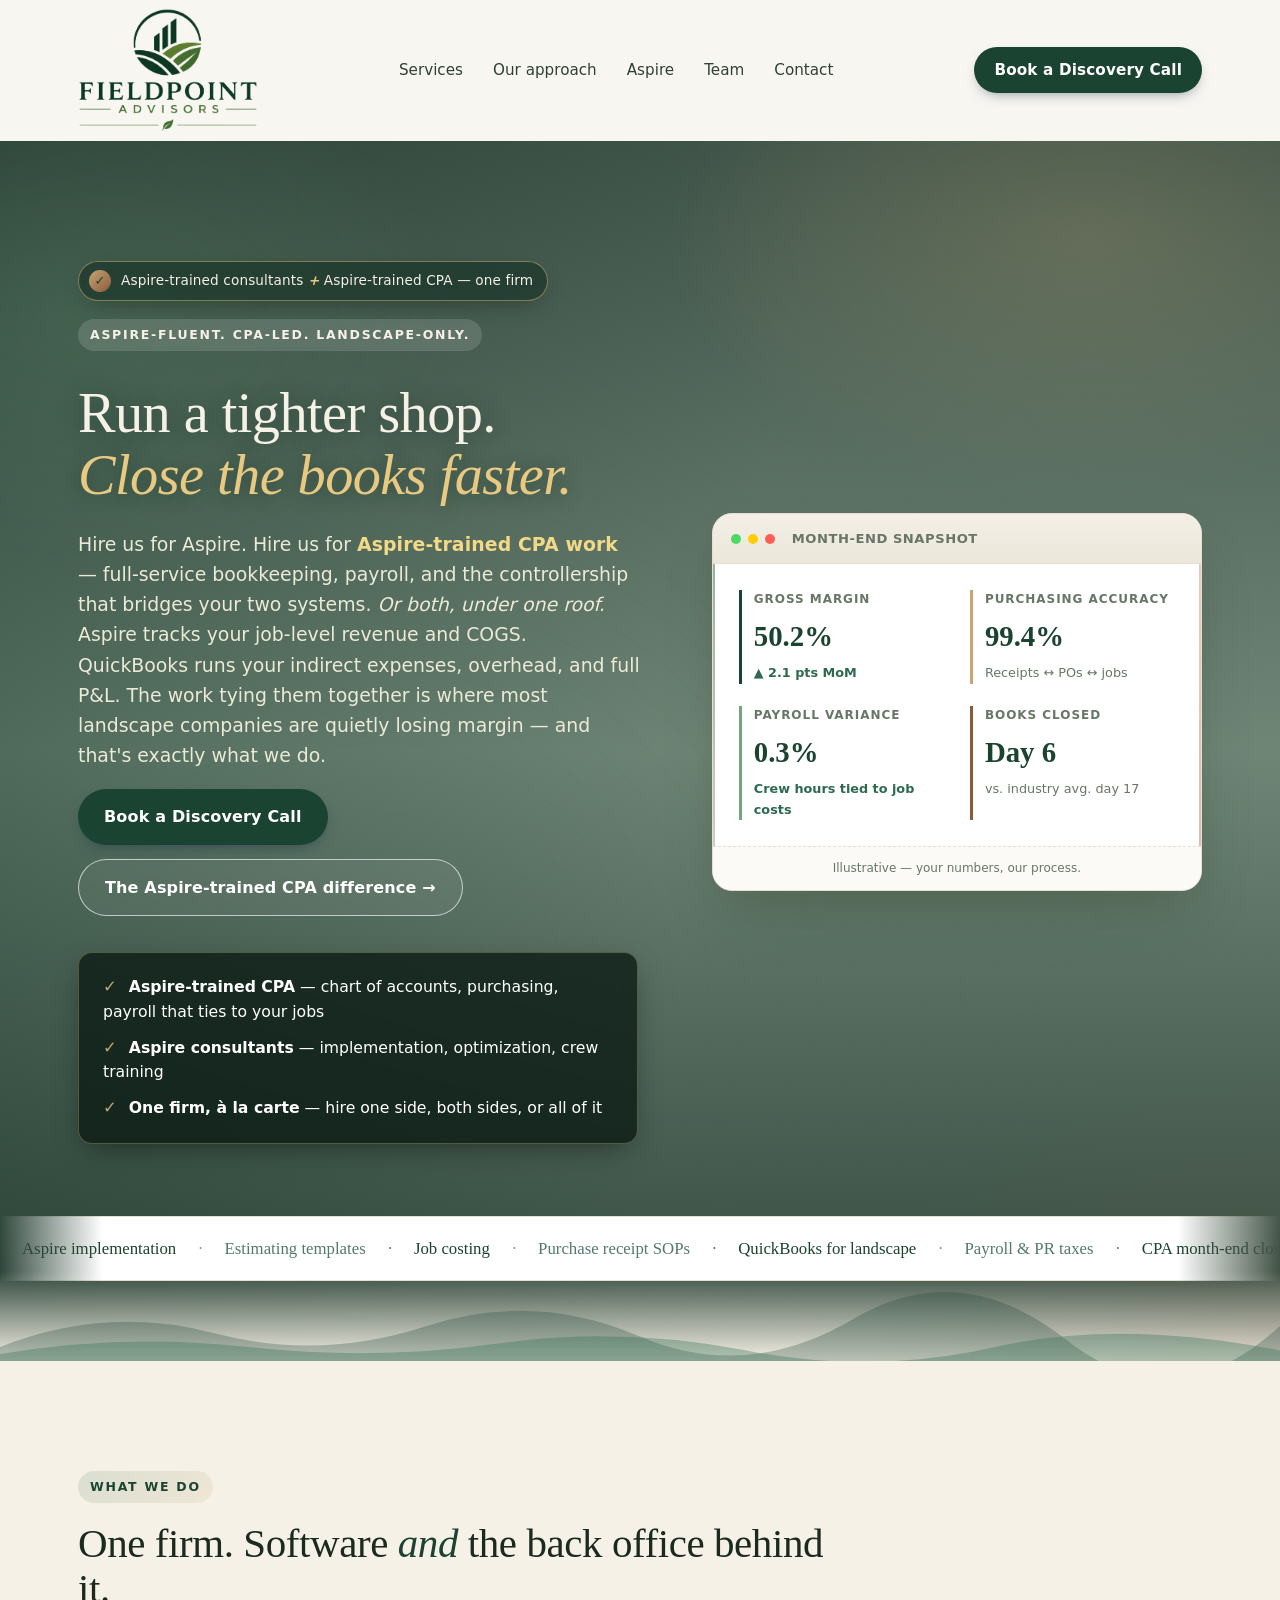
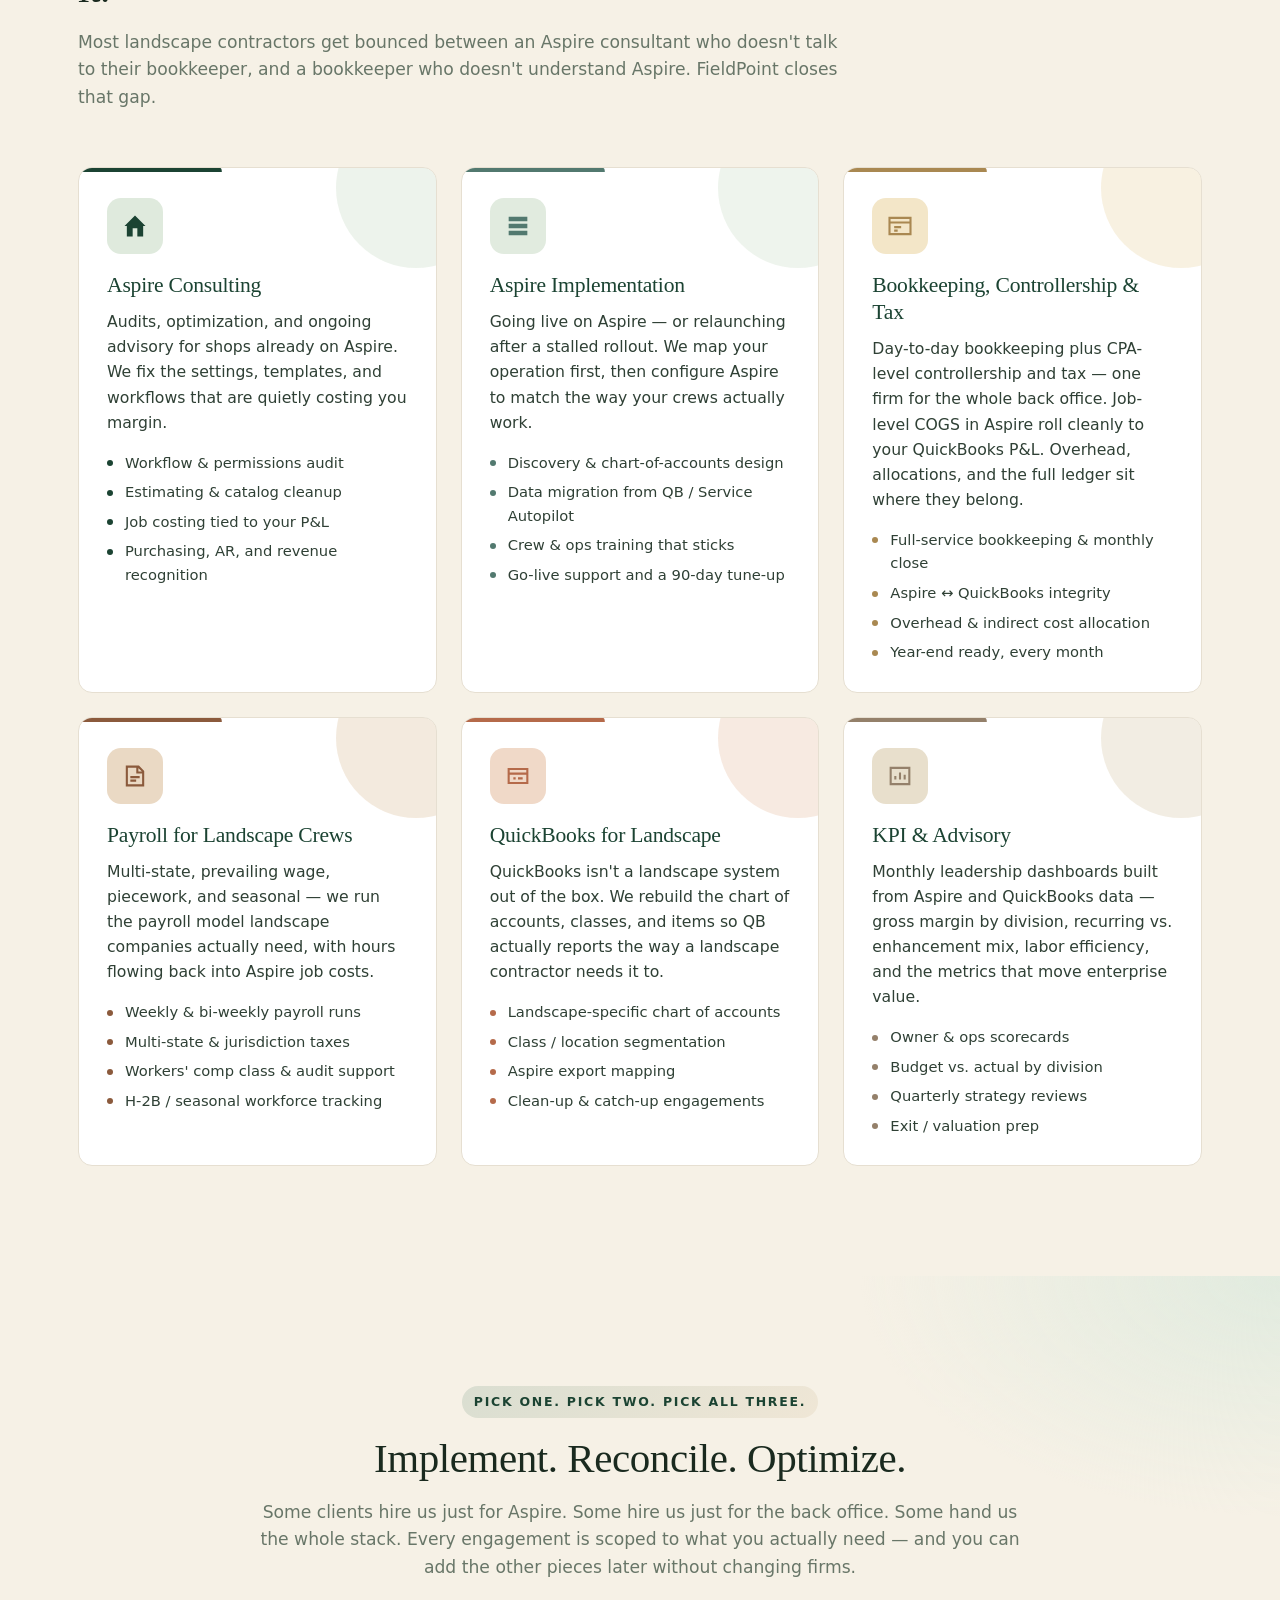
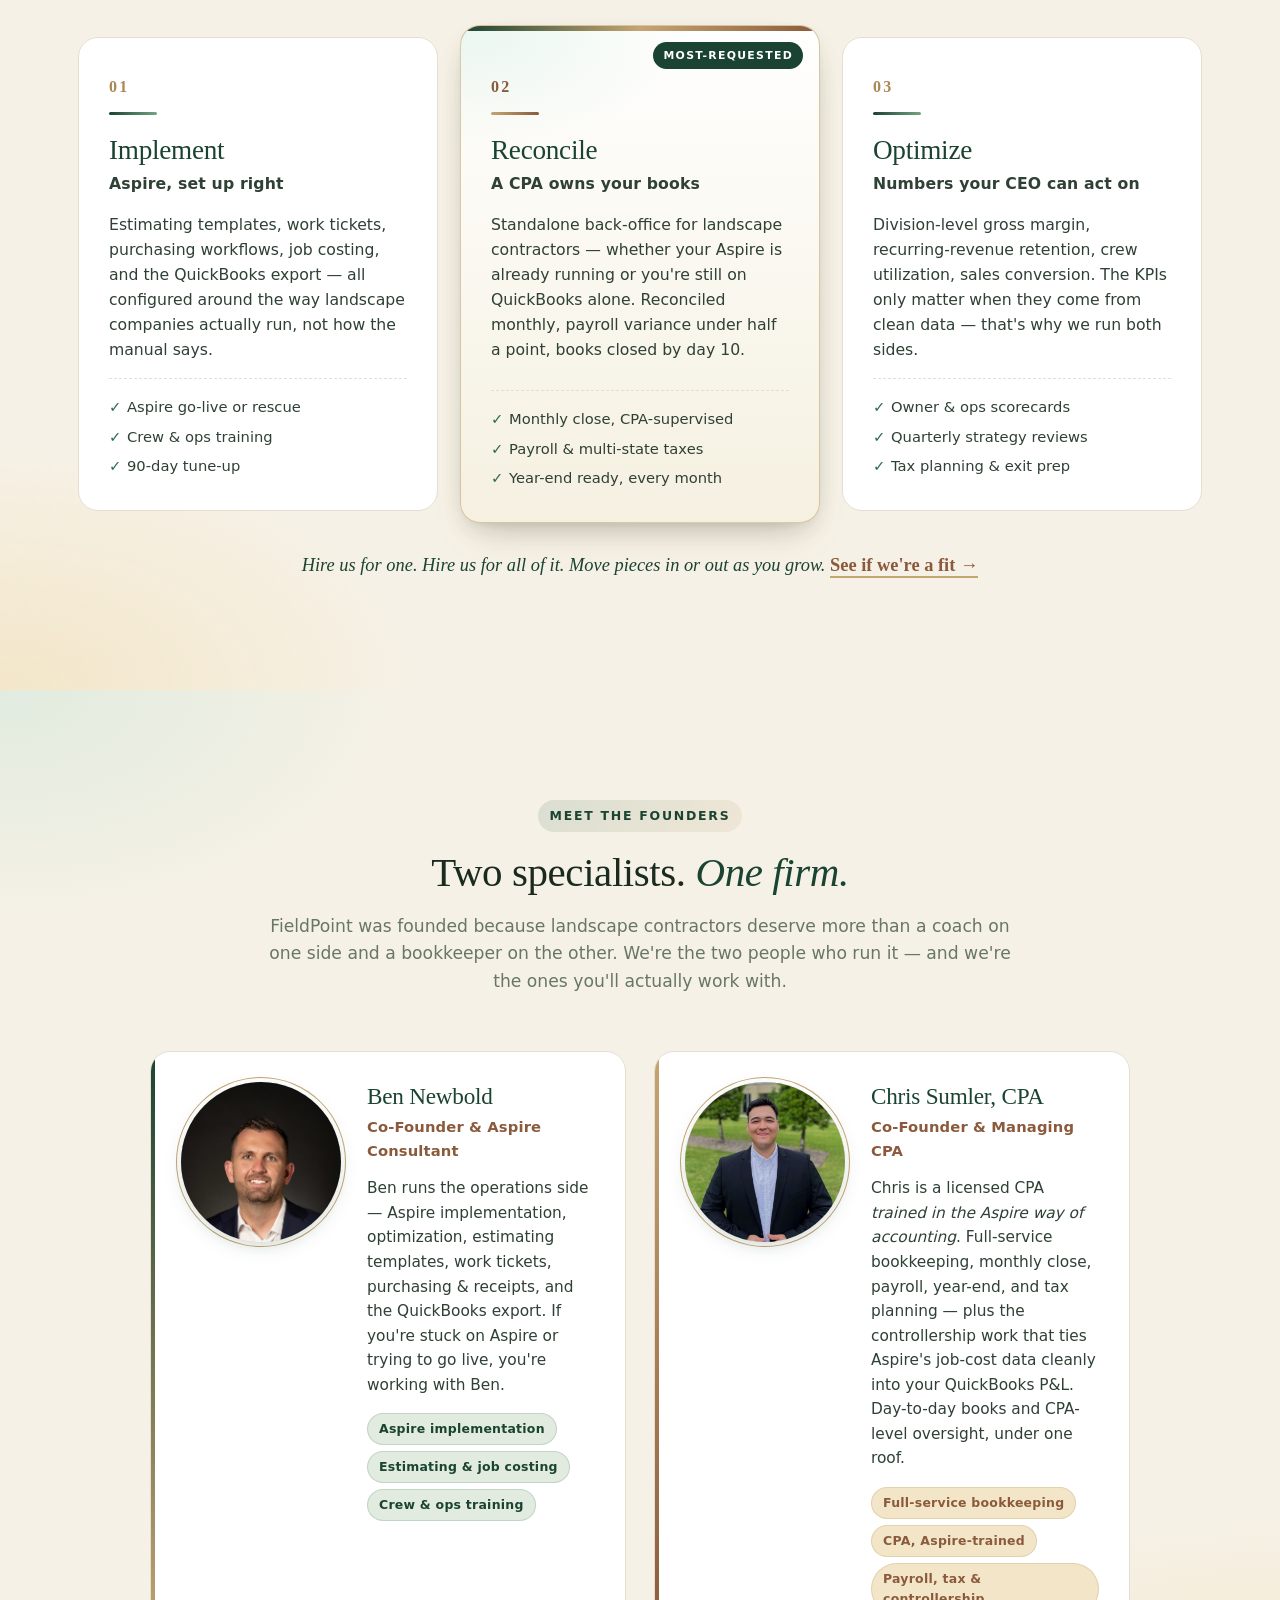
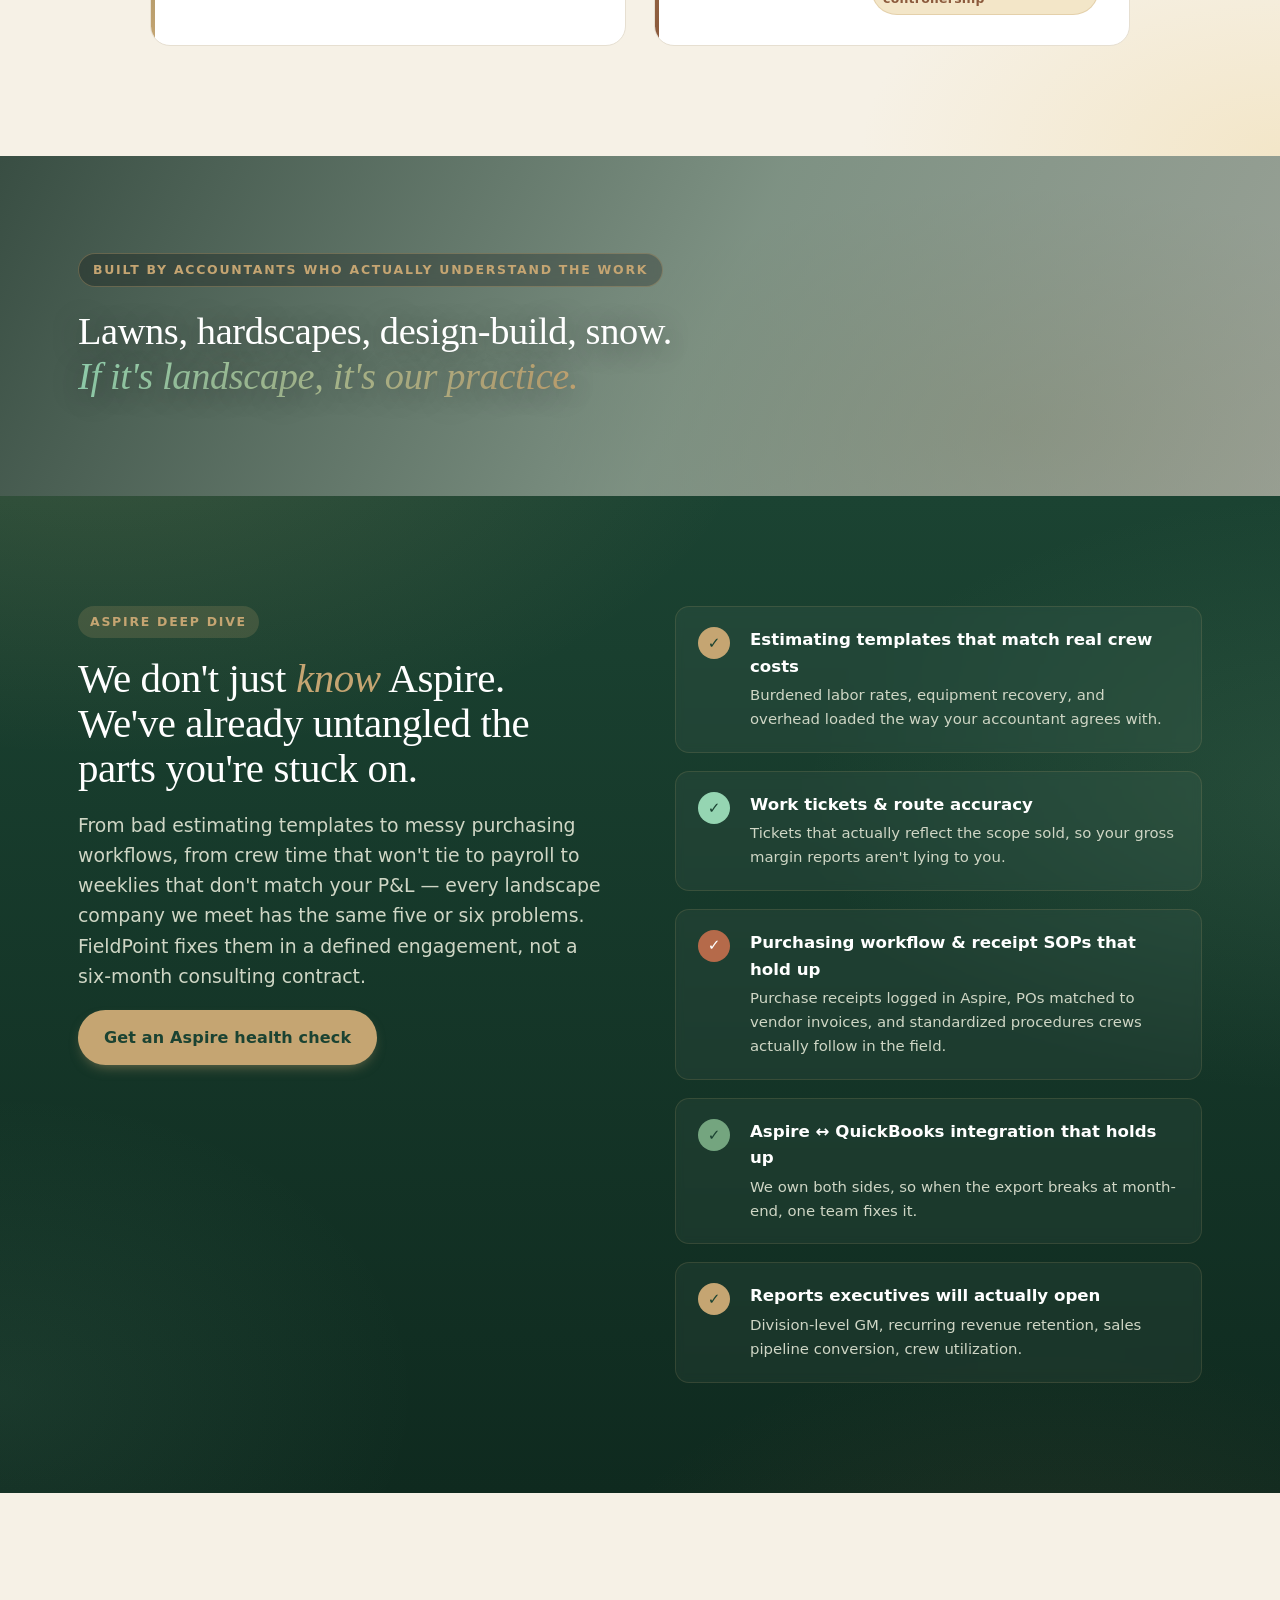
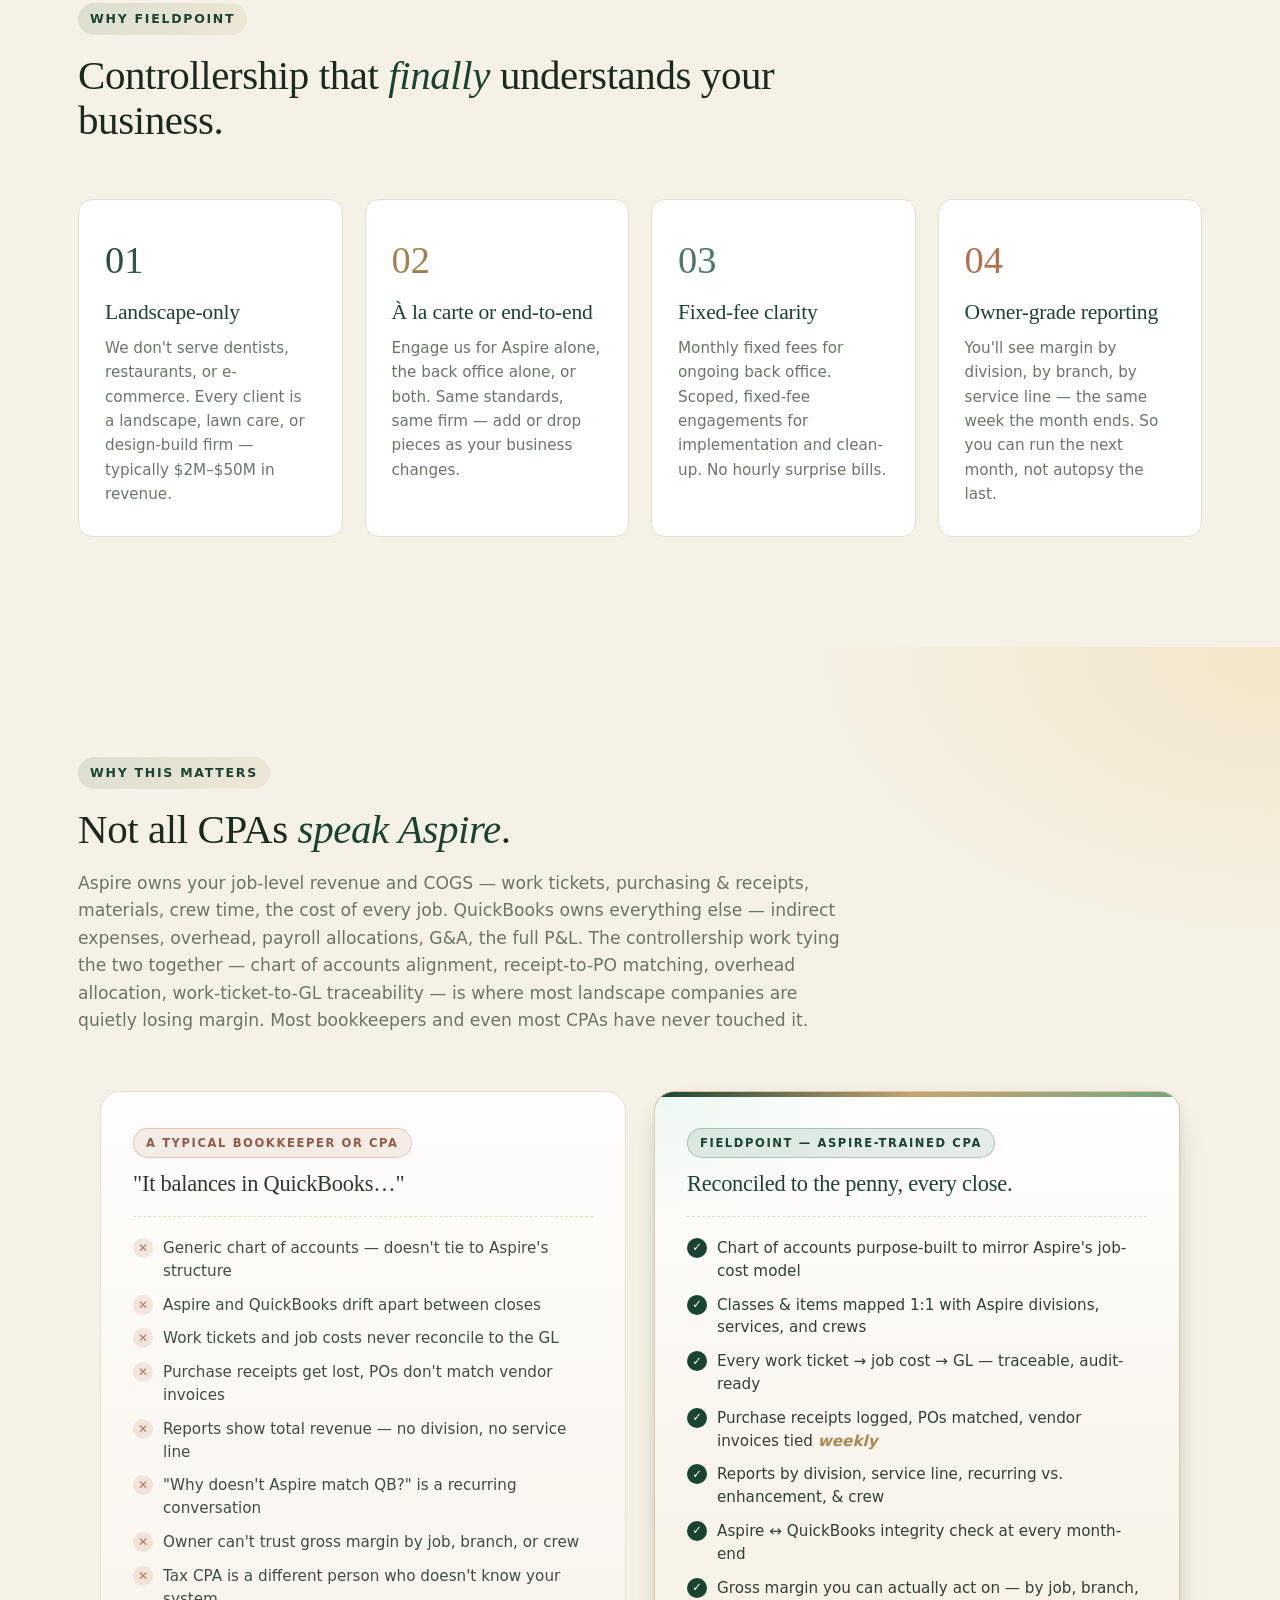
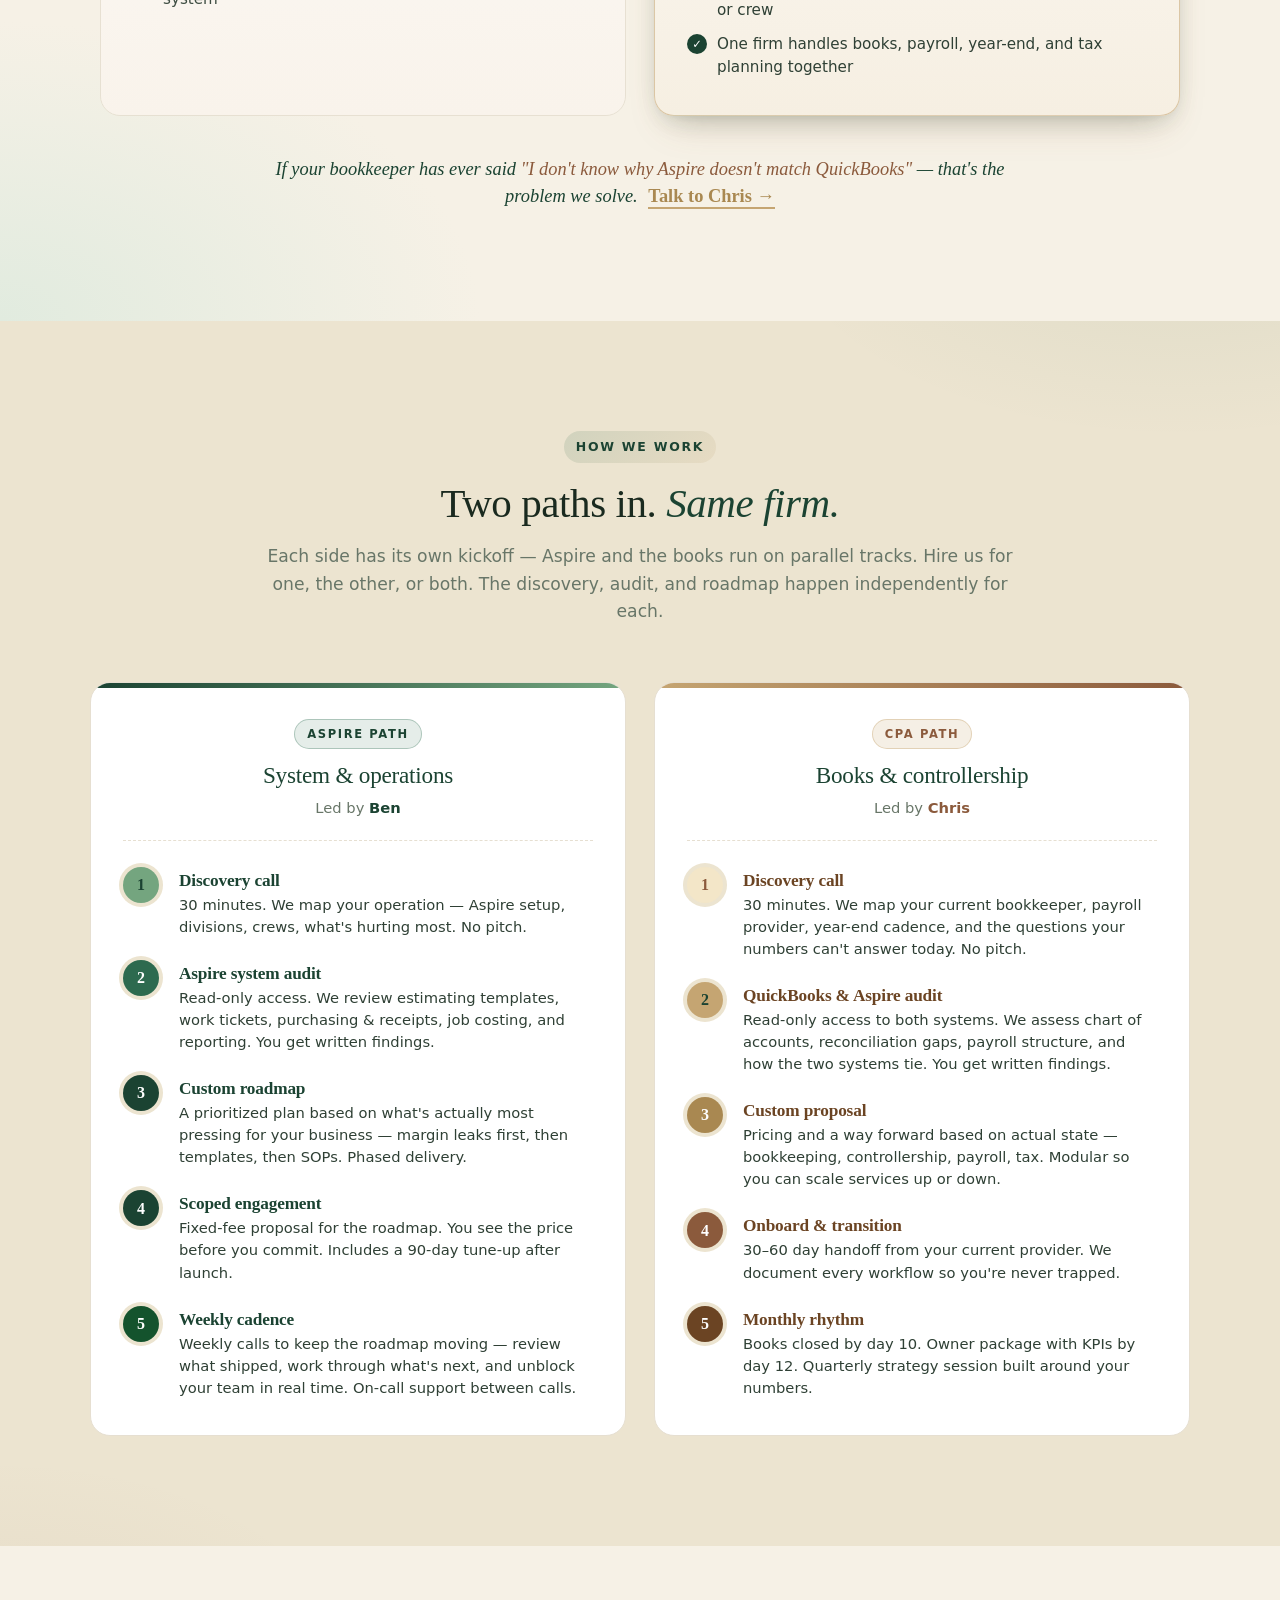
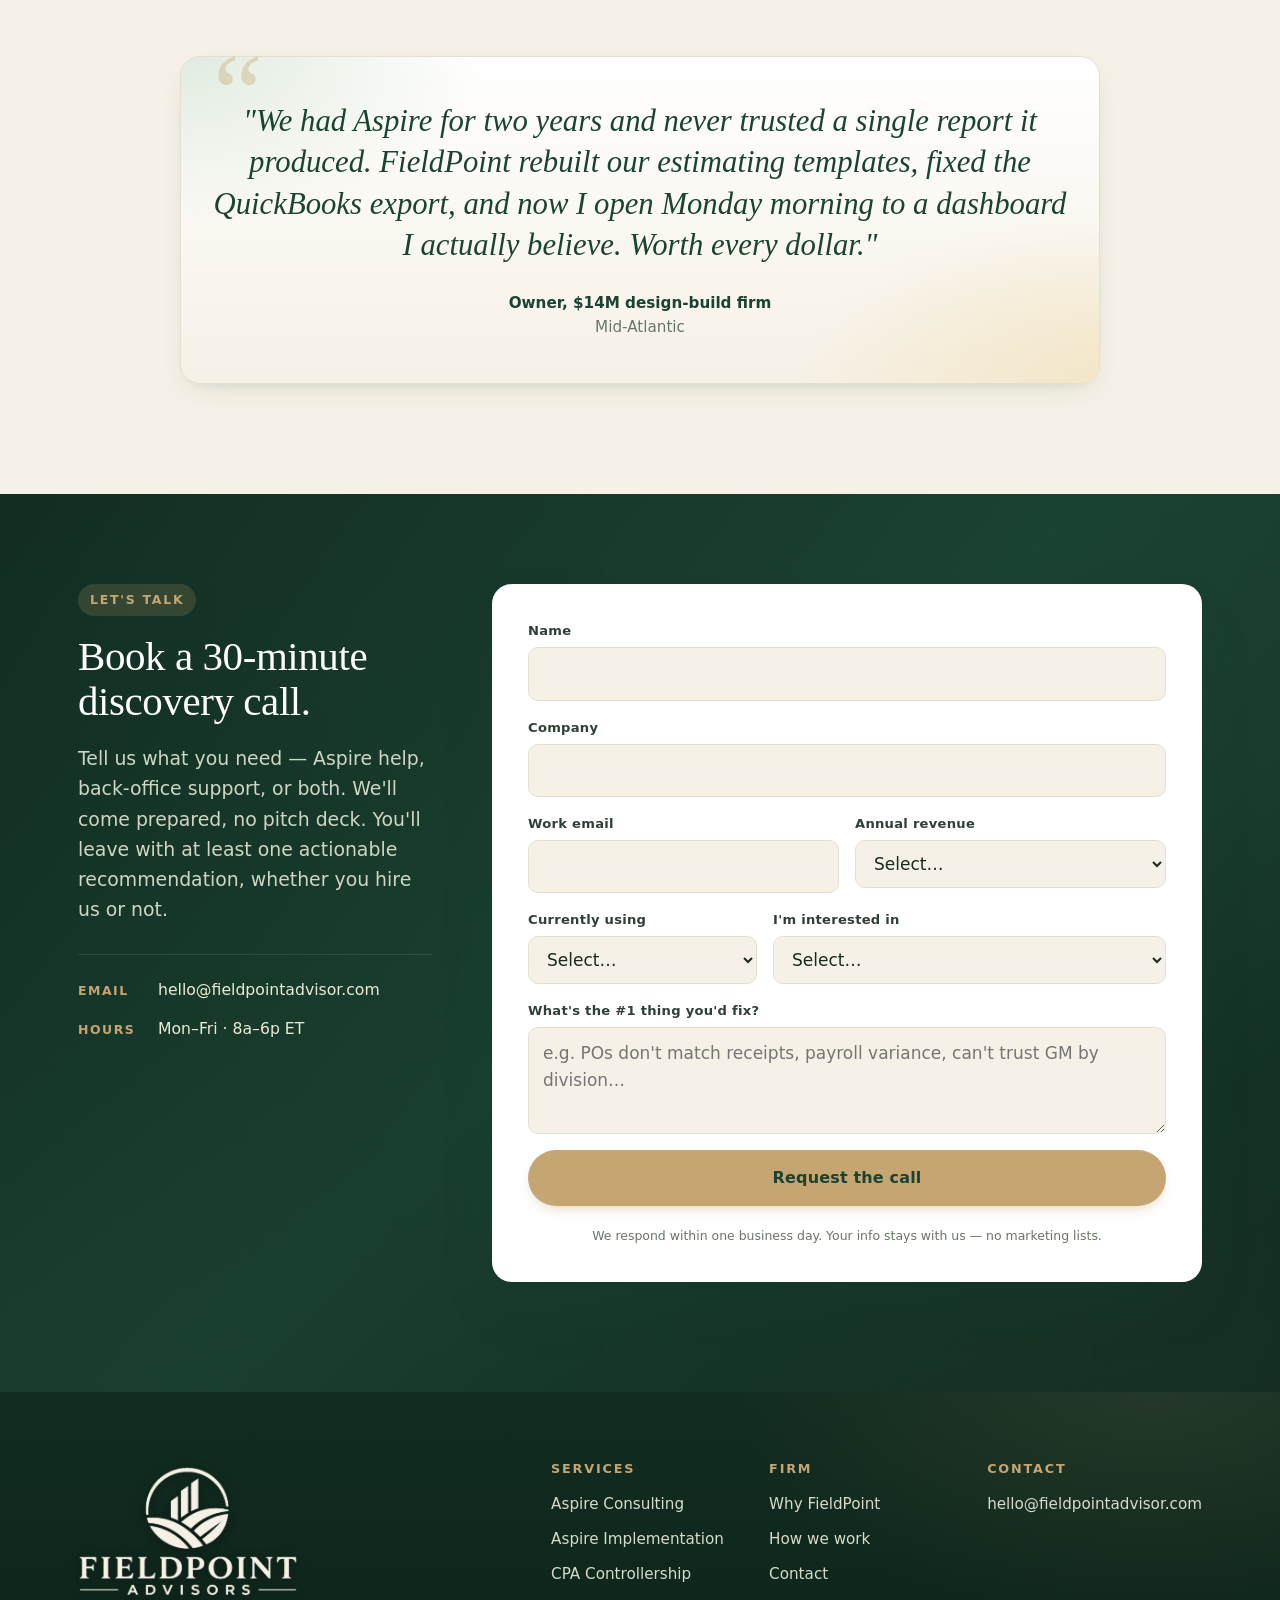
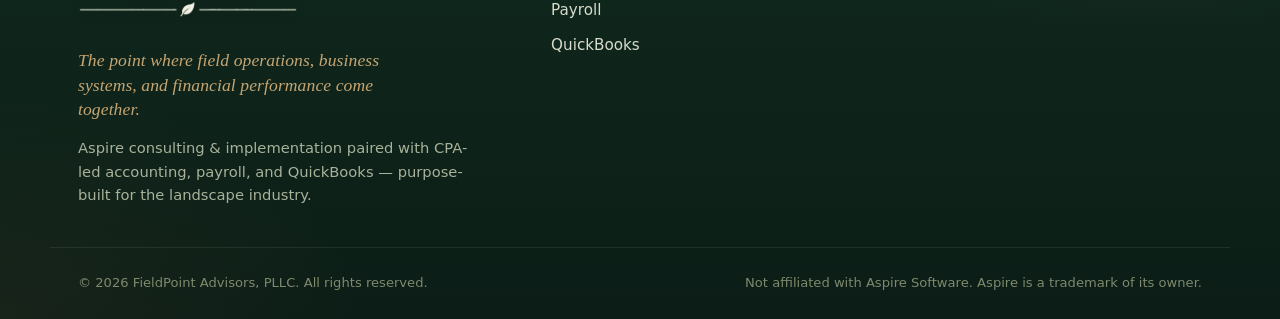
==== commit f2a5095a: "Aspire path step 5: weekly cadence (was quarterly) Real rhythm of Ben's ongoing engagement is weekly" ====
--- a/index.html
+++ b/index.html
@@ -642,8 +642,8 @@
               <li>
                 <span class="step-num">5</span>
                 <div>
-                  <h4>Ongoing advisory</h4>
-                  <p>Quarterly system check-ins, on-call support, and roadmap refresh as your business grows or your team turns over.</p>
+                  <h4>Weekly cadence</h4>
+                  <p>Weekly calls to keep the roadmap moving — review what shipped, work through what's next, and unblock your team in real time. On-call support between calls.</p>
                 </div>
               </li>
             </ol>
--- a/styles.css
+++ b/styles.css
@@ -324,18 +324,28 @@
 .hero-copy h1 { margin: 6px 0 22px; color: #f6f1e6; text-shadow: 0 2px 24px rgba(15,42,31,.45); }
 .hero-copy .lede { color: #ecead6; }
 .hero-copy .eyebrow { color: #f6f1e6; background: rgba(255,255,255,.14); backdrop-filter: blur(6px); }
-.hero-trust { color: #ecead6; border-top-color: rgba(255,255,255,.20); }
+.hero-trust { color: #f6f1e6; border-top-color: rgba(255,255,255,.18); }
 .hero-trust strong { color: #fff; }
 .hero-ctas .btn-ghost { color: #fff; border-color: rgba(255,255,255,.65); background: rgba(255,255,255,.06); backdrop-filter: blur(4px); }
 .hero-ctas .btn-ghost:hover { background: #fff; color: var(--forest); border-color: #fff; }
 .hero-copy h1 { margin: 14px 0 22px; }
 .hero-ctas { display: flex; gap: 14px; flex-wrap: wrap; margin: 8px 0 36px; }
 .hero-trust {
-  display: flex; flex-direction: column; gap: 8px; color: var(--ink-2); font-size: .95rem;
-  border-top: 1px solid var(--line); padding-top: 22px; max-width: 520px;
-}
-.hero-trust li::before { content: '✓'; color: var(--green); margin-right: 10px; font-weight: 700; }
-.hero-trust strong { color: var(--navy); font-weight: 600; }
+  display: flex; flex-direction: column; gap: 12px;
+  color: #ffffff; font-size: .98rem; font-weight: 500;
+  max-width: 560px;
+  padding: 22px 24px;
+  margin-top: 4px;
+  border: 1px solid rgba(232,201,130,.30);
+  border-radius: 14px;
+  background: rgba(11,26,20,.78);
+  backdrop-filter: blur(14px);
+  -webkit-backdrop-filter: blur(14px);
+  box-shadow: 0 10px 30px -10px rgba(0,0,0,.5);
+}
+.hero-trust li::before { content: '✓'; color: var(--gold); margin-right: 12px; font-weight: 700; font-size: 1.05em; }
+.hero-trust strong { color: #ffffff; font-weight: 700; }
+.hero-trust li { line-height: 1.5; }
 
 /* hero card */
 .hero-card {
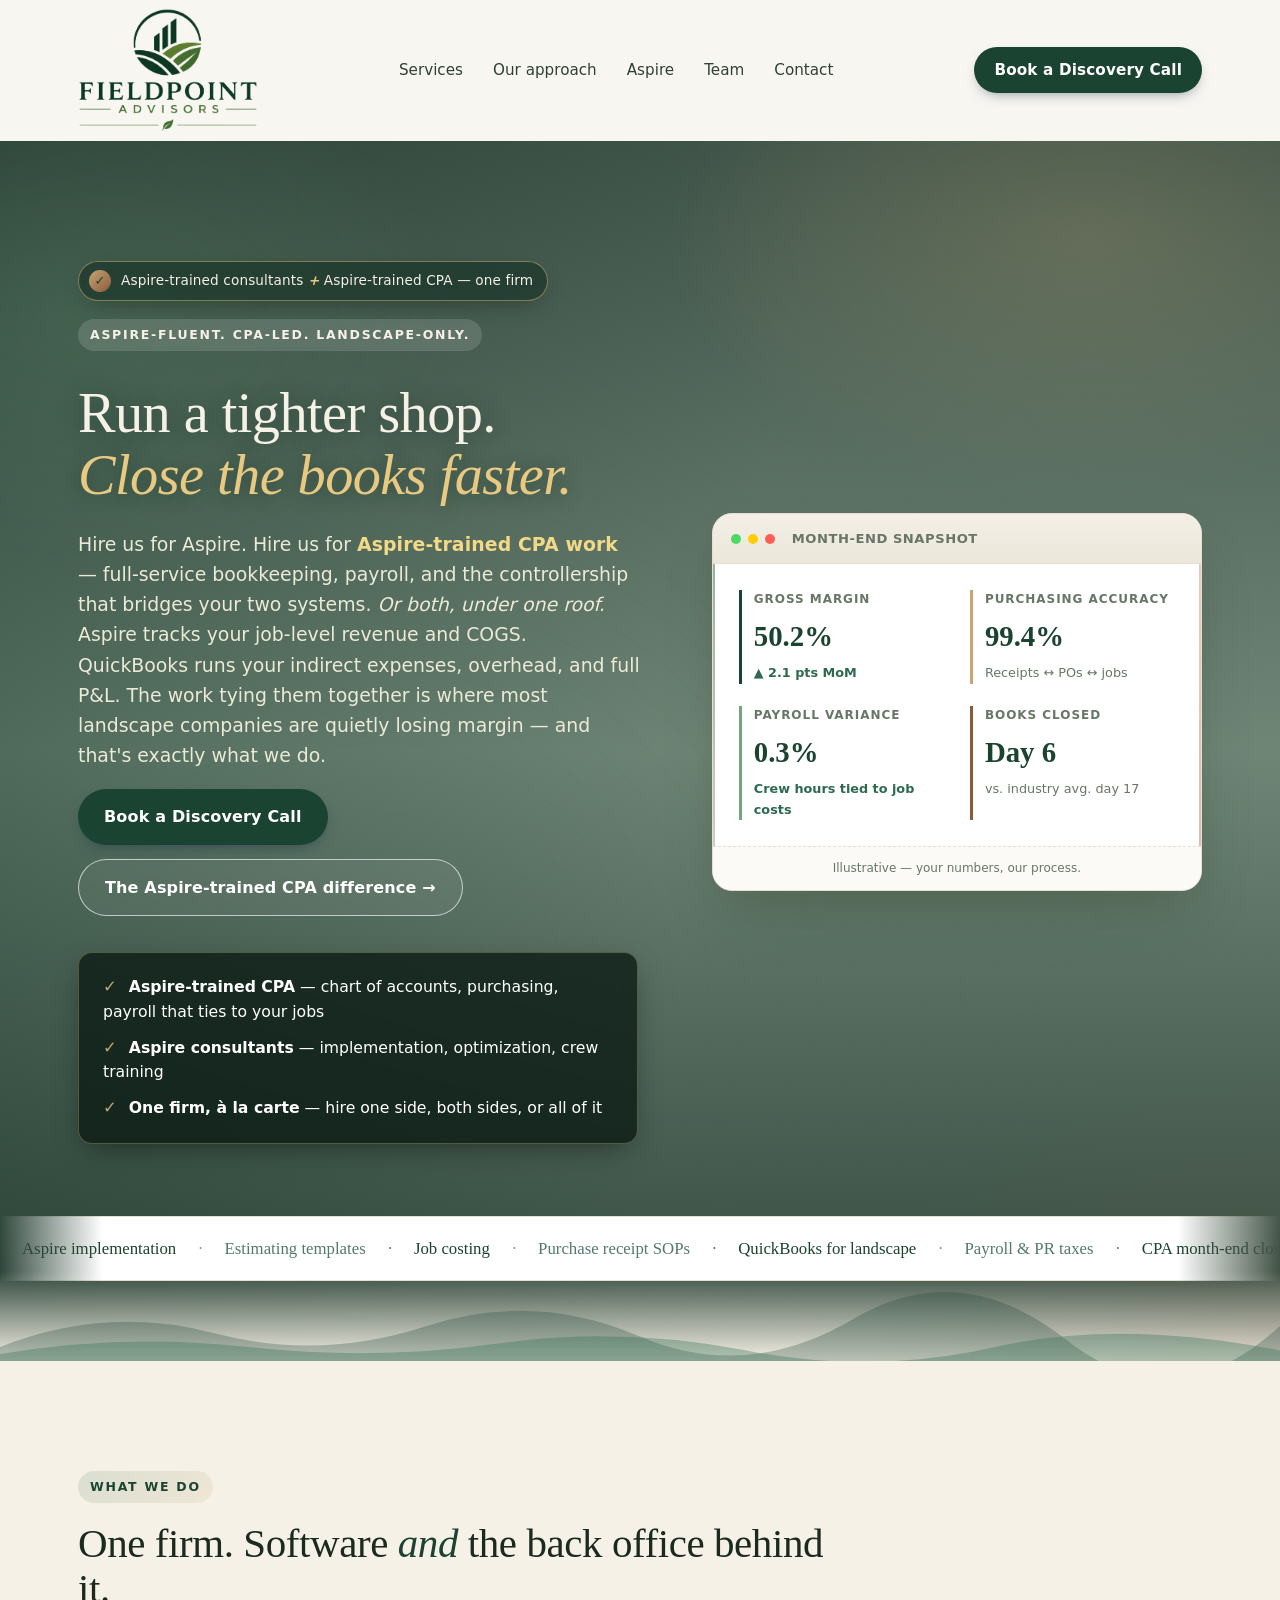
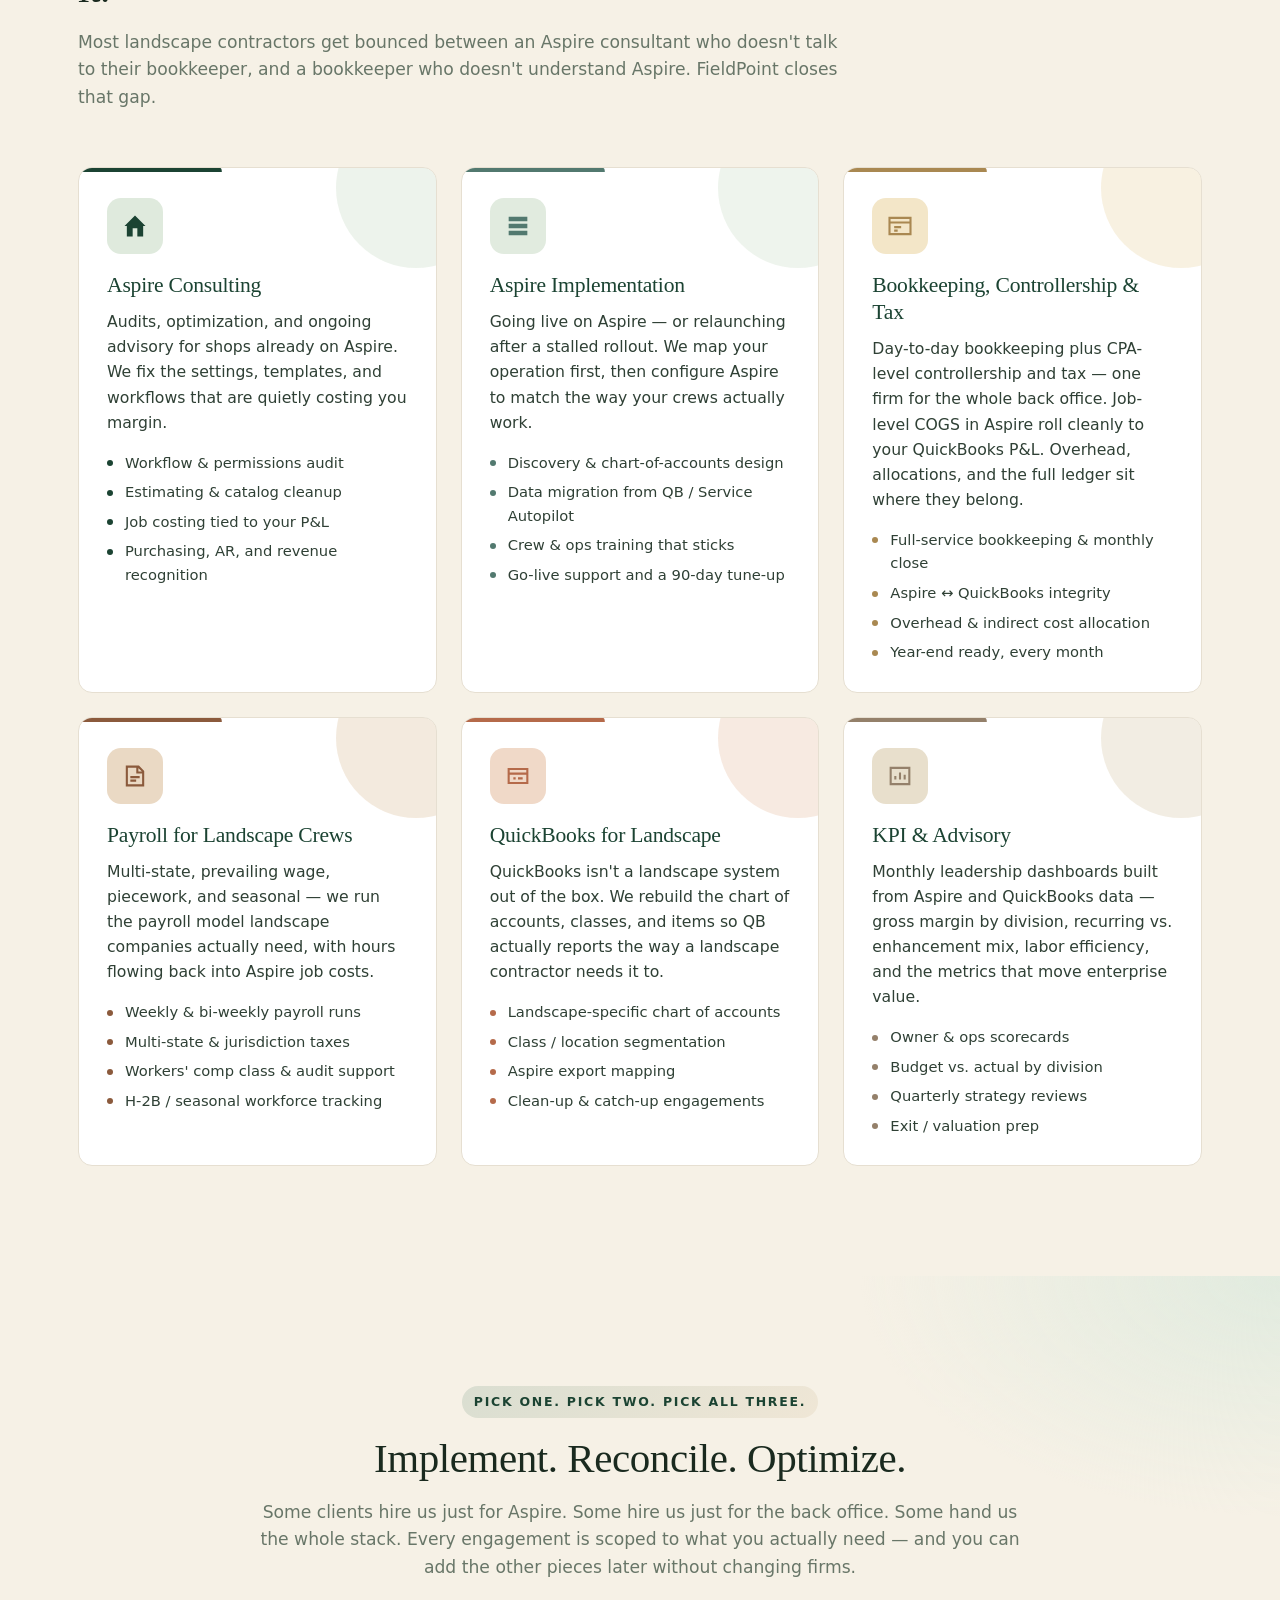
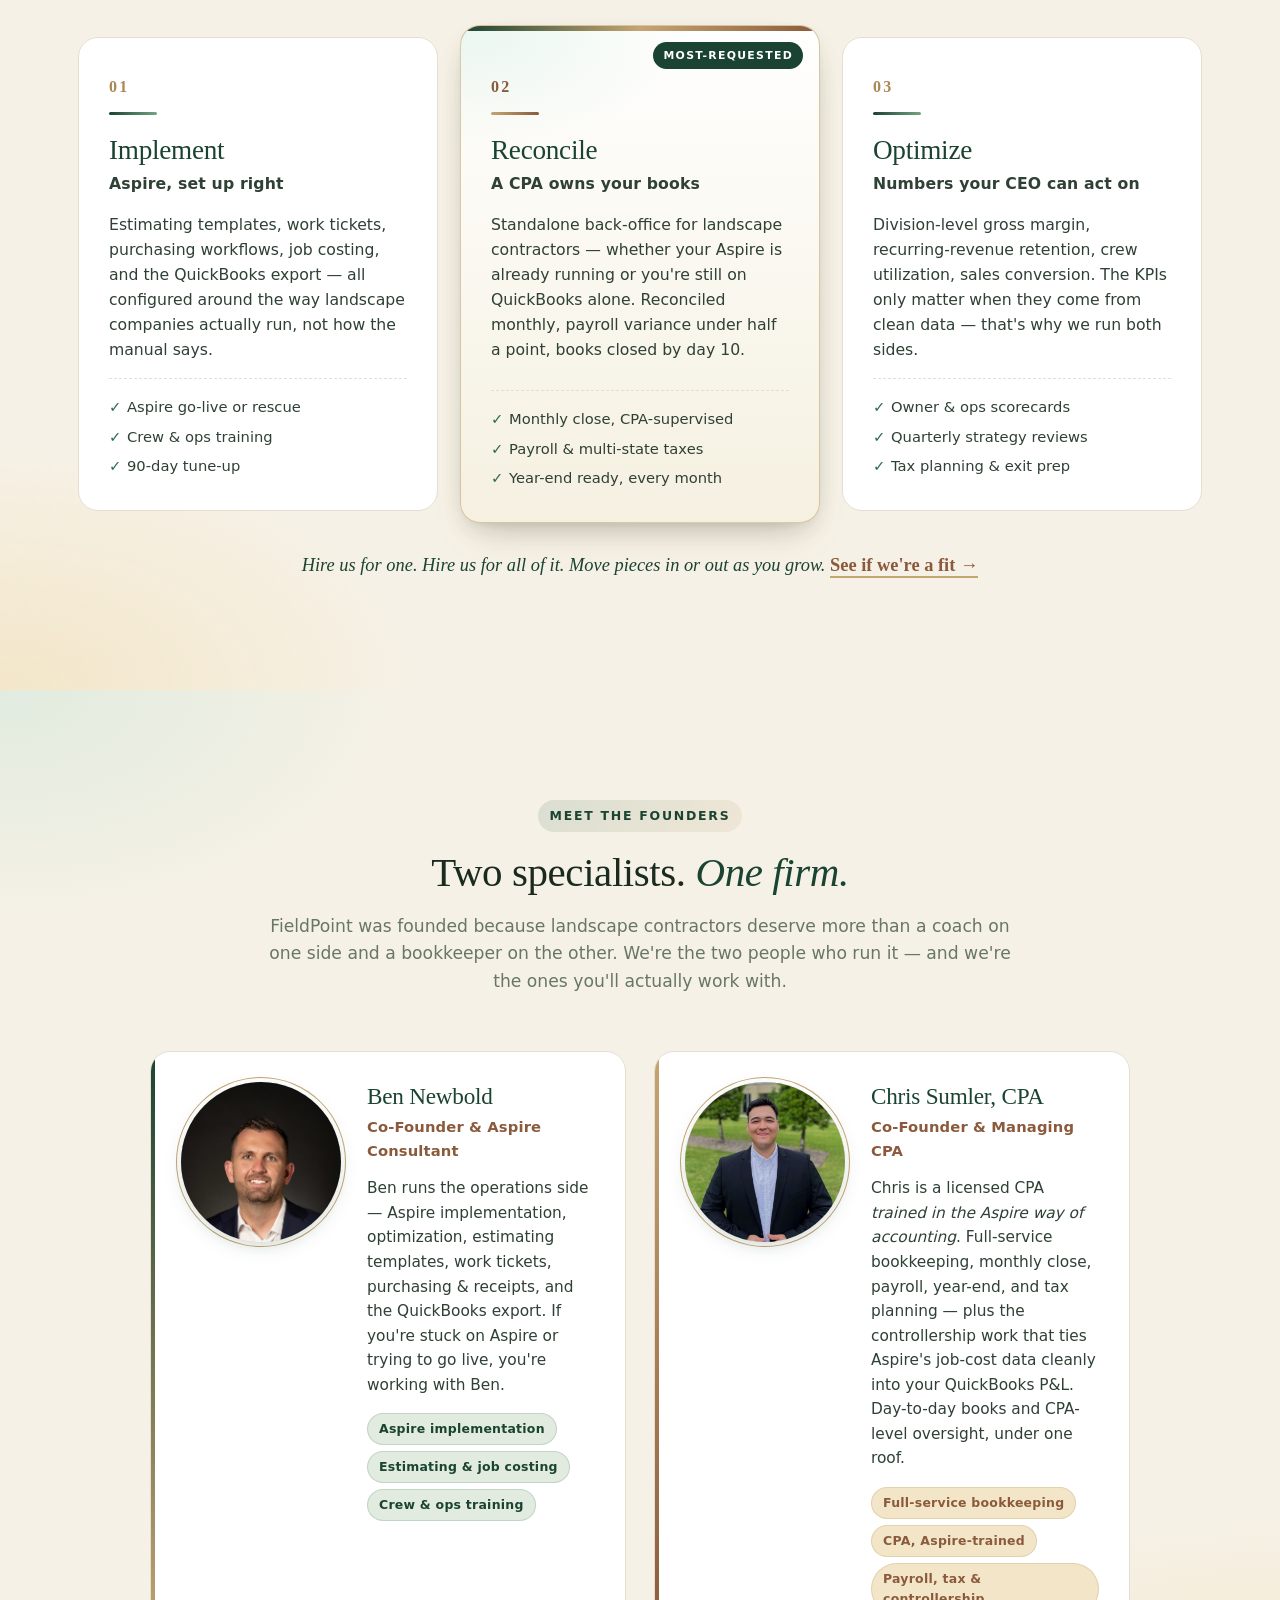
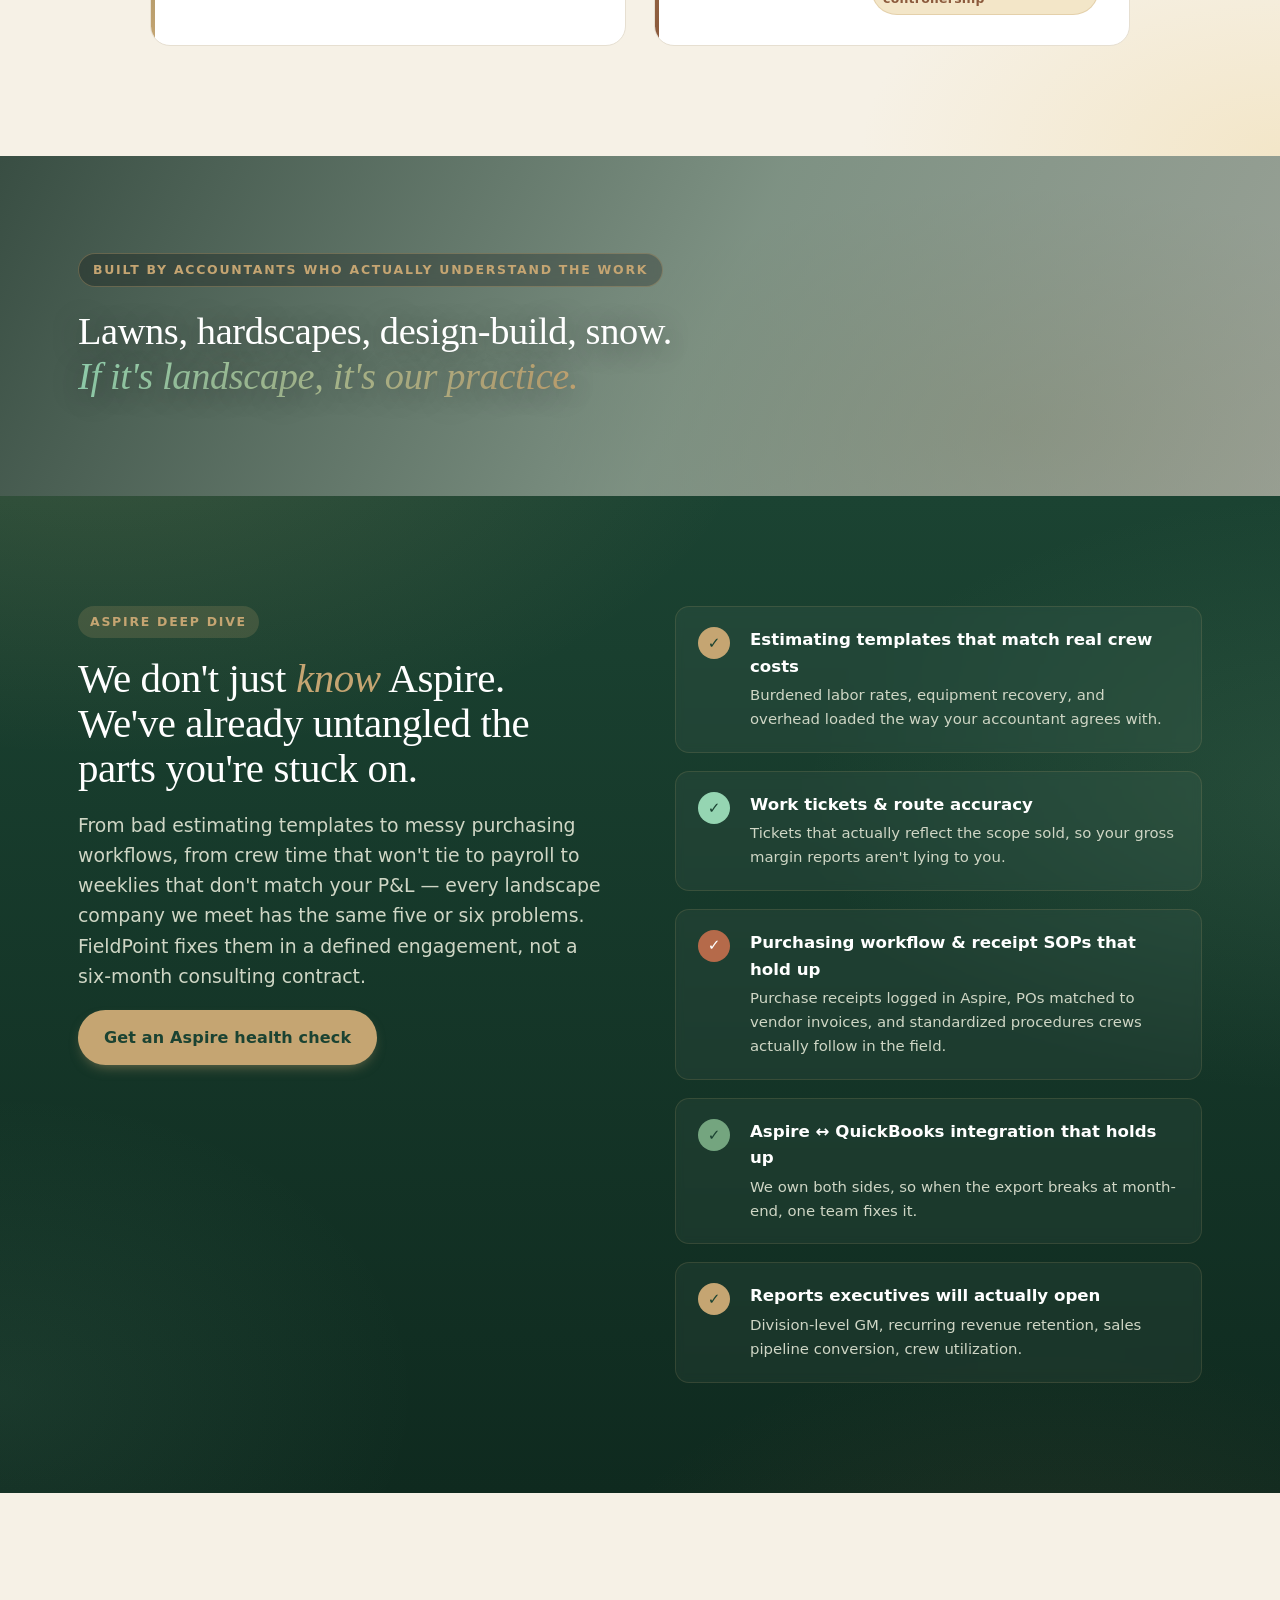
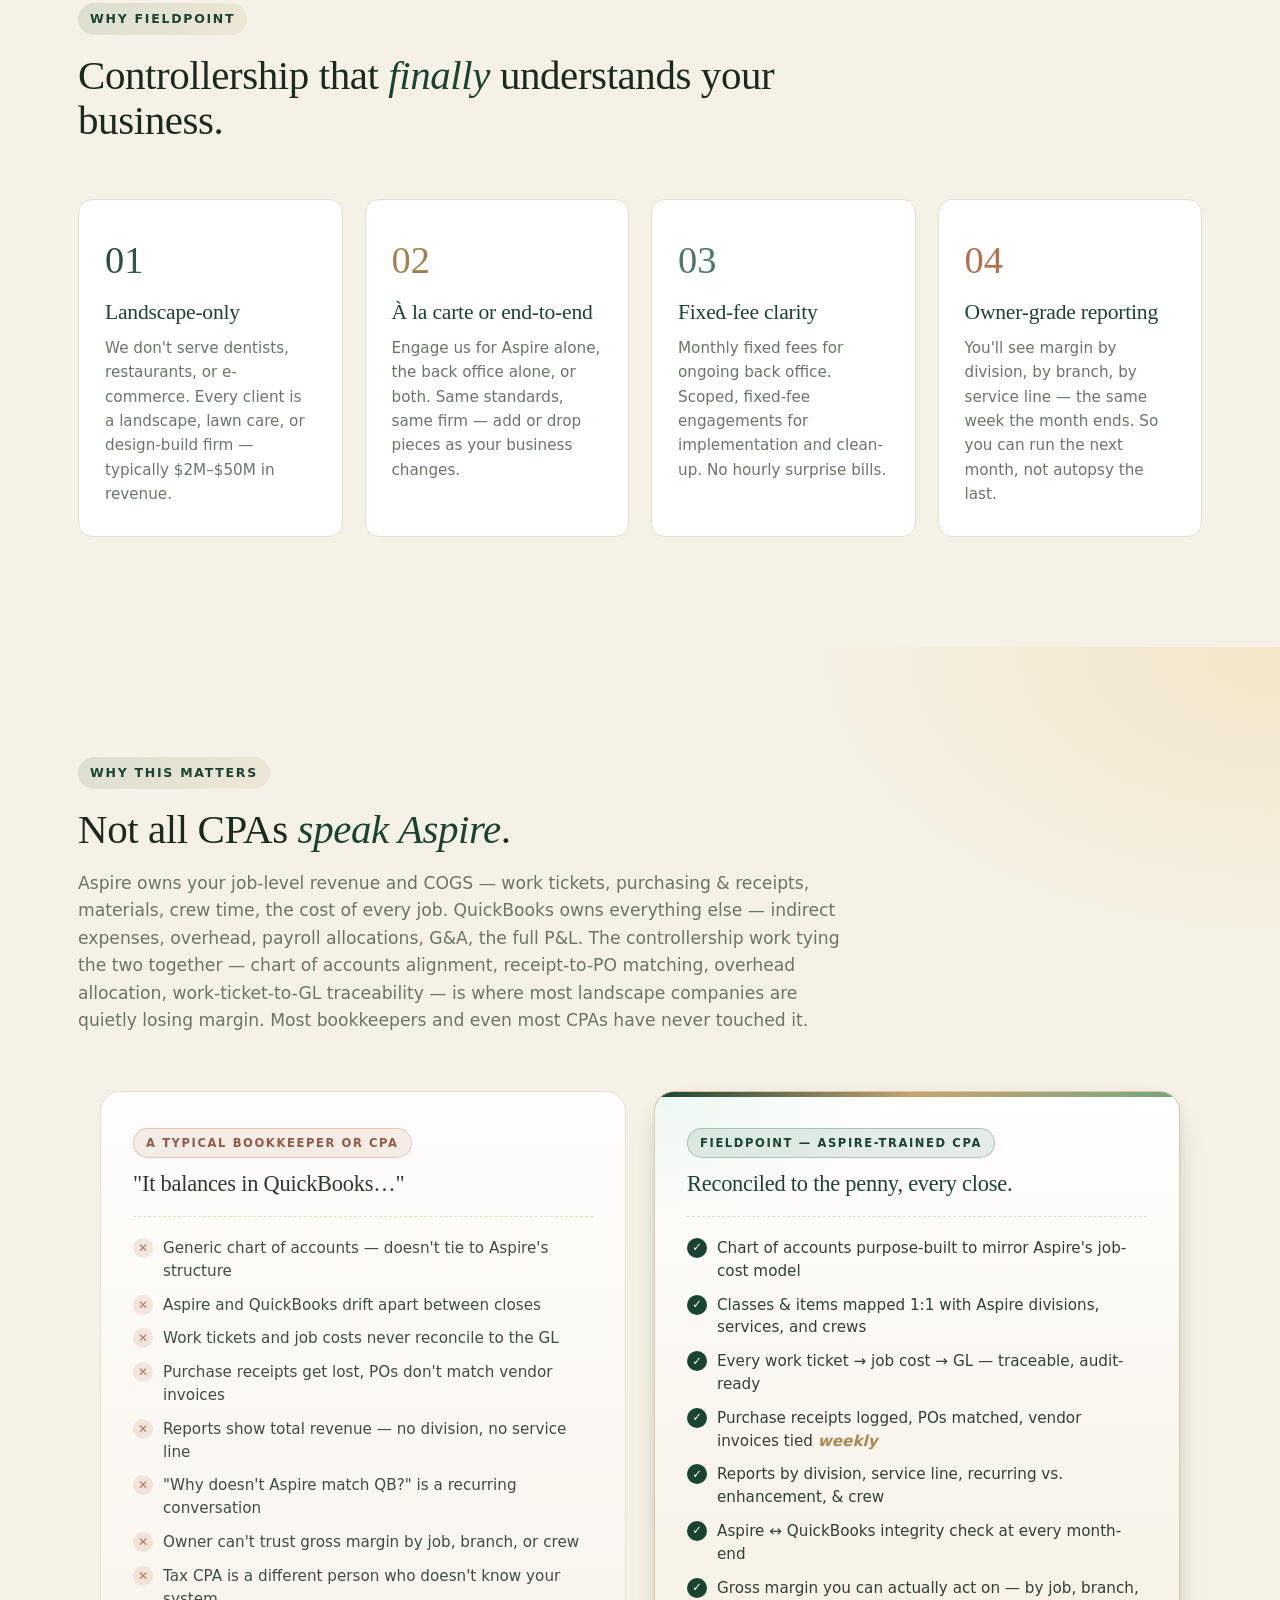
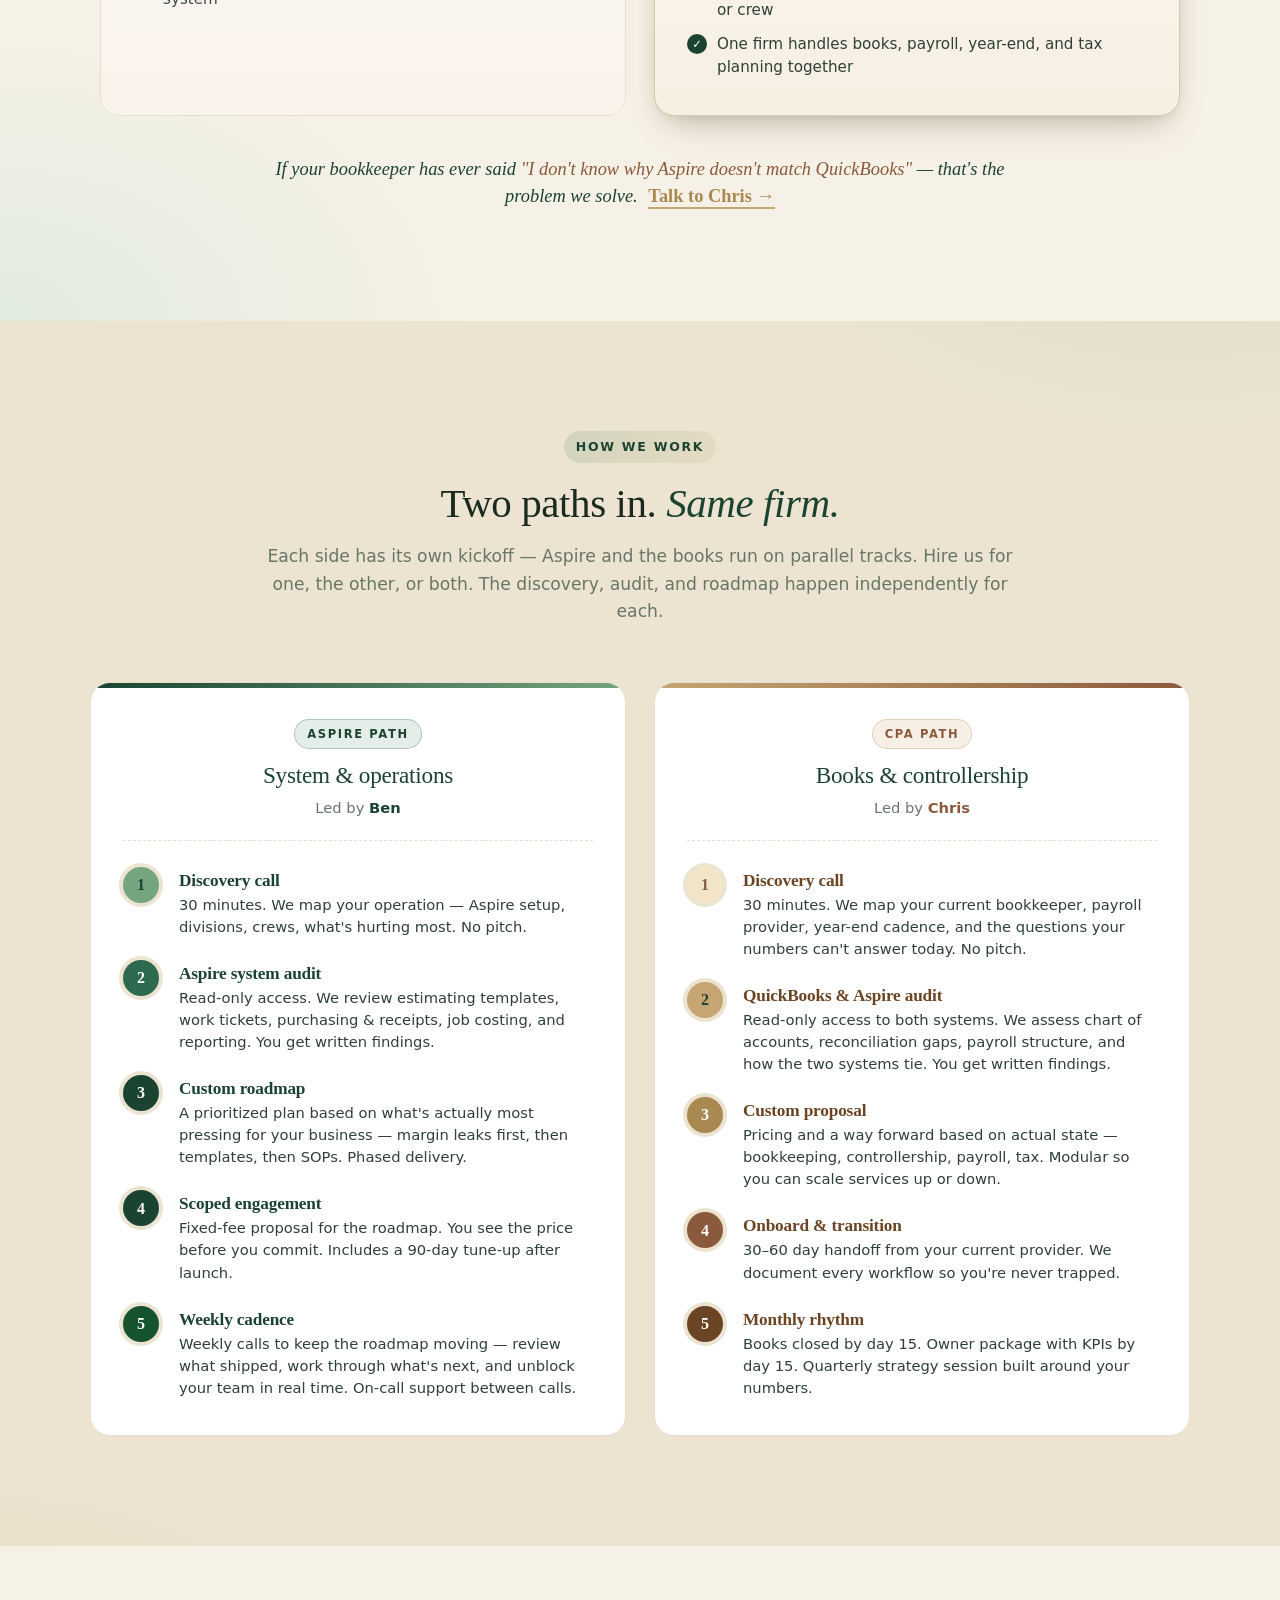
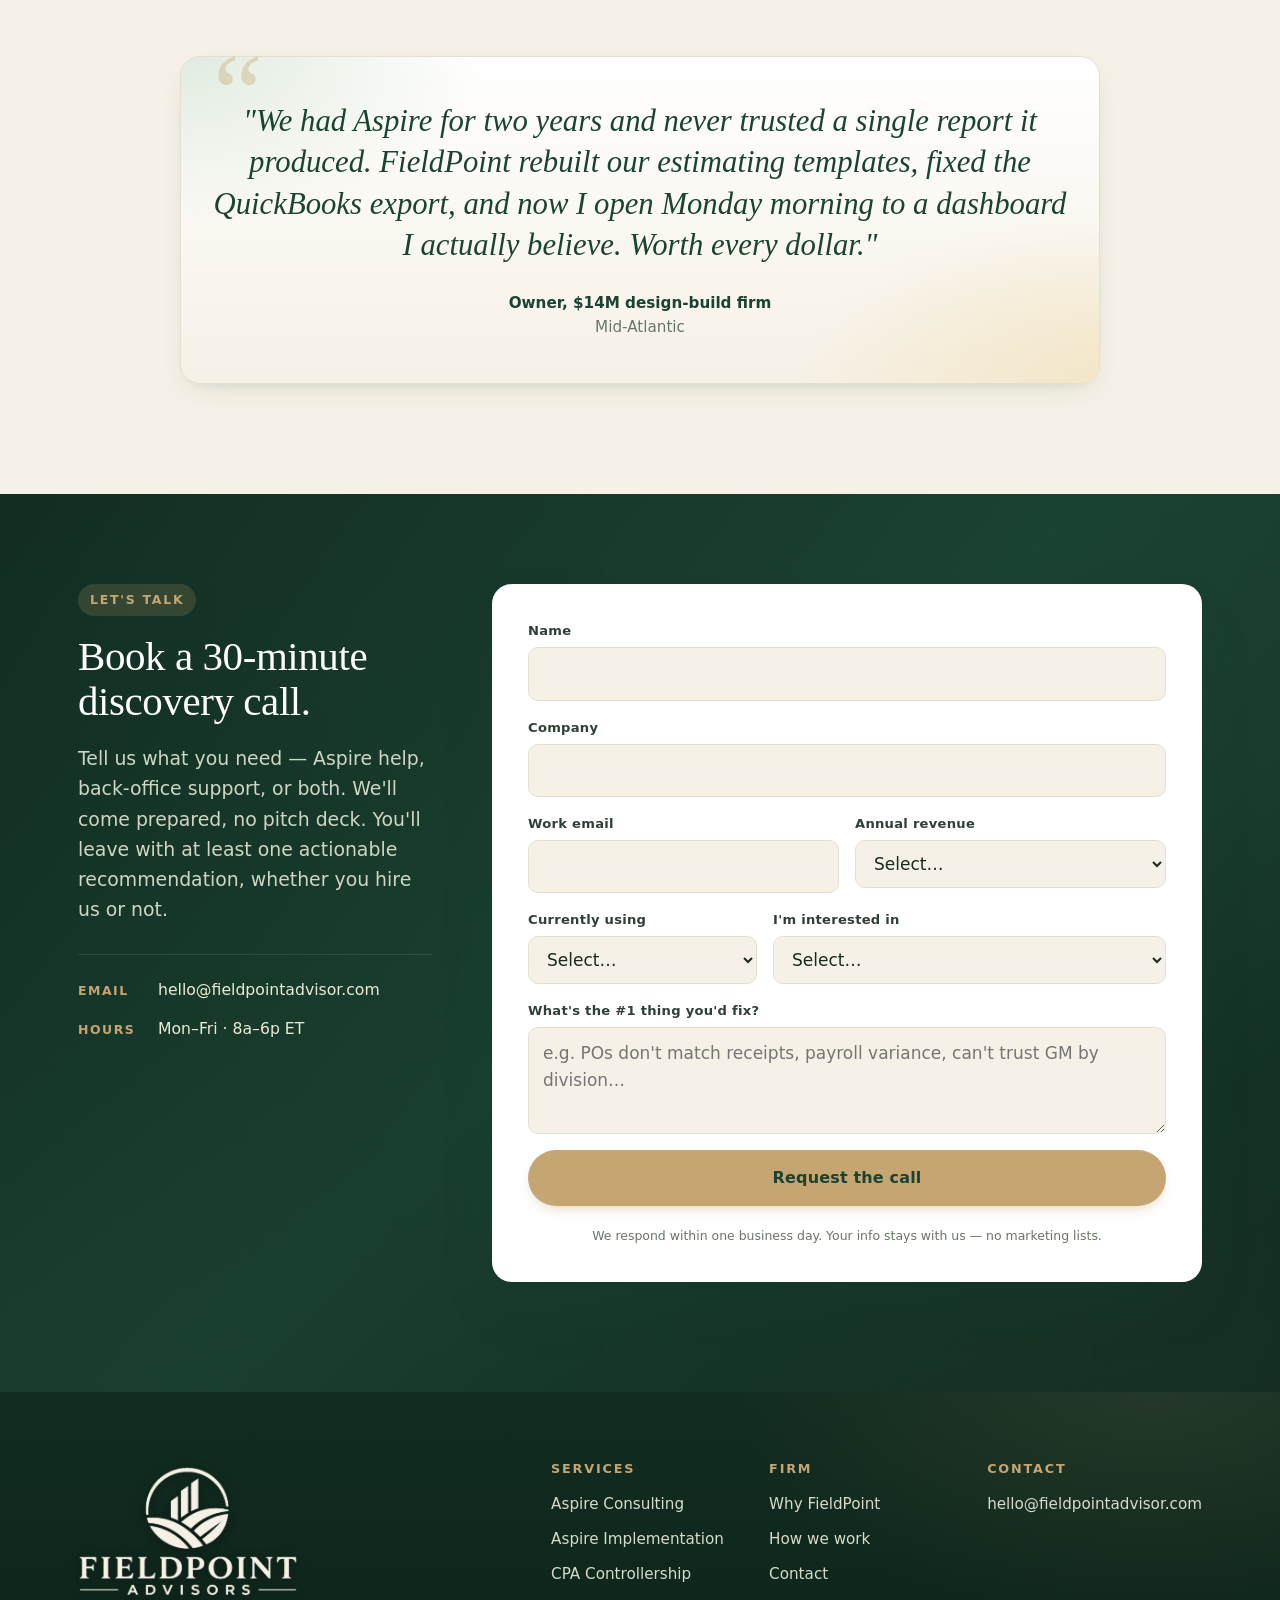
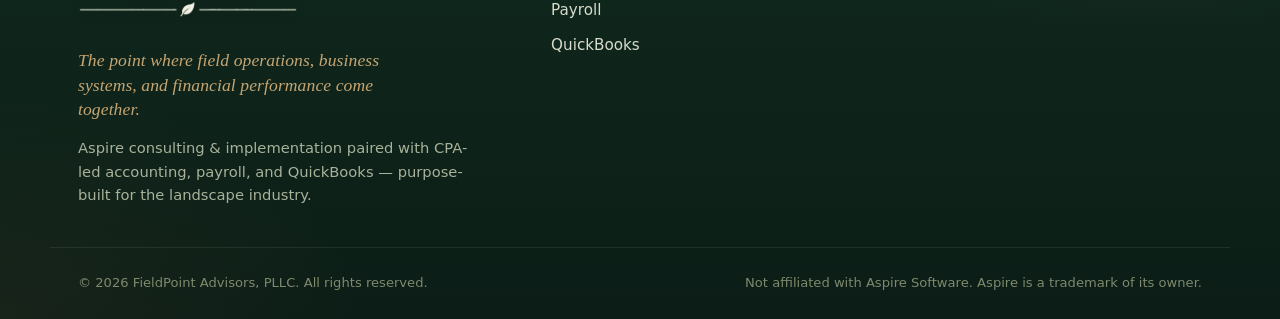
==== commit 7a32917c: "Monthly rhythm: books closed and KPIs both by day 15 Reflects actual CPA-side cadence (was day 10 cl" ====
--- a/index.html
+++ b/index.html
@@ -689,7 +689,7 @@
                 <span class="step-num">5</span>
                 <div>
                   <h4>Monthly rhythm</h4>
-                  <p>Books closed by day 10. Owner package with KPIs by day 12. Quarterly strategy session built around your numbers.</p>
+                  <p>Books closed by day 15. Owner package with KPIs by day 15. Quarterly strategy session built around your numbers.</p>
                 </div>
               </li>
             </ol>
